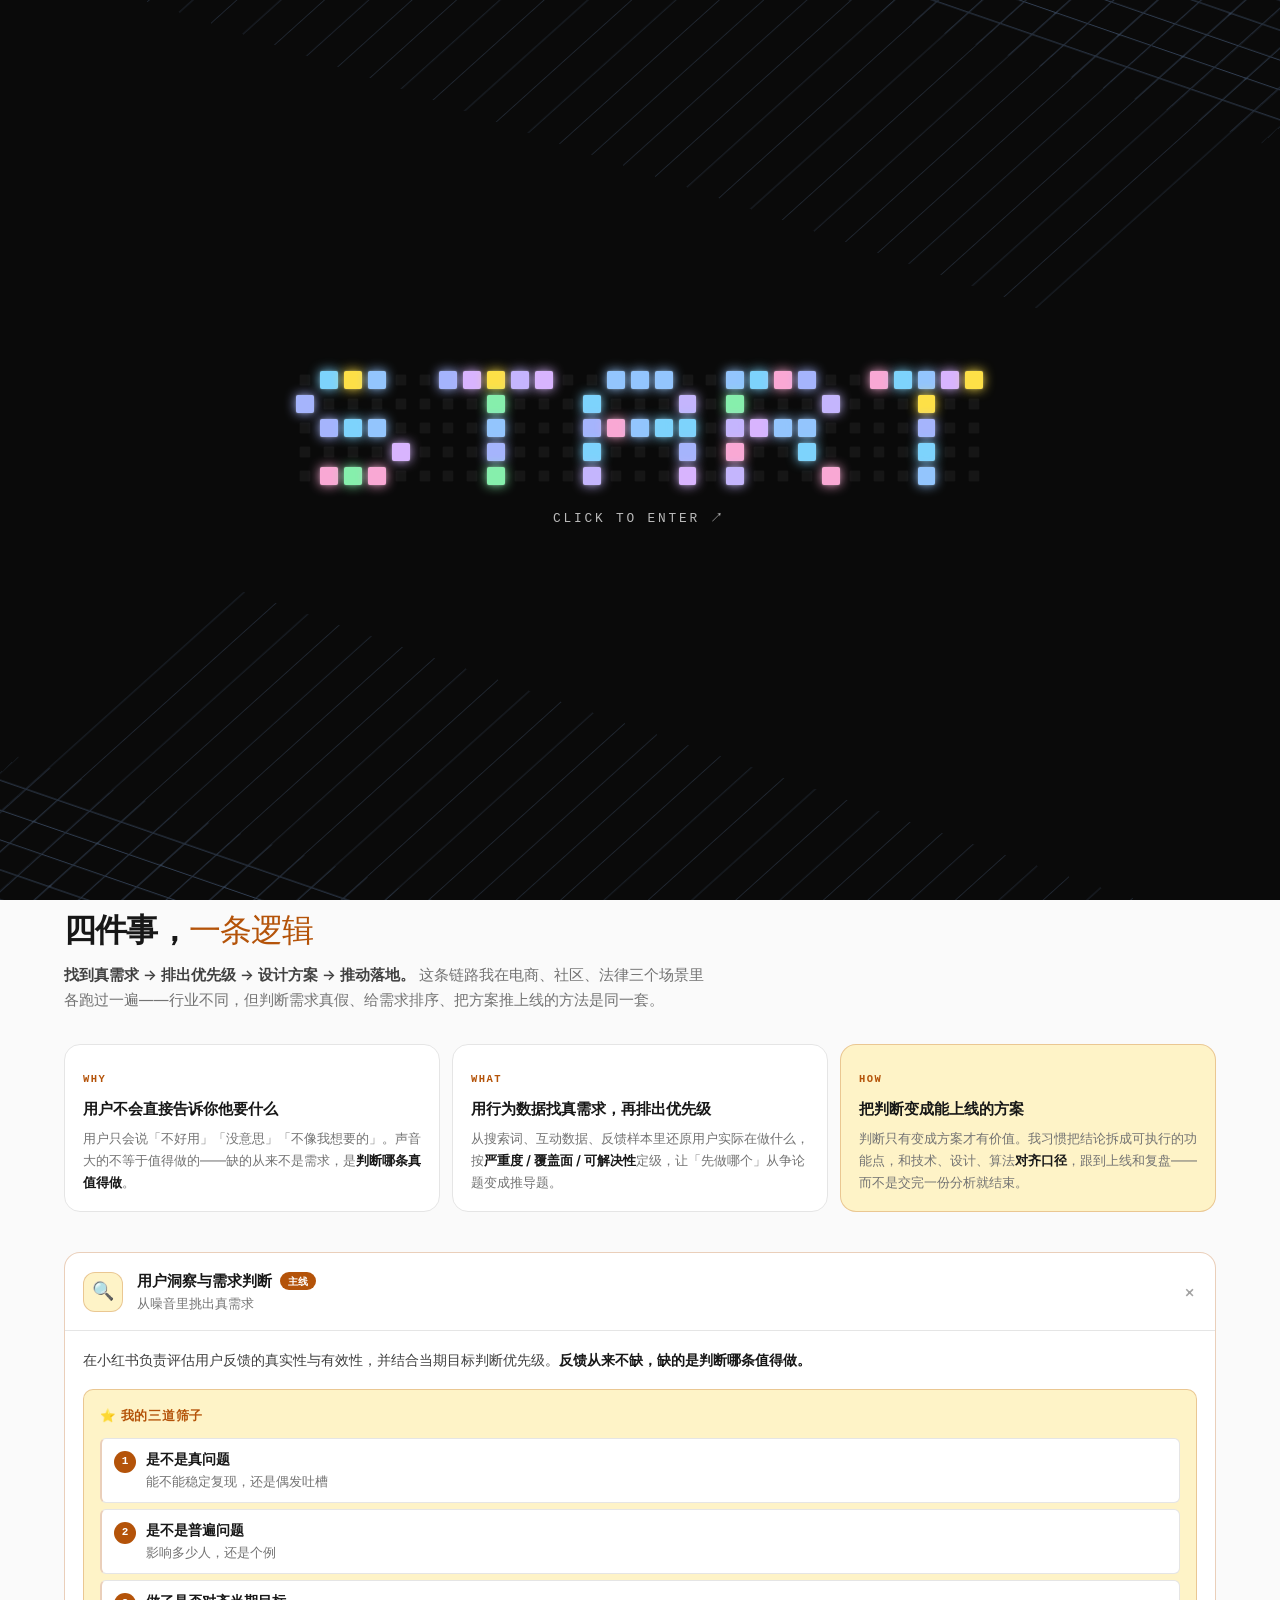
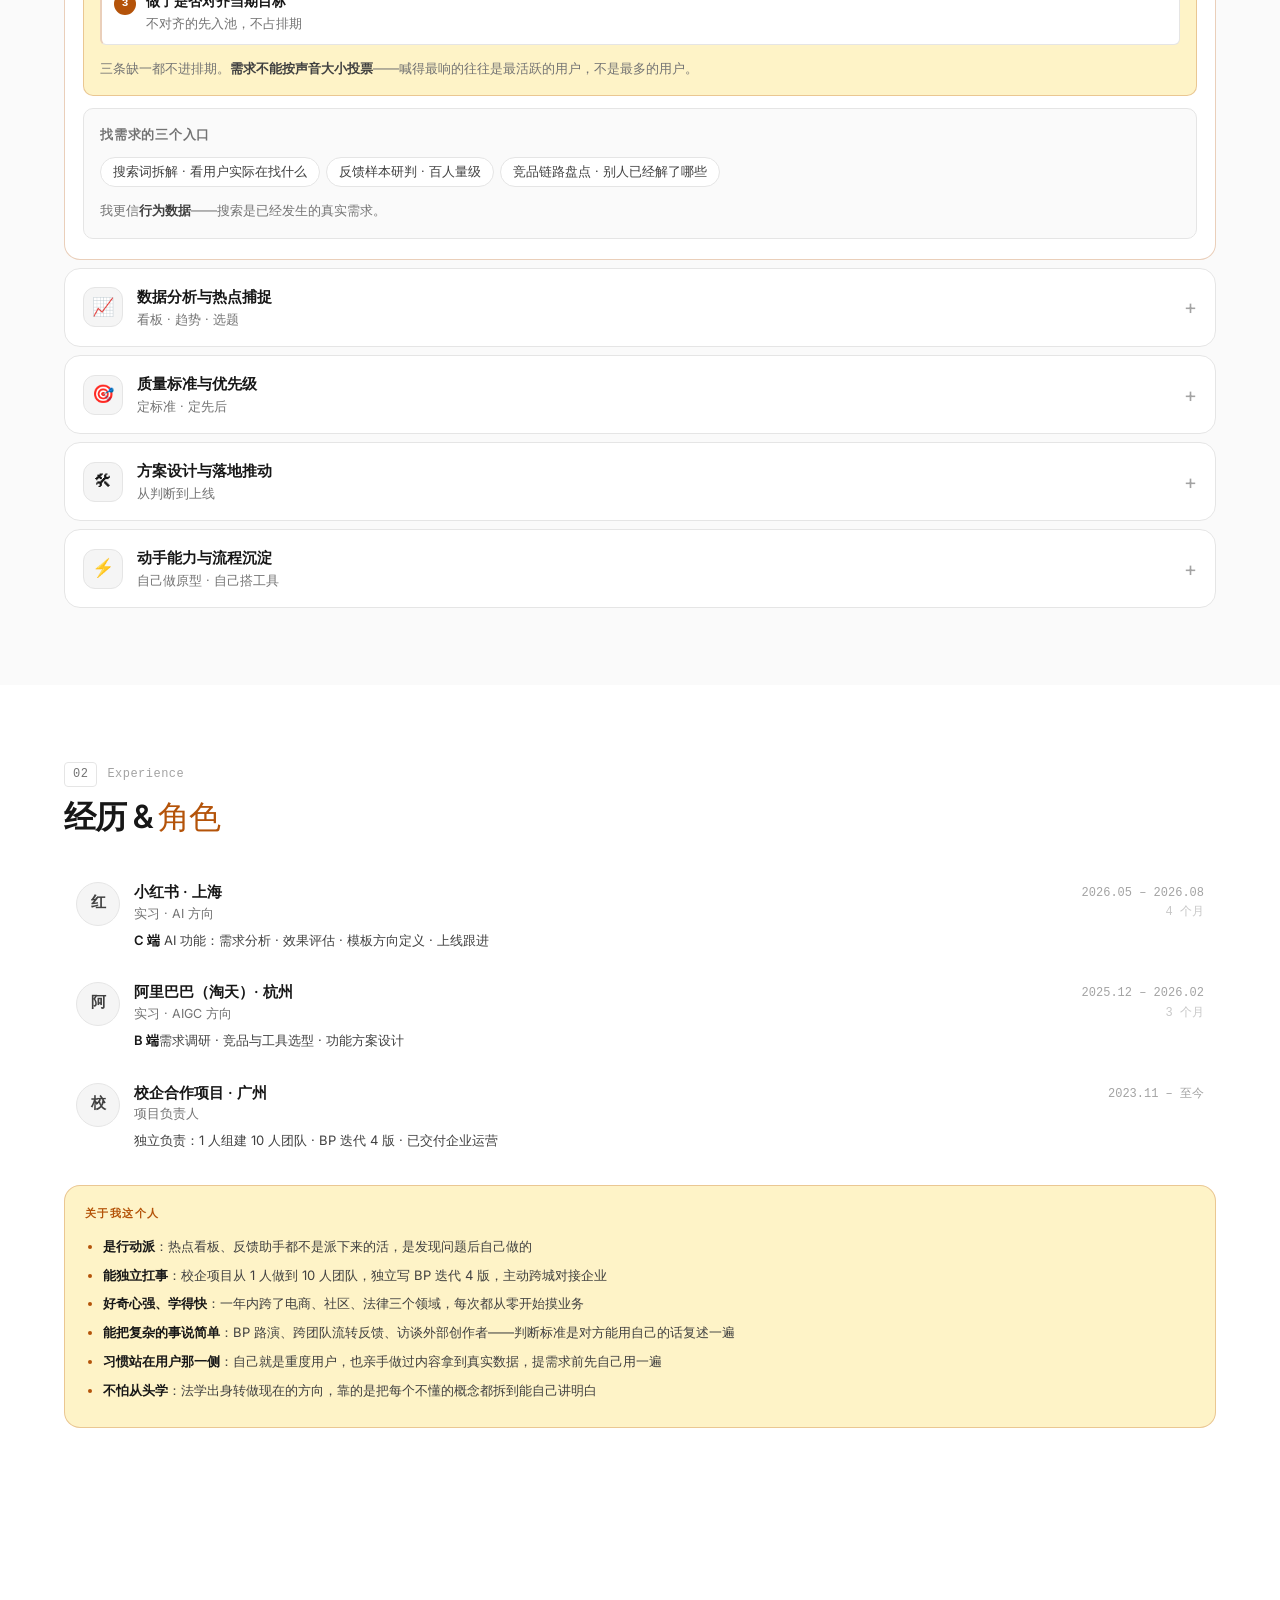
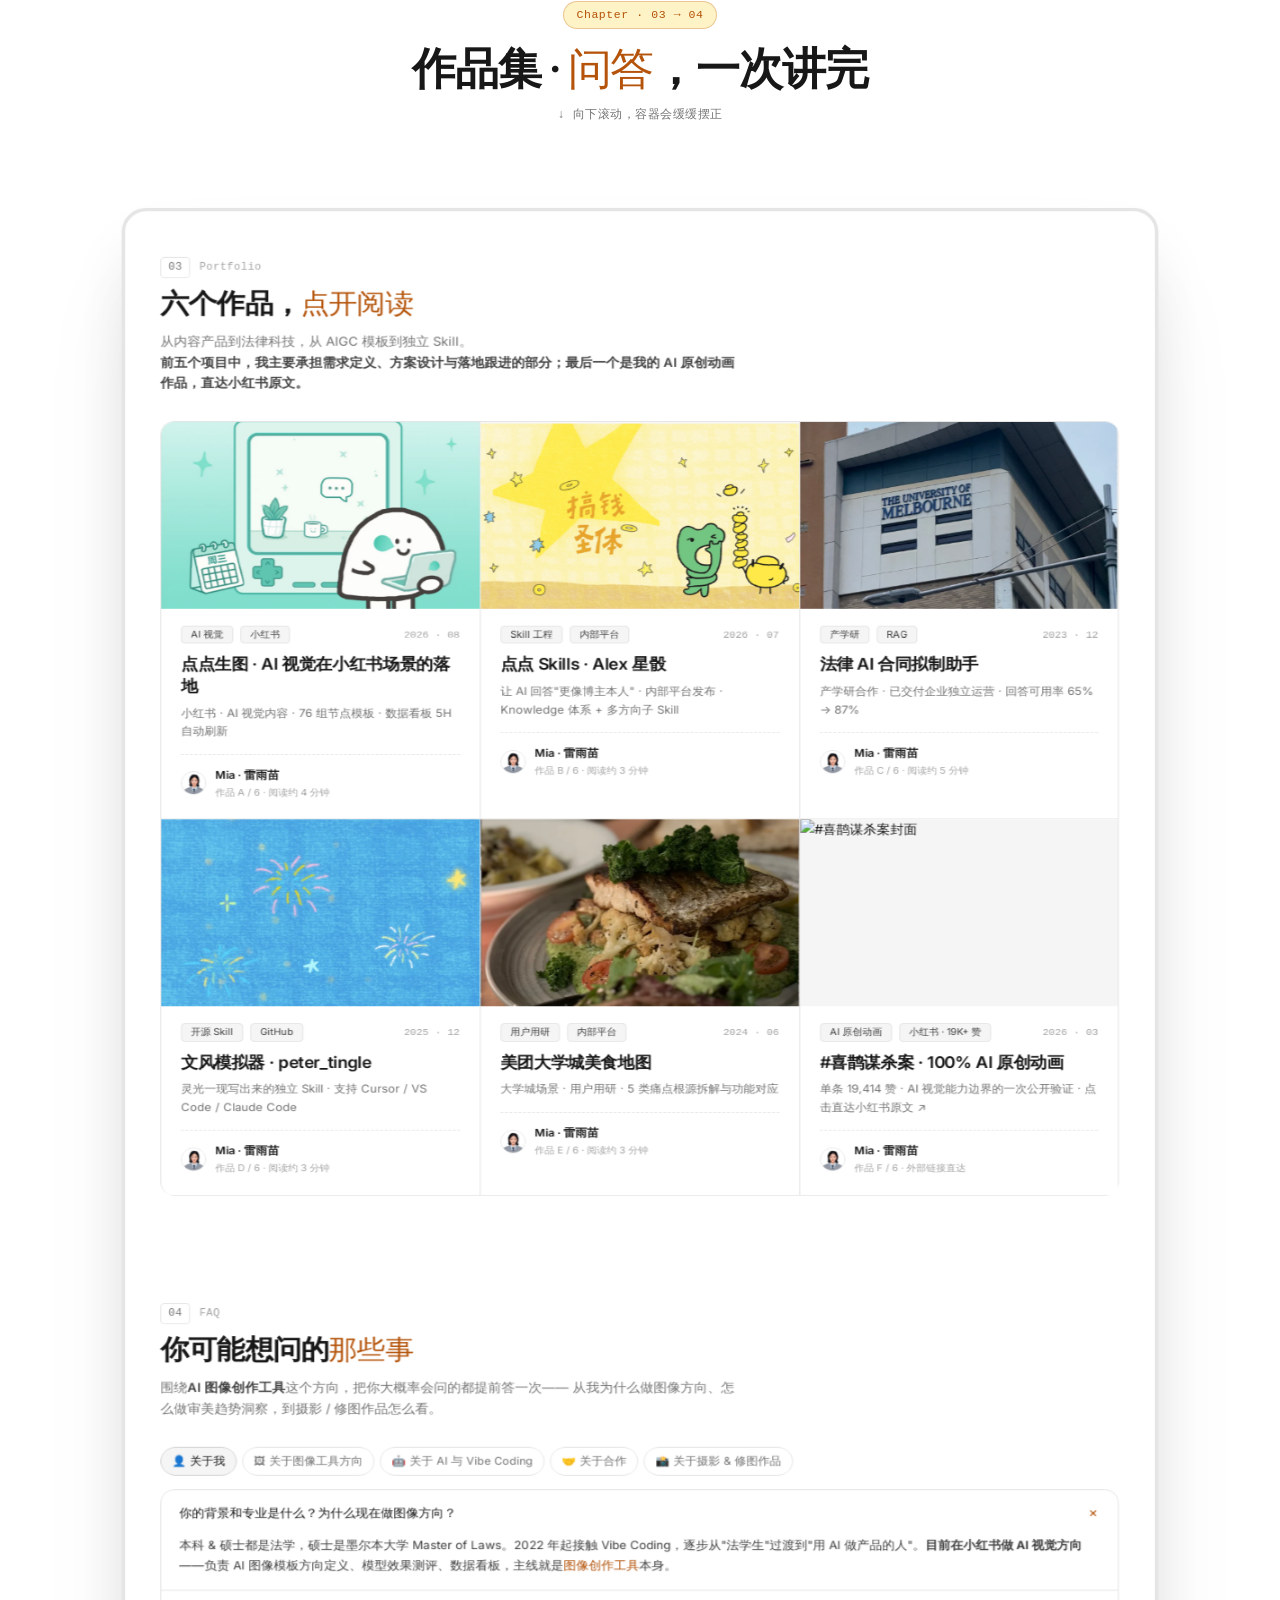
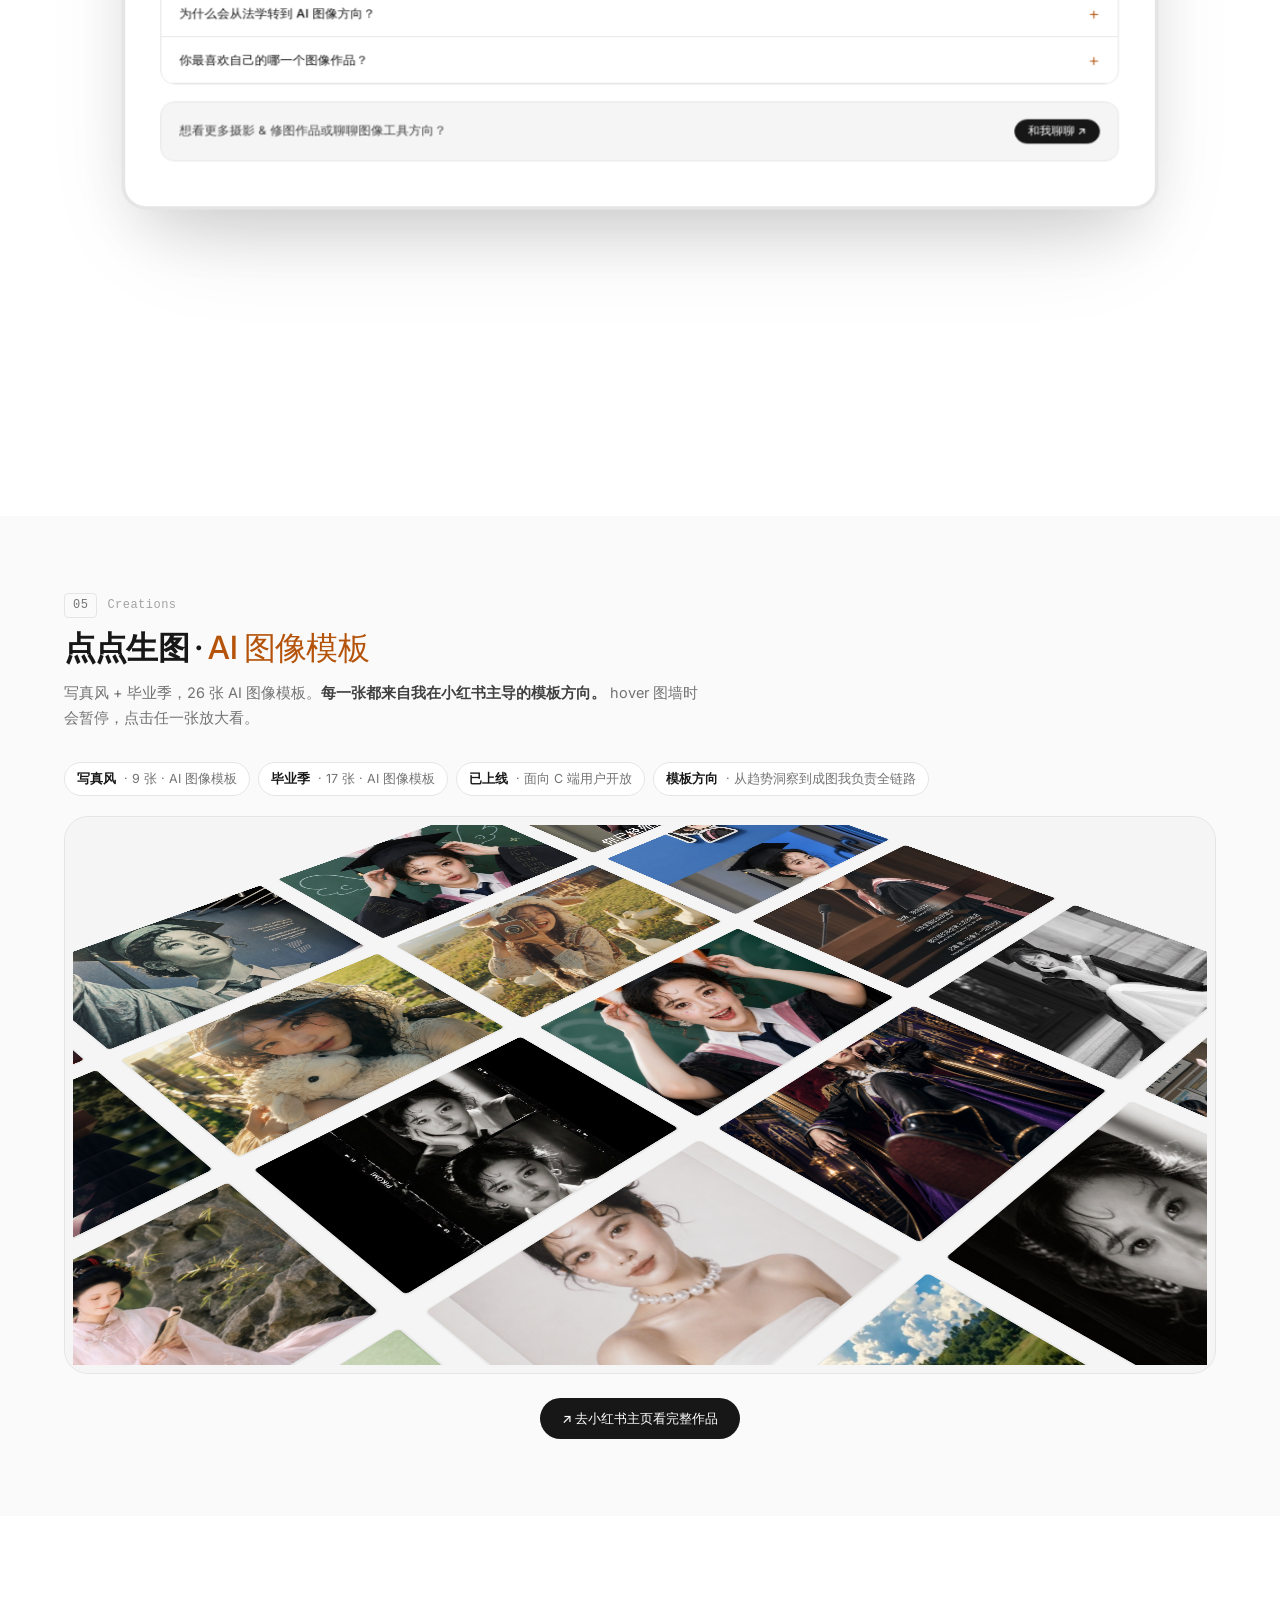
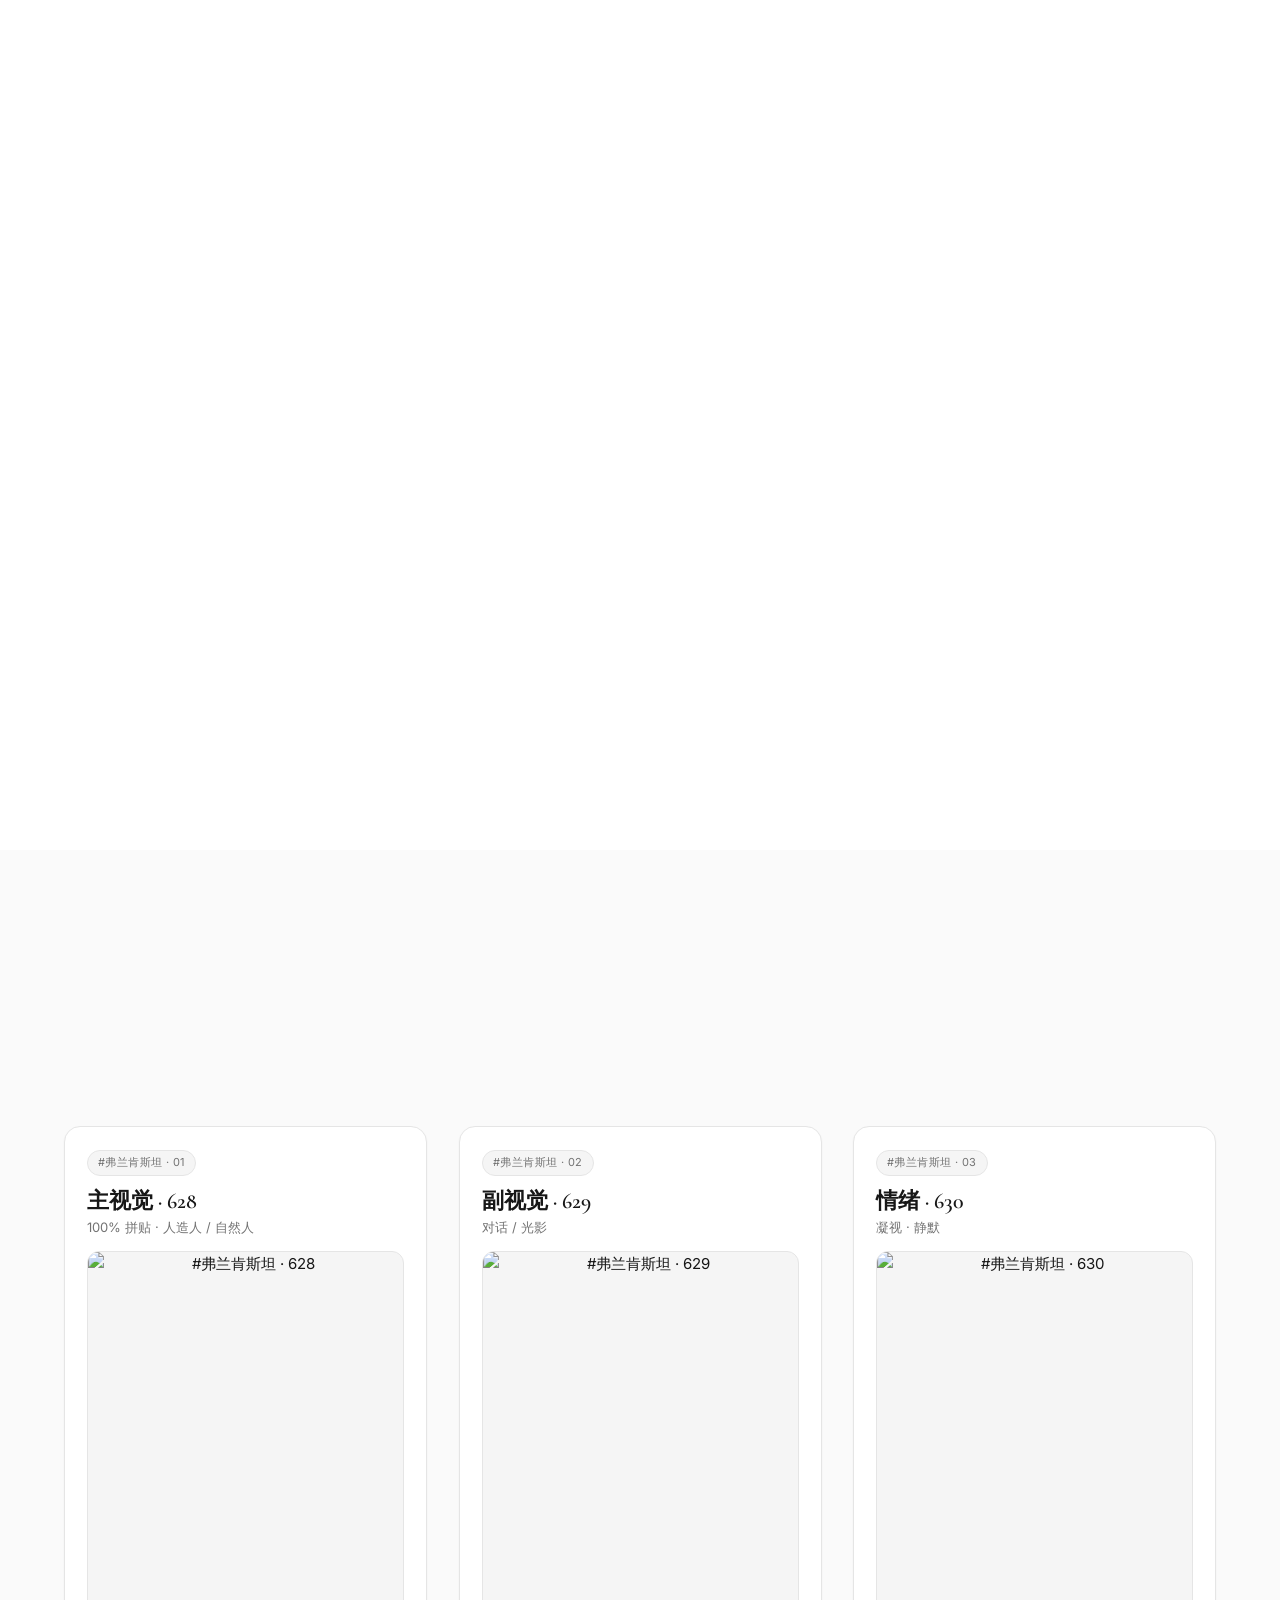
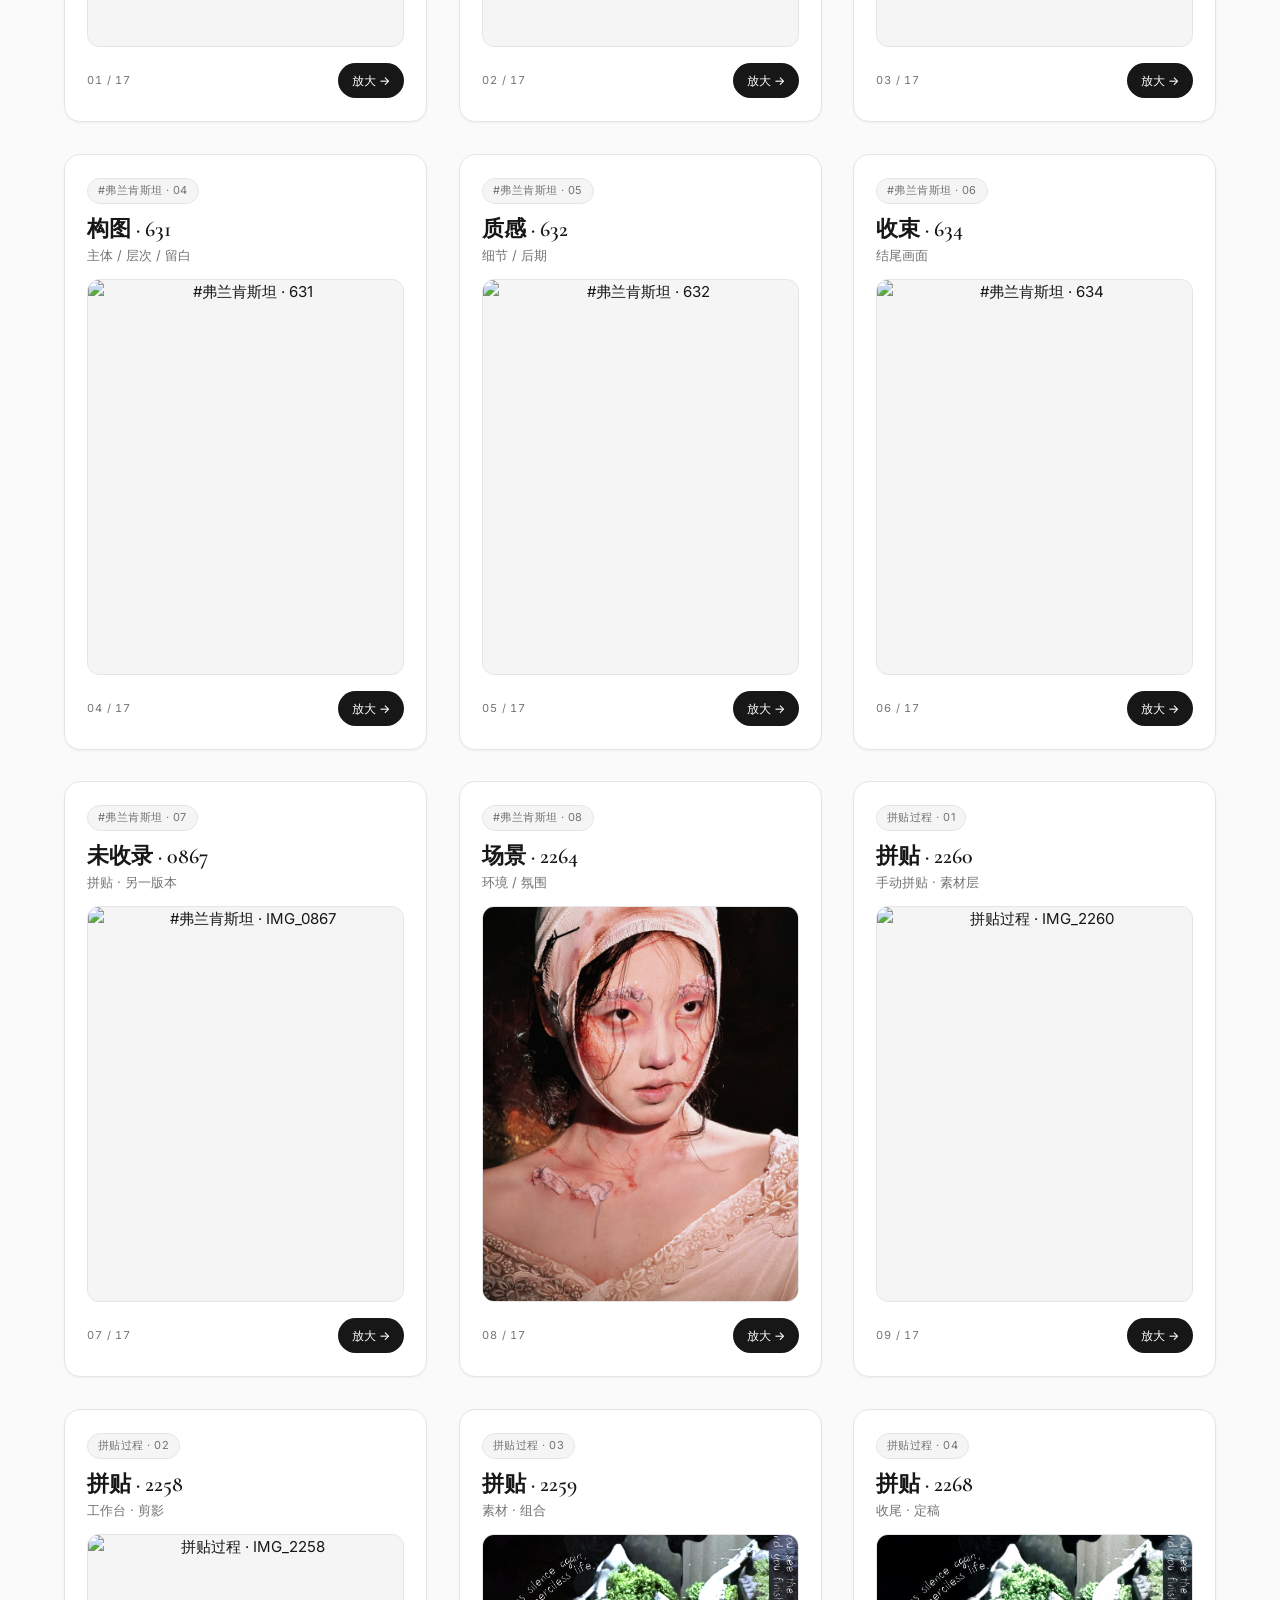
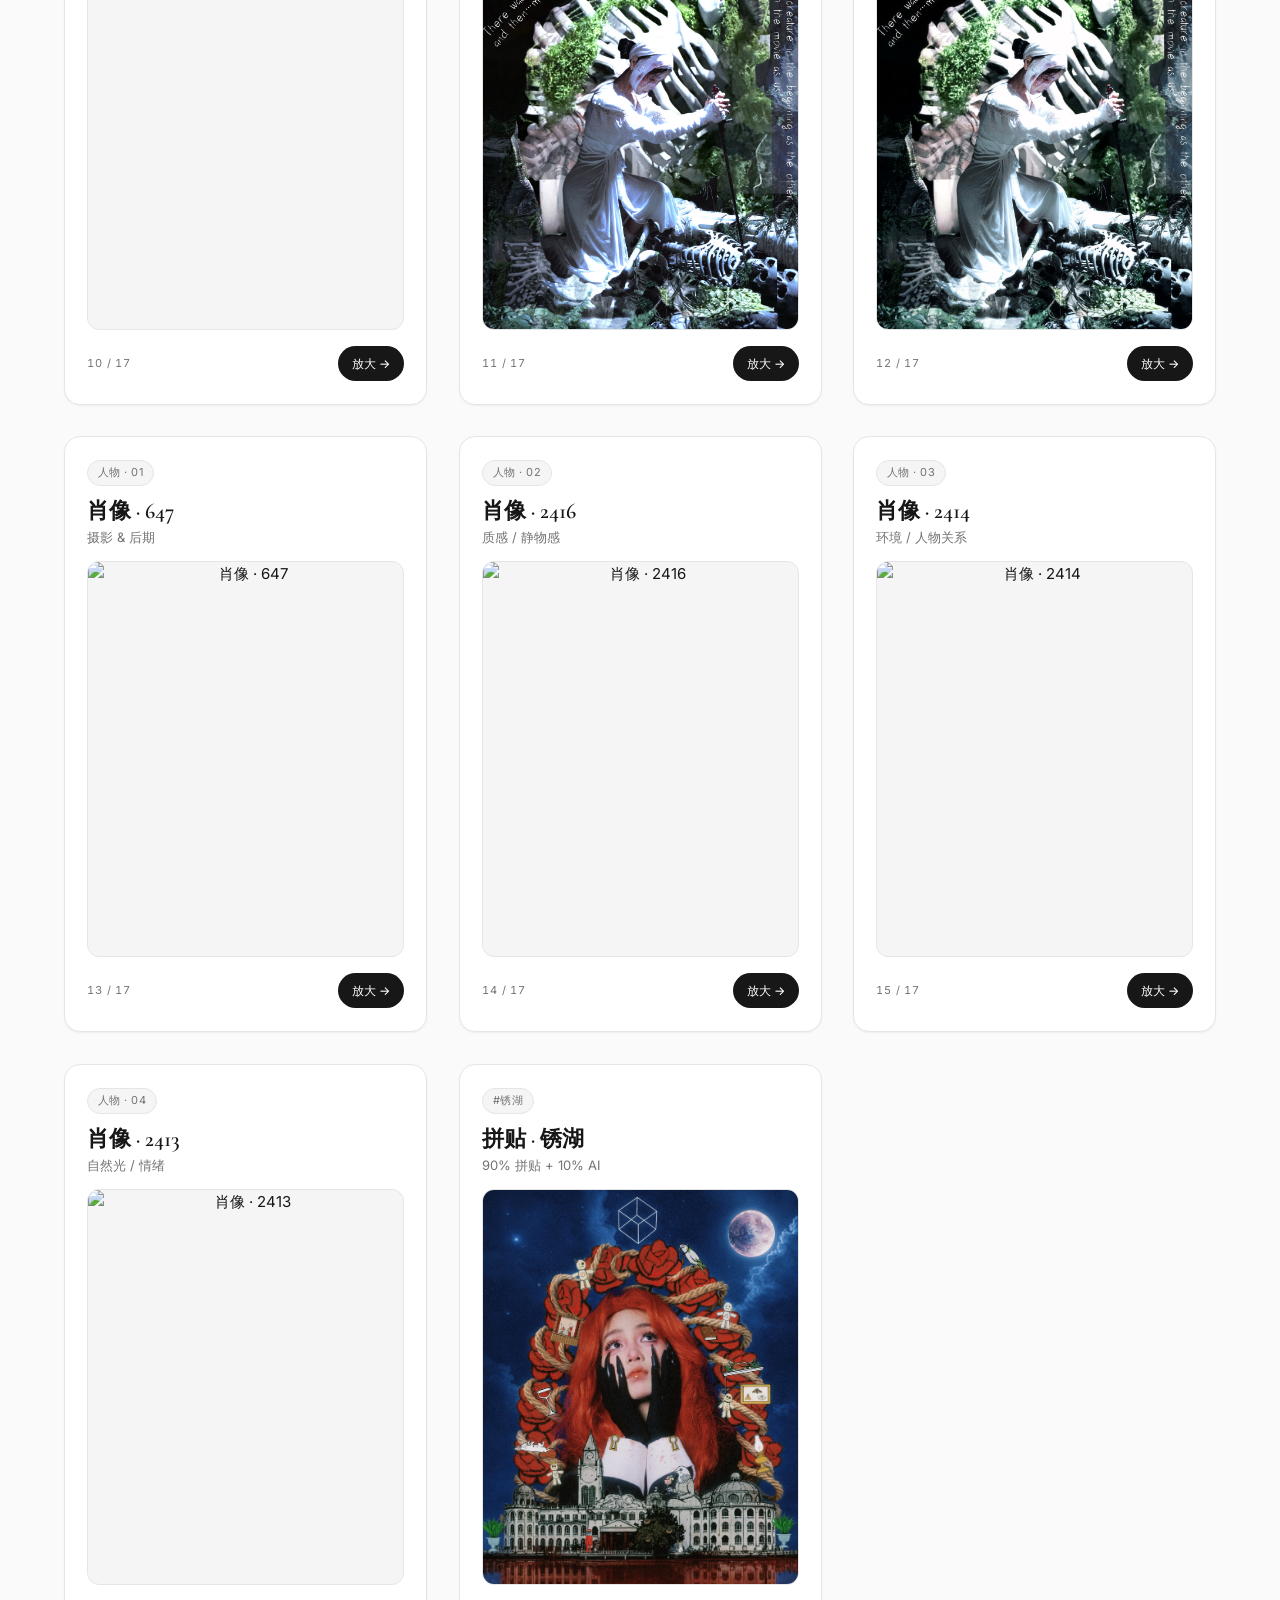
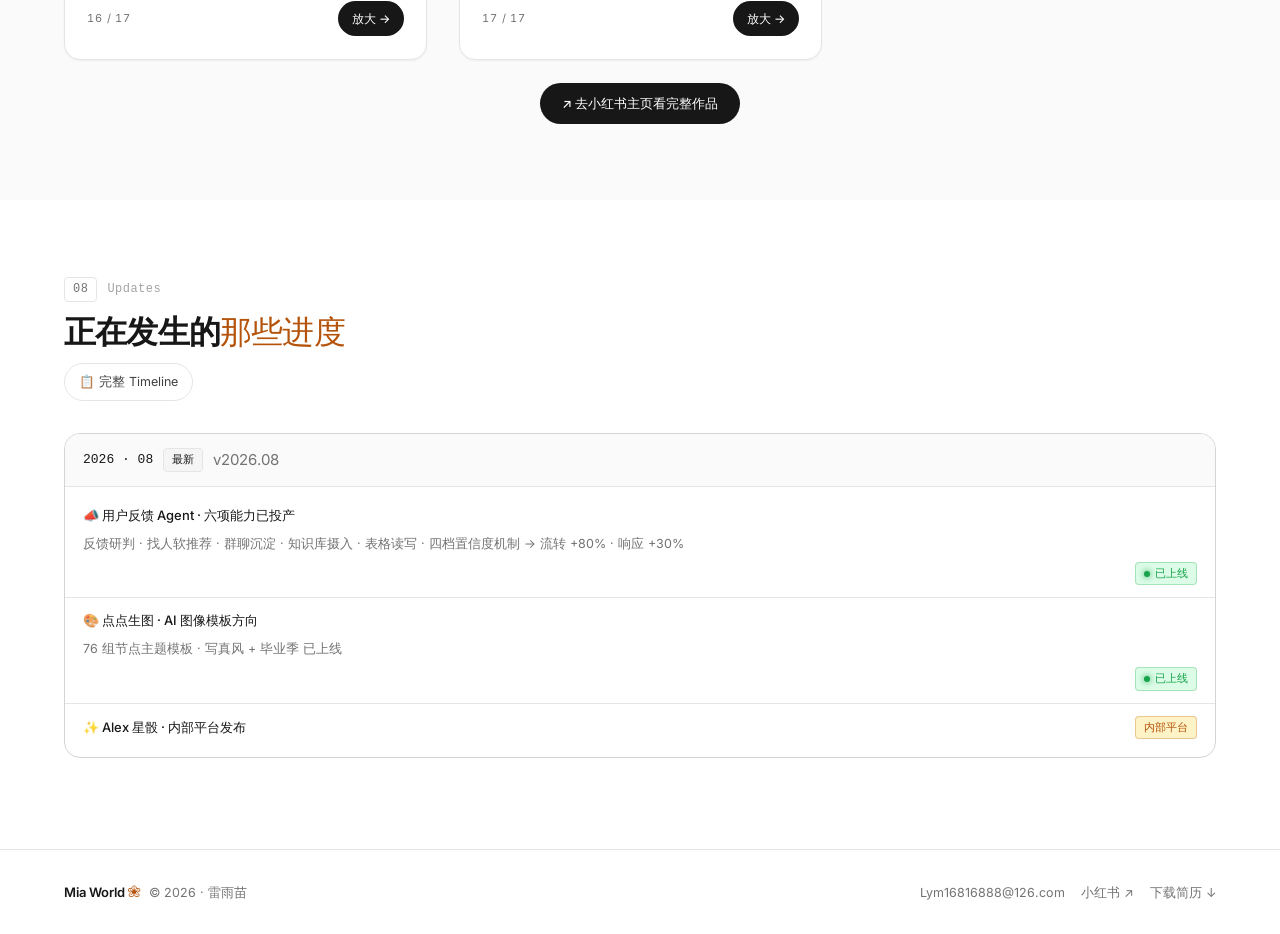
==== index.html @ 5a8dd278 "feat: 点点生图接入 7 张新 png 模板 · 21 → 26 张 - 7 张 png 从 '下载 (N).png' 类中文名重命名为英文（g-01/02 · p-01~05.png），避免部署" ====
<!DOCTYPE html>
<html lang="zh-CN">
<head>
  <meta charset="UTF-8" />
  <meta name="viewport" content="width=device-width, initial-scale=1.0" />

  <title>雷雨苗 Mia｜AI 图像创作工具产品 · 审美洞察 · 全球化体验</title>
  <meta name="description" content="2027 届。AI 图像创作工具产品方向：审美趋势洞察、图像创作流程设计、用户体验与留存、跨部门推动上线。小红书 AI 视觉（点点生图 · 76 组模板）· 阿里巴巴淘天 AIGC 方向实习。墨尔本大学法学硕士，个人摄影 &amp; 修图作品可查看。" />
  <meta name="keywords" content="雷雨苗,Mia,2027届,AI产品经理,图像工具,图片创作,AI视觉,AIGC,修图,摄影,审美洞察,用户体验,留存,全球化,剪映,CapCut,小红书,阿里巴巴" />
  <meta name="author" content="雷雨苗 Mia" />
  <link rel="canonical" href="https://personalhomepage-eight.vercel.app/" />

  <meta property="og:type" content="profile" />
  <meta property="og:locale" content="zh_CN" />
  <meta property="og:site_name" content="Mia World" />
  <meta property="og:title" content="雷雨苗 Mia｜AI 图像创作工具产品 · 审美洞察 · 全球化体验" />
  <meta property="og:description" content="把说不清的审美，变成能上线的图像功能。" />
  <meta property="og:url" content="https://personalhomepage-eight.vercel.app/" />
  <meta property="og:image" content="https://personalhomepage-eight.vercel.app/avatar.png" />
  <meta name="twitter:card" content="summary_large_image" />
  <meta name="twitter:title" content="雷雨苗 Mia｜AI 图像创作工具产品 · 审美洞察 · 全球化体验" />
  <meta name="twitter:description" content="把说不清的审美，变成能上线的图像功能。" />
  <meta name="twitter:image" content="https://personalhomepage-eight.vercel.app/avatar.png" />

  <meta name="theme-color" content="#ffffff" />
  <link rel="icon" href="avatar.png" type="image/png" />
  <link rel="apple-touch-icon" href="avatar.png" />

  <link rel="preconnect" href="https://fonts.googleapis.com">
  <link rel="preconnect" href="https://fonts.gstatic.com" crossorigin>
  <link href="https://fonts.googleapis.com/css2?family=Cormorant+Garamond:wght@500;600;700&family=Inter:wght@400;500;600;700&display=swap" rel="stylesheet">

  <link rel="stylesheet" href="styles.css" />

  <script type="application/ld+json">
  {
    "@context": "https://schema.org",
    "@type": "Person",
    "name": "雷雨苗",
    "alternateName": "Mia",
    "email": "Lym16816888@126.com",
    "url": "https://personalhomepage-eight.vercel.app/",
    "image": "https://personalhomepage-eight.vercel.app/avatar.png",
    "alumniOf": [
      {
        "@type": "CollegeOrUniversity",
        "name": "The University of Melbourne"
      }
    ],
    "sameAs": [
      "https://github.com/Umia888"
    ]
  }
  </script>
</head>
<body>

  <!-- ══════════════════════════════════════════
       Loader · Aceternity Boxes 网格 + START 拼字
  ══════════════════════════════════════════ -->
  <div class="loader" id="page-loader" role="dialog" aria-modal="true" aria-label="Loading">
    <div class="loader__boxes loader__boxes--tr" aria-hidden="true"></div>
    <div class="loader__boxes loader__boxes--bl" aria-hidden="true"></div>
    <div class="loader__stage">
      <p class="loader__hint" id="loader-hint">
        Preparing for Future<span class="loader__dots" aria-hidden="true"><i>.</i><i>.</i><i>.</i></span>
      </p>
      <button class="loader__start" id="loader-start" type="button" aria-label="Start · 进入个人主页" hidden>
        <div class="loader__pixels" id="loader-pixels" aria-hidden="true"></div>
        <span class="loader__cta">Click to enter <span aria-hidden="true">↗</span></span>
      </button>
    </div>
  </div>

  <!-- ══════════════════════════════════════════
       Floating Dock 顶栏（文字版）· 磁吸放大
  ══════════════════════════════════════════ -->
  <nav class="fdock-wrap" aria-label="全站导航">
    <div class="fdock" id="fdock">
      <a href="#hero"       class="fdock__item" data-nav="hero">首页</a>
      <a href="#about"      class="fdock__item" data-nav="about">关于我</a>
      <a href="#experience" class="fdock__item" data-nav="experience">经历</a>
      <a href="#portfolio"  class="fdock__item" data-nav="portfolio">作品集</a>
      <a href="#faq"        class="fdock__item" data-nav="faq">FAQ</a>
      <a href="#wall"       class="fdock__item" data-nav="wall">内容墙</a>
      <a href="#life"       class="fdock__item" data-nav="life">生活碎片</a>
      <a href="#photos"     class="fdock__item" data-nav="photos">摄影作品</a>
      <a href="#updates"    class="fdock__item" data-nav="updates">动态</a>
      <span class="fdock__sep" aria-hidden="true"></span>
      <a href="mailto:Lym16816888@126.com" class="fdock__item">Email</a>
      <a href="resume-mia.pdf" download="雷雨苗简历.pdf" class="fdock__item" title="下载简历 PDF">简历 ↓</a>
      <span class="fdock__sep" aria-hidden="true"></span>
      <button type="button" class="fdock__item fdock__theme" id="btn-theme">Theme</button>
    </div>
  </nav>

  <!-- ══════════════════════════════════════════
       Hero · 左文字 + 右 ASCII / 头像
  ══════════════════════════════════════════ -->
  <section id="hero" class="hero">
    <div class="hero__bg" aria-hidden="true"></div>
    <div class="hero__grid" aria-hidden="true"></div>

    <div class="container hero__inner">

      <div class="hero__col hero__col--main">
        <div class="blur-fade" style="--fade-delay: 0.04s;">
          <span class="hero__badge">
            <span class="dot"></span>
            2027 届 · Personal Portfolio
          </span>

          <h1 class="hero__title">
            把说不清的审美，<br />
            变成<em>能上线的图像功能</em>。
          </h1>
        </div>

        <p class="hero__subtitle blur-fade" style="--fade-delay: 0.12s;">
          AI 图像创作工具产品 · 审美趋势洞察 · 全球化用户体验与留存。<br />
          我在小红书做的就是 AI 视觉方向——把用户"想要那种感觉"的画面，拆成模板方向、拆成模型评估口径、拆成排期能落地的功能——而不是停在「这张图看起来不错」。
          <span class="hero__meta">小红书 AI 视觉（上海）4 个月 · 阿里巴巴淘天 AIGC（杭州）3 个月｜C 端图像工具 · 76 组 AI 模板上线｜墨尔本大学 法学硕士｜2027 届</span>
        </p>

        <div class="cta-group blur-fade" style="--fade-delay: 0.20s;">
          <a href="#portfolio" class="btn btn-primary">立即查看作品 <span class="arrow">→</span></a>
          <a href="mailto:Lym16816888@126.com" class="btn btn-secondary">联系我 ↗</a>
        </div>

        <div class="stats blur-fade" role="list" style="--fade-delay: 0.28s;">
          <div class="stat" role="listitem">
            <b>19K+</b>
            <span>单条内容最高点赞</span>
            <i class="stat-note">小红书 · 个人账号</i>
          </div>
          <div class="stat" role="listitem">
            <b>76</b>
            <span>上线内容模板</span>
            <i class="stat-note">从需求定义到上线全流程</i>
          </div>
          <div class="stat" role="listitem">
            <b>100+</b>
            <span>用户反馈研判</span>
            <i class="stat-note">真实性 / 影响面 / 优先级定级</i>
          </div>
          <div class="stat" role="listitem">
            <b>5H</b>
            <span>热点看板刷新频率</span>
            <i class="stat-note">自动抓取 + 热度分级</i>
          </div>
        </div>
      </div>

      <div class="hero__col hero__col--art blur-fade" style="--fade-delay: 0.10s;">
        <!-- Aceternity · Draggable Cards（可拖拽的生活碎片图卡） -->
        <div class="draggable-cards" id="draggable-cards" aria-label="生活碎片 · 可拖拽">
          <div class="draggable-cards__hint" aria-hidden="true">
            <span class="draggable-cards__hint-state" data-state="initial">
              拖我 <em>Drag me</em>
            </span>
            <a class="draggable-cards__hint-state" data-state="more" href="#life">
              更多 <em>More · 生活碎片 ↓</em>
            </a>
          </div>

          <div class="draggable-card" data-init-x="-38%" data-init-y="-32%" data-rot="-6" style="transform: translate(-50%, -50%) translate(-38%, -32%) rotate(-6deg);">
            <img src="gallery/life/melbourne/59775d22728796b15b3288d9ccd701.JPG" alt="Melbourne" loading="lazy" draggable="false" />
            <span class="draggable-card__title">Melbourne</span>
          </div>

          <div class="draggable-card" data-init-x="10%" data-init-y="-35%" data-rot="5" style="transform: translate(-50%, -50%) translate(10%, -35%) rotate(5deg);">
            <img src="gallery/life/hong-kong/1040g3g8323p01ef07006jul2ot9hcfi55114f6o.jpeg" alt="Hong Kong" loading="lazy" draggable="false" />
            <span class="draggable-card__title">Hong Kong</span>
          </div>

          <div class="draggable-card" data-init-x="-25%" data-init-y="0%" data-rot="-4" style="transform: translate(-50%, -50%) translate(-25%, 0%) rotate(-4deg);">
            <img src="gallery/life/new-zealand/1040g3g8323p01ef0703mjul2ot9hcfi5gjgviq8.jpeg" alt="New Zealand" loading="lazy" draggable="false" />
            <span class="draggable-card__title">New Zealand</span>
          </div>

          <div class="draggable-card" data-init-x="25%" data-init-y="-5%" data-rot="7" style="transform: translate(-50%, -50%) translate(25%, -5%) rotate(7deg);">
            <img src="gallery/life/melbourne/1040g3g8323p01ef0gm1mjul2ot9hcfi5rhsp26o.jpeg" alt="Melbourne" loading="lazy" draggable="false" />
            <span class="draggable-card__title">Melbourne</span>
          </div>

          <div class="draggable-card" data-init-x="-8%" data-init-y="28%" data-rot="-3" style="transform: translate(-50%, -50%) translate(-8%, 28%) rotate(-3deg);">
            <img src="gallery/life/new-zealand/1040g3g8323p01ef07046jul2ot9hcfi5pkgqceo.jpeg" alt="New Zealand" loading="lazy" draggable="false" />
            <span class="draggable-card__title">New Zealand</span>
          </div>

          <div class="draggable-card" data-init-x="30%" data-init-y="30%" data-rot="4" style="transform: translate(-50%, -50%) translate(30%, 30%) rotate(4deg);">
            <img src="gallery/life/new-zealand/1040g3g8323p01ef07056jul2ot9hcfi5caf6328.jpeg" alt="New Zealand" loading="lazy" draggable="false" />
            <span class="draggable-card__title">New Zealand</span>
          </div>
        </div>
      </div>
    </div>
  </section>

  <!-- ══════════════════════════════════════════
       01 · About Me
  ══════════════════════════════════════════ -->
  <section id="about" class="section section--soft">
    <div class="container">
      <header class="section-head blur-fade">
        <div class="section-head__meta"><span class="no">01</span><span>About Me</span></div>
        <h2 class="section-title">四件事，<em>一条逻辑</em></h2>
        <p class="section-lead">
          <b>找到真需求 → 排出优先级 → 设计方案 → 推动落地。</b>
          这条链路我在电商、社区、法律三个场景里各跑过一遍——行业不同，但判断需求真假、给需求排序、把方案推上线的方法是同一套。
        </p>
      </header>

      <div class="wwh blur-fade">
        <article class="wwh__item">
          <span class="wwh__k">Why</span>
          <h3>用户不会直接告诉你他要什么</h3>
          <p>用户只会说「不好用」「没意思」「不像我想要的」。声音大的不等于值得做的——缺的从来不是需求，是<b>判断哪条真值得做</b>。</p>
        </article>
        <article class="wwh__item">
          <span class="wwh__k">What</span>
          <h3>用行为数据找真需求，再排出优先级</h3>
          <p>从搜索词、互动数据、反馈样本里还原用户实际在做什么，按<b>严重度 / 覆盖面 / 可解决性</b>定级，让「先做哪个」从争论题变成推导题。</p>
        </article>
        <article class="wwh__item wwh__item--accent">
          <span class="wwh__k">How</span>
          <h3>把判断变成能上线的方案</h3>
          <p>判断只有变成方案才有价值。我习惯把结论拆成可执行的功能点，和技术、设计、算法<b>对齐口径</b>，跟到上线和复盘——而不是交完一份分析就结束。</p>
        </article>
      </div>

      <div class="capa-list blur-fade">
        <details class="capa-item is-primary" data-feature="ux" open>
          <summary>
            <div class="capa-item__icon">🔍</div>
            <div class="capa-item__body">
              <span class="capa-item__title">用户洞察与需求判断 <i class="chip-main">主线</i></span>
              <span class="capa-item__hint">从噪音里挑出真需求</span>
            </div>
            <span class="capa-item__caret" aria-hidden="true">+</span>
          </summary>
          <div class="capa-body">
            <p class="desc">在小红书负责评估用户反馈的真实性与有效性，并结合当期目标判断优先级。<b>反馈从来不缺，缺的是判断哪条值得做。</b></p>
            <div class="detail-card detail-card--accent">
              <h4>⭐ 我的三道筛子</h4>
              <ol class="ladder">
                <li><b>是不是真问题</b><span>能不能稳定复现，还是偶发吐槽</span></li>
                <li><b>是不是普遍问题</b><span>影响多少人，还是个例</span></li>
                <li><b>做了是否对齐当期目标</b><span>不对齐的先入池，不占排期</span></li>
              </ol>
              <p class="desc--tight">三条缺一都不进排期。<b>需求不能按声音大小投票</b>——喊得最响的往往是最活跃的用户，不是最多的用户。</p>
            </div>
            <div class="detail-card">
              <h4>找需求的三个入口</h4>
              <ul class="pill-list">
                <li>搜索词拆解 · 看用户实际在找什么</li>
                <li>反馈样本研判 · 百人量级</li>
                <li>竞品链路盘点 · 别人已经解了哪些</li>
              </ul>
              <p class="desc--tight">我更信<b>行为数据</b>——搜索是已经发生的真实需求。</p>
            </div>
          </div>
        </details>

        <details class="capa-item" data-feature="content">
          <summary>
            <div class="capa-item__icon">📈</div>
            <div class="capa-item__body">
              <span class="capa-item__title">数据分析与热点捕捉</span>
              <span class="capa-item__hint">看板 · 趋势 · 选题</span>
            </div>
            <span class="capa-item__caret" aria-hidden="true">+</span>
          </summary>
          <div class="capa-body">
            <p class="desc">内容侧的判断力来自两头：<b>亲手做过内容并拿到过真实数据</b>；<b>把选题从灵感变成流程</b>。</p>
            <div class="detail-card detail-card--accent">
              <h4>⭐ 我自己发起的一件事：热点看板</h4>
              <p class="desc--tight">当时选题方向靠人肉刷热点，效率低且不可复现。我做了个自动看板：<b>粘贴链接 → 每 5 小时自动抓取 → 生成登记卡片</b>，含摘要、热度评级、关键词、话题与风险点，按热度分五档排序。<b>它把「灵感」变成了可复用的数据输入</b>——这不是别人派的活，是我发现问题之后自己做的。</p>
            </div>
            <div class="detail-card">
              <h4>内容实践</h4>
              <ul class="pill-list">
                <li>76 组节点主题模板 · 上线全流程</li>
                <li>功能推广 Brief 与传播方向定义</li>
                <li>H5 玩法与节点设计</li>
                <li>个人账号创作 · 单条最高 19K+ 赞</li>
              </ul>
              <p class="desc--tight">做过爆款和分析爆款是两回事。<b>亲手拿到过数据，才知道哪些指标是虚的。</b></p>
            </div>
          </div>
        </details>

        <details class="capa-item" data-feature="eval">
          <summary>
            <div class="capa-item__icon">🎯</div>
            <div class="capa-item__body">
              <span class="capa-item__title">质量标准与优先级</span>
              <span class="capa-item__hint">定标准 · 定先后</span>
            </div>
            <span class="capa-item__caret" aria-hidden="true">+</span>
          </summary>
          <div class="capa-body">
            <p class="desc">一堆问题摆在面前，凭什么说先做这个？<b>业务侧要的是排序依据，不是问题清单。</b></p>
            <div class="detail-card detail-card--accent">
              <h4>先建立用户心理的递进模型</h4>
              <ol class="ladder">
                <li><b>基础可用</b><span>不能出硬伤，出了就是废品</span></li>
                <li><b>体验达标</b><span>要明显好过用户自己能得到的</span></li>
                <li><b>愿意分享</b><span>过得了自己这关，才会传播</span></li>
              </ol>
              <p class="desc--tight">三层<b>递进且不可跳跃</b>，底层不成立时上层做得再好也没意义。<b>优先级由此自然推导。</b></p>
            </div>
            <div class="detail-card">
              <h4>再用三轴定级</h4>
              <ul class="pill-list">
                <li>严重度 · 击穿哪一层</li>
                <li>频次 · 抽样中的出现比例</li>
                <li>可解决性 · 是能力问题还是执行侧可解</li>
              </ul>
              <p class="desc--tight">三轴交叉后问题清单会自动收敛成<b>一份可以直接排期的优先级表</b>。好的排序框架，标准是<b>不同角色看完能得出同一个结论</b>。</p>
            </div>
          </div>
        </details>

        <details class="capa-item" data-feature="prompt">
          <summary>
            <div class="capa-item__icon">🛠</div>
            <div class="capa-item__body">
              <span class="capa-item__title">方案设计与落地推动</span>
              <span class="capa-item__hint">从判断到上线</span>
            </div>
            <span class="capa-item__caret" aria-hidden="true">+</span>
          </summary>
          <div class="capa-body">
            <p class="desc">需求判断完不算完。<b>得变成方案、推给对的人、跟到上线。</b></p>
            <div class="detail-card detail-card--accent">
              <h4>B 端和 C 端我都做过</h4>
              <ol class="ladder">
                <li><b>C 端</b><span>AI 功能的模板方向定义、H5 玩法设计、用户体验问题定级</span></li>
                <li><b>B 端</b><span>内部反馈流转工具、找人地图、数据看板；用户是同事，需求同样要调研、同样要排优先级</span></li>
              </ol>
              <p class="desc--tight">两端的差别不在方法，<b>在验收标准</b>。C 端看用户愿不愿意用，B 端看流程是否真的提效。</p>
            </div>
            <div class="detail-card">
              <h4>跨职能协作</h4>
              <ul class="pill-list">
                <li>和算法对齐评估口径与问题定级</li>
                <li>和设计对齐视觉方向与模板风格</li>
                <li>和工程对齐可行性与排期成本</li>
                <li>对外访谈创作者、对接合作企业</li>
              </ul>
              <p class="desc--tight">推动落地最难的不是说服，<b>是让对方能用自己的语言复述我的需求</b>。所以我给出的东西尽量可判定——不说「效果不好」，而说「哪一项、多少比例、卡在哪一层」。</p>
            </div>
            <div class="detail-card">
              <h4>完整跑过的链路</h4>
              <ul class="pill-list">
                <li>需求调研 → 方案设计 → PRD / Brief → 跟进开发 → 上线 → 数据复盘 → 迭代</li>
              </ul>
            </div>
          </div>
        </details>

        <details class="capa-item" data-feature="vibe">
          <summary>
            <div class="capa-item__icon">⚡</div>
            <div class="capa-item__body">
              <span class="capa-item__title">动手能力与流程沉淀</span>
              <span class="capa-item__hint">自己做原型 · 自己搭工具</span>
            </div>
            <span class="capa-item__caret" aria-hidden="true">+</span>
          </summary>
          <div class="capa-body">
            <p class="desc">从 2022 年起用 Vibe Coding 搭可运行的原型：网页工具、内部效率助手、数据看板，以及这个站本身。</p>
            <div class="detail-card detail-card--accent">
              <h4>⭐ 它的真实价值</h4>
              <p class="desc--tight">不是「我会写代码」，而是<b>不用等排期就能验证想法</b>。一个判断对不对，做出来跑一遍最快；<b>能自己做原型的人，提需求时更清楚什么可行、代价有多大。</b></p>
            </div>
            <div class="detail-card">
              <h4>跑通的东西我会做成工具</h4>
              <ul class="pill-list">
                <li>热点选题看板 · 自动抓取与分级</li>
                <li>反馈流转助手 · 自动定位对接人</li>
                <li>质量评估 SOP · 提问-评估-修改闭环</li>
              </ul>
              <p class="desc--tight">反馈助手解决的是一个<b>没人负责但所有人都在受苦</b>的问题——群里收到反馈不知道该找谁，这个映射关系原本只存在于少数老员工脑子里，<b>我把它显性化了。</b></p>
              <a class="link-out" href="#portfolio">前往作品集 <span class="arrow">→</span></a>
            </div>
          </div>
        </details>
      </div>
    </div>
  </section>

  <!-- ══════════════════════════════════════════
       02 · Experience
  ══════════════════════════════════════════ -->
  <section id="experience" class="section">
    <div class="container">
      <header class="section-head blur-fade">
        <div class="section-head__meta"><span class="no">02</span><span>Experience</span></div>
        <h2 class="section-title">经历 &amp; <em>角色</em></h2>
      </header>

      <div class="expr-list blur-fade">
        <div class="expr-item">
          <div class="expr-item__logo">红</div>
          <div class="expr-item__body">
            <p class="expr-item__title">小红书 · 上海</p>
            <p class="expr-item__role">实习 · AI 方向</p>
            <p class="expr-item__desc"><b>C 端</b> AI 功能：需求分析 · 效果评估 · 模板方向定义 · 上线跟进</p>
          </div>
          <div class="expr-item__time">2026.05 – 2026.08<br /><span style="opacity:.6">4 个月</span></div>
        </div>
        <div class="expr-item">
          <div class="expr-item__logo">阿</div>
          <div class="expr-item__body">
            <p class="expr-item__title">阿里巴巴（淘天）· 杭州</p>
            <p class="expr-item__role">实习 · AIGC 方向</p>
            <p class="expr-item__desc"><b>B 端</b>需求调研 · 竞品与工具选型 · 功能方案设计</p>
          </div>
          <div class="expr-item__time">2025.12 – 2026.02<br /><span style="opacity:.6">3 个月</span></div>
        </div>
        <div class="expr-item">
          <div class="expr-item__logo">校</div>
          <div class="expr-item__body">
            <p class="expr-item__title">校企合作项目 · 广州</p>
            <p class="expr-item__role">项目负责人</p>
            <p class="expr-item__desc">独立负责：1 人组建 10 人团队 · BP 迭代 4 版 · 已交付企业运营</p>
          </div>
          <div class="expr-item__time">2023.11 – 至今</div>
        </div>
      </div>

      <div class="traits blur-fade">
        <span class="traits__k">关于我这个人</span>
        <ul>
          <li><b>是行动派</b>：热点看板、反馈助手都不是派下来的活，是发现问题后自己做的</li>
          <li><b>能独立扛事</b>：校企项目从 1 人做到 10 人团队，独立写 BP 迭代 4 版，主动跨城对接企业</li>
          <li><b>好奇心强、学得快</b>：一年内跨了电商、社区、法律三个领域，每次都从零开始摸业务</li>
          <li><b>能把复杂的事说简单</b>：BP 路演、跨团队流转反馈、访谈外部创作者——判断标准是对方能用自己的话复述一遍</li>
          <li><b>习惯站在用户那一侧</b>：自己就是重度用户，也亲手做过内容拿到真实数据，提需求前先自己用一遍</li>
          <li><b>不怕从头学</b>：法学出身转做现在的方向，靠的是把每个不懂的概念都拆到能自己讲明白</li>
        </ul>
      </div>
    </div>
  </section>

  <!-- ══════════════════════════════════════════
       Chapter · Container Scroll 包裹 03 → 04 → 06
  ══════════════════════════════════════════ -->
  <section class="scroll-chapter">
    <div class="container-scroll-wrap" id="cs-wrap">
      <div class="container-scroll-header blur-fade">
        <span class="scroll-chapter__kicker">Chapter · 03 → 04</span>
        <h2 class="scroll-chapter__title">作品集 · <em>问答</em>，一次讲完</h2>
        <span class="scroll-chapter__subtitle">↓ 向下滚动，容器会缓缓摆正</span>
      </div>
      <div class="container-scroll-outer">
        <div class="container-scroll-content" id="cs-content">

  <!-- ══════════════════════════════════════════
       03 · Portfolio · Expandable Cards（点击展开）
  ══════════════════════════════════════════ -->
  <section id="portfolio" class="section section--soft">
    <div class="container">
      <header class="section-head blur-fade">
        <div class="section-head__meta"><span class="no">03</span><span>Portfolio</span></div>
        <h2 class="section-title">六个作品，<em>点开阅读</em></h2>
        <p class="section-lead">
          从内容产品到法律科技，从 AIGC 模板到独立 Skill。<br />
          <b>前五个项目中，我主要承担需求定义、方案设计与落地跟进的部分；最后一个是我的 AI 原创动画作品，直达小红书原文。</b>
        </p>
      </header>

      <div class="blog-list blur-fade">

        <article class="blog-card">
          <button type="button" class="blog-card__link" data-key="ditu">
            <div class="blog-card__cover">
              <img src="ditu-cover.png" alt="点点生图封面" loading="lazy" />
            </div>
            <div class="blog-card__body">
              <div class="blog-card__meta">
                <span class="blog-card__tag">AI 视觉</span>
                <span class="blog-card__tag">小红书</span>
                <time class="blog-card__date">2026 · 08</time>
              </div>
              <h3 class="blog-card__title">点点生图 · AI 视觉在小红书场景的落地</h3>
              <p class="blog-card__desc">小红书 · AI 视觉内容 · 76 组节点模板 · 数据看板 5H 自动刷新</p>
              <div class="blog-card__author">
                <img src="avatar.png" alt="Mia" />
                <div>
                  <b>Mia · 雷雨苗</b>
                  <span>作品 A / 6 · 阅读约 4 分钟</span>
                </div>
              </div>
            </div>
          </button>
        </article>

        <article class="blog-card">
          <button type="button" class="blog-card__link" data-key="alex">
            <div class="blog-card__cover">
              <img src="alex-cover.png" alt="Alex 星骰封面" loading="lazy" />
            </div>
            <div class="blog-card__body">
              <div class="blog-card__meta">
                <span class="blog-card__tag">Skill 工程</span>
                <span class="blog-card__tag">内部平台</span>
                <time class="blog-card__date">2026 · 07</time>
              </div>
              <h3 class="blog-card__title">点点 Skills · Alex 星骰</h3>
              <p class="blog-card__desc">让 AI 回答"更像博主本人" · 内部平台发布 · Knowledge 体系 + 多方向子 Skill</p>
              <div class="blog-card__author">
                <img src="avatar.png" alt="Mia" />
                <div>
                  <b>Mia · 雷雨苗</b>
                  <span>作品 B / 6 · 阅读约 3 分钟</span>
                </div>
              </div>
            </div>
          </button>
        </article>

        <article class="blog-card">
          <button type="button" class="blog-card__link" data-key="law">
            <div class="blog-card__cover">
              <img src="law-cover.png" alt="法律 AI 合同拟制助手封面" loading="lazy" />
            </div>
            <div class="blog-card__body">
              <div class="blog-card__meta">
                <span class="blog-card__tag">产学研</span>
                <span class="blog-card__tag">RAG</span>
                <time class="blog-card__date">2023 · 12</time>
              </div>
              <h3 class="blog-card__title">法律 AI 合同拟制助手</h3>
              <p class="blog-card__desc">产学研合作 · 已交付企业独立运营 · 回答可用率 65% → 87%</p>
              <div class="blog-card__author">
                <img src="avatar.png" alt="Mia" />
                <div>
                  <b>Mia · 雷雨苗</b>
                  <span>作品 C / 6 · 阅读约 5 分钟</span>
                </div>
              </div>
            </div>
          </button>
        </article>

        <article class="blog-card">
          <button type="button" class="blog-card__link" data-key="wenfeng">
            <div class="blog-card__cover">
              <img src="wenfeng-cover.png" alt="文风模拟器封面" loading="lazy" />
            </div>
            <div class="blog-card__body">
              <div class="blog-card__meta">
                <span class="blog-card__tag">开源 Skill</span>
                <span class="blog-card__tag">GitHub</span>
                <time class="blog-card__date">2025 · 12</time>
              </div>
              <h3 class="blog-card__title">文风模拟器 · peter_tingle</h3>
              <p class="blog-card__desc">灵光一现写出来的独立 Skill · 支持 Cursor / VS Code / Claude Code</p>
              <div class="blog-card__author">
                <img src="avatar.png" alt="Mia" />
                <div>
                  <b>Mia · 雷雨苗</b>
                  <span>作品 D / 6 · 阅读约 3 分钟</span>
                </div>
              </div>
            </div>
          </button>
        </article>

        <article class="blog-card">
          <button type="button" class="blog-card__link" data-key="meituan">
            <div class="blog-card__cover">
              <img src="meituan-cover.png" alt="美团大学城美食地图封面" loading="lazy" />
            </div>
            <div class="blog-card__body">
              <div class="blog-card__meta">
                <span class="blog-card__tag">用户用研</span>
                <span class="blog-card__tag">内部平台</span>
                <time class="blog-card__date">2024 · 06</time>
              </div>
              <h3 class="blog-card__title">美团大学城美食地图</h3>
              <p class="blog-card__desc">大学城场景 · 用户用研 · 5 类痛点根源拆解与功能对应</p>
              <div class="blog-card__author">
                <img src="avatar.png" alt="Mia" />
                <div>
                  <b>Mia · 雷雨苗</b>
                  <span>作品 E / 6 · 阅读约 3 分钟</span>
                </div>
              </div>
            </div>
          </button>
        </article>

        <article class="blog-card">
          <a class="blog-card__link" href="https://www.xiaohongshu.com/discovery/item/69a2f83f000000001a037267?source=webshare&amp;xhsshare=pc_web&amp;xsec_token=AB9wS9NYHd4krF4tJqBWWw9DvKudSDkhnjQUfHe5Td6oE=&amp;xsec_source=pc_share" target="_blank" rel="noopener" aria-label="#喜鹊谋杀案 · 去小红书查看原文">
            <div class="blog-card__cover">
              <img src="magpie-murders.png" alt="#喜鹊谋杀案封面" loading="lazy" />
            </div>
            <div class="blog-card__body">
              <div class="blog-card__meta">
                <span class="blog-card__tag">AI 原创动画</span>
                <span class="blog-card__tag">小红书 · 19K+ 赞</span>
                <time class="blog-card__date">2026 · 03</time>
              </div>
              <h3 class="blog-card__title">#喜鹊谋杀案 · 100% AI 原创动画</h3>
              <p class="blog-card__desc">单条 19,414 赞 · AI 视觉能力边界的一次公开验证 · 点击直达小红书原文 ↗</p>
              <div class="blog-card__author">
                <img src="avatar.png" alt="Mia" />
                <div>
                  <b>Mia · 雷雨苗</b>
                  <span>作品 F / 6 · 外部链接直达</span>
                </div>
              </div>
            </div>
          </a>
        </article>

      </div>

      <!-- 展开详情模板（点击 blog-card → 注入 modal 内，采用 blog article 版式） -->
      <template id="exp-tpl-ditu">
        <article class="blog-article">
          <header class="blog-article__head">
            <button type="button" class="blog-article__back" data-exp-close="1">← 返回作品集</button>
            <div class="blog-article__tags">
              <span class="tag">AI 视觉</span>
              <span class="tag">小红书</span>
              <time>2026 · 08</time>
            </div>
            <h1 class="blog-article__title">点点生图 · AI 视觉在小红书场景的落地</h1>
            <p class="blog-article__desc">博主同款 / 任意门 / 大师镜头</p>
          </header>
          <div class="blog-article__cover">
            <img src="ditu-cover.png" alt="点点生图封面" />
          </div>
          <div class="blog-article__grid">
            <main class="blog-article__main">
              <h2 id="ditu-steps">三步流程</h2>
              <ol class="steps">
                <li><b>模型测评</b>：跑批测评 → 问题归因 → 输出上线建议</li>
                <li><b>模板设计</b>：用户兴趣 + 传播潜力 + 竞品参考 → 出模板</li>
                <li><b>运营闭环</b>：设计自动化数据看板，指导下一批模板方向</li>
              </ol>
              <h2 id="ditu-demo">效果演示</h2>
              <div class="chat-demo">
                <div class="bubble bot">
                  <span class="bubble__label">Prompt / Brief</span>
                  大师镜头 · 毕业季主题，需求：真实感、可传播、支持多身材
                </div>
                <div class="bubble user">
                  <span class="bubble__label">Output</span>
                  ✅ 已完成 12 张代表模板 · 已经过一致性 &amp; 稳定性测评 · 已进入排期
                </div>
              </div>
              <h2 id="ditu-templates">代表模板</h2>
              <h4 class="mc-head">100% AI · 毕业季 + 写真风 · 26 张展示</h4>
              <div class="moving-cards-wrap" data-direction="right" data-speed="slow">
                <div class="moving-cards-track">
                  <button class="moving-card media-item" type="button" data-media-type="image" data-media-src="templates/portrait/gen-1779249480283-1784148074657.jpg"><img src="templates/portrait/gen-1779249480283-1784148074657.jpg" alt="写真风模板" loading="lazy" /></button>
                  <button class="moving-card media-item" type="button" data-media-type="image" data-media-src="templates/graduation/gen-1784147458826.jpg"><img src="templates/graduation/gen-1784147458826.jpg" alt="毕业季模板" loading="lazy" /></button>
                  <button class="moving-card media-item" type="button" data-media-type="image" data-media-src="templates/graduation/gen-1784147499970.jpg"><img src="templates/graduation/gen-1784147499970.jpg" alt="毕业季模板" loading="lazy" /></button>
                  <button class="moving-card media-item" type="button" data-media-type="image" data-media-src="templates/portrait/p-01.png"><img src="templates/portrait/p-01.png" alt="写真风模板" loading="lazy" /></button>
                  <button class="moving-card media-item" type="button" data-media-type="image" data-media-src="templates/graduation/gen-1784147629990.jpg"><img src="templates/graduation/gen-1784147629990.jpg" alt="毕业季模板" loading="lazy" /></button>
                  <button class="moving-card media-item" type="button" data-media-type="image" data-media-src="templates/portrait/gen-1784147576076.jpg"><img src="templates/portrait/gen-1784147576076.jpg" alt="写真风模板" loading="lazy" /></button>
                  <button class="moving-card media-item" type="button" data-media-type="image" data-media-src="templates/graduation/gen-1784147639314.jpg"><img src="templates/graduation/gen-1784147639314.jpg" alt="毕业季模板" loading="lazy" /></button>
                  <button class="moving-card media-item" type="button" data-media-type="image" data-media-src="templates/portrait/p-02.png"><img src="templates/portrait/p-02.png" alt="写真风模板" loading="lazy" /></button>
                  <button class="moving-card media-item" type="button" data-media-type="image" data-media-src="templates/graduation/gen-1784147718706.jpg"><img src="templates/graduation/gen-1784147718706.jpg" alt="毕业季模板" loading="lazy" /></button>
                  <button class="moving-card media-item" type="button" data-media-type="image" data-media-src="templates/graduation/gen-1784147723124.jpg"><img src="templates/graduation/gen-1784147723124.jpg" alt="毕业季模板" loading="lazy" /></button>
                  <button class="moving-card media-item" type="button" data-media-type="image" data-media-src="templates/portrait/gen-1784148044905.jpg"><img src="templates/portrait/gen-1784148044905.jpg" alt="写真风模板" loading="lazy" /></button>
                  <button class="moving-card media-item" type="button" data-media-type="image" data-media-src="templates/graduation/gen-1784147724153.jpg"><img src="templates/graduation/gen-1784147724153.jpg" alt="毕业季模板" loading="lazy" /></button>
                  <button class="moving-card media-item" type="button" data-media-type="image" data-media-src="templates/portrait/p-03.png"><img src="templates/portrait/p-03.png" alt="写真风模板" loading="lazy" /></button>
                  <button class="moving-card media-item" type="button" data-media-type="image" data-media-src="templates/graduation/gen-1784147741203.jpg"><img src="templates/graduation/gen-1784147741203.jpg" alt="毕业季模板" loading="lazy" /></button>
                  <button class="moving-card media-item" type="button" data-media-type="image" data-media-src="templates/graduation/gen-1784147761489.jpg"><img src="templates/graduation/gen-1784147761489.jpg" alt="毕业季模板" loading="lazy" /></button>
                  <button class="moving-card media-item" type="button" data-media-type="image" data-media-src="templates/portrait/img-1784148103392.jpg"><img src="templates/portrait/img-1784148103392.jpg" alt="写真风模板" loading="lazy" /></button>
                  <button class="moving-card media-item" type="button" data-media-type="image" data-media-src="templates/graduation/gen-1784147784549.jpg"><img src="templates/graduation/gen-1784147784549.jpg" alt="毕业季模板" loading="lazy" /></button>
                  <button class="moving-card media-item" type="button" data-media-type="image" data-media-src="templates/portrait/p-04.png"><img src="templates/portrait/p-04.png" alt="写真风模板" loading="lazy" /></button>
                  <button class="moving-card media-item" type="button" data-media-type="image" data-media-src="templates/graduation/gen-1784147824964.jpg"><img src="templates/graduation/gen-1784147824964.jpg" alt="毕业季模板" loading="lazy" /></button>
                  <button class="moving-card media-item" type="button" data-media-type="image" data-media-src="templates/graduation/gen-1784147992182.jpg"><img src="templates/graduation/gen-1784147992182.jpg" alt="毕业季模板" loading="lazy" /></button>
                  <button class="moving-card media-item" type="button" data-media-type="image" data-media-src="templates/portrait/p-05.png"><img src="templates/portrait/p-05.png" alt="写真风模板" loading="lazy" /></button>
                  <button class="moving-card media-item" type="button" data-media-type="image" data-media-src="templates/graduation/gen-1784148002490.jpg"><img src="templates/graduation/gen-1784148002490.jpg" alt="毕业季模板" loading="lazy" /></button>
                  <button class="moving-card media-item" type="button" data-media-type="image" data-media-src="templates/graduation/img-1784147462578.jpg"><img src="templates/graduation/img-1784147462578.jpg" alt="毕业季模板" loading="lazy" /></button>
                  <button class="moving-card media-item" type="button" data-media-type="image" data-media-src="templates/graduation/img-1784147482897.jpg"><img src="templates/graduation/img-1784147482897.jpg" alt="毕业季模板" loading="lazy" /></button>
                  <button class="moving-card media-item" type="button" data-media-type="image" data-media-src="templates/graduation/g-01.png"><img src="templates/graduation/g-01.png" alt="毕业季模板" loading="lazy" /></button>
                  <button class="moving-card media-item" type="button" data-media-type="image" data-media-src="templates/graduation/g-02.png"><img src="templates/graduation/g-02.png" alt="毕业季模板" loading="lazy" /></button>
                </div>
              </div>
            </main>
            <aside class="blog-article__aside">
              <div class="author-card">
                <img src="avatar.png" alt="Mia" />
                <div>
                  <b>Mia · 雷雨苗</b>
                  <span>2027 届 · AI 方向实习</span>
                </div>
              </div>
              <div class="blog-toc">
                <h4>On this page</h4>
                <ul>
                  <li><a data-scroll-to="ditu-steps">三步流程</a></li>
                  <li><a data-scroll-to="ditu-demo">效果演示</a></li>
                  <li><a data-scroll-to="ditu-templates">代表模板</a></li>
                </ul>
              </div>
            </aside>
          </div>
        </article>
      </template>

      <template id="exp-tpl-alex">
        <article class="blog-article">
          <header class="blog-article__head">
            <button type="button" class="blog-article__back" data-exp-close="1">← 返回作品集</button>
            <div class="blog-article__tags">
              <span class="tag">Skill 工程</span>
              <span class="tag">内部平台</span>
              <time>2026 · 07</time>
            </div>
            <h1 class="blog-article__title">点点 Skills · Alex 星骰</h1>
            <p class="blog-article__desc">让 AI 回答"更像博主本人" · 链接在小红书内部平台 · 无法分享</p>
          </header>
          <div class="blog-article__cover">
            <img src="alex-cover.png" alt="Alex 星骰封面" />
          </div>
          <div class="blog-article__grid">
            <main class="blog-article__main">
              <h2 id="alex-steps">三步流程</h2>
              <ol class="steps">
                <li><b>知识分层</b>：博主语料 vs 占星理论分块，各 chunk 打标签</li>
                <li><b>Skill 编写</b>：主 Skill + 多方向子 Skill</li>
                <li><b>回答优化</b>：约束条件 + QA 范例 → 让回答"具体、准确、像本人"</li>
              </ol>
              <h2 id="alex-demo">对话演示</h2>
              <div class="chat-demo">
                <div class="bubble bot">
                  <span class="bubble__label">User</span>
                  Alex 大叔，最近水逆我要不要跳槽？
                </div>
                <div class="bubble user">
                  <span class="bubble__label">Alex 星骰</span>
                  宝，水逆的时候动大盘，回头一定会拍大腿。这周把简历改好、把人脉打点好，等出逆再发出去，正合适。
                </div>
              </div>
              <h2 id="alex-output">主要产出</h2>
              <div class="detail-card">
                <ul class="pill-list">
                  <li>Alex 项目 Knowledge 体系</li>
                  <li>语料 &amp; 占星理论分块 + 打标签</li>
                  <li>主 Skill + 多方向子 Skill</li>
                  <li>发布内部平台并主动收集反馈</li>
                </ul>
              </div>
            </main>
            <aside class="blog-article__aside">
              <div class="author-card">
                <img src="avatar.png" alt="Mia" />
                <div>
                  <b>Mia · 雷雨苗</b>
                  <span>2027 届 · AI 方向实习</span>
                </div>
              </div>
              <div class="blog-toc">
                <h4>On this page</h4>
                <ul>
                  <li><a data-scroll-to="alex-steps">三步流程</a></li>
                  <li><a data-scroll-to="alex-demo">对话演示</a></li>
                  <li><a data-scroll-to="alex-output">主要产出</a></li>
                </ul>
              </div>
            </aside>
          </div>
        </article>
      </template>

      <template id="exp-tpl-law">
        <article class="blog-article">
          <header class="blog-article__head">
            <button type="button" class="blog-article__back" data-exp-close="1">← 返回作品集</button>
            <div class="blog-article__tags">
              <span class="tag">产学研</span>
              <span class="tag">RAG</span>
              <time>2023 · 12</time>
            </div>
            <h1 class="blog-article__title">法律 AI 合同拟制助手</h1>
            <p class="blog-article__desc">产学研合作 · 已交付企业独立运营</p>
          </header>
          <div class="blog-article__cover">
            <img src="law-cover.png" alt="法律 AI 合同拟制助手封面" />
          </div>
          <div class="blog-article__grid">
            <main class="blog-article__main">
              <h2 id="law-steps">三步流程</h2>
              <ol class="steps">
                <li><b>商务对接</b>：深圳实地调研 · 签署技术授权书</li>
                <li><b>技术搭建</b>：Vibe Coding 从零搭网页端 · 角色注入 + CoT + 分块</li>
                <li><b>知识闭环</b>：300+ 份法律文件 · 200+ 咨询场景 · 1200+ 用户反馈</li>
              </ol>
              <h2 id="law-results">项目成果</h2>
              <div class="detail-card">
                <ul class="pill-list">
                  <li>回答可用率 65% → 87%（内部测试集）</li>
                  <li>"挑战杯" 广东省铜奖（获奖率 &lt; 15%）</li>
                  <li>校赛三等奖 · 双创展览会优秀奖</li>
                  <li>项目已交付合作企业运营</li>
                </ul>
              </div>
            </main>
            <aside class="blog-article__aside">
              <div class="author-card">
                <img src="avatar.png" alt="Mia" />
                <div>
                  <b>Mia · 雷雨苗</b>
                  <span>校企合作 · 项目负责人</span>
                </div>
              </div>
              <div class="blog-toc">
                <h4>On this page</h4>
                <ul>
                  <li><a data-scroll-to="law-steps">三步流程</a></li>
                  <li><a data-scroll-to="law-results">项目成果</a></li>
                </ul>
              </div>
            </aside>
          </div>
        </article>
      </template>

      <template id="exp-tpl-wenfeng">
        <article class="blog-article">
          <header class="blog-article__head">
            <button type="button" class="blog-article__back" data-exp-close="1">← 返回作品集</button>
            <div class="blog-article__tags">
              <span class="tag">开源 Skill</span>
              <span class="tag">GitHub</span>
              <time>2025 · 12</time>
            </div>
            <h1 class="blog-article__title">文风模拟器 · peter_tingle（彼得一激灵）</h1>
            <p class="blog-article__desc">灵光一现写出来的独立 Skill · <a class="entry-panel__link" href="https://github.com/Umia888/peter_tingle/blob/main/README.md" target="_blank" rel="noopener">GitHub README ↗</a></p>
          </header>
          <div class="blog-article__cover">
            <img src="wenfeng-cover.png" alt="文风模拟器封面" />
          </div>
          <div class="blog-article__grid">
            <main class="blog-article__main">
              <h2 id="wenfeng-steps">三步流程</h2>
              <ol class="steps">
                <li><b>喂样本</b>：任意文章 → 学习其结构与语言风格</li>
                <li><b>调用</b>：支持 Cursor / VS Code / Claude Code 直接 #skill 调用</li>
                <li><b>输出</b>：可导出带格式文章（内置论文格式，也可自定义）</li>
              </ol>
              <h2 id="wenfeng-scene">典型使用场景</h2>
              <div class="detail-card">
                <ul class="pill-list">
                  <li>雅思 / 托福写作学习</li>
                  <li>论文写作风格与结构模仿</li>
                  <li>大量文献表达共同点 &amp; 差异点</li>
                  <li>文献观点整理 + 原文定位清单</li>
                </ul>
              </div>
              <h2 id="wenfeng-tip">使用提醒</h2>
              <div class="fallback-tip">⚠️ 温馨提醒：AI 率仍约 20%–30%，请当作学习工具，不要当代写工具用。</div>
            </main>
            <aside class="blog-article__aside">
              <div class="author-card">
                <img src="avatar.png" alt="Mia" />
                <div>
                  <b>Mia · 雷雨苗</b>
                  <span>独立开源 · GitHub</span>
                </div>
              </div>
              <div class="blog-toc">
                <h4>On this page</h4>
                <ul>
                  <li><a data-scroll-to="wenfeng-steps">三步流程</a></li>
                  <li><a data-scroll-to="wenfeng-scene">典型使用场景</a></li>
                  <li><a data-scroll-to="wenfeng-tip">使用提醒</a></li>
                </ul>
              </div>
            </aside>
          </div>
        </article>
      </template>

      <template id="exp-tpl-meituan">
        <article class="blog-article">
          <header class="blog-article__head">
            <button type="button" class="blog-article__back" data-exp-close="1">← 返回作品集</button>
            <div class="blog-article__tags">
              <span class="tag">用户用研</span>
              <span class="tag">内部平台</span>
              <time>2024 · 06</time>
            </div>
            <h1 class="blog-article__title">美团大学城美食地图</h1>
            <p class="blog-article__desc">链接在美团内部平台 · 无法分享</p>
          </header>
          <div class="blog-article__cover">
            <img src="meituan-cover.png" alt="美团大学城美食地图封面" />
          </div>
          <div class="blog-article__grid">
            <main class="blog-article__main">
              <h2 id="meituan-pain">痛点根源</h2>
              <p class="desc">目标用户：大学生。核心痛点是"吃什么"的决策困境。经用户观察，痛点根源包括：平台认知负荷过高、商家供需不匹配、评价真实性存疑、行程时间成本、跨平台交互负担与预算约束。</p>
              <h2 id="meituan-design">功能设计</h2>
              <ol class="steps">
                <li><b>个性化推荐</b>：不粗暴减推送，而是按用户偏好优先级降序</li>
                <li><b>即时评价 + 当地人评价</b>：按 IP 划分本地/外地 → 提升可信度</li>
                <li><b>好友 / 圈层美食地图共创</b>：促进圈层信息流转与 GMV 转化</li>
                <li><b>单项推荐 + 推荐理由</b>：明星同款、减脂卡路里、时间预估</li>
              </ol>
            </main>
            <aside class="blog-article__aside">
              <div class="author-card">
                <img src="avatar.png" alt="Mia" />
                <div>
                  <b>Mia · 雷雨苗</b>
                  <span>墨大硕士 · 独立设计</span>
                </div>
              </div>
              <div class="blog-toc">
                <h4>On this page</h4>
                <ul>
                  <li><a data-scroll-to="meituan-pain">痛点根源</a></li>
                  <li><a data-scroll-to="meituan-design">功能设计</a></li>
                </ul>
              </div>
            </aside>
          </div>
        </article>
      </template>

    </div>
  </section>

  <!-- ══════════════════════════════════════════
       04 · FAQ
  ══════════════════════════════════════════ -->
  <section id="faq" class="section">
    <div class="container">
      <header class="section-head blur-fade">
        <div class="section-head__meta"><span class="no">04</span><span>FAQ</span></div>
        <h2 class="section-title">你可能想问的<em>那些事</em></h2>
        <p class="section-lead">
          围绕<b>AI 图像创作工具</b>这个方向，把你大概率会问的都提前答一次——
          从我为什么做图像方向、怎么做审美趋势洞察，到摄影 / 修图作品怎么看。
        </p>
      </header>

      <div class="faq-filters blur-fade" role="tablist" aria-label="FAQ 分类">
        <button class="active" data-faq="me">👤 关于我</button>
        <button data-faq="work">🖼 关于图像工具方向</button>
        <button data-faq="ai">🤖 关于 AI 与 Vibe Coding</button>
        <button data-faq="collab">🤝 关于合作</button>
        <button data-faq="create">📸 关于摄影 &amp; 修图作品</button>
      </div>

      <div class="faq-accordion blur-fade">
        <details class="faq-item" data-faq="me" open>
          <summary>你的背景和专业是什么？为什么现在做图像方向？</summary>
          <div class="faq-body">
            <p>本科 &amp; 硕士都是法学，硕士是墨尔本大学 Master of Laws。2022 年起接触 Vibe Coding，逐步从"法学生"过渡到"用 AI 做产品的人"。<b>目前在小红书做 AI 视觉方向</b>——负责 AI 图像模板方向定义、模型效果测评、数据看板，主线就是<em>图像创作工具</em>本身。</p>
          </div>
        </details>
        <details class="faq-item" data-faq="me">
          <summary>为什么会从法学转到 AI 图像方向？</summary>
          <div class="faq-body">
            <p>做法律 AI 项目的时候发现：真正让我兴奋的从来不是法条，是<b>"把用户说不清的感觉变成能用的东西"</b>这件事。图像方向把这件事放大了——用户想要"那种感觉"，我要负责把它拆成模板方向、拆成参数、拆成排期能落地的功能。这跟我一直在做的判断链是同一件事，只是画布从文字换成了画面。</p>
          </div>
        </details>
        <details class="faq-item" data-faq="me">
          <summary>你最喜欢自己的哪一个图像作品？</summary>
          <div class="faq-body">
            <p><b>#弗兰肯斯坦</b> 是我第一次做完整的拼贴叙事，讲人造人 / 自然人边界；<b>#喜鹊谋杀案</b> 单条 19K+ 赞，是我把审美偏好推到"能被大众接住"这条线的一次验证。它们不是最"专业"的，但都是<em>先有画面感受，再倒推怎么做出来</em>——这套思路也是我做模板方向的默认方式。</p>
          </div>
        </details>

        <details class="faq-item" data-faq="work" hidden>
          <summary>你在小红书具体做的是不是图像工具？</summary>
          <div class="faq-body">
            <p>是的，主线就是<b>C 端 AI 图像工具</b>——项目名叫「点点生图」。我负责的部分包括：<em>模型效果测评</em>（判断能不能上线）、<em>AI 模板方向定义</em>（决定下一批做什么风格）、<em>数据看板</em>（5H 自动刷新，指导下一轮方向）。到目前累计上线 <b>76 组</b>节点主题模板，覆盖毕业季、写真风等垂直审美方向。</p>
          </div>
        </details>
        <details class="faq-item" data-faq="work" hidden>
          <summary>你怎么做「审美趋势洞察」？</summary>
          <div class="faq-body">
            <p>三个入口交叉：<b>搜索词</b>（用户实际在找什么风格）、<b>爆款样本</b>（哪些图正在被大量收藏/转发，回归共性特征）、<b>竞品链路盘点</b>（Pinterest / 海外修图 App 上正在发生什么）。<em>我更信行为数据不信问卷</em>——搜索是已经发生的审美需求，比"你喜欢什么风格"这种问题诚实得多。趋势洞察最后一定要能落成一句话：<b>下一批模板往哪个方向做</b>，否则就是无效洞察。</p>
          </div>
        </details>
        <details class="faq-item" data-faq="work" hidden>
          <summary>怎么衡量图像工具的用户体验和留存？</summary>
          <div class="faq-body">
            <p>我平时用的是一个<b>三层递进模型</b>：<em>基础可用</em>（人脸一致性 / 身体比例 / 画质无硬伤）→ <em>体验达标</em>（明显好过用户自己 P 图或用其他工具）→ <em>愿意分享</em>（过得了用户自己那关才会传播）。三层缺一不可，底层不成立时上层做得再好都没意义。<b>留存的钩子不在功能数量，而在这三层的最上层</b>——用户愿意把图晒出去，才会二次回来做下一张。</p>
          </div>
        </details>
        <details class="faq-item" data-faq="work" hidden>
          <summary>模型测评你具体怎么做？</summary>
          <div class="faq-body">
            <p>拆成 5 个维度：<b>人脸一致性、模板契合度、身体比例、画质、稳定性</b>；跑批打分之后归因——是 prompt 问题、模型能力问题、还是模板结构问题？结论会分成三档给到算法与产品同学：<em>能上线 / 需要再练一版 / 结构层要重做</em>。<b>好的测评结论标准是不同角色看完能得出同一个上线决策</b>，而不是"效果一般"这种没法执行的话。</p>
          </div>
        </details>
        <details class="faq-item" data-faq="work" hidden>
          <summary>跨部门推动上线怎么做？</summary>
          <div class="faq-body">
            <p>图像工具的排期永远同时卡在算法、设计、工程三边。我的做法是<b>提前把口径对齐到可判定</b>：跟算法对齐效果评估维度、跟设计对齐视觉方向与模板结构、跟工程对齐可行性和排期成本。<em>推动落地最难的不是说服，是让对方能用自己的语言复述我的需求</em>。所以我给出的东西尽量具体——不说"效果不好"，而说"哪一维、多少比例、卡在哪一层"。</p>
          </div>
        </details>
        <details class="faq-item" data-faq="work" hidden>
          <summary>怎么看图像工具做全球化？</summary>
          <div class="faq-body">
            <p>审美是<b>本地化最重的一件事</b>——同一张"毕业季"，国内、东南亚、欧美用户想要的画面感差异极大。做法上我会：<em>按市场分层跑测评样本</em>（不是一套模板打天下），<em>让搜索词和爆款样本按区域拉</em>（趋势输入本地化），<em>底层能力对齐一致，但模板方向按市场配</em>。全球化不是翻译，是<b>为每个市场重建一次审美判断</b>。</p>
          </div>
        </details>

        <details class="faq-item" data-faq="ai" hidden>
          <summary>什么是 Vibe Coding？你怎么理解？</summary>
          <div class="faq-body">
            <p>Vibe Coding 就是——不排期、不等资源，把想法用 AI 直接推到可运行的原型。对做图像工具的产品来说它特别值：<b>一个模板方向到底行不行，做出来跑一遍最快</b>；一个功能对不对，先自己搭原型走一次流程比开会讨论有效得多。它是"验证想法的最短路径"，不是取代工程的手段。</p>
          </div>
        </details>
        <details class="faq-item" data-faq="ai" hidden>
          <summary>做图像方向的 Prompt / 模板有什么心得？</summary>
          <div class="faq-body">
            <p>三条我反复验证过的：<em>结构比修辞重要</em>——决定成图的从来不是形容词堆多少，而是构图 / 光线 / 焦段这些结构位；<em>QA 范例比规则好用</em>——给三张"这样是对的、这样是错的"比写十条约束更快对齐；<em>约束条件是保底不是主菜</em>——它防事故，但不带来惊喜，惊喜来自方向选对了没。</p>
          </div>
        </details>

        <details class="faq-item" data-faq="collab" hidden>
          <summary>可以找你合作什么？</summary>
          <div class="faq-body">
            <p>AI 图像方向的方案咨询、模型 / 模板测评方法、审美趋势洞察、Prompt &amp; Skill 工程，以及"把一个图像想法快速做成能用的原型"这件事。有摄影 / 修图 / AI 视觉方向的项目都欢迎聊。</p>
          </div>
        </details>
        <details class="faq-item" data-faq="collab" hidden>
          <summary>怎么联系你？可以看你的摄影和修图作品吗？</summary>
          <div class="faq-body">
            <p>邮箱 <a href="mailto:Lym16816888@126.com">Lym16816888@126.com</a>，小红书搜 <b>88888888Richy</b>。个人摄影 &amp; 修图作品可以直接看：作品集里的<b>点点生图</b>展示了 30 张 AI 图像模板成图（毕业季 + 写真风），也可以到我小红书主页翻更多原创视觉内容。需要更完整的图集我可以单独发。</p>
          </div>
        </details>

        <details class="faq-item" data-faq="create" hidden>
          <summary>你的作品都是 100% AI 生成吗？还是也有真机摄影和后期？</summary>
          <div class="faq-body">
            <p>都有，而且我会明确标注每一条内容的创作方式：<b>#喜鹊谋杀案、#欢愉的艺术</b> 是 100% AI；<b>#弗兰肯斯坦</b> 是 100% 拼贴（真实素材 + 后期）；<b>#锈湖</b> 是 90% 拼贴 + 10% AI。我不排斥任何一种路径——<em>能达到那个画面感受的方式就是对的方式</em>。这也是我判断图像工具好不好用的标准：它有没有让"我想要的那种感觉"更容易被做出来。</p>
          </div>
        </details>
        <details class="faq-item" data-faq="create" hidden>
          <summary>创作 &amp; 审美灵感一般来自哪？</summary>
          <div class="faq-body">
            <p>三个源头：<b>艺术史</b>（洛可可、启蒙、超现实）、<b>影视文学</b>（弗兰肯斯坦、锈湖、电影分镜）、<b>社会议题</b>（人造人 / 自然人的边界、身份、女性视角）。我更喜欢用视觉表达一种"感受"，而不是复刻一个"故事"——这也是我在做模板方向时的默认锚点：<em>先定"要让用户感觉到什么"，再决定构图和风格</em>。</p>
          </div>
        </details>
        <details class="faq-item" data-faq="create" hidden>
          <summary>你怎么判断一张图 / 一个模板"好"？</summary>
          <div class="faq-body">
            <p>四条硬标准：<em>结构是否清晰</em>（主体、层次、留白）、<em>光线是否成立</em>（不假不脏）、<em>细节是否可靠</em>（脸、手、字最容易穿帮）、<em>是否让人有"想拍成自己"的冲动</em>。前三条是<b>底线</b>，第四条是<b>模板能不能上得了台面的分水岭</b>——工具型产品最终要的不是漂亮，是<em>用户愿意套自己进去</em>。</p>
          </div>
        </details>
      </div>

      <div class="faq-fallback blur-fade">
        <span>想看更多摄影 &amp; 修图作品或聊聊图像工具方向？</span>
        <a href="mailto:Lym16816888@126.com" class="btn btn-primary btn-sm">和我聊聊 ↗</a>
      </div>
    </div>
  </section>

        </div><!-- /.container-scroll-content -->
      </div><!-- /.container-scroll-outer -->
    </div><!-- /.container-scroll-wrap -->
  </section><!-- /.scroll-chapter -->

  <!-- ══════════════════════════════════════════
       05 · Creations · Aceternity 3D Marquee（章节压轴，wrapper 外）
  ══════════════════════════════════════════ -->
  <section id="wall" class="section section--soft">
    <div class="container">
      <header class="section-head blur-fade">
        <div class="section-head__meta"><span class="no">05</span><span>Creations</span></div>
        <h2 class="section-title">点点生图 · <em>AI 图像模板</em></h2>
        <p class="section-lead">
          写真风 + 毕业季，26 张 AI 图像模板。<b>每一张都来自我在小红书主导的模板方向。</b>
          hover 图墙时会暂停，点击任一张放大看。
        </p>
      </header>

      <ul class="creations-note blur-fade">
        <li><b>写真风</b> · 9 张 · AI 图像模板</li>
        <li><b>毕业季</b> · 17 张 · AI 图像模板</li>
        <li><b>已上线</b> · 面向 C 端用户开放</li>
        <li><b>模板方向</b> · 从趋势洞察到成图我负责全链路</li>
      </ul>

      <div class="marquee-wrap blur-fade">
        <div class="marquee-stage">
          <div class="marquee-grid">

            <div class="marquee-col marquee-col--down">
              <button class="media-item marquee-cell" type="button" data-media-type="image" data-media-src="templates/portrait/gen-1779249480283-1784148074657.jpg"><img src="templates/portrait/gen-1779249480283-1784148074657.jpg" alt="写真风模板" loading="lazy" /></button>
              <button class="media-item marquee-cell" type="button" data-media-type="image" data-media-src="templates/graduation/gen-1784147458826.jpg"><img src="templates/graduation/gen-1784147458826.jpg" alt="毕业季模板" loading="lazy" /></button>
              <button class="media-item marquee-cell" type="button" data-media-type="image" data-media-src="templates/portrait/gen-1784147576076.jpg"><img src="templates/portrait/gen-1784147576076.jpg" alt="写真风模板" loading="lazy" /></button>
              <button class="media-item marquee-cell" type="button" data-media-type="image" data-media-src="templates/graduation/gen-1784147499970.jpg"><img src="templates/graduation/gen-1784147499970.jpg" alt="毕业季模板" loading="lazy" /></button>
              <button class="media-item marquee-cell" type="button" data-media-type="image" data-media-src="templates/portrait/gen-1784148044905.jpg"><img src="templates/portrait/gen-1784148044905.jpg" alt="写真风模板" loading="lazy" /></button>
              <button class="media-item marquee-cell" type="button" data-media-type="image" data-media-src="templates/graduation/gen-1784147629990.jpg"><img src="templates/graduation/gen-1784147629990.jpg" alt="毕业季模板" loading="lazy" /></button>
              <button class="media-item marquee-cell" type="button" data-media-type="image" data-media-src="templates/portrait/img-1784148103392.jpg"><img src="templates/portrait/img-1784148103392.jpg" alt="写真风模板" loading="lazy" /></button>
            </div>

            <div class="marquee-col marquee-col--up">
              <button class="media-item marquee-cell" type="button" data-media-type="image" data-media-src="templates/graduation/gen-1784147639314.jpg"><img src="templates/graduation/gen-1784147639314.jpg" alt="毕业季模板" loading="lazy" /></button>
              <button class="media-item marquee-cell" type="button" data-media-type="image" data-media-src="templates/portrait/p-01.png"><img src="templates/portrait/p-01.png" alt="写真风模板" loading="lazy" /></button>
              <button class="media-item marquee-cell" type="button" data-media-type="image" data-media-src="templates/graduation/gen-1784147718706.jpg"><img src="templates/graduation/gen-1784147718706.jpg" alt="毕业季模板" loading="lazy" /></button>
              <button class="media-item marquee-cell" type="button" data-media-type="image" data-media-src="templates/portrait/p-02.png"><img src="templates/portrait/p-02.png" alt="写真风模板" loading="lazy" /></button>
              <button class="media-item marquee-cell" type="button" data-media-type="image" data-media-src="templates/graduation/gen-1784147723124.jpg"><img src="templates/graduation/gen-1784147723124.jpg" alt="毕业季模板" loading="lazy" /></button>
              <button class="media-item marquee-cell" type="button" data-media-type="image" data-media-src="templates/portrait/p-03.png"><img src="templates/portrait/p-03.png" alt="写真风模板" loading="lazy" /></button>
              <button class="media-item marquee-cell" type="button" data-media-type="image" data-media-src="templates/graduation/gen-1784147724153.jpg"><img src="templates/graduation/gen-1784147724153.jpg" alt="毕业季模板" loading="lazy" /></button>
            </div>

            <div class="marquee-col marquee-col--down">
              <button class="media-item marquee-cell" type="button" data-media-type="image" data-media-src="templates/graduation/gen-1784147741203.jpg"><img src="templates/graduation/gen-1784147741203.jpg" alt="毕业季模板" loading="lazy" /></button>
              <button class="media-item marquee-cell" type="button" data-media-type="image" data-media-src="templates/portrait/p-04.png"><img src="templates/portrait/p-04.png" alt="写真风模板" loading="lazy" /></button>
              <button class="media-item marquee-cell" type="button" data-media-type="image" data-media-src="templates/graduation/gen-1784147761489.jpg"><img src="templates/graduation/gen-1784147761489.jpg" alt="毕业季模板" loading="lazy" /></button>
              <button class="media-item marquee-cell" type="button" data-media-type="image" data-media-src="templates/portrait/p-05.png"><img src="templates/portrait/p-05.png" alt="写真风模板" loading="lazy" /></button>
              <button class="media-item marquee-cell" type="button" data-media-type="image" data-media-src="templates/graduation/gen-1784147784549.jpg"><img src="templates/graduation/gen-1784147784549.jpg" alt="毕业季模板" loading="lazy" /></button>
              <button class="media-item marquee-cell" type="button" data-media-type="image" data-media-src="templates/graduation/gen-1784147824964.jpg"><img src="templates/graduation/gen-1784147824964.jpg" alt="毕业季模板" loading="lazy" /></button>
            </div>

            <div class="marquee-col marquee-col--up">
              <button class="media-item marquee-cell" type="button" data-media-type="image" data-media-src="templates/graduation/gen-1784147992182.jpg"><img src="templates/graduation/gen-1784147992182.jpg" alt="毕业季模板" loading="lazy" /></button>
              <button class="media-item marquee-cell" type="button" data-media-type="image" data-media-src="templates/graduation/gen-1784148002490.jpg"><img src="templates/graduation/gen-1784148002490.jpg" alt="毕业季模板" loading="lazy" /></button>
              <button class="media-item marquee-cell" type="button" data-media-type="image" data-media-src="templates/graduation/img-1784147462578.jpg"><img src="templates/graduation/img-1784147462578.jpg" alt="毕业季模板" loading="lazy" /></button>
              <button class="media-item marquee-cell" type="button" data-media-type="image" data-media-src="templates/graduation/img-1784147482897.jpg"><img src="templates/graduation/img-1784147482897.jpg" alt="毕业季模板" loading="lazy" /></button>
              <button class="media-item marquee-cell" type="button" data-media-type="image" data-media-src="templates/graduation/g-01.png"><img src="templates/graduation/g-01.png" alt="毕业季模板" loading="lazy" /></button>
              <button class="media-item marquee-cell" type="button" data-media-type="image" data-media-src="templates/graduation/g-02.png"><img src="templates/graduation/g-02.png" alt="毕业季模板" loading="lazy" /></button>
            </div>

          </div>
        </div>
      </div>

      <div class="wall-cta blur-fade">
        <a class="btn-write" href="https://xhslink.com/m/101Dl9hMgH" target="_blank" rel="noopener">↗ 去小红书主页看完整作品</a>
      </div>
    </div>
  </section>

  <!-- ══════════════════════════════════════════
       07 · Life Fragments · 生活碎片
       —— 同 wall 的 3D Marquee 组件
  ══════════════════════════════════════════ -->
  <section id="life" class="section">
    <div class="container">
      <header class="section-head blur-fade">
        <div class="section-head__meta"><span class="no">06</span><span>Life Fragments</span></div>
        <h2 class="section-title">生活碎片 · <em>三地散记</em></h2>
        <p class="section-lead">
          手机 &amp; 相机随手拍的日常图集：<b>墨尔本 / 香港 / 新西兰</b>。
          做图像工具产品的人，日常先自己成为一个爱拍的人。
        </p>
      </header>

      <ul class="creations-note blur-fade">
        <li><b>Melbourne</b> · 15 张 · 街景 &amp; 光影</li>
        <li><b>Hong Kong</b> · 3 张 · 城市速写</li>
        <li><b>New Zealand</b> · 7 张 · 自然与旅途</li>
        <li><b>视角</b> · 真实感优先 · 不追大片</li>
      </ul>

      <div class="marquee-wrap blur-fade">
        <div class="marquee-stage">
          <div class="marquee-grid">

            <div class="marquee-col marquee-col--down">
              <button class="media-item marquee-cell" type="button" data-media-type="image" data-media-src="gallery/life/melbourne/06f492e38ef1b49a0c13ce00c699ad.JPG"><img src="gallery/life/melbourne/06f492e38ef1b49a0c13ce00c699ad.JPG" alt="Melbourne" loading="lazy" /></button>
              <button class="media-item marquee-cell" type="button" data-media-type="image" data-media-src="gallery/life/hong-kong/1040g3g8323p01ef07006jul2ot9hcfi55114f6o.jpeg"><img src="gallery/life/hong-kong/1040g3g8323p01ef07006jul2ot9hcfi55114f6o.jpeg" alt="Hong Kong" loading="lazy" /></button>
              <button class="media-item marquee-cell" type="button" data-media-type="image" data-media-src="gallery/life/new-zealand/1040g3g8323p01ef07026jul2ot9hcfi5h5je9kg.jpeg"><img src="gallery/life/new-zealand/1040g3g8323p01ef07026jul2ot9hcfi5h5je9kg.jpeg" alt="New Zealand" loading="lazy" /></button>
              <button class="media-item marquee-cell" type="button" data-media-type="image" data-media-src="gallery/life/melbourne/1040g3g8323p01ef0701mjul2ot9hcfi5v2424b8.jpeg"><img src="gallery/life/melbourne/1040g3g8323p01ef0701mjul2ot9hcfi5v2424b8.jpeg" alt="Melbourne" loading="lazy" /></button>
              <button class="media-item marquee-cell" type="button" data-media-type="image" data-media-src="gallery/life/new-zealand/1040g3g8323p01ef0702mjul2ot9hcfi5ff4pv90.jpeg"><img src="gallery/life/new-zealand/1040g3g8323p01ef0702mjul2ot9hcfi5ff4pv90.jpeg" alt="New Zealand" loading="lazy" /></button>
              <button class="media-item marquee-cell" type="button" data-media-type="image" data-media-src="gallery/life/melbourne/1040g3g8323p01ef0705mjul2ot9hcfi51najek0.jpeg"><img src="gallery/life/melbourne/1040g3g8323p01ef0705mjul2ot9hcfi51najek0.jpeg" alt="Melbourne" loading="lazy" /></button>
              <button class="media-item marquee-cell" type="button" data-media-type="image" data-media-src="gallery/life/melbourne/1040g3g8323p01ef07066jul2ot9hcfi5r2n3ago.jpeg"><img src="gallery/life/melbourne/1040g3g8323p01ef07066jul2ot9hcfi5r2n3ago.jpeg" alt="Melbourne" loading="lazy" /></button>
            </div>

            <div class="marquee-col marquee-col--up">
              <button class="media-item marquee-cell" type="button" data-media-type="image" data-media-src="gallery/life/melbourne/1040g3g8323p01ef0706mjul2ot9hcfi5agbffgg.jpeg"><img src="gallery/life/melbourne/1040g3g8323p01ef0706mjul2ot9hcfi5agbffgg.jpeg" alt="Melbourne" loading="lazy" /></button>
              <button class="media-item marquee-cell" type="button" data-media-type="image" data-media-src="gallery/life/new-zealand/1040g3g8323p01ef07036jul2ot9hcfi5cebv3l8.jpeg"><img src="gallery/life/new-zealand/1040g3g8323p01ef07036jul2ot9hcfi5cebv3l8.jpeg" alt="New Zealand" loading="lazy" /></button>
              <button class="media-item marquee-cell" type="button" data-media-type="image" data-media-src="gallery/life/melbourne/1040g3g8323p01ef0gm06jul2ot9hcfi51c739s8.jpeg"><img src="gallery/life/melbourne/1040g3g8323p01ef0gm06jul2ot9hcfi51c739s8.jpeg" alt="Melbourne" loading="lazy" /></button>
              <button class="media-item marquee-cell" type="button" data-media-type="image" data-media-src="gallery/life/hong-kong/1040g3g8323p01ef0700mjul2ot9hcfi5k68eemg.jpeg"><img src="gallery/life/hong-kong/1040g3g8323p01ef0700mjul2ot9hcfi5k68eemg.jpeg" alt="Hong Kong" loading="lazy" /></button>
              <button class="media-item marquee-cell" type="button" data-media-type="image" data-media-src="gallery/life/melbourne/1040g3g8323p01ef0gm0mjul2ot9hcfi5ci70ao0.jpeg"><img src="gallery/life/melbourne/1040g3g8323p01ef0gm0mjul2ot9hcfi5ci70ao0.jpeg" alt="Melbourne" loading="lazy" /></button>
              <button class="media-item marquee-cell" type="button" data-media-type="image" data-media-src="gallery/life/new-zealand/1040g3g8323p01ef0703mjul2ot9hcfi5gjgviq8.jpeg"><img src="gallery/life/new-zealand/1040g3g8323p01ef0703mjul2ot9hcfi5gjgviq8.jpeg" alt="New Zealand" loading="lazy" /></button>
              <button class="media-item marquee-cell" type="button" data-media-type="image" data-media-src="gallery/life/melbourne/1040g3g8323p01ef0gm16jul2ot9hcfi5oi0fao8.jpeg"><img src="gallery/life/melbourne/1040g3g8323p01ef0gm16jul2ot9hcfi5oi0fao8.jpeg" alt="Melbourne" loading="lazy" /></button>
            </div>

            <div class="marquee-col marquee-col--down">
              <button class="media-item marquee-cell" type="button" data-media-type="image" data-media-src="gallery/life/melbourne/1040g3g8323p01ef0gm1mjul2ot9hcfi5rhsp26o.jpeg"><img src="gallery/life/melbourne/1040g3g8323p01ef0gm1mjul2ot9hcfi5rhsp26o.jpeg" alt="Melbourne" loading="lazy" /></button>
              <button class="media-item marquee-cell" type="button" data-media-type="image" data-media-src="gallery/life/new-zealand/1040g3g8323p01ef07046jul2ot9hcfi5pkgqceo.jpeg"><img src="gallery/life/new-zealand/1040g3g8323p01ef07046jul2ot9hcfi5pkgqceo.jpeg" alt="New Zealand" loading="lazy" /></button>
              <button class="media-item marquee-cell" type="button" data-media-type="image" data-media-src="gallery/life/melbourne/1040g3g8323p01ef0gm26jul2ot9hcfi57cql8p0.jpeg"><img src="gallery/life/melbourne/1040g3g8323p01ef0gm26jul2ot9hcfi57cql8p0.jpeg" alt="Melbourne" loading="lazy" /></button>
              <button class="media-item marquee-cell" type="button" data-media-type="image" data-media-src="gallery/life/hong-kong/1040g3g8323p01ef07016jul2ot9hcfi5slafbj8.jpeg"><img src="gallery/life/hong-kong/1040g3g8323p01ef07016jul2ot9hcfi5slafbj8.jpeg" alt="Hong Kong" loading="lazy" /></button>
              <button class="media-item marquee-cell" type="button" data-media-type="image" data-media-src="gallery/life/melbourne/59775d22728796b15b3288d9ccd701.JPG"><img src="gallery/life/melbourne/59775d22728796b15b3288d9ccd701.JPG" alt="Melbourne" loading="lazy" /></button>
              <button class="media-item marquee-cell" type="button" data-media-type="image" data-media-src="gallery/life/new-zealand/1040g3g8323p01ef0704mjul2ot9hcfi5ngt28g0.jpeg"><img src="gallery/life/new-zealand/1040g3g8323p01ef0704mjul2ot9hcfi5ngt28g0.jpeg" alt="New Zealand" loading="lazy" /></button>
              <button class="media-item marquee-cell" type="button" data-media-type="image" data-media-src="gallery/life/melbourne/68e957ddeeb6d2f7af1250c6eae73c.JPG"><img src="gallery/life/melbourne/68e957ddeeb6d2f7af1250c6eae73c.JPG" alt="Melbourne" loading="lazy" /></button>
            </div>

            <div class="marquee-col marquee-col--up">
              <button class="media-item marquee-cell" type="button" data-media-type="image" data-media-src="gallery/life/melbourne/8909d353a62f30d85e3a123660b74e.JPG"><img src="gallery/life/melbourne/8909d353a62f30d85e3a123660b74e.JPG" alt="Melbourne" loading="lazy" /></button>
              <button class="media-item marquee-cell" type="button" data-media-type="image" data-media-src="gallery/life/new-zealand/1040g3g8323p01ef07056jul2ot9hcfi5caf6328.jpeg"><img src="gallery/life/new-zealand/1040g3g8323p01ef07056jul2ot9hcfi5caf6328.jpeg" alt="New Zealand" loading="lazy" /></button>
              <button class="media-item marquee-cell" type="button" data-media-type="image" data-media-src="gallery/life/melbourne/a71d8d44ac7a63db7c86a42671c61c.JPG"><img src="gallery/life/melbourne/a71d8d44ac7a63db7c86a42671c61c.JPG" alt="Melbourne" loading="lazy" /></button>
              <button class="media-item marquee-cell" type="button" data-media-type="image" data-media-src="gallery/life/melbourne/df67a0814eb12ce1a937bf6e9e55ee.JPG"><img src="gallery/life/melbourne/df67a0814eb12ce1a937bf6e9e55ee.JPG" alt="Melbourne" loading="lazy" /></button>
              <button class="media-item marquee-cell" type="button" data-media-type="image" data-media-src="gallery/life/new-zealand/1040g3g8323p01ef07026jul2ot9hcfi5h5je9kg.jpeg"><img src="gallery/life/new-zealand/1040g3g8323p01ef07026jul2ot9hcfi5h5je9kg.jpeg" alt="New Zealand" loading="lazy" /></button>
              <button class="media-item marquee-cell" type="button" data-media-type="image" data-media-src="gallery/life/melbourne/1040g3g8323p01ef07066jul2ot9hcfi5r2n3ago.jpeg"><img src="gallery/life/melbourne/1040g3g8323p01ef07066jul2ot9hcfi5r2n3ago.jpeg" alt="Melbourne" loading="lazy" /></button>
            </div>

          </div>
        </div>
      </div>
    </div>
  </section>

  <!-- ══════════════════════════════════════════
       08 · Photography · 摄影作品 · Aceternity 3D Card
  ══════════════════════════════════════════ -->
  <section id="photos" class="section section--soft">
    <div class="container">
      <header class="section-head blur-fade">
        <div class="section-head__meta"><span class="no">07</span><span>Photography</span></div>
        <h2 class="section-title">摄影作品 · <em>拼贴与人像</em></h2>
        <p class="section-lead">
          #弗兰肯斯坦 拼贴系列 + 其他人像作品。<b>hover 卡片，图像会浮起。</b> 点击任一张放大查看。
        </p>
      </header>

      <ul class="creations-note blur-fade">
        <li><b>#弗兰肯斯坦</b> · 8 张 · 主视觉</li>
        <li><b>拼贴过程</b> · 4 张 · 幕后</li>
        <li><b>其他人像</b> · 5 张 · 摄影 + 后期</li>
        <li><b>主题</b> · 人造人 / 自然人的边界</li>
      </ul>

      <div class="cards3d-grid blur-fade">

        <!-- 弗兰肯斯坦系列 8 张 -->
        <div class="card3d-container">
          <div class="card3d-body">
            <div class="card3d-item" data-tz="20"><span class="card3d-tag">#弗兰肯斯坦 · 01</span></div>
            <h3 class="card3d-item card3d-title" data-tz="50">主视觉 · 628</h3>
            <p class="card3d-item card3d-desc" data-tz="60">100% 拼贴 · 人造人 / 自然人</p>
            <div class="card3d-item card3d-image" data-tz="100">
              <button class="media-item card3d-imgbtn" type="button" data-media-type="image" data-media-src="gallery/photography/frankenstein/628.JPG"><img src="gallery/photography/frankenstein/628.JPG" alt="#弗兰肯斯坦 · 628" loading="lazy" /></button>
            </div>
            <div class="card3d-foot">
              <span class="card3d-item card3d-index" data-tz="20">01 / 17</span>
              <button type="button" class="card3d-item card3d-btn media-item" data-tz="20" data-media-type="image" data-media-src="gallery/photography/frankenstein/628.JPG">放大 →</button>
            </div>
          </div>
        </div>

        <div class="card3d-container">
          <div class="card3d-body">
            <div class="card3d-item" data-tz="20"><span class="card3d-tag">#弗兰肯斯坦 · 02</span></div>
            <h3 class="card3d-item card3d-title" data-tz="50">副视觉 · 629</h3>
            <p class="card3d-item card3d-desc" data-tz="60">对话 / 光影</p>
            <div class="card3d-item card3d-image" data-tz="100">
              <button class="media-item card3d-imgbtn" type="button" data-media-type="image" data-media-src="gallery/photography/frankenstein/629.JPG"><img src="gallery/photography/frankenstein/629.JPG" alt="#弗兰肯斯坦 · 629" loading="lazy" /></button>
            </div>
            <div class="card3d-foot">
              <span class="card3d-item card3d-index" data-tz="20">02 / 17</span>
              <button type="button" class="card3d-item card3d-btn media-item" data-tz="20" data-media-type="image" data-media-src="gallery/photography/frankenstein/629.JPG">放大 →</button>
            </div>
          </div>
        </div>

        <div class="card3d-container">
          <div class="card3d-body">
            <div class="card3d-item" data-tz="20"><span class="card3d-tag">#弗兰肯斯坦 · 03</span></div>
            <h3 class="card3d-item card3d-title" data-tz="50">情绪 · 630</h3>
            <p class="card3d-item card3d-desc" data-tz="60">凝视 · 静默</p>
            <div class="card3d-item card3d-image" data-tz="100">
              <button class="media-item card3d-imgbtn" type="button" data-media-type="image" data-media-src="gallery/photography/frankenstein/630.JPG"><img src="gallery/photography/frankenstein/630.JPG" alt="#弗兰肯斯坦 · 630" loading="lazy" /></button>
            </div>
            <div class="card3d-foot">
              <span class="card3d-item card3d-index" data-tz="20">03 / 17</span>
              <button type="button" class="card3d-item card3d-btn media-item" data-tz="20" data-media-type="image" data-media-src="gallery/photography/frankenstein/630.JPG">放大 →</button>
            </div>
          </div>
        </div>

        <div class="card3d-container">
          <div class="card3d-body">
            <div class="card3d-item" data-tz="20"><span class="card3d-tag">#弗兰肯斯坦 · 04</span></div>
            <h3 class="card3d-item card3d-title" data-tz="50">构图 · 631</h3>
            <p class="card3d-item card3d-desc" data-tz="60">主体 / 层次 / 留白</p>
            <div class="card3d-item card3d-image" data-tz="100">
              <button class="media-item card3d-imgbtn" type="button" data-media-type="image" data-media-src="gallery/photography/frankenstein/631.JPG"><img src="gallery/photography/frankenstein/631.JPG" alt="#弗兰肯斯坦 · 631" loading="lazy" /></button>
            </div>
            <div class="card3d-foot">
              <span class="card3d-item card3d-index" data-tz="20">04 / 17</span>
              <button type="button" class="card3d-item card3d-btn media-item" data-tz="20" data-media-type="image" data-media-src="gallery/photography/frankenstein/631.JPG">放大 →</button>
            </div>
          </div>
        </div>

        <div class="card3d-container">
          <div class="card3d-body">
            <div class="card3d-item" data-tz="20"><span class="card3d-tag">#弗兰肯斯坦 · 05</span></div>
            <h3 class="card3d-item card3d-title" data-tz="50">质感 · 632</h3>
            <p class="card3d-item card3d-desc" data-tz="60">细节 / 后期</p>
            <div class="card3d-item card3d-image" data-tz="100">
              <button class="media-item card3d-imgbtn" type="button" data-media-type="image" data-media-src="gallery/photography/frankenstein/632.JPG"><img src="gallery/photography/frankenstein/632.JPG" alt="#弗兰肯斯坦 · 632" loading="lazy" /></button>
            </div>
            <div class="card3d-foot">
              <span class="card3d-item card3d-index" data-tz="20">05 / 17</span>
              <button type="button" class="card3d-item card3d-btn media-item" data-tz="20" data-media-type="image" data-media-src="gallery/photography/frankenstein/632.JPG">放大 →</button>
            </div>
          </div>
        </div>

        <div class="card3d-container">
          <div class="card3d-body">
            <div class="card3d-item" data-tz="20"><span class="card3d-tag">#弗兰肯斯坦 · 06</span></div>
            <h3 class="card3d-item card3d-title" data-tz="50">收束 · 634</h3>
            <p class="card3d-item card3d-desc" data-tz="60">结尾画面</p>
            <div class="card3d-item card3d-image" data-tz="100">
              <button class="media-item card3d-imgbtn" type="button" data-media-type="image" data-media-src="gallery/photography/frankenstein/634.JPG"><img src="gallery/photography/frankenstein/634.JPG" alt="#弗兰肯斯坦 · 634" loading="lazy" /></button>
            </div>
            <div class="card3d-foot">
              <span class="card3d-item card3d-index" data-tz="20">06 / 17</span>
              <button type="button" class="card3d-item card3d-btn media-item" data-tz="20" data-media-type="image" data-media-src="gallery/photography/frankenstein/634.JPG">放大 →</button>
            </div>
          </div>
        </div>

        <div class="card3d-container">
          <div class="card3d-body">
            <div class="card3d-item" data-tz="20"><span class="card3d-tag">#弗兰肯斯坦 · 07</span></div>
            <h3 class="card3d-item card3d-title" data-tz="50">未收录 · 0867</h3>
            <p class="card3d-item card3d-desc" data-tz="60">拼贴 · 另一版本</p>
            <div class="card3d-item card3d-image" data-tz="100">
              <button class="media-item card3d-imgbtn" type="button" data-media-type="image" data-media-src="gallery/photography/frankenstein/IMG_0867.jpg"><img src="gallery/photography/frankenstein/IMG_0867.jpg" alt="#弗兰肯斯坦 · IMG_0867" loading="lazy" /></button>
            </div>
            <div class="card3d-foot">
              <span class="card3d-item card3d-index" data-tz="20">07 / 17</span>
              <button type="button" class="card3d-item card3d-btn media-item" data-tz="20" data-media-type="image" data-media-src="gallery/photography/frankenstein/IMG_0867.jpg">放大 →</button>
            </div>
          </div>
        </div>

        <div class="card3d-container">
          <div class="card3d-body">
            <div class="card3d-item" data-tz="20"><span class="card3d-tag">#弗兰肯斯坦 · 08</span></div>
            <h3 class="card3d-item card3d-title" data-tz="50">场景 · 2264</h3>
            <p class="card3d-item card3d-desc" data-tz="60">环境 / 氛围</p>
            <div class="card3d-item card3d-image" data-tz="100">
              <button class="media-item card3d-imgbtn" type="button" data-media-type="image" data-media-src="gallery/photography/frankenstein/IMG_2264.jpg"><img src="gallery/photography/frankenstein/IMG_2264.jpg" alt="#弗兰肯斯坦 · IMG_2264" loading="lazy" /></button>
            </div>
            <div class="card3d-foot">
              <span class="card3d-item card3d-index" data-tz="20">08 / 17</span>
              <button type="button" class="card3d-item card3d-btn media-item" data-tz="20" data-media-type="image" data-media-src="gallery/photography/frankenstein/IMG_2264.jpg">放大 →</button>
            </div>
          </div>
        </div>

        <!-- 拼贴过程 4 张 -->
        <div class="card3d-container">
          <div class="card3d-body">
            <div class="card3d-item" data-tz="20"><span class="card3d-tag">拼贴过程 · 01</span></div>
            <h3 class="card3d-item card3d-title" data-tz="50">拼贴 · 2260</h3>
            <p class="card3d-item card3d-desc" data-tz="60">手动拼贴 · 素材层</p>
            <div class="card3d-item card3d-image" data-tz="100">
              <button class="media-item card3d-imgbtn" type="button" data-media-type="image" data-media-src="gallery/photography/frankenstein/collage/IMG_2260.JPG"><img src="gallery/photography/frankenstein/collage/IMG_2260.JPG" alt="拼贴过程 · IMG_2260" loading="lazy" /></button>
            </div>
            <div class="card3d-foot">
              <span class="card3d-item card3d-index" data-tz="20">09 / 17</span>
              <button type="button" class="card3d-item card3d-btn media-item" data-tz="20" data-media-type="image" data-media-src="gallery/photography/frankenstein/collage/IMG_2260.JPG">放大 →</button>
            </div>
          </div>
        </div>

        <div class="card3d-container">
          <div class="card3d-body">
            <div class="card3d-item" data-tz="20"><span class="card3d-tag">拼贴过程 · 02</span></div>
            <h3 class="card3d-item card3d-title" data-tz="50">拼贴 · 2258</h3>
            <p class="card3d-item card3d-desc" data-tz="60">工作台 · 剪影</p>
            <div class="card3d-item card3d-image" data-tz="100">
              <button class="media-item card3d-imgbtn" type="button" data-media-type="image" data-media-src="gallery/photography/frankenstein/collage/IMG_2258.jpg"><img src="gallery/photography/frankenstein/collage/IMG_2258.jpg" alt="拼贴过程 · IMG_2258" loading="lazy" /></button>
            </div>
            <div class="card3d-foot">
              <span class="card3d-item card3d-index" data-tz="20">10 / 17</span>
              <button type="button" class="card3d-item card3d-btn media-item" data-tz="20" data-media-type="image" data-media-src="gallery/photography/frankenstein/collage/IMG_2258.jpg">放大 →</button>
            </div>
          </div>
        </div>

        <div class="card3d-container">
          <div class="card3d-body">
            <div class="card3d-item" data-tz="20"><span class="card3d-tag">拼贴过程 · 03</span></div>
            <h3 class="card3d-item card3d-title" data-tz="50">拼贴 · 2259</h3>
            <p class="card3d-item card3d-desc" data-tz="60">素材 · 组合</p>
            <div class="card3d-item card3d-image" data-tz="100">
              <button class="media-item card3d-imgbtn" type="button" data-media-type="image" data-media-src="gallery/photography/frankenstein/collage/IMG_2259.jpg"><img src="gallery/photography/frankenstein/collage/IMG_2259.jpg" alt="拼贴过程 · IMG_2259" loading="lazy" /></button>
            </div>
            <div class="card3d-foot">
              <span class="card3d-item card3d-index" data-tz="20">11 / 17</span>
              <button type="button" class="card3d-item card3d-btn media-item" data-tz="20" data-media-type="image" data-media-src="gallery/photography/frankenstein/collage/IMG_2259.jpg">放大 →</button>
            </div>
          </div>
        </div>

        <div class="card3d-container">
          <div class="card3d-body">
            <div class="card3d-item" data-tz="20"><span class="card3d-tag">拼贴过程 · 04</span></div>
            <h3 class="card3d-item card3d-title" data-tz="50">拼贴 · 2268</h3>
            <p class="card3d-item card3d-desc" data-tz="60">收尾 · 定稿</p>
            <div class="card3d-item card3d-image" data-tz="100">
              <button class="media-item card3d-imgbtn" type="button" data-media-type="image" data-media-src="gallery/photography/frankenstein/collage/IMG_2268.jpg"><img src="gallery/photography/frankenstein/collage/IMG_2268.jpg" alt="拼贴过程 · IMG_2268" loading="lazy" /></button>
            </div>
            <div class="card3d-foot">
              <span class="card3d-item card3d-index" data-tz="20">12 / 17</span>
              <button type="button" class="card3d-item card3d-btn media-item" data-tz="20" data-media-type="image" data-media-src="gallery/photography/frankenstein/collage/IMG_2268.jpg">放大 →</button>
            </div>
          </div>
        </div>

        <!-- 其他人像 5 张 -->
        <div class="card3d-container">
          <div class="card3d-body">
            <div class="card3d-item" data-tz="20"><span class="card3d-tag">人物 · 01</span></div>
            <h3 class="card3d-item card3d-title" data-tz="50">肖像 · 647</h3>
            <p class="card3d-item card3d-desc" data-tz="60">摄影 &amp; 后期</p>
            <div class="card3d-item card3d-image" data-tz="100">
              <button class="media-item card3d-imgbtn" type="button" data-media-type="image" data-media-src="gallery/photography/portraits/647.JPG"><img src="gallery/photography/portraits/647.JPG" alt="肖像 · 647" loading="lazy" /></button>
            </div>
            <div class="card3d-foot">
              <span class="card3d-item card3d-index" data-tz="20">13 / 17</span>
              <button type="button" class="card3d-item card3d-btn media-item" data-tz="20" data-media-type="image" data-media-src="gallery/photography/portraits/647.JPG">放大 →</button>
            </div>
          </div>
        </div>

        <div class="card3d-container">
          <div class="card3d-body">
            <div class="card3d-item" data-tz="20"><span class="card3d-tag">人物 · 02</span></div>
            <h3 class="card3d-item card3d-title" data-tz="50">肖像 · 2416</h3>
            <p class="card3d-item card3d-desc" data-tz="60">质感 / 静物感</p>
            <div class="card3d-item card3d-image" data-tz="100">
              <button class="media-item card3d-imgbtn" type="button" data-media-type="image" data-media-src="gallery/photography/portraits/IMG_2416.JPG"><img src="gallery/photography/portraits/IMG_2416.JPG" alt="肖像 · 2416" loading="lazy" /></button>
            </div>
            <div class="card3d-foot">
              <span class="card3d-item card3d-index" data-tz="20">14 / 17</span>
              <button type="button" class="card3d-item card3d-btn media-item" data-tz="20" data-media-type="image" data-media-src="gallery/photography/portraits/IMG_2416.JPG">放大 →</button>
            </div>
          </div>
        </div>

        <div class="card3d-container">
          <div class="card3d-body">
            <div class="card3d-item" data-tz="20"><span class="card3d-tag">人物 · 03</span></div>
            <h3 class="card3d-item card3d-title" data-tz="50">肖像 · 2414</h3>
            <p class="card3d-item card3d-desc" data-tz="60">环境 / 人物关系</p>
            <div class="card3d-item card3d-image" data-tz="100">
              <button class="media-item card3d-imgbtn" type="button" data-media-type="image" data-media-src="gallery/photography/portraits/IMG_2414.JPG"><img src="gallery/photography/portraits/IMG_2414.JPG" alt="肖像 · 2414" loading="lazy" /></button>
            </div>
            <div class="card3d-foot">
              <span class="card3d-item card3d-index" data-tz="20">15 / 17</span>
              <button type="button" class="card3d-item card3d-btn media-item" data-tz="20" data-media-type="image" data-media-src="gallery/photography/portraits/IMG_2414.JPG">放大 →</button>
            </div>
          </div>
        </div>

        <div class="card3d-container">
          <div class="card3d-body">
            <div class="card3d-item" data-tz="20"><span class="card3d-tag">人物 · 04</span></div>
            <h3 class="card3d-item card3d-title" data-tz="50">肖像 · 2413</h3>
            <p class="card3d-item card3d-desc" data-tz="60">自然光 / 情绪</p>
            <div class="card3d-item card3d-image" data-tz="100">
              <button class="media-item card3d-imgbtn" type="button" data-media-type="image" data-media-src="gallery/photography/portraits/IMG_2413.JPG"><img src="gallery/photography/portraits/IMG_2413.JPG" alt="肖像 · 2413" loading="lazy" /></button>
            </div>
            <div class="card3d-foot">
              <span class="card3d-item card3d-index" data-tz="20">16 / 17</span>
              <button type="button" class="card3d-item card3d-btn media-item" data-tz="20" data-media-type="image" data-media-src="gallery/photography/portraits/IMG_2413.JPG">放大 →</button>
            </div>
          </div>
        </div>

        <div class="card3d-container">
          <div class="card3d-body">
            <div class="card3d-item" data-tz="20"><span class="card3d-tag">#锈湖</span></div>
            <h3 class="card3d-item card3d-title" data-tz="50">拼贴 · 锈湖</h3>
            <p class="card3d-item card3d-desc" data-tz="60">90% 拼贴 + 10% AI</p>
            <div class="card3d-item card3d-image" data-tz="100">
              <button class="media-item card3d-imgbtn" type="button" data-media-type="image" data-media-src="gallery/photography/portraits/rusty-lake-1.jpg"><img src="gallery/photography/portraits/rusty-lake-1.jpg" alt="#锈湖" loading="lazy" /></button>
            </div>
            <div class="card3d-foot">
              <span class="card3d-item card3d-index" data-tz="20">17 / 17</span>
              <button type="button" class="card3d-item card3d-btn media-item" data-tz="20" data-media-type="image" data-media-src="gallery/photography/portraits/rusty-lake-1.jpg">放大 →</button>
            </div>
          </div>
        </div>

      </div>

      <div class="wall-cta blur-fade">
        <a class="btn-write" href="https://xhslink.com/m/101Dl9hMgH" target="_blank" rel="noopener">↗ 去小红书主页看完整作品</a>
      </div>
    </div>
  </section>

  <!-- ══════════════════════════════════════════
       08 · Updates · 正在发生的那些进度
  ══════════════════════════════════════════ -->
  <section id="updates" class="section">
    <div class="container">
      <header class="section-head blur-fade">
        <div class="section-head__meta"><span class="no">08</span><span>Updates</span></div>
        <h2 class="section-title">正在发生的<em>那些进度</em></h2>
        <button class="btn-drawer" id="btn-open-drawer" type="button">📋 完整 Timeline</button>
      </header>

      <article class="release-card latest blur-fade">
        <div class="release-card__head">
          <time>2026 · 08</time>
          <span class="badge-new">最新</span>
          <span class="text-dim">v2026.08</span>
        </div>
        <div class="release-card__body">
          <div class="release-item">
            <b>📣 用户反馈 Agent · 六项能力已投产</b>
            <p class="text-dim">反馈研判 · 找人软推荐 · 群聊沉淀 · 知识库摄入 · 表格读写 · 四档置信度机制 → 流转 +80% · 响应 +30%</p>
            <span class="badge-live">已上线</span>
          </div>
          <div class="release-item">
            <b>🎨 点点生图 · AI 图像模板方向</b>
            <p class="text-dim">76 组节点主题模板 · 写真风 + 毕业季 已上线</p>
            <span class="badge-live">已上线</span>
          </div>
          <div class="release-item">
            <b>✨ Alex 星骰 · 内部平台发布</b>
            <span class="badge-soon">内部平台</span>
          </div>
        </div>
      </article>
    </div>
  </section>

  <!-- Expandable Card · Modal 层（放到最外部，避免 3D transform 里 fixed 失效） -->
  <div class="exp-modal" id="exp-modal" aria-hidden="true">
    <div class="exp-modal__backdrop" data-exp-close="1"></div>
    <article class="exp-modal__card" role="dialog" aria-modal="true">
      <button type="button" class="exp-modal__close" data-exp-close="1" aria-label="关闭">×</button>
      <div class="exp-modal__body" id="exp-modal-body"></div>
    </article>
  </div>

  <!-- 页脚 -->
  <footer class="site-footer">
    <div class="container site-footer__inner">
      <div class="site-footer__brand">
        <b>Mia World <em>❀</em></b>
        <span class="text-dim">© 2026 · 雷雨苗</span>
      </div>
      <div class="site-footer__links">
        <a href="mailto:Lym16816888@126.com">Lym16816888@126.com</a>
        <a href="https://xhslink.com/m/101Dl9hMgH" target="_blank" rel="noopener">小红书 ↗</a>
        <a href="resume-mia.pdf" download="雷雨苗简历.pdf" title="下载简历 PDF">下载简历 ↓</a>
      </div>
    </div>
  </footer>

  <!-- 侧边抽屉：Timeline -->
  <aside class="drawer" id="drawer" aria-hidden="true" aria-label="完整 Timeline">
    <div class="drawer__backdrop" data-drawer-close="1"></div>
    <div class="drawer__panel" role="dialog" aria-modal="true">
      <header class="drawer__head">
        <div>
          <b>Timeline · 版本动态</b>
          <span class="text-dim">按时间倒序 · 个人历程</span>
        </div>
        <button class="drawer__close" type="button" data-drawer-close="1" aria-label="关闭">×</button>
      </header>
      <div class="drawer__body">
        <article class="timeline-item">
          <time>2026 · 08</time>
          <span class="author">Mia · 社区（点点 / 问一问）</span>
          <h3>📣 用户反馈 Agent</h3>
          <div class="content">
            <p>独立设计投产的搜索研判 Agent，具备<b>反馈研判、找人软推荐、群聊沉淀、知识库摄入、表格读写</b>六项能力，通过<b>四档置信度机制</b>将不确定性转化为可执行指令，提升 <b>80% 流转效率</b>与 <b>30% 响应速度</b>；同步完成用户社群运营、反馈真实性评估及站内 Query 垂类拆解与三方对接测试，驱动功能持续优化。</p>
            <a class="link-out" href="#hero">回到首页 →</a>
          </div>
        </article>
        <article class="timeline-item">
          <time>2026 · 07</time>
          <span class="author">Mia · 内部平台</span>
          <h3>✨ Alex 星骰 · 内部平台发布</h3>
          <div class="content">
            <p>点点 Skills 的 "博主内容 AI 化" 探索项目。搭建 Knowledge 体系，将博主语料与占星理论分块，主 Skill + 多子 Skill 全部完成。<b>发布于内部平台，无法对外分享。</b></p>
          </div>
        </article>
        <article class="timeline-item">
          <time>2026 · 05–06</time>
          <span class="author">Mia · 小红书</span>
          <h3>🎨 加入小红书点点生图</h3>
          <div class="content">
            <p>负责生图模型测评 + AI 模板方向设计。参与并主导所有模板方向，竞品采用部分同风格模板；主动设计自动化热点数据分析看板。</p>
          </div>
        </article>
        <article class="timeline-item">
          <time>2026 · 03</time>
          <span class="author">Mia · 内容</span>
          <h3>💥 #喜鹊谋杀案 单条 19,414 赞</h3>
          <div class="content">
            <p>原创动画 100% AI 创作。既是内容表达，也是 AIGC 能力边界的一次公开验证。</p>
          </div>
        </article>
        <article class="timeline-item">
          <time>2025 · 12</time>
          <span class="author">Mia · GitHub</span>
          <h3>🛠 文风模拟器 peter_tingle 开源</h3>
          <div class="content">
            <p>可作为 #skill 挂在 Cursor / VS Code / Claude Code 上直接调用。支持导出带格式文章，帮助学习论文写作风格与结构。</p>
            <a class="link-out" href="https://github.com/Umia888/peter_tingle/blob/main/README.md" target="_blank" rel="noopener">README ↗</a>
          </div>
        </article>
        <article class="timeline-item">
          <time>2025</time>
          <span class="author">Mia · 墨大</span>
          <h3>🎓 墨尔本大学 Master of Laws 入学</h3>
          <div class="content">
            <p>预计 <b>2027 年 2 月毕业</b>。硕士阶段独立搭建了两个主要作品：美团大学城美食地图、文风模拟器 Skills。</p>
          </div>
        </article>
        <article class="timeline-item">
          <time>2023</time>
          <span class="author">Mia · 挑战杯</span>
          <h3>🏆 法律 AI 项目获广东省铜奖</h3>
          <div class="content">
            <p>产学研合作项目。回答可用率 65% → 87%；1200+ 用户反馈。<b>合作已完成，项目现由企业独立运营。</b></p>
          </div>
        </article>
        <article class="timeline-item">
          <time>2022</time>
          <span class="author">Mia · 起点</span>
          <h3>🌱 首次接触 Vibe Coding</h3>
          <div class="content">
            <p>与深圳法律科技企业合作，从零搭建法律 AI 工具的第一个网页原型。从这里开始，"法学生"逐渐变成了"用 AI 做产品的人"。</p>
          </div>
        </article>
      </div>
    </div>
  </aside>

  <!-- 媒体灯箱 -->
  <div class="lightbox" id="lightbox" aria-hidden="true">
    <div class="lightbox__backdrop" data-lightbox-close="1"></div>
    <div class="lightbox__toolbar">
      <a class="lightbox__btn" id="lightbox-download" download aria-label="下载">⤓ 下载</a>
      <button class="lightbox__btn lightbox__close" type="button" data-lightbox-close="1" aria-label="关闭">× 关闭</button>
    </div>
    <button class="lightbox__nav lightbox__nav--prev" id="lightbox-prev" type="button" aria-label="上一个">‹</button>
    <div class="lightbox__stage" id="lightbox-stage"></div>
    <button class="lightbox__nav lightbox__nav--next" id="lightbox-next" type="button" aria-label="下一个">›</button>
    <div class="lightbox__counter" id="lightbox-counter"></div>
  </div>

  <script src="script.js"></script>
</body>
</html>
---- styles.css ----
/* ═══════════════════════════════════════════════════════════
   Mia World · 个人主页
   骨架：magicui portfolio 极简白
   组件：Aceternity UI · Floating Dock 文字版 · ASCII Art
        · 3D Card Effect · Expandable Card · Draggable Card
   保留：Artspace Book Slider（作品集大卡内的画廊）
═══════════════════════════════════════════════════════════ */

/* ------------- 设计变量 · 浅色主题（默认） ------------- */
:root {
  --bg:          #ffffff;
  --bg-soft:     #fafafa;
  --card:        #ffffff;
  --muted:       #f5f5f5;
  --muted-2:     #efefef;
  --fg:          #171717;
  --fg-2:        #404040;
  --fg-3:        #737373;
  --fg-4:        #a3a3a3;
  --border:      #e5e5e5;
  --border-2:    #d4d4d4;

  --accent:      #b45309;
  --accent-2:    #d97706;
  --accent-soft: #fef3c7;
  --accent-line: rgba(180, 83, 9, 0.28);

  --live:        #16a34a;
  --live-soft:   #dcfce7;

  --paper:       #faf6ef;
  --paper-2:     #f2ece1;
  --paper-shadow-1: 0 1px 2px rgba(120, 80, 40, 0.06),
                    0 8px 24px -6px rgba(120, 80, 40, 0.12),
                    0 24px 48px -18px rgba(120, 80, 40, 0.18);

  --radius-sm: 6px;
  --radius:    10px;
  --radius-lg: 16px;
  --radius-xl: 24px;

  --ease:      cubic-bezier(0.22, 1, 0.36, 1);
  --ease-out:  cubic-bezier(0.16, 1, 0.3, 1);

  --font-sans:  "Inter", -apple-system, BlinkMacSystemFont, "Segoe UI",
                "PingFang SC", "Helvetica Neue", "Microsoft YaHei", sans-serif;
  --font-serif: "Cormorant Garamond", "Playfair Display",
                "Songti SC", "SimSun", Georgia, serif;
  --font-mono:  ui-monospace, "SF Mono", "JetBrains Mono", Menlo, Consolas, monospace;

  --topbar-h:   64px;
  /* 版心：1440x900 桌面画布 / 390x844 移动端画布，居中最大宽度 1200px */
  --container:  1200px;
  --container-hero: 1200px;
}

/* ------------- 深色主题 ------------- */
html.dark {
  --bg:          #0a0a0a;
  --bg-soft:     #111111;
  --card:        #141414;
  --muted:       #1a1a1a;
  --muted-2:     #212121;
  --fg:          #ededed;
  --fg-2:        #d4d4d4;
  --fg-3:        #a3a3a3;
  --fg-4:        #737373;
  --border:      #262626;
  --border-2:    #404040;

  --accent:      #f5a524;
  --accent-2:    #fbbf24;
  --accent-soft: rgba(245, 165, 36, 0.14);
  --accent-line: rgba(245, 165, 36, 0.35);

  --live:        #4ade80;
  --live-soft:   rgba(74, 222, 128, 0.14);

  --paper:       #1c1815;
  --paper-2:     #24201c;
  --paper-shadow-1: 0 1px 2px rgba(0,0,0,0.4),
                    0 8px 24px -6px rgba(0,0,0,0.5),
                    0 24px 48px -18px rgba(0,0,0,0.6);
}

/* ------------- Reset ------------- */
*, *::before, *::after { box-sizing: border-box; }
html, body { margin: 0; padding: 0; }
html { scroll-behavior: smooth; }
body {
  font-family: var(--font-sans);
  background: var(--bg);
  color: var(--fg);
  font-size: 15px;
  line-height: 1.6;
  -webkit-font-smoothing: antialiased;
  text-rendering: optimizeLegibility;
  overflow-x: hidden;
  /* 顶部预留 fdock 高度 */
  padding-top: 72px;
}
a { color: inherit; text-decoration: none; }
button { font: inherit; color: inherit; background: none; border: none; padding: 0; margin: 0; cursor: pointer; }
img, video { display: block; max-width: 100%; }
ul, ol { margin: 0; padding: 0; list-style: none; }

.container {
  max-width: var(--container);
  margin: 0 auto;
  padding: 0 24px;
  width: 100%;
}
.hero .container { max-width: var(--container-hero); }
.text-dim { color: var(--fg-3); font-weight: 400; }
em { font-style: normal; color: var(--accent); font-weight: 500; }

/* ═══════════════════════════════════════════════════════════
   BlurFade
═══════════════════════════════════════════════════════════ */
.blur-fade {
  opacity: 0;
  filter: blur(6px);
  transform: translateY(-6px);
  transition: opacity 0.5s var(--ease), filter 0.5s var(--ease), transform 0.5s var(--ease);
  transition-delay: var(--fade-delay, 0s);
  will-change: opacity, filter, transform;
}
.blur-fade.in-view {
  opacity: 1;
  filter: blur(0);
  transform: translateY(0);
}

/* ═══════════════════════════════════════════════════════════
   Aceternity · Floating Dock 顶栏（文字版 · 磁吸放大）
═══════════════════════════════════════════════════════════ */
.fdock-wrap {
  position: fixed;
  top: 12px; left: 0; right: 0;
  z-index: 90;
  display: flex; justify-content: center;
  padding: 0 12px;
  pointer-events: none;
}
.fdock {
  pointer-events: auto;
  display: inline-flex; align-items: center; gap: 2px;
  padding: 6px 8px;
  background: rgba(255,255,255,0.85);
  border: 1px solid var(--border);
  border-radius: 999px;
  box-shadow: 0 2px 8px rgba(0,0,0,0.04),
              0 12px 36px -8px rgba(0,0,0,0.12);
  backdrop-filter: saturate(180%) blur(20px);
  -webkit-backdrop-filter: saturate(180%) blur(20px);
  max-width: calc(100vw - 24px);
  overflow-x: auto;
  scrollbar-width: none;
}
.fdock::-webkit-scrollbar { display: none; }
html.dark .fdock {
  background: rgba(20,20,20,0.85);
}
.fdock__item {
  display: inline-flex; align-items: center;
  padding: 8px 14px;
  font-size: 13px;
  font-weight: 500;
  color: var(--fg-3);
  border-radius: 999px;
  white-space: nowrap;
  transition: color 0.18s var(--ease),
              background 0.18s var(--ease),
              transform 0.18s var(--ease);
  transform-origin: center center;
  will-change: transform;
  flex-shrink: 0;
}
.fdock__item:hover {
  color: var(--fg);
  background: var(--muted);
}
.fdock__item[data-active="true"] {
  color: var(--accent);
  background: var(--accent-soft);
}
.fdock__sep {
  width: 1px; height: 20px;
  background: var(--border);
  margin: 0 4px;
  flex-shrink: 0;
}
@media (max-width: 640px) {
  .fdock__item { padding: 6px 10px; font-size: 12px; }
  .fdock__sep { height: 16px; margin: 0 2px; }
  .fdock-wrap { top: 8px; }
  body { padding-top: 56px; }
}

/* ═══════════════════════════════════════════════════════════
   Hero
═══════════════════════════════════════════════════════════ */
.hero {
  position: relative;
  padding: clamp(48px, 8vw, 88px) 0 clamp(48px, 8vw, 80px);
  overflow: hidden;
  isolation: isolate;
}
.hero__bg {
  position: absolute; inset: 0; z-index: -3;
  background:
    radial-gradient(circle at 18% 22%, rgba(180, 83, 9, 0.08), transparent 45%),
    radial-gradient(circle at 82% 68%, rgba(180, 83, 9, 0.05), transparent 50%),
    radial-gradient(circle at 50% 120%, rgba(120,180,255,0.05), transparent 55%);
  filter: blur(30px);
  animation: heroDrift 22s ease-in-out infinite alternate;
}
html.dark .hero__bg {
  background:
    radial-gradient(circle at 18% 22%, rgba(245,165,36,0.14), transparent 45%),
    radial-gradient(circle at 82% 68%, rgba(245,165,36,0.10), transparent 50%),
    radial-gradient(circle at 50% 120%, rgba(120,180,255,0.08), transparent 55%);
}
@keyframes heroDrift {
  from { transform: translate3d(-2%, -1%, 0) scale(1.05); }
  to   { transform: translate3d( 2%,  1%, 0) scale(1.12); }
}
.hero__grid {
  position: absolute; inset: 0; z-index: -2;
  background-image:
    linear-gradient(rgba(0,0,0,0.035) 1px, transparent 1px),
    linear-gradient(90deg, rgba(0,0,0,0.035) 1px, transparent 1px);
  background-size: 32px 32px;
  mask-image: radial-gradient(ellipse at center, black 30%, transparent 80%);
  -webkit-mask-image: radial-gradient(ellipse at center, black 30%, transparent 80%);
}
html.dark .hero__grid {
  background-image:
    linear-gradient(rgba(255,255,255,0.035) 1px, transparent 1px),
    linear-gradient(90deg, rgba(255,255,255,0.035) 1px, transparent 1px);
}

/* Hero 两栏布局 */
.hero__inner {
  display: grid;
  grid-template-columns: 1fr;
  gap: 48px;
  align-items: center;
}
@media (min-width: 900px) {
  .hero__inner {
    grid-template-columns: minmax(0, 1.15fr) minmax(0, 0.85fr);
    gap: 56px;
  }
}
.hero__col { min-width: 0; }
.hero__col--main { display: flex; flex-direction: column; }

.hero__badge {
  display: inline-flex; align-items: center; gap: 8px;
  padding: 4px 12px;
  font-size: 12px;
  color: var(--fg-3);
  background: var(--muted);
  border: 1px solid var(--border);
  border-radius: 999px;
  margin-bottom: 14px;
  font-family: var(--font-mono);
  letter-spacing: 0.02em;
  width: fit-content;
}
.hero__badge .dot {
  width: 6px; height: 6px; border-radius: 50%;
  background: var(--live);
  box-shadow: 0 0 6px var(--live);
  animation: pulse 2s ease-in-out infinite;
}
@keyframes pulse { 0%,100% { opacity: 1; } 50% { opacity: 0.4; } }

.hero__title {
  font-size: clamp(30px, 4.5vw, 46px);
  font-weight: 600;
  letter-spacing: -0.035em;
  line-height: 1.1;
  margin: 0 0 20px;
}
.hero__title em {
  color: var(--accent);
  font-weight: 600;
}
.hero__subtitle {
  font-size: clamp(14.5px, 1.2vw, 16.5px);
  color: var(--fg-3);
  line-height: 1.75;
  max-width: 560px;
  margin: 0 0 24px;
}
.hero__meta {
  display: block;
  margin-top: 14px;
  padding-top: 14px;
  border-top: 1px dashed var(--border);
  font-size: 12.5px;
  color: var(--fg-4);
  line-height: 1.7;
}

.cta-group {
  display: inline-flex; flex-wrap: wrap; gap: 10px;
  margin-bottom: 32px;
  width: fit-content;
}
.btn {
  display: inline-flex; align-items: center; gap: 6px;
  padding: 9px 18px;
  font-size: 13.5px; font-weight: 500;
  border-radius: 999px;
  border: 1px solid transparent;
  transition: all 0.15s var(--ease);
  white-space: nowrap;
  line-height: 1;
}
.btn .arrow { transition: transform 0.2s var(--ease); }
.btn:hover .arrow { transform: translateX(3px); }
.btn-primary {
  background: var(--fg);
  color: var(--bg);
  border-color: var(--fg);
}
.btn-primary:hover { background: var(--fg-2); border-color: var(--fg-2); }
.btn-secondary {
  color: var(--fg-2);
  background: var(--bg);
  border-color: var(--border-2);
}
.btn-secondary:hover { background: var(--muted); color: var(--fg); }
.btn-sm { padding: 7px 14px; font-size: 12.5px; }

/* Stats */
.stats {
  display: grid;
  grid-template-columns: repeat(2, 1fr);
  width: 100%;
  border: 1px solid var(--border);
  border-radius: var(--radius-lg);
  background: var(--card);
  overflow: hidden;
}
@media (min-width: 600px) { .stats { grid-template-columns: repeat(4, 1fr); } }
.stat {
  padding: 18px 16px;
  border-right: 1px solid var(--border);
  border-bottom: 1px solid var(--border);
}
.stat:nth-child(2) { border-right: 1px solid var(--border); }
@media (min-width: 600px) {
  .stat { border-bottom: none; }
  .stat:last-child { border-right: none; }
}
@media (max-width: 599px) {
  .stat:nth-child(even) { border-right: none; }
  .stat:nth-child(n+3) { border-bottom: none; }
}
.stat b {
  display: block;
  font-family: var(--font-mono);
  font-size: 26px;
  font-weight: 500;
  color: var(--fg);
  letter-spacing: -0.02em;
  line-height: 1.1;
  margin-bottom: 5px;
}
.stat span {
  display: block;
  font-size: 12.5px;
  color: var(--fg-2);
  font-weight: 500;
  line-height: 1.4;
}
.stat-note {
  display: block;
  margin-top: 4px;
  font-size: 10.5px;
  font-style: normal;
  color: var(--fg-4);
  line-height: 1.4;
}

/* Hero 右栏：Draggable Cards（生活碎片） */
.hero__col--art {
  position: relative;
  min-height: 440px;
  display: block;
  isolation: isolate;
}
@media (min-width: 900px) {
  .hero__col--art { min-height: 520px; }
}

/* Aceternity · Draggable Cards ─── 一堆可以随手拖动的生活图卡 */
.draggable-cards {
  position: relative;
  width: 100%;
  height: clamp(420px, 62vh, 560px);
  overflow: visible;
  touch-action: none;
}
.draggable-cards__hint {
  position: absolute;
  inset: 0;
  display: grid;
  place-items: center;
  margin: 0;
  padding: 0 24px;
  text-align: center;
  font-family: 'Cormorant Garamond', 'Inter', serif;
  font-size: clamp(22px, 3vw, 40px);
  font-weight: 700;
  letter-spacing: 0.02em;
  color: rgba(0, 0, 0, 0.09);
  pointer-events: none;
  user-select: none;
  z-index: 0;
  line-height: 1.1;
  transition: color 0.35s ease;
}
.draggable-cards__hint em {
  display: block;
  margin-top: 6px;
  font-style: normal;
  font-family: var(--font-mono);
  font-size: clamp(12px, 1.1vw, 14px);
  letter-spacing: 0.16em;
  color: rgba(0, 0, 0, 0.10);
  transition: color 0.35s ease;
}
html.dark .draggable-cards__hint { color: rgba(255, 255, 255, 0.06); }
html.dark .draggable-cards__hint em { color: rgba(255, 255, 255, 0.08); }

/* 双状态：默认显示"拖我"；all-cleared 时切换到"更多"链接 */
.draggable-cards__hint-state { display: none; }
.draggable-cards__hint-state[data-state="initial"] { display: inline-block; }
.draggable-cards.all-cleared .draggable-cards__hint-state[data-state="initial"] { display: none; }
.draggable-cards.all-cleared .draggable-cards__hint-state[data-state="more"] {
  display: inline-block;
  pointer-events: auto;
  position: relative;
  z-index: 20;
  color: rgba(0, 0, 0, 0.55);
  text-decoration: none;
  cursor: pointer;
  animation: hintReveal 0.5s cubic-bezier(0.34, 1.56, 0.64, 1) both;
  transition: color 0.2s ease, transform 0.2s ease;
}
.draggable-cards__hint-state[data-state="more"] em { color: rgba(0, 0, 0, 0.35); }
.draggable-cards.all-cleared .draggable-cards__hint-state[data-state="more"]:hover { color: var(--accent); transform: scale(1.04); }
.draggable-cards.all-cleared .draggable-cards__hint-state[data-state="more"]:hover em { color: var(--accent); }
html.dark .draggable-cards.all-cleared .draggable-cards__hint-state[data-state="more"] { color: rgba(255, 255, 255, 0.7); }
html.dark .draggable-cards__hint-state[data-state="more"] em { color: rgba(255, 255, 255, 0.45); }

@keyframes hintReveal {
  from { opacity: 0; transform: translateY(6px) scale(0.96); }
  to   { opacity: 1; transform: none; }
}

.draggable-card {
  position: absolute;
  top: 50%;
  left: 50%;
  width: 140px;
  height: auto;
  padding: 8px 8px 10px;
  background: var(--card);
  border: 1px solid var(--border);
  border-radius: 8px;
  box-shadow: 0 12px 30px -12px rgba(0, 0, 0, 0.28),
              0 2px 6px rgba(0, 0, 0, 0.08);
  cursor: grab;
  user-select: none;
  touch-action: none;
  will-change: transform;
  transform-origin: center;
  transition: box-shadow 0.25s var(--ease-out);
  z-index: 1;
}
@media (min-width: 900px) {
  .draggable-card { width: 168px; padding: 10px 10px 12px; }
}
.draggable-card:hover { z-index: 5; box-shadow: 0 20px 40px -12px rgba(0,0,0,0.32), 0 4px 10px rgba(0,0,0,0.1); }
.draggable-card.is-dragging {
  cursor: grabbing;
  transition: none !important;
  z-index: 999;
  box-shadow: 0 28px 60px -12px rgba(0, 0, 0, 0.42),
              0 10px 24px rgba(0, 0, 0, 0.18);
}
.draggable-card img {
  display: block;
  width: 100%;
  aspect-ratio: 1 / 1;
  object-fit: cover;
  border-radius: 4px;
  pointer-events: none;
  -webkit-user-drag: none;
}
.draggable-card__title {
  display: block;
  margin-top: 6px;
  text-align: center;
  font-family: var(--font-mono);
  font-size: 10px;
  letter-spacing: 0.10em;
  color: var(--fg-3);
  text-transform: uppercase;
  pointer-events: none;
}

/* 深色模式下卡片阴影更亮，避免消失在深底上 */
html.dark .draggable-card {
  box-shadow: 0 12px 30px -12px rgba(0, 0, 0, 0.7),
              inset 0 0 0 1px rgba(255, 255, 255, 0.06);
}
html.dark .draggable-card.is-dragging {
  box-shadow: 0 28px 60px -12px rgba(0, 0, 0, 0.9),
              inset 0 0 0 1px rgba(255, 255, 255, 0.12);
}

/* 触屏/reduce-motion 时保留静态展示，但仍可拖 */
@media (prefers-reduced-motion: reduce) {
  .draggable-card { transition: none !important; }
}

/* ═══════════════════════════════════════════════════════════
   通用 · Section
═══════════════════════════════════════════════════════════ */
.section {
  padding: clamp(48px, 6vw, 80px) 0;
  position: relative;
}
.section--soft { background: var(--bg-soft); }
.section-head {
  margin-bottom: 32px;
  display: flex;
  flex-direction: column;
  gap: 6px;
}
.section-head__meta {
  display: inline-flex; align-items: center; gap: 10px;
  font-family: var(--font-mono);
  font-size: 12px;
  color: var(--fg-4);
  letter-spacing: 0.04em;
}
.section-head__meta .no {
  padding: 2px 8px;
  border: 1px solid var(--border);
  border-radius: 4px;
  color: var(--fg-3);
}
.section-title {
  margin: 6px 0 0;
  font-size: clamp(24px, 3vw, 32px);
  font-weight: 600;
  letter-spacing: -0.025em;
  line-height: 1.15;
}
.section-lead {
  margin: 8px 0 0;
  color: var(--fg-3);
  font-size: 14.5px;
  line-height: 1.7;
  max-width: 640px;
}
.section-lead b { color: var(--fg-2); font-weight: 600; }

/* ═══════════════════════════════════════════════════════════
   Why / What / How 三卡
═══════════════════════════════════════════════════════════ */
.wwh {
  display: grid;
  gap: 12px;
  margin: 0 0 40px;
  grid-template-columns: repeat(3, 1fr);
}
@media (max-width: 760px) { .wwh { grid-template-columns: 1fr; } }
.wwh__item {
  padding: 20px 18px 18px;
  background: var(--card);
  border: 1px solid var(--border);
  border-radius: var(--radius-lg);
  transition: border-color 0.15s;
}
.wwh__item:hover { border-color: var(--border-2); }
.wwh__item--accent {
  background: var(--accent-soft);
  border-color: var(--accent-line);
}
.wwh__k {
  display: inline-block;
  margin-bottom: 10px;
  font-family: var(--font-mono);
  font-size: 10.5px;
  font-weight: 600;
  letter-spacing: 0.14em;
  text-transform: uppercase;
  color: var(--accent);
}
.wwh__item h3 { margin: 0 0 8px; font-size: 15px; font-weight: 600; line-height: 1.4; }
.wwh__item p { margin: 0; font-size: 13px; line-height: 1.7; color: var(--fg-3); }
.wwh__item p b { color: var(--fg); font-weight: 600; }

/* ═══════════════════════════════════════════════════════════
   能力面板 · Accordion
═══════════════════════════════════════════════════════════ */
.capa-list { display: flex; flex-direction: column; gap: 8px; }
.capa-item {
  border: 1px solid var(--border);
  background: var(--card);
  border-radius: var(--radius-lg);
  overflow: hidden;
  transition: border-color 0.15s;
}
.capa-item[open] { border-color: var(--border-2); }
.capa-item.is-primary { border-color: var(--accent-line); }
.capa-item summary {
  list-style: none;
  cursor: pointer;
  padding: 16px 18px;
  display: grid;
  grid-template-columns: 40px 1fr auto;
  align-items: center;
  gap: 14px;
  transition: background 0.15s;
}
.capa-item summary::-webkit-details-marker { display: none; }
.capa-item summary:hover { background: var(--muted); }
.capa-item__icon {
  width: 40px; height: 40px;
  display: grid; place-items: center;
  border-radius: 12px;
  background: var(--muted);
  border: 1px solid var(--border);
  font-size: 18px;
}
.capa-item.is-primary .capa-item__icon {
  background: var(--accent-soft);
  border-color: var(--accent-line);
}
.capa-item__body { min-width: 0; display: flex; flex-direction: column; gap: 2px; }
.capa-item__title {
  font-size: 14.5px; font-weight: 600;
  display: inline-flex; align-items: center; gap: 8px; flex-wrap: wrap;
}
.capa-item__hint { font-size: 12.5px; color: var(--fg-3); }
.chip-main {
  display: inline-block; padding: 1px 8px;
  font-size: 10px; font-weight: 600;
  color: var(--bg); background: var(--accent);
  border-radius: 999px;
  vertical-align: middle;
  font-style: normal;
  letter-spacing: 0.02em;
}
.capa-item__caret { color: var(--fg-4); font-size: 20px; line-height: 1; transition: transform 0.2s var(--ease); }
.capa-item[open] .capa-item__caret { transform: rotate(45deg); }
.capa-body { padding: 18px 18px 20px; border-top: 1px solid var(--border); }
.capa-body .desc { margin: 0 0 16px; color: var(--fg-2); font-size: 13.5px; line-height: 1.75; }
.capa-body .desc b { color: var(--fg); font-weight: 600; }

/* Detail card + pill list + ladder + desc--tight */
.detail-card {
  padding: 16px;
  background: var(--bg-soft);
  border: 1px solid var(--border);
  border-radius: var(--radius);
  margin-bottom: 12px;
}
.detail-card:last-child { margin-bottom: 0; }
.detail-card--accent { background: var(--accent-soft); border-color: var(--accent-line); }
.detail-card h4 {
  margin: 0 0 12px;
  font-size: 12.5px; color: var(--fg-3);
  text-transform: uppercase; letter-spacing: 0.06em; font-weight: 600;
}
.detail-card--accent h4 { color: var(--accent); }
.pill-list { display: flex; flex-wrap: wrap; gap: 6px; margin: 0; }
.pill-list li {
  padding: 5px 12px;
  background: var(--bg);
  border: 1px solid var(--border);
  border-radius: 999px;
  font-size: 12.5px;
  color: var(--fg-2);
  line-height: 1.4;
}
.pill-list li:hover { border-color: var(--border-2); }
.desc--tight { margin: 12px 0 0; font-size: 13px; line-height: 1.75; color: var(--fg-3); }
.desc--tight b { color: var(--fg-2); font-weight: 600; }
.ladder { counter-reset: lad; display: flex; flex-direction: column; gap: 6px; margin: 0; }
.ladder li {
  counter-increment: lad;
  position: relative;
  padding: 10px 12px 10px 44px;
  background: var(--bg);
  border: 1px solid var(--border);
  border-left: 2px solid var(--accent-line);
  border-radius: var(--radius-sm);
}
.ladder li::before {
  content: counter(lad);
  position: absolute; left: 12px; top: 12px;
  width: 22px; height: 22px; border-radius: 50%;
  display: grid; place-items: center;
  font-family: var(--font-mono);
  font-size: 11px; font-weight: 700;
  color: var(--bg); background: var(--accent);
}
.ladder li b { display: block; font-size: 13.5px; color: var(--fg); font-weight: 600; }
.ladder li span { display: block; font-size: 12.5px; color: var(--fg-3); margin-top: 2px; line-height: 1.55; }
.link-out {
  display: inline-flex; align-items: center; gap: 4px;
  color: var(--accent); font-size: 13px; font-weight: 500;
  margin-top: 12px;
}
.link-out .arrow { transition: transform 0.2s; }
.link-out:hover .arrow { transform: translateX(3px); }

/* ═══════════════════════════════════════════════════════════
   经历 & Traits
═══════════════════════════════════════════════════════════ */
.expr-list { display: flex; flex-direction: column; gap: 4px; }
.expr-item {
  display: grid;
  grid-template-columns: 44px 1fr auto;
  gap: 14px;
  padding: 14px 12px;
  border-radius: var(--radius);
  transition: background 0.15s;
}
.expr-item:hover { background: var(--muted); }
.expr-item__logo {
  width: 44px; height: 44px;
  display: grid; place-items: center;
  background: var(--muted);
  border: 1px solid var(--border);
  border-radius: 50%;
  font-family: var(--font-mono);
  font-size: 15px; font-weight: 700; color: var(--fg-2);
}
.expr-item__body { min-width: 0; }
.expr-item__title { font-size: 14.5px; font-weight: 600; color: var(--fg); margin: 0; line-height: 1.35; }
.expr-item__role { font-size: 12.5px; color: var(--fg-3); margin: 2px 0 0; }
.expr-item__desc { font-size: 13px; color: var(--fg-2); margin: 6px 0 0; line-height: 1.6; }
.expr-item__desc b { color: var(--fg); font-weight: 600; }
.expr-item__time {
  font-family: var(--font-mono);
  font-size: 12px; color: var(--fg-4);
  font-variant-numeric: tabular-nums;
  white-space: nowrap;
  align-self: flex-start; padding-top: 2px; text-align: right;
}
@media (max-width: 640px) {
  .expr-item { grid-template-columns: 36px 1fr; }
  .expr-item__logo { width: 36px; height: 36px; font-size: 13px; }
  .expr-item__time { grid-column: 2; text-align: left; font-size: 11.5px; padding-top: 0; margin-top: 4px; }
}
.expr-notes {
  margin-top: 16px; padding: 14px 16px;
  background: var(--bg-soft);
  border: 1px solid var(--border);
  border-radius: var(--radius);
}
.expr-notes p { margin: 0; font-size: 12.5px; color: var(--fg-3); line-height: 1.75; }
.expr-notes p + p { margin-top: 8px; }
.traits {
  margin-top: 20px; padding: 20px;
  background: var(--accent-soft);
  border: 1px solid var(--accent-line);
  border-radius: var(--radius-lg);
}
.traits__k {
  display: block; margin-bottom: 12px;
  font-family: var(--font-mono);
  font-size: 10.5px; font-weight: 700;
  letter-spacing: 0.14em; text-transform: uppercase;
  color: var(--accent);
}
.traits ul { margin: 0; padding-left: 18px; list-style: disc; }
.traits li { margin-bottom: 6px; font-size: 13px; color: var(--fg-2); line-height: 1.75; }
.traits li::marker { color: var(--accent); }
.traits li b { color: var(--fg); font-weight: 600; }

/* ═══════════════════════════════════════════════════════════
   Aceternity · Expandable Card 列表
═══════════════════════════════════════════════════════════ */
.exp-cards {
  display: grid;
  grid-template-columns: repeat(auto-fill, minmax(280px, 1fr));
  gap: 16px;
}
.exp-card {
  --lift: 0;
  display: flex;
  flex-direction: column;
  text-align: left;
  background: var(--card);
  border: 1px solid var(--border);
  border-radius: var(--radius-lg);
  overflow: hidden;
  transition: border-color 0.2s var(--ease),
              box-shadow 0.25s var(--ease),
              transform 0.25s var(--ease);
  position: relative;
  will-change: transform;
}
.exp-card:hover {
  border-color: var(--border-2);
  box-shadow: 0 12px 40px -12px rgba(0,0,0,0.15);
}
.exp-card__cover {
  aspect-ratio: 16 / 10;
  overflow: hidden;
  background: var(--muted);
  position: relative;
}
.exp-card__cover img {
  width: 100%; height: 100%;
  object-fit: cover;
  transition: transform 0.5s var(--ease);
}
.exp-card:hover .exp-card__cover img { transform: scale(1.05); }
.exp-card__cover--gradient {
  background: linear-gradient(135deg, var(--g1, #a1a1aa), var(--g2, #71717a));
  display: grid; place-items: center;
}
.exp-card__cover-mark {
  font-size: 56px;
  filter: drop-shadow(0 4px 12px rgba(0,0,0,0.25));
}
.exp-card__body {
  padding: 14px 16px 8px;
  flex: 1;
  display: flex; flex-direction: column; gap: 4px;
}
.exp-card__no {
  font-family: var(--font-mono);
  font-size: 10.5px;
  color: var(--accent);
  padding: 1px 6px;
  border: 1px solid var(--accent-line);
  background: var(--accent-soft);
  border-radius: 4px;
  width: fit-content;
  letter-spacing: 0.02em;
}
.exp-card__body h3 { margin: 4px 0 0; font-size: 15.5px; font-weight: 600; color: var(--fg); line-height: 1.35; }
.exp-card__body p { margin: 2px 0 0; font-size: 12.5px; color: var(--fg-3); line-height: 1.6; }
.exp-card__cta {
  display: inline-flex; align-items: center; gap: 4px;
  padding: 12px 16px 14px;
  font-size: 12.5px; font-weight: 500;
  color: var(--accent);
  border-top: 1px dashed var(--border);
  margin-top: auto;
}
.exp-card__cta .arrow { transition: transform 0.2s; }
.exp-card:hover .exp-card__cta .arrow { transform: translateX(3px); }

/* ─ 3D Tilt Effect（Aceternity · 3D Card Effect） ─ */
.tilt {
  transform-style: preserve-3d;
  transition: transform 0.15s var(--ease-out);
}
.tilt.is-tilting {
  transition: transform 0s;
}
.tilt.is-tilting .exp-card__cover-mark {
  transform: translateZ(30px);
}
.tilt.is-tilting .exp-card__body h3,
.tilt.is-tilting .exp-card__body p {
  transform: translateZ(14px);
}
.exp-card__body h3,
.exp-card__body p,
.exp-card__cover-mark {
  transition: transform 0.15s var(--ease-out);
  transform-style: preserve-3d;
}
@media (hover: none) {
  .tilt { transform: none !important; }
  .tilt.is-tilting * { transform: none !important; }
}

/* ─ Expandable Card · Modal 大卡 ─ */
.exp-modal {
  position: fixed; inset: 0; z-index: 250;
  display: none;
  align-items: flex-start;
  justify-content: center;
  padding: clamp(20px, 4vw, 40px);
  overflow-y: auto;
}
.exp-modal.open { display: flex; }
.exp-modal__backdrop {
  position: fixed; inset: 0;
  background: rgba(10,10,10,0.55);
  backdrop-filter: blur(10px);
  opacity: 0;
  transition: opacity 0.3s var(--ease);
}
.exp-modal.open .exp-modal__backdrop { opacity: 1; }
html.dark .exp-modal__backdrop { background: rgba(0,0,0,0.7); }

.exp-modal__card {
  position: relative;
  width: 100%;
  max-width: 1080px;
  margin-top: 32px;
  background: var(--bg);
  border: 1px solid var(--border);
  border-radius: var(--radius-lg);
  box-shadow: 0 30px 80px -20px rgba(0,0,0,0.35);
  padding: 0;                     /* 内容有 blog-article 自身 padding */
  overflow: hidden;               /* cover 图圆角裁剪 */
  transform: scale(0.92) translateY(20px);
  opacity: 0;
  transition: transform 0.35s var(--ease-out), opacity 0.3s var(--ease);
}
.exp-modal__body { padding: 0; }
.exp-modal.open .exp-modal__card {
  transform: scale(1) translateY(0);
  opacity: 1;
}
.exp-modal__close {
  position: absolute; top: 12px; right: 12px;
  width: 34px; height: 34px;
  display: grid; place-items: center;
  color: var(--fg-3);
  background: var(--bg);
  border: 1px solid var(--border);
  border-radius: 50%;
  font-size: 20px; line-height: 1;
  transition: all 0.15s;
  z-index: 3;
}
.exp-modal__close:hover { color: var(--fg); border-color: var(--border-2); background: var(--muted); }

.exp-detail__head {
  padding-bottom: 16px;
  margin-bottom: 20px;
  border-bottom: 1px solid var(--border);
  display: flex; flex-direction: column; gap: 6px;
}
.exp-detail__head h3 {
  margin: 6px 0 0;
  font-size: clamp(20px, 2.5vw, 26px);
  font-weight: 600;
  letter-spacing: -0.02em;
  color: var(--fg);
}
.exp-detail__head .exp-card__no { margin-top: 0; }
.entry-panel__sub {
  display: block;
  color: var(--fg-3);
  font-size: 13px;
  line-height: 1.6;
}
.entry-panel__link {
  color: var(--accent);
  font-size: 13px;
  font-weight: 500;
  margin-left: 6px;
}

/* Steps */
.steps {
  counter-reset: step;
  display: flex; flex-direction: column;
  gap: 8px;
  margin: 0 0 20px;
}
.steps li {
  counter-increment: step;
  padding: 12px 14px 12px 48px;
  background: var(--bg-soft);
  border: 1px solid var(--border);
  border-radius: var(--radius);
  position: relative;
  font-size: 13px; color: var(--fg-2); line-height: 1.6;
}
.steps li b { color: var(--fg); font-weight: 600; margin-right: 4px; }
.steps li::before {
  content: counter(step, decimal-leading-zero);
  position: absolute;
  left: 14px; top: 12px;
  font-family: var(--font-mono);
  font-size: 11px;
  color: var(--accent);
  padding: 2px 6px;
  border: 1px solid var(--accent-line);
  border-radius: 4px;
  background: var(--accent-soft);
  line-height: 1;
}

/* Chat demo */
.chat-demo {
  display: flex; flex-direction: column;
  gap: 8px;
  padding: 14px;
  background: var(--bg-soft);
  border: 1px solid var(--border);
  border-radius: var(--radius);
  margin-bottom: 20px;
}
.bubble {
  padding: 10px 14px;
  border-radius: 12px;
  font-size: 13px;
  line-height: 1.6;
  max-width: 85%;
}
.bubble__label {
  display: block;
  font-family: var(--font-mono);
  font-size: 10.5px;
  text-transform: uppercase;
  letter-spacing: 0.08em;
  margin-bottom: 4px;
  opacity: 0.6;
}
.bubble.bot { align-self: flex-start; background: var(--bg); color: var(--fg); border: 1px solid var(--border); }
.bubble.user { align-self: flex-end; background: var(--accent-soft); color: var(--fg); border: 1px solid var(--accent-line); }
.bubble.user .bubble__label { color: var(--accent); opacity: 1; }

/* Artspace Book Slider */
.book-gallery-title {
  display: flex; align-items: center; gap: 10px;
  margin: 24px 0 12px;
  font-family: var(--font-serif);
  font-size: 17px;
  font-weight: 600;
  color: var(--fg);
  letter-spacing: 0.01em;
}
.book-gallery-title .gm-tag-inline {
  padding: 2px 8px;
  font-size: 10.5px;
  font-family: var(--font-sans);
  font-weight: 500;
  color: var(--accent);
  background: var(--accent-soft);
  border: 1px solid var(--accent-line);
  border-radius: 999px;
}
.book-gallery {
  position: relative;
  margin: 0 -20px 20px;
  padding: 32px 20px 40px;
  background: var(--paper);
  overflow: hidden;
  border-radius: var(--radius);
}
.book-gallery::before,
.book-gallery::after {
  content: '';
  position: absolute; top: 0; bottom: 0;
  width: 32px;
  z-index: 3;
  pointer-events: none;
}
.book-gallery::before { left: 0;  background: linear-gradient(to right, var(--paper), transparent); }
.book-gallery::after  { right: 0; background: linear-gradient(to left,  var(--paper), transparent); }
.book-track {
  display: flex;
  gap: 20px;
  overflow-x: auto;
  overflow-y: visible;
  scroll-snap-type: x mandatory;
  padding: 12px 0 20px;
  perspective: 1400px;
  scrollbar-width: thin;
  scrollbar-color: var(--paper-2) transparent;
}
.book-track::-webkit-scrollbar { height: 6px; }
.book-track::-webkit-scrollbar-track { background: transparent; }
.book-track::-webkit-scrollbar-thumb { background: var(--paper-2); border-radius: 999px; }
.book-page {
  flex: 0 0 auto;
  width: min(68vw, 280px);
  aspect-ratio: 3 / 4;
  scroll-snap-align: center;
  border-radius: var(--radius);
  overflow: hidden;
  background: var(--bg);
  box-shadow: var(--paper-shadow-1);
  transform-origin: center center;
  transition: transform 0.25s var(--ease), box-shadow 0.25s var(--ease);
  cursor: zoom-in;
  position: relative;
  will-change: transform;
  border: none;
}
.book-page img { width: 100%; height: 100%; object-fit: cover; pointer-events: none; }
.book-page::after {
  content: '';
  position: absolute; inset: 0;
  border-radius: var(--radius);
  box-shadow: inset 0 0 0 1px rgba(0,0,0,0.08),
              inset 12px 0 24px -12px rgba(0,0,0,0.12);
  pointer-events: none;
}
.book-page:hover {
  box-shadow: 0 6px 12px rgba(120,80,40,0.12),
              0 24px 48px -12px rgba(120,80,40,0.25);
}
@media (prefers-reduced-motion: reduce) {
  .book-page { transform: none !important; transition: none; }
}

.fallback-tip {
  margin-top: 16px;
  padding: 12px 14px;
  background: var(--accent-soft);
  border: 1px solid var(--accent-line);
  border-radius: var(--radius);
  color: var(--accent);
  font-size: 12.5px;
  line-height: 1.6;
}

/* ═══════════════════════════════════════════════════════════
   FAQ
═══════════════════════════════════════════════════════════ */
.faq-filters { display: flex; flex-wrap: wrap; gap: 6px; margin-bottom: 16px; }
.faq-filters button {
  padding: 6px 12px;
  font-size: 12.5px;
  color: var(--fg-3);
  background: var(--bg);
  border: 1px solid var(--border);
  border-radius: 999px;
  transition: all 0.15s;
}
.faq-filters button:hover { color: var(--fg); border-color: var(--border-2); }
.faq-filters button.active { color: var(--fg); background: var(--muted); border-color: var(--border-2); }
.faq-accordion {
  border: 1px solid var(--border);
  border-radius: var(--radius-lg);
  background: var(--card);
  overflow: hidden;
}
.faq-item { border-bottom: 1px solid var(--border); }
.faq-item:last-child { border-bottom: none; }
.faq-item summary {
  padding: 16px 20px;
  cursor: pointer;
  list-style: none;
  font-size: 14px; font-weight: 500;
  color: var(--fg);
  display: flex; align-items: center; justify-content: space-between;
  transition: background 0.15s;
}
.faq-item summary::-webkit-details-marker { display: none; }
.faq-item summary::after {
  content: '+'; color: var(--accent); font-size: 20px; line-height: 1;
  transition: transform 0.2s var(--ease); font-weight: 300;
}
.faq-item[open] summary::after { transform: rotate(45deg); }
.faq-item summary:hover { background: var(--muted); }
.faq-body { padding: 0 20px 16px; color: var(--fg-2); font-size: 13.5px; line-height: 1.75; }
.faq-body p { margin: 0 0 8px; }
.faq-body p:last-child { margin: 0; }
.faq-body a { color: var(--accent); border-bottom: 1px solid var(--accent-line); }
.faq-body em { color: var(--accent); font-weight: 500; }
.faq-fallback {
  margin-top: 20px; padding: 20px;
  display: flex; align-items: center; justify-content: space-between;
  gap: 14px; flex-wrap: wrap;
  background: var(--muted);
  border: 1px solid var(--border);
  border-radius: var(--radius-lg);
  color: var(--fg-2);
  font-size: 13.5px;
}

/* ═══════════════════════════════════════════════════════════
   Aceternity · 3D Marquee 内容墙
═══════════════════════════════════════════════════════════ */
.creations-note {
  display: flex; flex-wrap: wrap; gap: 8px;
  margin: 0 0 20px;
}
.creations-note li {
  list-style: none;
  padding: 6px 12px;
  background: var(--card);
  border: 1px solid var(--border);
  border-radius: 999px;
  font-size: 12.5px;
  color: var(--fg-3);
  transition: all 0.15s;
}
.creations-note li:hover {
  border-color: var(--accent-line);
  background: var(--accent-soft);
  color: var(--fg-2);
}
.creations-note li a { color: inherit; display: inline-block; }
.creations-note li b { color: var(--fg); font-weight: 600; margin-right: 4px; }

.marquee-wrap {
  position: relative;
  height: clamp(360px, 62vh, 600px);
  border-radius: 24px;
  overflow: hidden;
  background: var(--muted);
  border: 1px solid var(--border);
  padding: 8px;
}
.marquee-stage {
  height: 100%;
  display: flex;
  align-items: center;
  justify-content: center;
  perspective: 1600px;
  overflow: hidden;
}
.marquee-grid {
  width: 1720px;
  height: 1720px;
  flex-shrink: 0;
  transform-style: preserve-3d;
  transform: scale(0.42) rotateX(55deg) rotateZ(-45deg);
  transform-origin: center center;
  display: grid;
  grid-template-columns: repeat(4, 1fr);
  gap: 32px;
}
@media (min-width: 640px)  { .marquee-grid { transform: scale(0.60) rotateX(55deg) rotateZ(-45deg); } }
@media (min-width: 1024px) { .marquee-grid { transform: scale(0.80) rotateX(55deg) rotateZ(-45deg); } }

.marquee-col {
  display: flex;
  flex-direction: column;
  gap: 32px;
  animation-timing-function: ease-in-out;
  animation-iteration-count: infinite;
  animation-direction: alternate;
  will-change: transform;
}
.marquee-col--up   { animation-name: marqueeColUp;   animation-duration: 15s; }
.marquee-col--down { animation-name: marqueeColDown; animation-duration: 18s; }
.marquee-col:nth-child(3) { animation-duration: 22s; }
.marquee-col:nth-child(4) { animation-duration: 12s; }
@keyframes marqueeColUp {
  from { transform: translateY(0px);   }
  to   { transform: translateY(-180px); }
}
@keyframes marqueeColDown {
  from { transform: translateY(-100px); }
  to   { transform: translateY(100px);  }
}
.marquee-wrap:hover .marquee-col { animation-play-state: paused; }

.marquee-cell {
  padding: 0;
  border: none;
  background: transparent;
  border-radius: 8px;
  overflow: hidden;
  aspect-ratio: 970 / 700;
  box-shadow: 0 1px 3px rgba(0,0,0,0.10),
              inset 0 0 0 1px rgba(0,0,0,0.08);
  transition: transform 0.3s var(--ease-out),
              box-shadow 0.3s var(--ease-out);
  cursor: zoom-in;
  display: block;
  position: relative;
}
.marquee-cell img {
  width: 100%; height: 100%;
  object-fit: cover;
  display: block;
  pointer-events: none;
  transition: transform 0.4s var(--ease-out);
}
.marquee-cell:hover {
  transform: translateY(-10px) scale(1.03);
  box-shadow: 0 12px 32px rgba(0,0,0,0.35),
              inset 0 0 0 1px rgba(255,255,255,0.20);
  z-index: 10;
}
.marquee-cell:hover img { transform: scale(1.05); }
html.dark .marquee-cell {
  box-shadow: 0 1px 3px rgba(0,0,0,0.4),
              inset 0 0 0 1px rgba(255,255,255,0.06);
}

/* Marquee link cell: <a> 元素，点击直接跳转到外部链接（不进 lightbox） */
.marquee-cell--link {
  position: relative;
  display: block;
  text-decoration: none;
  color: inherit;
}
.marquee-cell--link img {
  width: 100%; height: 100%;
  object-fit: cover;
  display: block;
  pointer-events: none;
}
.marquee-cell__badge {
  position: absolute;
  bottom: 6px; left: 6px;
  padding: 3px 8px;
  font-size: 10px;
  font-weight: 500;
  color: rgba(255,255,255,0.95);
  background: rgba(0,0,0,0.62);
  border-radius: 4px;
  letter-spacing: 0.04em;
  pointer-events: none;
  z-index: 2;
  backdrop-filter: blur(4px);
}
.marquee-cell--link:hover {
  transform: translateY(-10px) scale(1.03);
  box-shadow: 0 12px 32px rgba(0,0,0,0.35),
              inset 0 0 0 1px rgba(255,255,255,0.20);
  z-index: 10;
}
.marquee-cell--link:hover .marquee-cell__badge {
  background: var(--accent);
  color: var(--bg);
}

/* Marquee 四宫格：col1[0] 的拼贴合集，2x2 布局 */
.marquee-quad {
  flex: 0 0 auto;
  aspect-ratio: 970 / 700;
  border-radius: 8px;
  overflow: hidden;
  background: var(--bg);
  padding: 3px;
  display: grid;
  grid-template-columns: 1fr 1fr;
  grid-template-rows: 1fr 1fr;
  gap: 3px;
  box-shadow: 0 1px 3px rgba(0,0,0,0.10),
              inset 0 0 0 1px rgba(0,0,0,0.08);
  transition: transform 0.3s var(--ease-out),
              box-shadow 0.3s var(--ease-out);
  will-change: transform;
  position: relative;
}
.marquee-quad::after {
  content: '拼贴 · 四宫格';
  position: absolute;
  bottom: 6px; left: 6px;
  padding: 2px 6px;
  font-size: 9px;
  font-weight: 500;
  color: rgba(255,255,255,0.9);
  background: rgba(0,0,0,0.55);
  border-radius: 3px;
  letter-spacing: 0.04em;
  pointer-events: none;
  z-index: 2;
}
.quad-slot {
  padding: 0;
  border: none;
  background: var(--muted);
  overflow: hidden;
  border-radius: 4px;
  cursor: zoom-in;
  transition: transform 0.25s var(--ease-out);
  position: relative;
}
.quad-slot img {
  width: 100%; height: 100%;
  object-fit: cover;
  display: block;
  pointer-events: none;
  transition: transform 0.35s var(--ease-out);
}
.quad-slot:hover {
  z-index: 3;
}
.quad-slot:hover img { transform: scale(1.06); }
.marquee-quad:hover {
  box-shadow: 0 12px 32px rgba(0,0,0,0.35),
              inset 0 0 0 1px rgba(255,255,255,0.20);
  z-index: 10;
}
html.dark .marquee-quad {
  box-shadow: 0 1px 3px rgba(0,0,0,0.4),
              inset 0 0 0 1px rgba(255,255,255,0.06);
}

/* Marquee 底部去小红书 CTA */
.wall-cta {
  margin-top: 24px;
  display: flex;
  justify-content: center;
}
.btn-write {
  padding: 10px 22px;
  font-size: 13px; font-weight: 500;
  color: var(--bg);
  background: var(--fg);
  border-radius: 999px;
  transition: all 0.15s;
}
.btn-write:hover { background: var(--fg-2); }

@media (max-width: 640px) {
  .marquee-wrap { height: 340px; border-radius: 16px; padding: 4px; }
  .marquee-grid { gap: 24px; }
}

@media (prefers-reduced-motion: reduce) {
  .marquee-col { animation: none !important; }
}

/* 通用媒体项（含 book-page 灯箱触发） */
.media-item {
  position: relative;
  border-radius: var(--radius-sm);
  overflow: hidden;
  border: 1px solid var(--border);
  background: var(--bg);
  cursor: zoom-in;
  transition: all 0.15s var(--ease);
}
.media-item:hover { border-color: var(--border-2); }
.media-item img, .media-item video {
  width: 100%; height: 100%; object-fit: cover;
}
.media-item__play {
  position: absolute; top: 50%; left: 50%;
  transform: translate(-50%, -50%);
  width: 40px; height: 40px;
  display: grid; place-items: center;
  background: rgba(255,255,255,0.9);
  color: var(--fg);
  border-radius: 50%;
  font-size: 12px;
  backdrop-filter: blur(4px);
  transition: all 0.15s;
}
.media-item:hover .media-item__play { background: var(--fg); color: var(--bg); }

/* ═══════════════════════════════════════════════════════════
   最新动态
═══════════════════════════════════════════════════════════ */
.release-card {
  background: var(--card);
  border: 1px solid var(--border);
  border-radius: var(--radius-lg);
  overflow: hidden;
  margin-bottom: 14px;
}
.release-card.latest { border-color: var(--border-2); }
.release-card__head {
  display: flex; align-items: center; gap: 10px; flex-wrap: wrap;
  padding: 14px 18px;
  border-bottom: 1px solid var(--border);
  background: var(--bg-soft);
}
.release-card__head time {
  font-family: var(--font-mono);
  font-size: 13px;
  color: var(--fg);
  font-weight: 500;
}
.release-card__body { padding: 6px 0; }
.release-item {
  display: flex; flex-wrap: wrap; align-items: center; gap: 8px;
  padding: 12px 18px;
  border-bottom: 1px solid var(--border);
  font-size: 13px;
}
.release-item:last-child { border-bottom: none; }
.release-item b { color: var(--fg); font-weight: 500; }
.release-item p { margin: 0; color: var(--fg-3); font-size: 12.5px; flex-basis: 100%; }
.release-item .badge-live, .release-item .badge-soon { margin-left: auto; }

.badge-live, .badge-soon, .badge-new {
  display: inline-flex; align-items: center; gap: 5px;
  padding: 2px 8px;
  border-radius: 4px;
  font-size: 11px; font-weight: 500;
}
.badge-live {
  color: var(--live);
  background: var(--live-soft);
  border: 1px solid rgba(22, 163, 74, 0.28);
}
.badge-live::before {
  content: ''; width: 6px; height: 6px; border-radius: 50%;
  background: var(--live); box-shadow: 0 0 6px var(--live);
}
.badge-soon {
  color: var(--accent);
  background: var(--accent-soft);
  border: 1px solid var(--accent-line);
}
.badge-new {
  color: var(--fg);
  background: var(--muted);
  border: 1px solid var(--border);
}
.btn-drawer {
  margin-top: 6px;
  padding: 8px 14px;
  font-size: 12.5px;
  background: var(--bg);
  border: 1px solid var(--border);
  border-radius: 999px;
  color: var(--fg-2);
  transition: all 0.15s;
  width: fit-content;
}
.btn-drawer:hover { color: var(--fg); border-color: var(--border-2); }

/* ═══════════════════════════════════════════════════════════
   页脚 / Drawer / Lightbox
═══════════════════════════════════════════════════════════ */
.site-footer {
  padding: 32px 0;
  border-top: 1px solid var(--border);
  color: var(--fg-3);
  font-size: 12.5px;
}
.site-footer__inner {
  display: flex; align-items: center; justify-content: space-between;
  gap: 16px; flex-wrap: wrap;
}
.site-footer__brand { display: inline-flex; align-items: center; gap: 8px; }
.site-footer__brand b { font-size: 13px; color: var(--fg); font-weight: 600; }
.site-footer__links { display: flex; flex-wrap: wrap; gap: 16px; font-size: 12.5px; }
.site-footer__links a { color: var(--fg-3); transition: color 0.15s; }
.site-footer__links a:hover { color: var(--accent); }

.drawer { position: fixed; inset: 0; z-index: 200; pointer-events: none; visibility: hidden; }
.drawer.open { pointer-events: auto; visibility: visible; }
.drawer__backdrop {
  position: absolute; inset: 0;
  background: rgba(0, 0, 0, 0.35);
  backdrop-filter: blur(6px);
  opacity: 0; transition: opacity 0.3s var(--ease);
}
.drawer.open .drawer__backdrop { opacity: 1; }
.drawer__panel {
  position: absolute; top: 0; right: 0; bottom: 0;
  width: min(440px, 100%);
  background: var(--bg);
  border-left: 1px solid var(--border);
  box-shadow: -12px 0 40px -12px rgba(0,0,0,0.2);
  transform: translateX(100%);
  transition: transform 0.35s var(--ease);
  display: flex; flex-direction: column;
}
.drawer.open .drawer__panel { transform: translateX(0); }
.drawer__head {
  padding: 20px 24px;
  display: flex; justify-content: space-between; align-items: flex-start;
  border-bottom: 1px solid var(--border);
}
.drawer__head b { display: block; font-size: 14px; font-weight: 600; margin-bottom: 2px; color: var(--fg); }
.drawer__head span { font-size: 12px; color: var(--fg-3); }
.drawer__close {
  width: 30px; height: 30px;
  display: grid; place-items: center;
  color: var(--fg-3);
  border: 1px solid var(--border);
  border-radius: 8px;
  font-size: 18px;
  transition: all 0.15s;
}
.drawer__close:hover { color: var(--fg); border-color: var(--border-2); }
.drawer__body { padding: 24px; overflow-y: auto; flex: 1; }
.timeline-item {
  position: relative;
  padding: 0 0 24px 20px;
  border-left: 1px solid var(--border);
  margin-left: 3px;
}
.timeline-item::before {
  content: '';
  position: absolute;
  left: -5px; top: 4px;
  width: 8px; height: 8px;
  border-radius: 50%;
  background: var(--accent);
  box-shadow: 0 0 0 3px var(--bg);
}
.timeline-item time {
  display: block;
  font-family: var(--font-mono);
  font-size: 11.5px;
  color: var(--accent);
  margin-bottom: 4px;
  font-variant-numeric: tabular-nums;
}
.timeline-item .author {
  display: inline-block;
  font-size: 11.5px;
  color: var(--fg-4);
  margin-bottom: 4px;
}
.timeline-item h3 { margin: 4px 0 6px; font-size: 14px; font-weight: 600; color: var(--fg); }
.timeline-item .content { color: var(--fg-2); font-size: 13px; line-height: 1.7; }
.timeline-item .content p { margin: 0 0 6px; }
.timeline-item .content b { color: var(--fg); font-weight: 600; }

.lightbox {
  position: fixed; inset: 0; z-index: 300;
  display: none;
  align-items: center; justify-content: center;
  padding: 60px 80px;
}
.lightbox.open { display: flex; }
.lightbox__backdrop {
  position: absolute; inset: 0;
  background: rgba(0, 0, 0, 0.85);
  backdrop-filter: blur(8px);
}
.lightbox__toolbar { position: absolute; top: 20px; right: 20px; display: flex; gap: 8px; z-index: 2; }
.lightbox__btn {
  padding: 7px 12px;
  font-size: 12.5px;
  color: #fff;
  background: rgba(255,255,255,0.1);
  border: 1px solid rgba(255,255,255,0.2);
  border-radius: 8px;
  transition: all 0.15s;
}
.lightbox__btn:hover { background: rgba(255,255,255,0.2); }
.lightbox__nav {
  position: relative; z-index: 2;
  width: 42px; height: 42px;
  display: grid; place-items: center;
  font-size: 22px; color: #fff;
  background: rgba(255,255,255,0.1);
  border: 1px solid rgba(255,255,255,0.2);
  border-radius: 50%;
  transition: all 0.15s;
  flex-shrink: 0;
}
.lightbox__nav:hover { background: rgba(255,255,255,0.2); }
.lightbox__nav--prev { margin-right: 12px; }
.lightbox__nav--next { margin-left: 12px; }
.lightbox__stage {
  position: relative; z-index: 1;
  max-width: 100%; max-height: 100%;
  display: flex; align-items: center; justify-content: center;
}
.lightbox__stage img, .lightbox__stage video {
  max-width: 90vw; max-height: 85vh;
  border-radius: var(--radius);
  box-shadow: 0 20px 60px rgba(0,0,0,0.6);
}
.lightbox__counter {
  position: absolute; bottom: 20px; left: 50%;
  transform: translateX(-50%);
  padding: 5px 12px;
  font-family: var(--font-mono);
  font-size: 12px; color: rgba(255,255,255,0.85);
  background: rgba(255,255,255,0.1);
  border: 1px solid rgba(255,255,255,0.2);
  border-radius: 999px;
  z-index: 2;
}

/* ═══════════════════════════════════════════════════════════
   响应式补充 & 动效偏好
═══════════════════════════════════════════════════════════ */
@media (max-width: 640px) {
  .container { padding: 0 20px; }
  .lightbox { padding: 20px; }
  .lightbox__nav--prev, .lightbox__nav--next { margin: 0; }
  .lightbox__nav { position: absolute; top: 50%; transform: translateY(-50%); }
  .lightbox__nav--prev { left: 12px; }
  .lightbox__nav--next { right: 12px; }
}
@media (prefers-reduced-motion: reduce) {
  *, *::before, *::after {
    animation-duration: 0.01ms !important;
    transition-duration: 0.01ms !important;
  }
  html { scroll-behavior: auto; }
  .blur-fade { opacity: 1; filter: none; transform: none; }
  .tilt { transform: none !important; }
}

/* ═══════════════════════════════════════════════════════════
   Portfolio · Blog Card 列表（模仿 magicui blog 模板）
═══════════════════════════════════════════════════════════ */
.blog-list {
  display: grid;
  grid-template-columns: 1fr;
  border-top: 1px solid var(--border);
  border-left: 1px solid var(--border);
  background: var(--card);
  border-radius: var(--radius-lg);
  overflow: hidden;
}
@media (min-width: 720px) {
  .blog-list { grid-template-columns: repeat(2, 1fr); }
}
@media (min-width: 1024px) {
  .blog-list { grid-template-columns: repeat(3, 1fr); }
}
.blog-card {
  border-right: 1px solid var(--border);
  border-bottom: 1px solid var(--border);
  transition: background 0.2s var(--ease);
}
.blog-card:hover { background: var(--muted); }
.blog-card__link {
  display: block;
  width: 100%;
  padding: 0;
  margin: 0;
  text-align: left;
  background: transparent;
  border: none;
  cursor: pointer;
}
.blog-card__cover {
  width: 100%;
  aspect-ratio: 16 / 10;
  overflow: hidden;
  background: var(--muted);
}
.blog-card__cover img {
  width: 100%; height: 100%;
  object-fit: cover;
  transition: transform 0.5s var(--ease);
}
.blog-card:hover .blog-card__cover img { transform: scale(1.05); }
.blog-card__cover--gradient {
  background: linear-gradient(135deg, var(--g1, #a1a1aa), var(--g2, #71717a));
  display: grid; place-items: center;
}
.blog-card__cover-mark {
  font-size: 64px;
  filter: drop-shadow(0 4px 12px rgba(0,0,0,0.25));
  transition: transform 0.35s var(--ease-out);
}
.blog-card:hover .blog-card__cover-mark { transform: scale(1.08); }
.blog-card__body {
  padding: 20px 22px 22px;
  display: flex;
  flex-direction: column;
  gap: 8px;
}
.blog-card__meta {
  display: flex; flex-wrap: wrap; align-items: center; gap: 8px;
  font-size: 12px;
  color: var(--fg-3);
  margin-bottom: 2px;
}
.blog-card__tag {
  padding: 2px 10px;
  background: var(--muted);
  border: 1px solid var(--border);
  border-radius: 4px;
  font-size: 11px;
  color: var(--fg-2);
  line-height: 1.4;
}
.blog-card__date {
  font-family: var(--font-mono);
  font-size: 11.5px;
  color: var(--fg-4);
  font-variant-numeric: tabular-nums;
  margin-left: auto;
}
.blog-card__title {
  margin: 2px 0 0;
  font-size: 19px;
  font-weight: 600;
  color: var(--fg);
  line-height: 1.35;
  letter-spacing: -0.02em;
}
.blog-card:hover .blog-card__title {
  text-decoration: underline;
  text-underline-offset: 4px;
  color: var(--accent);
}
.blog-card__desc {
  margin: 0;
  font-size: 13px;
  color: var(--fg-3);
  line-height: 1.65;
}
.blog-card__author {
  display: flex; align-items: center; gap: 10px;
  margin-top: 8px;
  padding-top: 14px;
  border-top: 1px dashed var(--border);
}
.blog-card__author img {
  width: 28px; height: 28px;
  border-radius: 50%;
  border: 1px solid var(--border);
  object-fit: cover;
}
.blog-card__author div { display: flex; flex-direction: column; }
.blog-card__author b { font-size: 12.5px; color: var(--fg); font-weight: 600; }
.blog-card__author span { font-size: 11px; color: var(--fg-4); margin-top: 2px; }

/* ═══════════════════════════════════════════════════════════
   Portfolio · Blog Article（modal 内 blog 详情页版式）
═══════════════════════════════════════════════════════════ */
.blog-article {
  display: block;
  position: relative;
}
.blog-article__head {
  padding: clamp(24px, 3vw, 40px) clamp(24px, 3vw, 40px) clamp(18px, 2.5vw, 28px);
  border-bottom: 1px solid var(--border);
}
.blog-article__back {
  display: inline-flex; align-items: center;
  padding: 4px 10px;
  font-size: 12px;
  color: var(--fg-3);
  background: var(--bg);
  border: 1px solid var(--border);
  border-radius: 6px;
  margin-bottom: 14px;
  transition: all 0.15s;
  cursor: pointer;
}
.blog-article__back:hover { color: var(--fg); border-color: var(--border-2); background: var(--muted); }
.blog-article__tags {
  display: flex; flex-wrap: wrap; align-items: center; gap: 8px;
  font-size: 12px;
  color: var(--fg-3);
  margin-bottom: 14px;
}
.blog-article__tags .tag {
  padding: 2px 10px;
  background: var(--muted);
  border: 1px solid var(--border);
  border-radius: 4px;
  font-size: 11.5px;
  color: var(--fg-2);
  line-height: 1.4;
}
.blog-article__tags time {
  font-family: var(--font-mono);
  font-size: 12px;
  color: var(--fg-4);
  font-variant-numeric: tabular-nums;
  margin-left: auto;
}
.blog-article__title {
  margin: 4px 0 10px;
  font-size: clamp(24px, 3.5vw, 40px);
  font-weight: 500;
  line-height: 1.15;
  letter-spacing: -0.03em;
  color: var(--fg);
  text-wrap: balance;
}
.blog-article__desc {
  margin: 0;
  font-size: clamp(14px, 1.2vw, 16px);
  color: var(--fg-3);
  line-height: 1.6;
  text-wrap: balance;
}
.blog-article__desc a { color: var(--accent); border-bottom: 1px solid var(--accent-line); }

.blog-article__cover {
  width: 100%;
  aspect-ratio: 21 / 9;
  max-height: 360px;
  overflow: hidden;
  background: var(--muted);
}
.blog-article__cover img { width: 100%; height: 100%; object-fit: cover; display: block; }
.blog-article__cover--gradient {
  background: linear-gradient(135deg, var(--g1), var(--g2));
  display: grid; place-items: center;
  max-height: 260px;
  aspect-ratio: 21 / 6;
}
.blog-article__cover-mark {
  font-size: clamp(80px, 12vw, 120px);
  filter: drop-shadow(0 8px 24px rgba(0,0,0,0.35));
}

.blog-article__grid {
  display: grid;
  grid-template-columns: 1fr;
  gap: 28px;
  padding: clamp(24px, 3vw, 40px);
}
@media (min-width: 900px) {
  .blog-article__grid {
    grid-template-columns: minmax(0, 1fr) 260px;
    gap: 40px;
  }
}
.blog-article__main { min-width: 0; }
.blog-article__main h2 {
  margin: 32px 0 12px;
  font-size: clamp(18px, 2vw, 22px);
  font-weight: 600;
  letter-spacing: -0.02em;
  color: var(--fg);
  scroll-margin-top: 20px;
}
.blog-article__main h2:first-child { margin-top: 0; }
.blog-article__main > .desc {
  margin: 0 0 16px;
  color: var(--fg-2);
  font-size: 14px;
  line-height: 1.75;
}
.blog-article__aside { align-self: start; }
@media (min-width: 900px) {
  .blog-article__aside {
    position: sticky;
    top: 20px;
    padding: 20px;
    background: var(--bg-soft);
    border: 1px solid var(--border);
    border-radius: var(--radius);
  }
}

/* Author card + TOC（aside 内） */
.author-card {
  display: flex; align-items: flex-start; gap: 10px;
  padding-bottom: 16px;
  border-bottom: 1px solid var(--border);
  margin-bottom: 16px;
}
.author-card img {
  width: 40px; height: 40px;
  border-radius: 50%;
  border: 1px solid var(--border);
  object-fit: cover;
}
.author-card b { display: block; font-size: 13.5px; font-weight: 600; color: var(--fg); }
.author-card span { display: block; font-size: 12px; color: var(--fg-3); margin-top: 2px; }
.blog-toc h4 {
  margin: 0 0 12px;
  font-size: 12px;
  color: var(--fg-3);
  text-transform: uppercase;
  letter-spacing: 0.06em;
  font-weight: 600;
}
.blog-toc ul { display: flex; flex-direction: column; gap: 6px; margin: 0; }
.blog-toc li a {
  display: block;
  font-size: 12.5px;
  color: var(--fg-3);
  padding: 4px 0 4px 10px;
  border-left: 2px solid transparent;
  transition: color 0.15s, border-color 0.15s;
  cursor: pointer;
}
.blog-toc li a:hover { color: var(--fg); }
.blog-toc li a[data-active="true"] {
  color: var(--accent);
  font-weight: 600;
  border-left-color: var(--accent);
}

/* ═══════════════════════════════════════════════════════════
   Aceternity · Container Scroll Animation
   （包裹 Section 03 → 04 → 06，滚动进入视口时 3D 展开）
═══════════════════════════════════════════════════════════ */
.scroll-chapter {
  padding: clamp(56px, 8vw, 96px) 0 clamp(24px, 4vw, 48px);
  overflow: hidden;
}
.container-scroll-wrap {
  perspective: 1200px;
}
.container-scroll-header {
  max-width: 720px;
  margin: 0 auto clamp(24px, 4vw, 48px);
  padding: 0 24px;
  text-align: center;
}
.scroll-chapter__kicker {
  display: inline-block;
  padding: 4px 12px;
  margin-bottom: 14px;
  font-family: var(--font-mono);
  font-size: 11.5px;
  color: var(--accent);
  background: var(--accent-soft);
  border: 1px solid var(--accent-line);
  border-radius: 999px;
  letter-spacing: 0.05em;
}
.scroll-chapter__title {
  margin: 0;
  font-size: clamp(26px, 4vw, 44px);
  font-weight: 600;
  line-height: 1.15;
  letter-spacing: -0.025em;
  color: var(--fg);
}
.scroll-chapter__title em { color: var(--accent); }
.scroll-chapter__subtitle {
  display: block;
  margin-top: 12px;
  font-family: var(--font-mono);
  font-size: 12px;
  color: var(--fg-3);
  letter-spacing: 0.04em;
}
.container-scroll-outer {
  padding: 0 clamp(12px, 3vw, 24px);
  max-width: 1200px;
  margin: 0 auto;
}
.container-scroll-content {
  transform-origin: center top;
  transform:
    rotateX(var(--cs-rot, 20deg))
    scale(var(--cs-scale, 0.90))
    translateY(var(--cs-y, 40px));
  transition: transform 0.5s var(--ease-out);
  border: 4px solid var(--border);
  border-radius: 28px;
  padding: clamp(6px, 1.2vw, 16px);
  background: var(--bg);
  box-shadow:
    0 40px 80px -20px rgba(0, 0, 0, 0.14),
    0 60px 120px -40px rgba(0, 0, 0, 0.12),
    0 0 0 1px rgba(255, 255, 255, 0.4) inset;
  will-change: transform;
  overflow: hidden;
}
html.dark .container-scroll-content {
  box-shadow:
    0 40px 80px -20px rgba(0, 0, 0, 0.5),
    0 60px 120px -40px rgba(0, 0, 0, 0.5),
    0 0 0 1px rgba(255, 255, 255, 0.06) inset;
}
/* wrapper 内的 section 收紧上下 padding，避免过厚 */
.container-scroll-content > .section {
  padding: clamp(32px, 5vw, 64px) 0;
}
.container-scroll-content > .section:first-child { padding-top: clamp(24px, 3vw, 40px); }
.container-scroll-content > .section:last-child  { padding-bottom: clamp(24px, 3vw, 40px); }
/* 在 wrapper 里，section--soft 的浅灰去掉一层（避免与 wrapper 边框冲突） */
.container-scroll-content > .section--soft { background: transparent; }

@media (max-width: 640px) {
  .container-scroll-content { border-width: 2px; border-radius: 20px; }
}
@media (prefers-reduced-motion: reduce) {
  .container-scroll-content {
    transform: none !important;
    transition: none;
  }
}

/* ═══════════════════════════════════════════════════════════
   Aceternity · Infinite Moving Cards（点点生图模板展示）
═══════════════════════════════════════════════════════════ */
.mc-head {
  margin: 24px 0 12px;
  font-family: var(--font-serif);
  font-size: 17px;
  font-weight: 600;
  color: var(--fg);
  display: flex; align-items: center; gap: 10px;
  flex-wrap: wrap;
}
.moving-cards-wrap {
  position: relative;
  overflow: hidden;
  padding: 20px 0;
  -webkit-mask-image: linear-gradient(to right, transparent, black 8%, black 92%, transparent);
          mask-image: linear-gradient(to right, transparent, black 8%, black 92%, transparent);
}
.moving-cards-track {
  display: flex;
  gap: 12px;
  width: max-content;
  flex-wrap: nowrap;
  animation-name: mcScroll;
  animation-duration: var(--mc-duration, 60s);
  animation-timing-function: linear;
  animation-iteration-count: infinite;
  animation-direction: var(--mc-direction, reverse);
  animation-play-state: running;
  will-change: transform;
}
.moving-cards-wrap:hover .moving-cards-track { animation-play-state: paused; }
@keyframes mcScroll {
  from { transform: translateX(0); }
  to   { transform: translateX(-50%); }
}
.moving-cards-wrap[data-speed="slow"]   .moving-cards-track { --mc-duration: 80s; }
.moving-cards-wrap[data-speed="normal"] .moving-cards-track { --mc-duration: 50s; }
.moving-cards-wrap[data-speed="fast"]   .moving-cards-track { --mc-duration: 25s; }
.moving-cards-wrap[data-direction="right"] .moving-cards-track { --mc-direction: reverse; }
.moving-cards-wrap[data-direction="left"]  .moving-cards-track { --mc-direction: normal; }
.moving-card {
  flex-shrink: 0;
  width: clamp(140px, 22vw, 200px);
  aspect-ratio: 3 / 4;
  border-radius: 12px;
  overflow: hidden;
  background: var(--muted);
  border: 1px solid var(--border);
  padding: 0;
  cursor: zoom-in;
  transition: transform 0.3s var(--ease-out),
              box-shadow 0.3s var(--ease-out);
}
.moving-card img {
  width: 100%; height: 100%;
  object-fit: cover;
  display: block;
  pointer-events: none;
  transition: transform 0.4s var(--ease-out);
}
.moving-card:hover {
  transform: translateY(-8px) scale(1.04);
  box-shadow: 0 12px 32px -6px rgba(0, 0, 0, 0.25);
  z-index: 10;
  position: relative;
  border-color: var(--accent-line);
}
.moving-card:hover img { transform: scale(1.05); }
@media (prefers-reduced-motion: reduce) {
  .moving-cards-track { animation: none !important; }
}

/* ═══════════════════════════════════════════════════
   Aceternity · 3D Card Effect
   - .card3d-container 提供 perspective + 鼠标追踪触发
   - .card3d-body 承载 3D rotateX/Y（由 JS 设置 CSS 变量）
   - .card3d-item 内部各元素在 hover 时按 data-tz 拉开 translateZ 层次
═══════════════════════════════════════════════════ */
.cards3d-grid {
  display: grid;
  grid-template-columns: repeat(3, minmax(0, 1fr));
  gap: 32px;
  margin-top: 4px;
}
@media (max-width: 1024px) { .cards3d-grid { grid-template-columns: repeat(2, minmax(0, 1fr)); gap: 24px; } }
@media (max-width: 640px)  { .cards3d-grid { grid-template-columns: 1fr; gap: 20px; } }

.card3d-container {
  perspective: 1000px;
  width: 100%;
  transform-style: preserve-3d;
}
.card3d-body {
  position: relative;
  background: var(--card);
  border: 1px solid var(--border);
  border-radius: 16px;
  padding: 22px;
  width: 100%;
  height: 100%;
  transform-style: preserve-3d;
  transition: transform 0.15s ease-out, box-shadow 0.25s ease-out, border-color 0.25s ease-out;
  will-change: transform;
  box-shadow: 0 1px 2px rgba(0,0,0,0.05);
  transform:
    rotateX(var(--r3d-x, 0deg))
    rotateY(var(--r3d-y, 0deg));
}
.card3d-container:hover .card3d-body {
  border-color: var(--accent-line);
  box-shadow:
    0 20px 40px -18px rgba(0,0,0,0.35),
    0 6px 14px -6px rgba(0,0,0,0.18);
}
html.dark .card3d-container:hover .card3d-body {
  box-shadow:
    0 20px 44px -14px rgba(16,185,129,0.14),
    0 8px 20px -6px rgba(0,0,0,0.55);
}

.card3d-item {
  transition: transform 0.15s ease-out;
  transform-style: preserve-3d;
  transform: translateZ(0px);
  will-change: transform;
}
.card3d-container:hover .card3d-item {
  transform: translateZ(var(--tz, 0px));
}

.card3d-tag {
  display: inline-block;
  padding: 3px 10px;
  font-size: 11px;
  letter-spacing: 0.04em;
  color: var(--fg-3);
  background: var(--muted);
  border: 1px solid var(--border);
  border-radius: 999px;
  text-transform: none;
}
.card3d-title {
  font-family: 'Cormorant Garamond', 'Inter', serif;
  font-size: 22px;
  font-weight: 600;
  line-height: 1.2;
  color: var(--fg);
  margin: 12px 0 4px;
}
.card3d-desc {
  font-size: 13px;
  color: var(--fg-3);
  margin: 0 0 14px;
  line-height: 1.5;
}
.card3d-image {
  width: 100%;
  border-radius: 12px;
  overflow: hidden;
  background: var(--muted);
  aspect-ratio: 4 / 5;
  border: 1px solid var(--border);
  transition: box-shadow 0.3s var(--ease-out);
}
.card3d-container:hover .card3d-image {
  box-shadow: 0 18px 40px -18px rgba(0,0,0,0.35);
}
.card3d-imgbtn {
  display: block;
  width: 100%;
  height: 100%;
  padding: 0;
  border: none;
  background: transparent;
  cursor: zoom-in;
}
.card3d-imgbtn img {
  width: 100%;
  height: 100%;
  object-fit: cover;
  display: block;
  transition: transform 0.4s var(--ease-out);
  pointer-events: none;
}
.card3d-container:hover .card3d-imgbtn img {
  transform: scale(1.03);
}
.card3d-foot {
  display: flex;
  align-items: center;
  justify-content: space-between;
  margin-top: 16px;
  gap: 8px;
}
.card3d-index {
  font-size: 11px;
  letter-spacing: 0.08em;
  color: var(--fg-3);
  font-variant-numeric: tabular-nums;
}
.card3d-btn {
  padding: 8px 14px;
  font-size: 12px;
  font-weight: 500;
  color: var(--bg);
  background: var(--fg);
  border: none;
  border-radius: 999px;
  cursor: pointer;
  transition: background 0.15s;
}
.card3d-btn:hover { background: var(--fg-2); }

@media (prefers-reduced-motion: reduce) {
  .card3d-body { transform: none !important; }
  .card3d-item { transform: none !important; }
}
@media (hover: none) {
  /* 触屏设备：不追踪鼠标，仅提供视觉层次感 */
  .card3d-body { transform: none !important; }
  .card3d-container .card3d-item { transform: translateZ(0) !important; }
}

/* ═══════════════════════════════════════════════════
   Loader · Aceternity Boxes 网格 + START 拼字
   - 覆盖全屏；用户点击 START 后淡出
═══════════════════════════════════════════════════ */
.loader {
  position: fixed;
  inset: 0;
  z-index: 99999;
  background: #0a0a0a;
  overflow: hidden;
  opacity: 1;
  transition: opacity 0.7s ease;
  isolation: isolate;
}
.loader.is-hiding {
  opacity: 0;
  pointer-events: none;
}

/* Boxes 网格：skewed 3D 铺满整屏，两块分别在右上和左下 */
.loader__boxes {
  position: absolute;
  width: 100%;
  height: 100%;
  transform-origin: center;
  display: flex;
  z-index: 0;
}
/* 右上角块：沿用 Aceternity 原参数 */
.loader__boxes--tr {
  left: 25%;
  top: -25%;
  transform: translate(-40%, -60%) skewX(-48deg) skewY(14deg) scale(0.675) translateZ(0);
}
/* 左下角块：镜像位置 + 反向 skew，视觉上像从左下"延展出去" */
.loader__boxes--bl {
  right: 25%;
  bottom: -25%;
  transform: translate(40%, 60%) skewX(-48deg) skewY(14deg) scale(0.675) rotate(180deg) translateZ(0);
}
.loader__col {
  display: flex;
  flex-direction: column;
  border-left: 1px solid rgb(51, 65, 85); /* slate-700 */
}
.loader__cell {
  width: 64px;
  height: 32px;
  border-right: 1px solid rgb(51, 65, 85);
  border-top: 1px solid rgb(51, 65, 85);
  position: relative;
  transition: background-color 0.15s ease;
  cursor: crosshair;
}
.loader__cell.has-plus::before {
  content: '+';
  position: absolute;
  top: -12px;
  left: -6px;
  font-size: 14px;
  font-weight: 300;
  color: rgb(51, 65, 85);
  pointer-events: none;
  user-select: none;
}
.loader__cell:hover {
  background-color: var(--rand, rgb(125, 211, 252));
}

/* 中央文字层 */
.loader__stage {
  position: relative;
  z-index: 5;
  width: 100%;
  height: 100%;
  display: grid;
  place-items: center;
  padding: 24px;
  text-align: center;
  pointer-events: none; /* 让 boxes 可 hover；stage 里的按钮再单独启用 */
}
.loader__stage > * { pointer-events: auto; }

.loader__hint {
  margin: 0;
  font-family: 'Cormorant Garamond', 'Inter', serif;
  font-size: clamp(28px, 5.5vw, 60px);
  font-weight: 600;
  letter-spacing: -0.02em;
  color: rgba(255, 255, 255, 0.92);
  text-shadow: 0 6px 30px rgba(0, 0, 0, 0.6),
               0 0 12px rgba(0, 0, 0, 0.4);
  line-height: 1.15;
}
.loader__hint .loader__dots i {
  display: inline-block;
  animation: loaderDot 1.4s infinite ease-in-out;
  margin: 0 1px;
}
.loader__hint .loader__dots i:nth-child(2) { animation-delay: 0.2s; }
.loader__hint .loader__dots i:nth-child(3) { animation-delay: 0.4s; }
@keyframes loaderDot {
  0%, 100% { opacity: 0.2; transform: translateY(0); }
  50%      { opacity: 1;   transform: translateY(-3px); }
}

/* START 按钮：像素点阵 + CTA */
.loader__start {
  display: flex;
  flex-direction: column;
  align-items: center;
  gap: 24px;
  padding: 8px;
  background: transparent;
  border: none;
  cursor: pointer;
  animation: loaderReveal 0.7s cubic-bezier(0.34, 1.56, 0.64, 1) both;
}
@keyframes loaderReveal {
  from { opacity: 0; transform: translateY(20px) scale(0.92); }
  to   { opacity: 1; transform: none; }
}

.loader__pixels {
  display: grid;
  grid-template-rows: repeat(5, auto);
  gap: clamp(3px, 0.5vw, 6px);
}
.loader__pixel-row {
  display: grid;
  grid-template-columns: repeat(29, auto);
  gap: clamp(3px, 0.5vw, 6px);
}
.loader__pixel {
  width: clamp(9px, 1.4vw, 18px);
  height: clamp(9px, 1.4vw, 18px);
  border-radius: 2px;
  background: rgba(255, 255, 255, 0.05);
  transition: background 0.4s ease, box-shadow 0.4s ease, transform 0.4s ease;
  transform: scale(0.6);
}
.loader__pixel.is-lit {
  background: var(--lit, rgb(125, 211, 252));
  box-shadow: 0 0 12px var(--lit, rgb(125, 211, 252)),
              0 0 2px rgba(255, 255, 255, 0.4);
  transform: scale(1);
}
.loader__start:hover .loader__pixel.is-lit {
  filter: brightness(1.2);
  transform: scale(1.05);
}

.loader__cta {
  font-family: var(--font-mono);
  font-size: clamp(11px, 1vw, 13px);
  letter-spacing: 0.22em;
  color: rgba(255, 255, 255, 0.72);
  text-transform: uppercase;
  transition: color 0.2s;
}
.loader__start:hover .loader__cta {
  color: #fff;
  letter-spacing: 0.26em;
}

@media (prefers-reduced-motion: reduce) {
  .loader { transition: opacity 0.2s ease; }
  .loader__hint .loader__dots i { animation: none; }
  .loader__start { animation: none; }
  .loader__pixel { transition: none; transform: scale(1); }
}

/* 打印 */
@media print {
  .fdock-wrap, .drawer, .btn-drawer, .faq-fallback,
  .hero__bg, .hero__grid, .draggable-cards, .loader,
  .container-scroll-content { transform: none !important; box-shadow: none !important; border: none !important; }
  .fdock-wrap, .drawer, .btn-drawer, .faq-fallback,
  .hero__bg, .hero__grid, .draggable-cards, .loader { display: none !important; }
  .moving-cards-track { animation: none !important; }
  body { background: #fff !important; color: #111 !important; padding: 0 !important; }
  .section { page-break-inside: avoid; }
  .book-gallery { background: #fafafa !important; }
  .book-page { box-shadow: none !important; border: 1px solid #ddd; }
  .marquee-col { animation: none !important; }
  .marquee-grid { transform: scale(0.6) !important; }
}
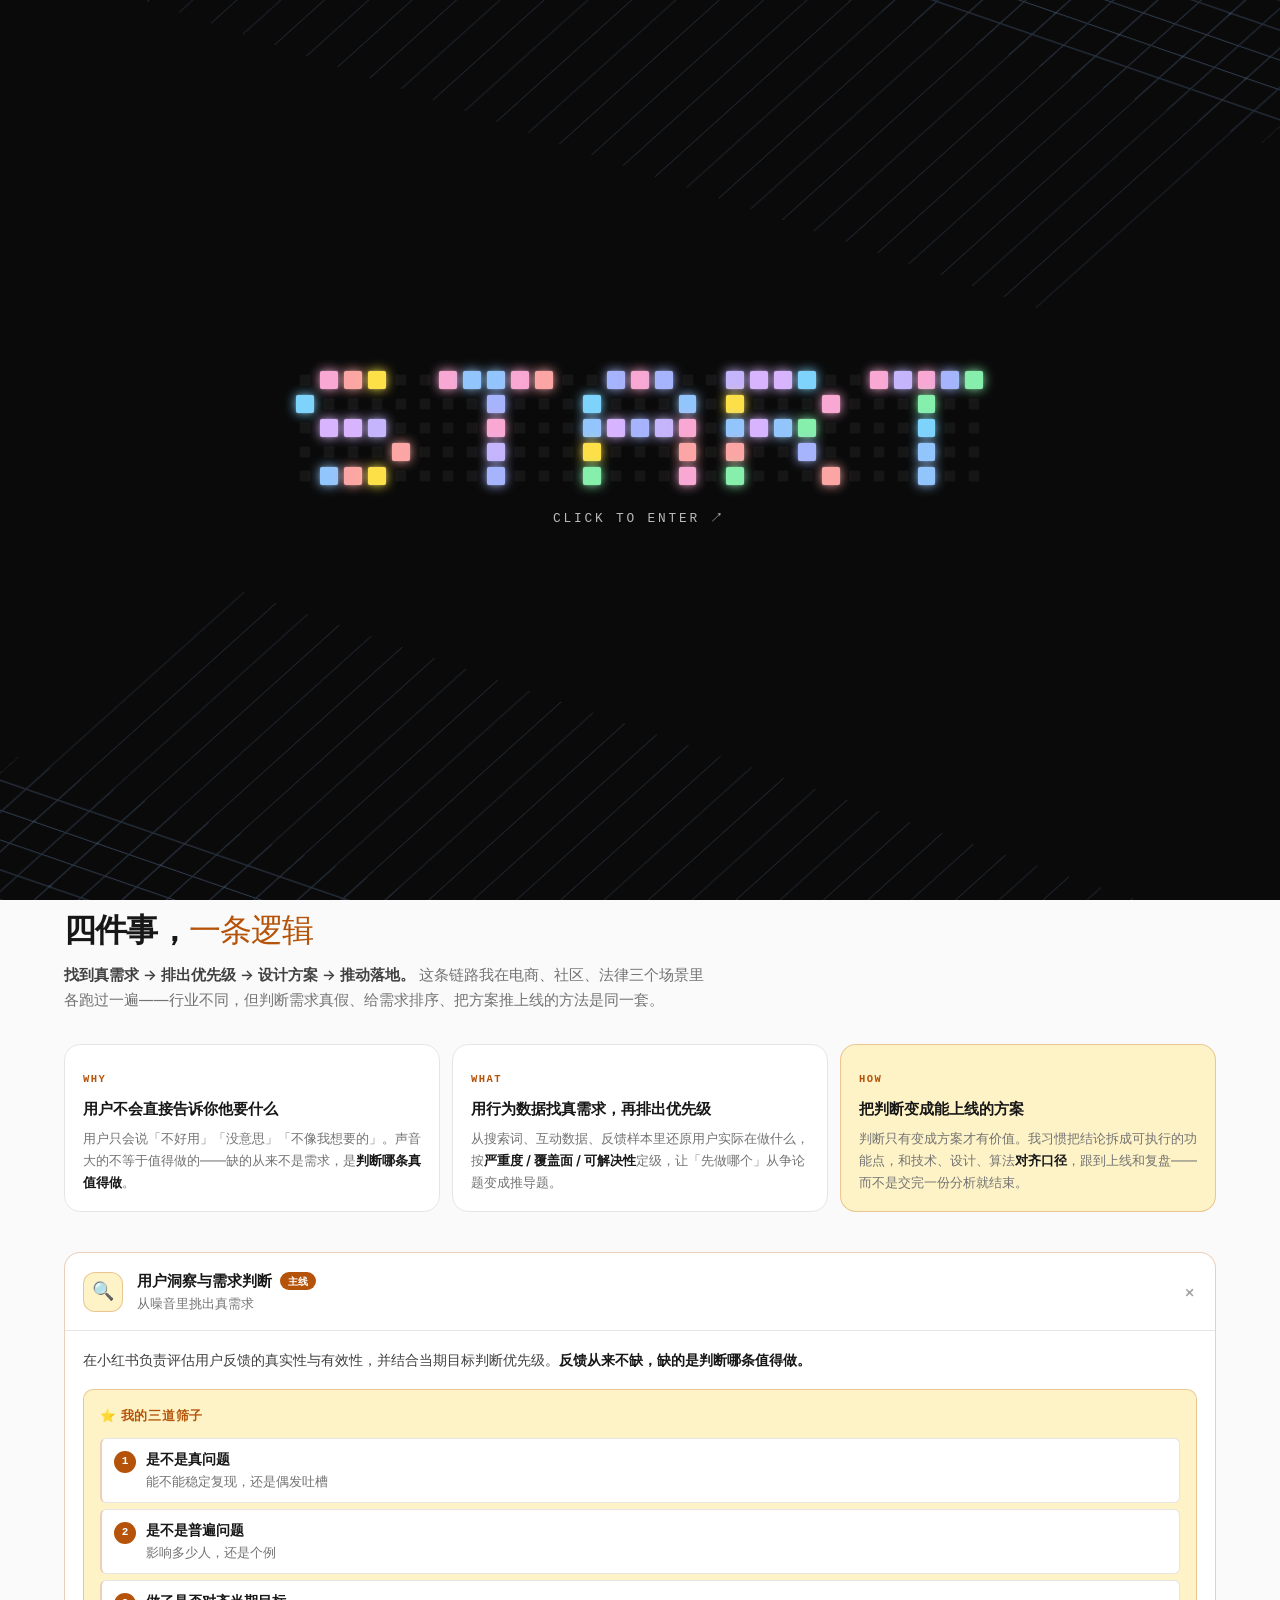
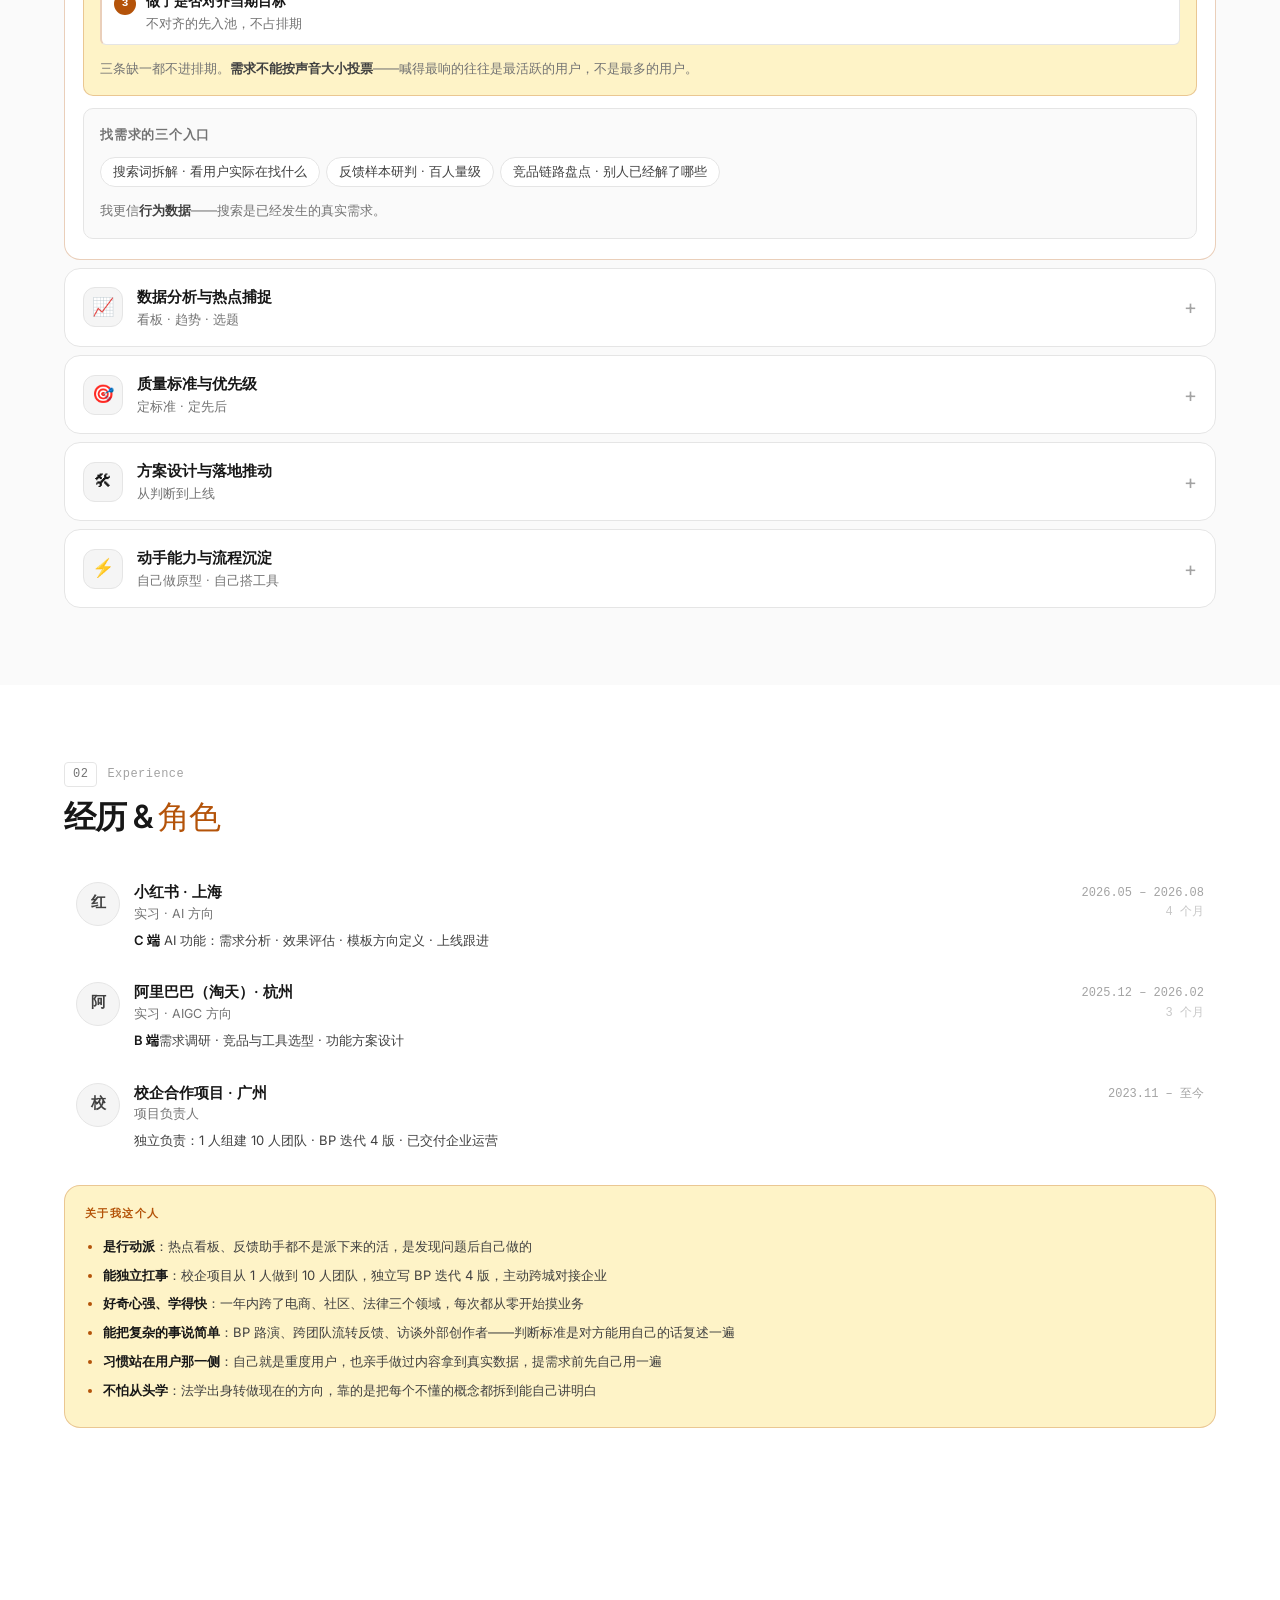
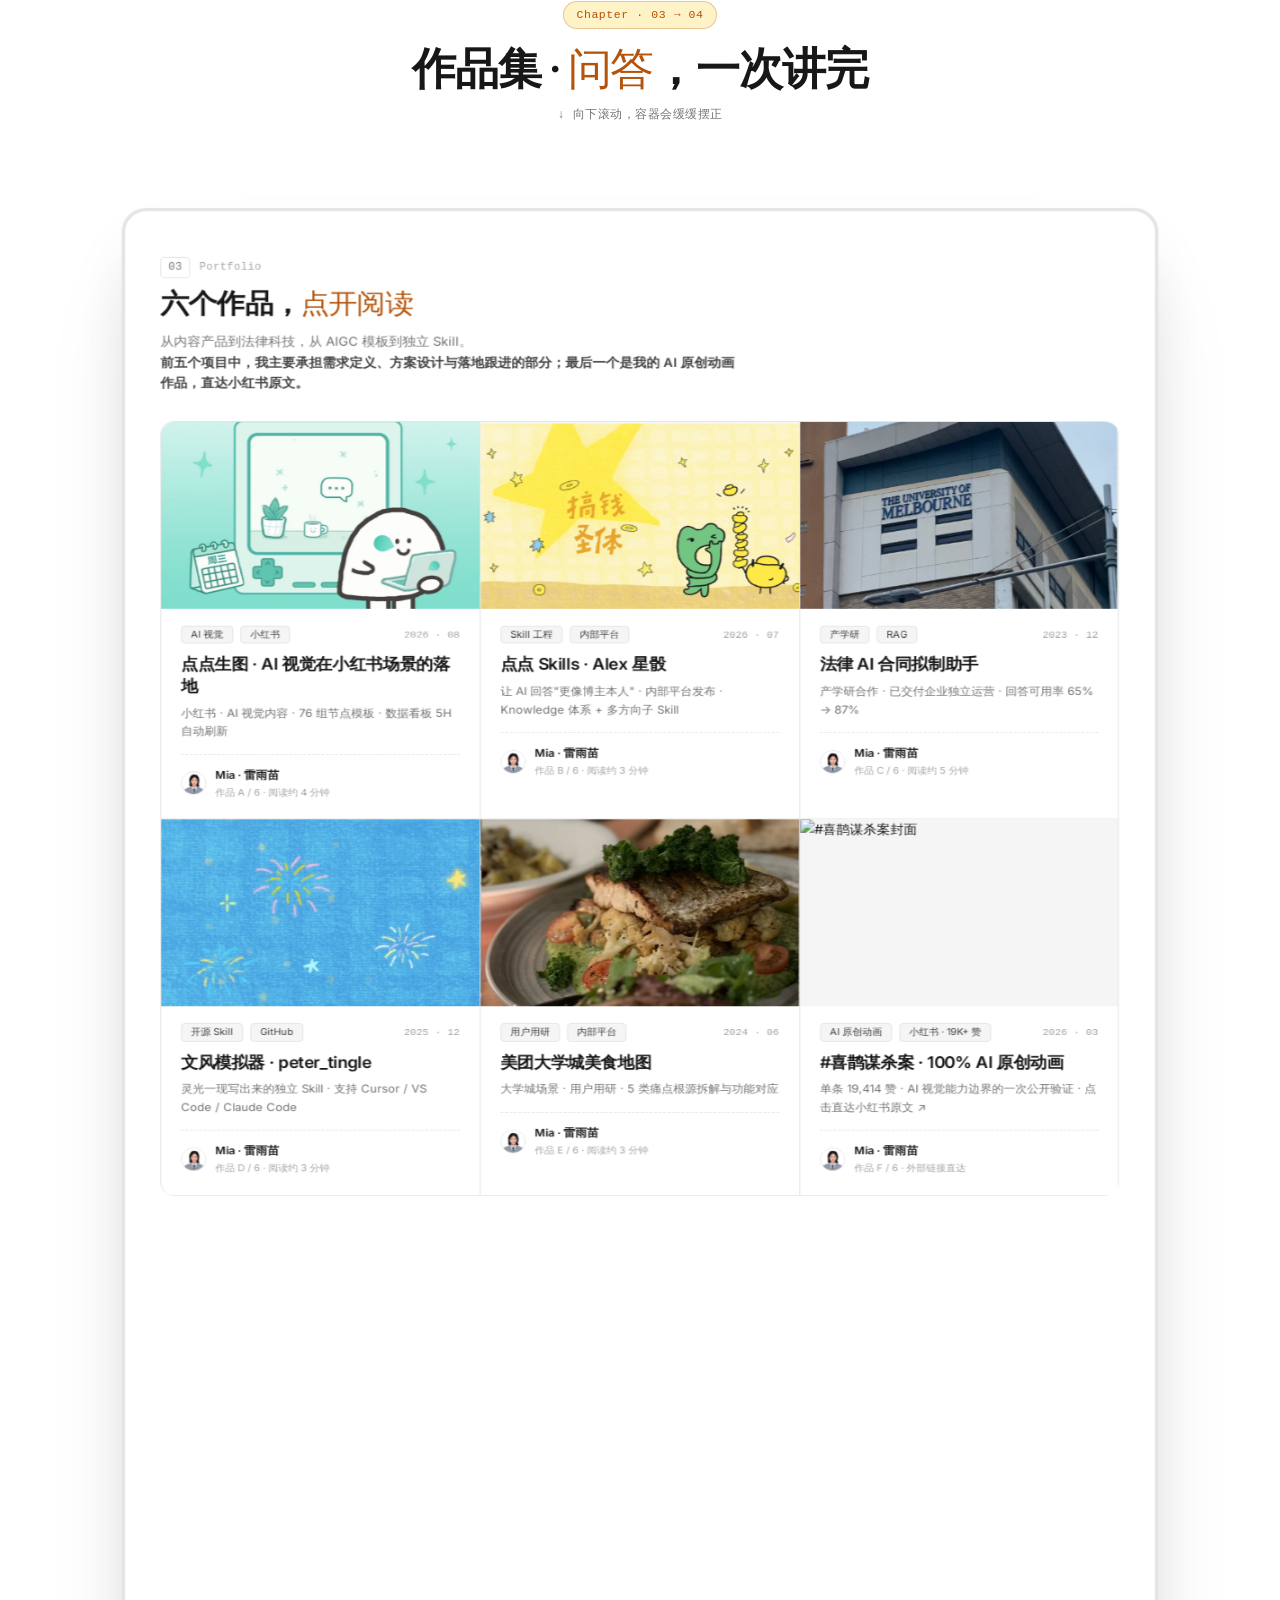
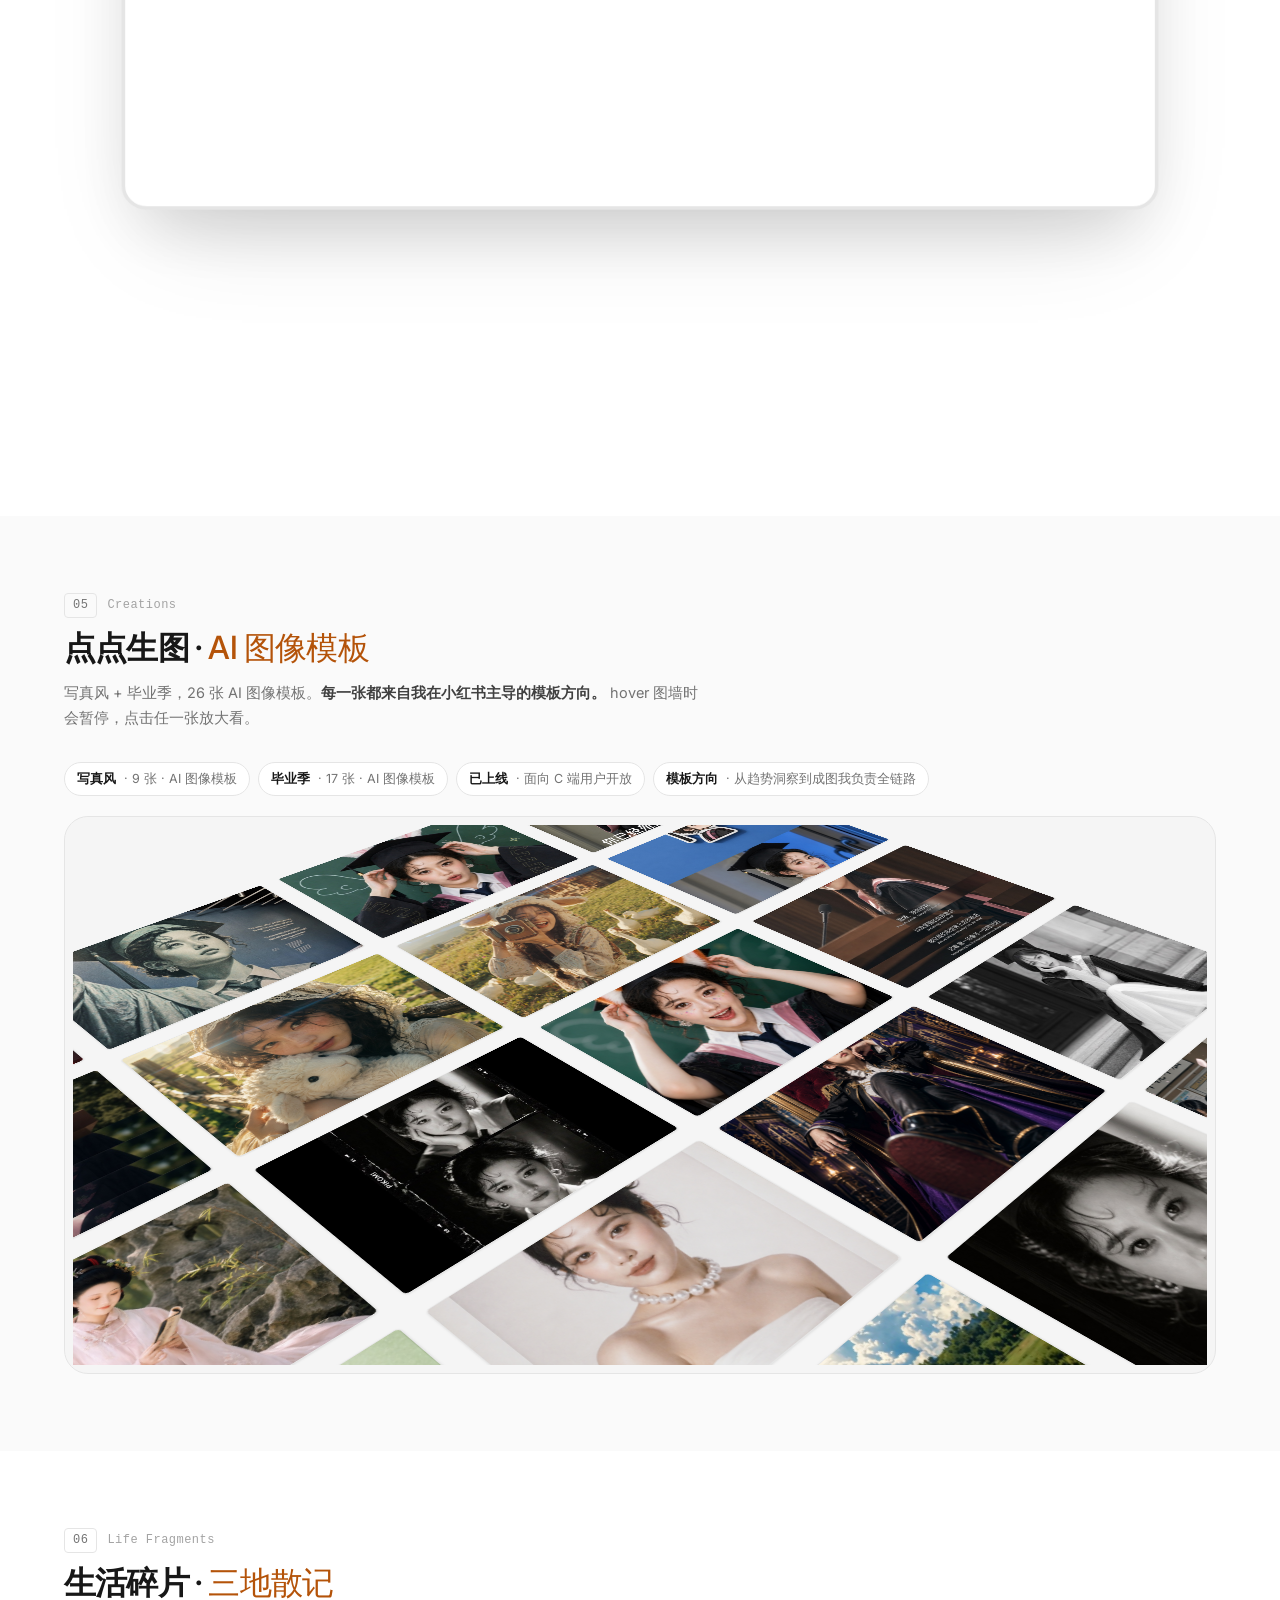
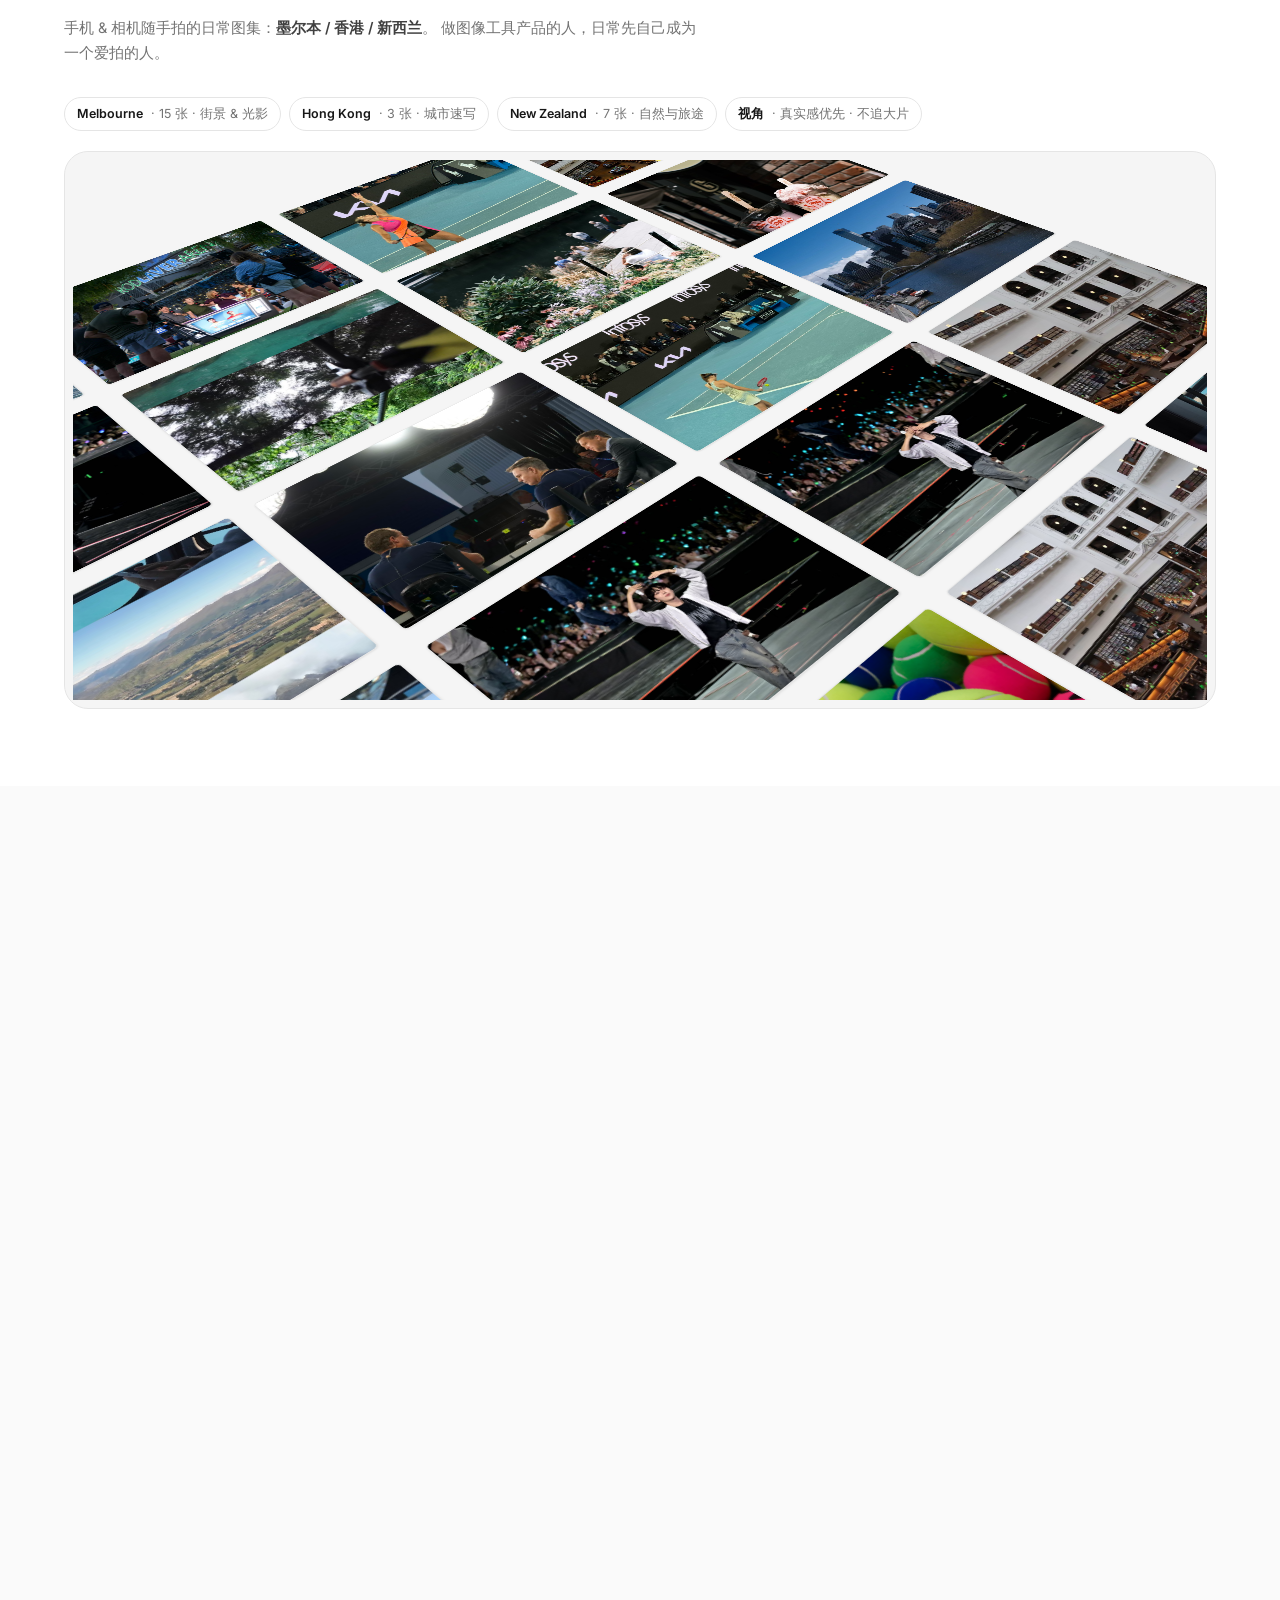
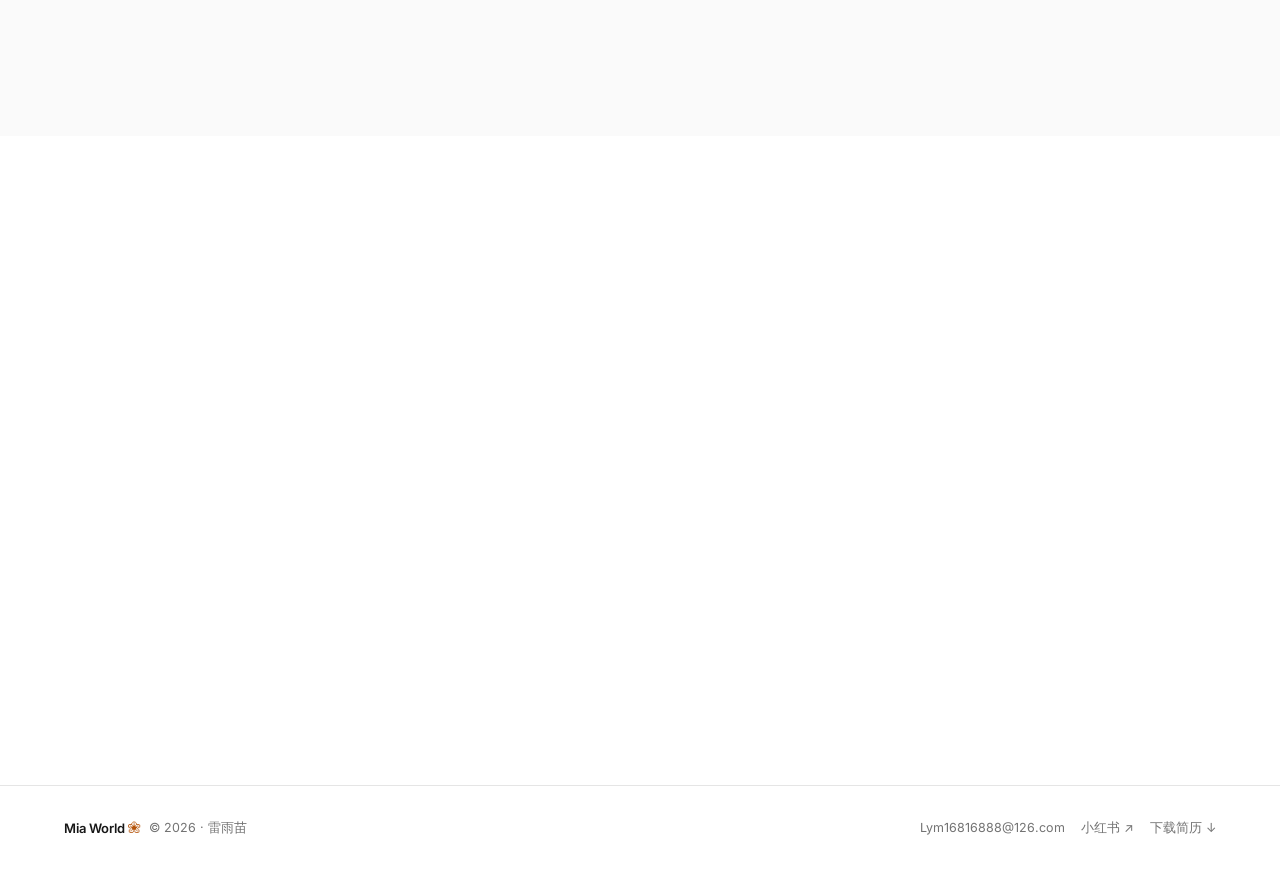
==== commit c85d91ad: "chore: 删除 Wall（点点生图）下方去小红书主页 CTA" ====
--- a/index.html
+++ b/index.html
@@ -1136,10 +1136,6 @@
           </div>
         </div>
       </div>
-
-      <div class="wall-cta blur-fade">
-        <a class="btn-write" href="https://xhslink.com/m/101Dl9hMgH" target="_blank" rel="noopener">↗ 去小红书主页看完整作品</a>
-      </div>
     </div>
   </section>
 
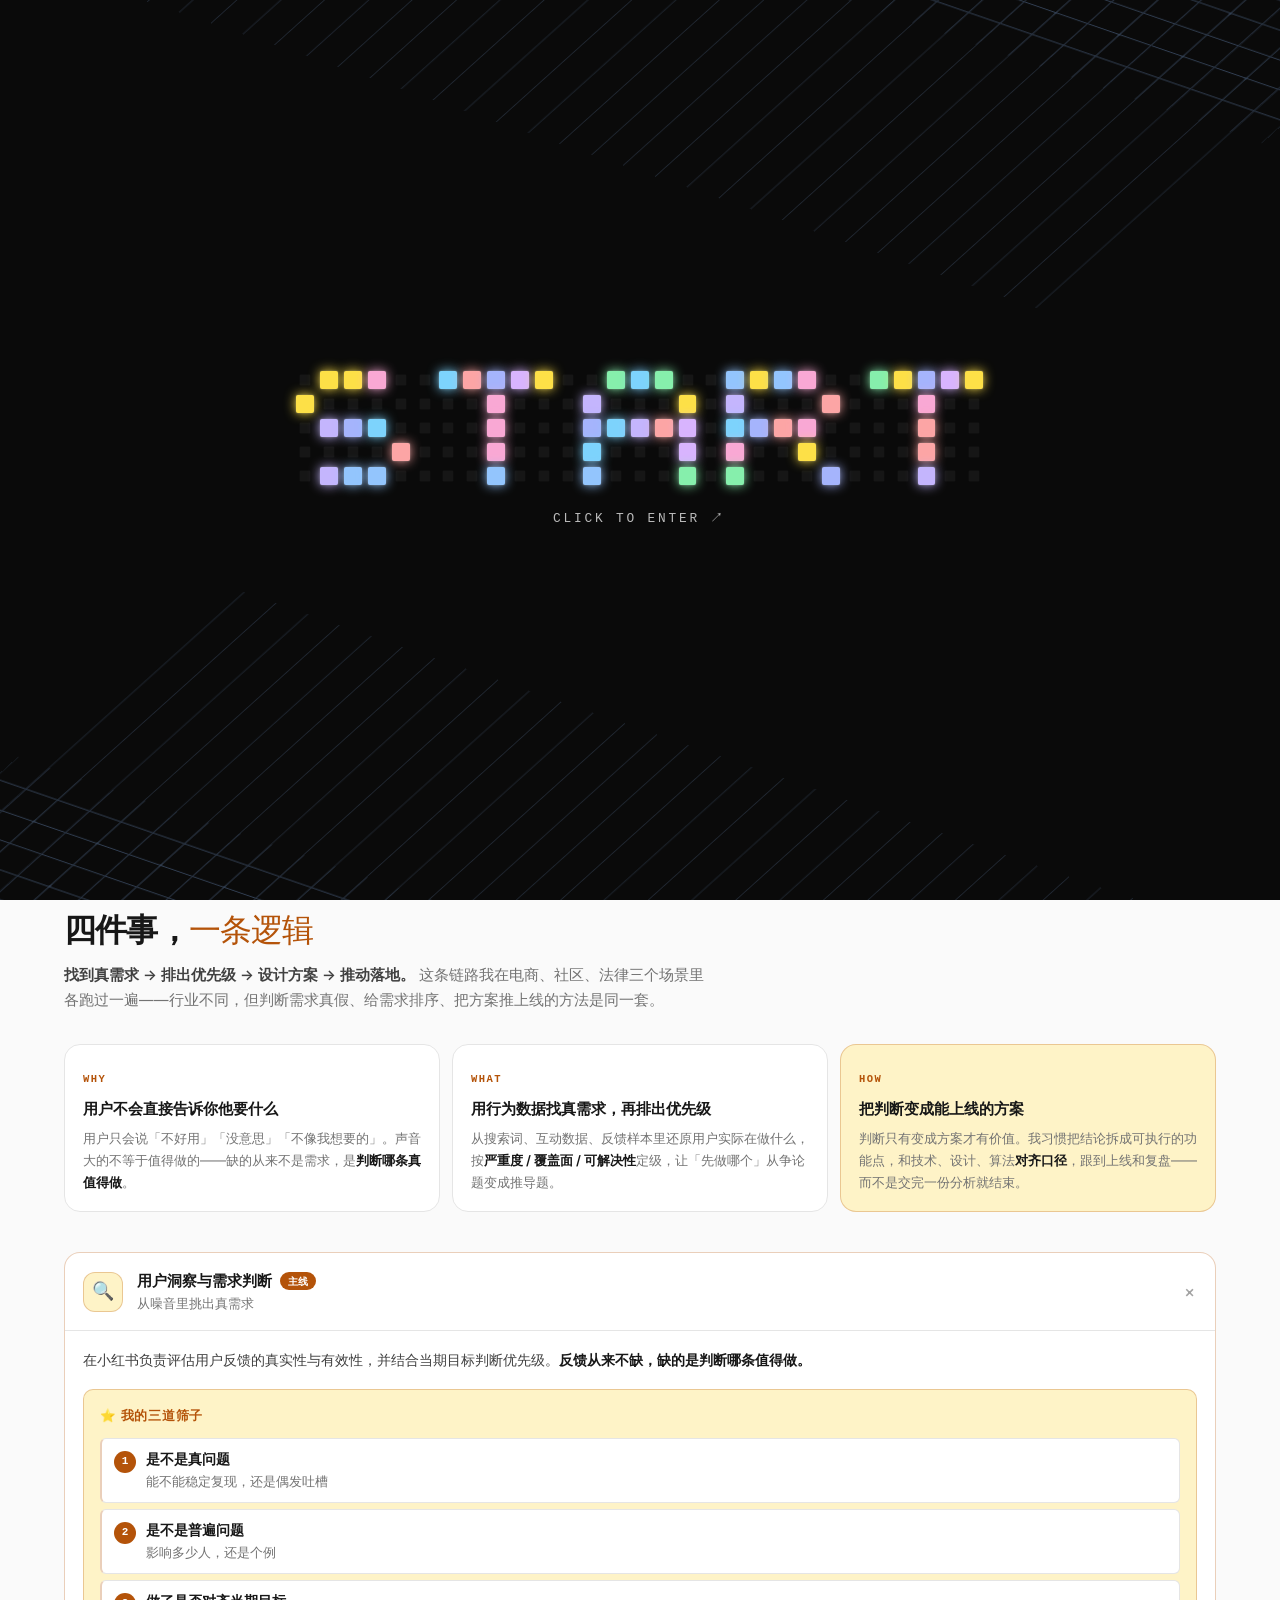
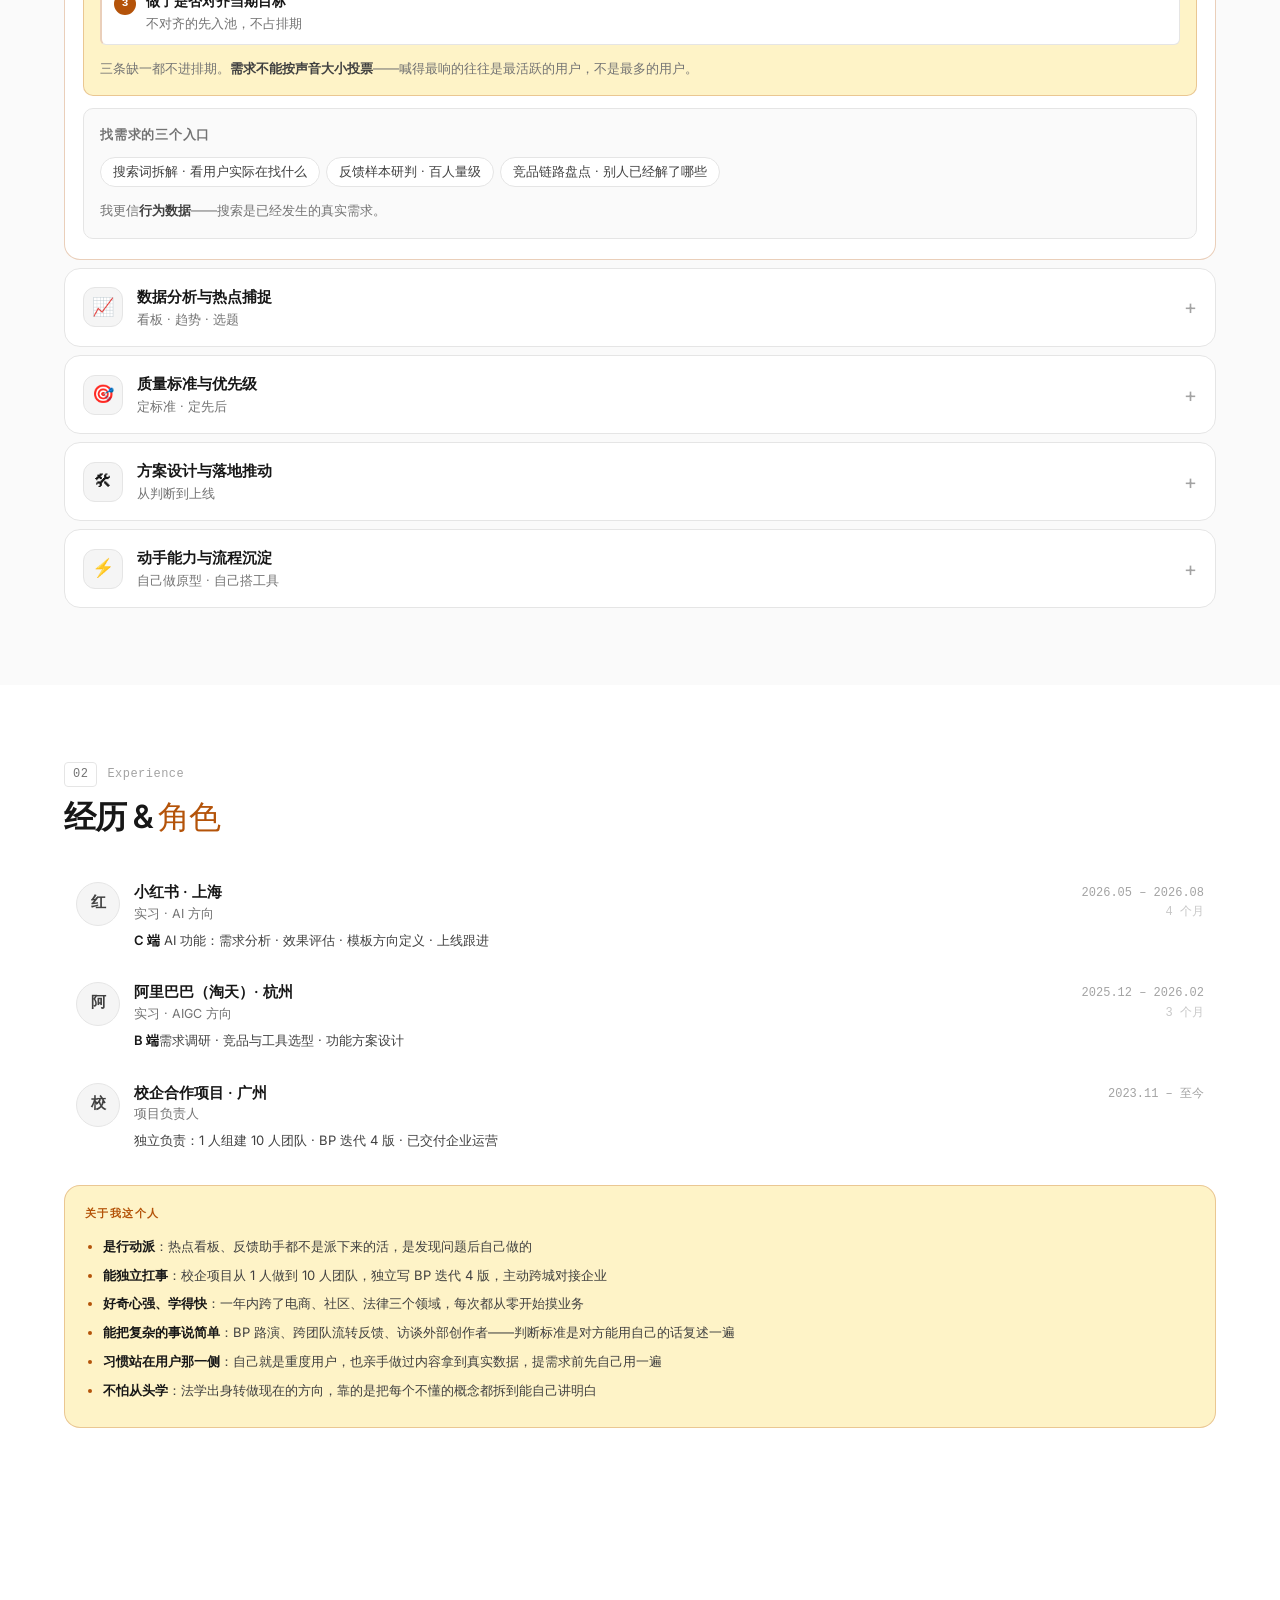
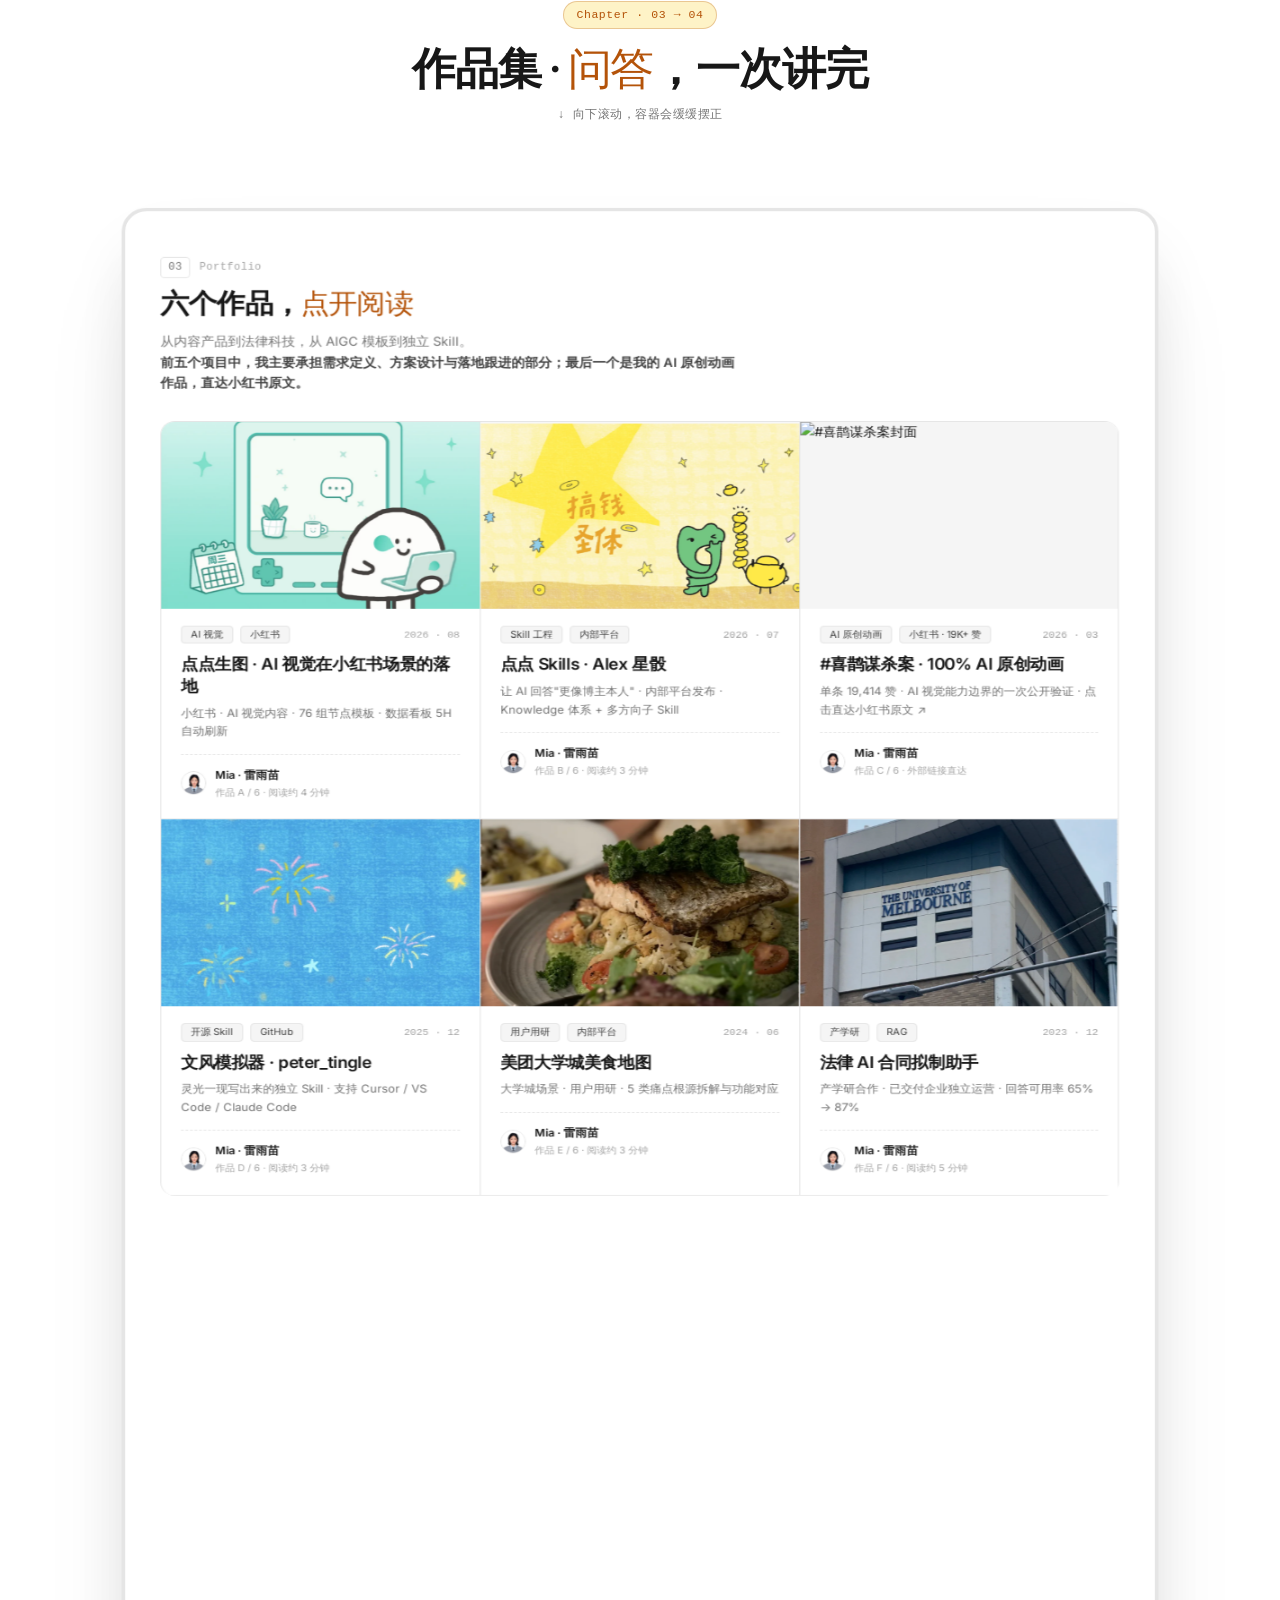
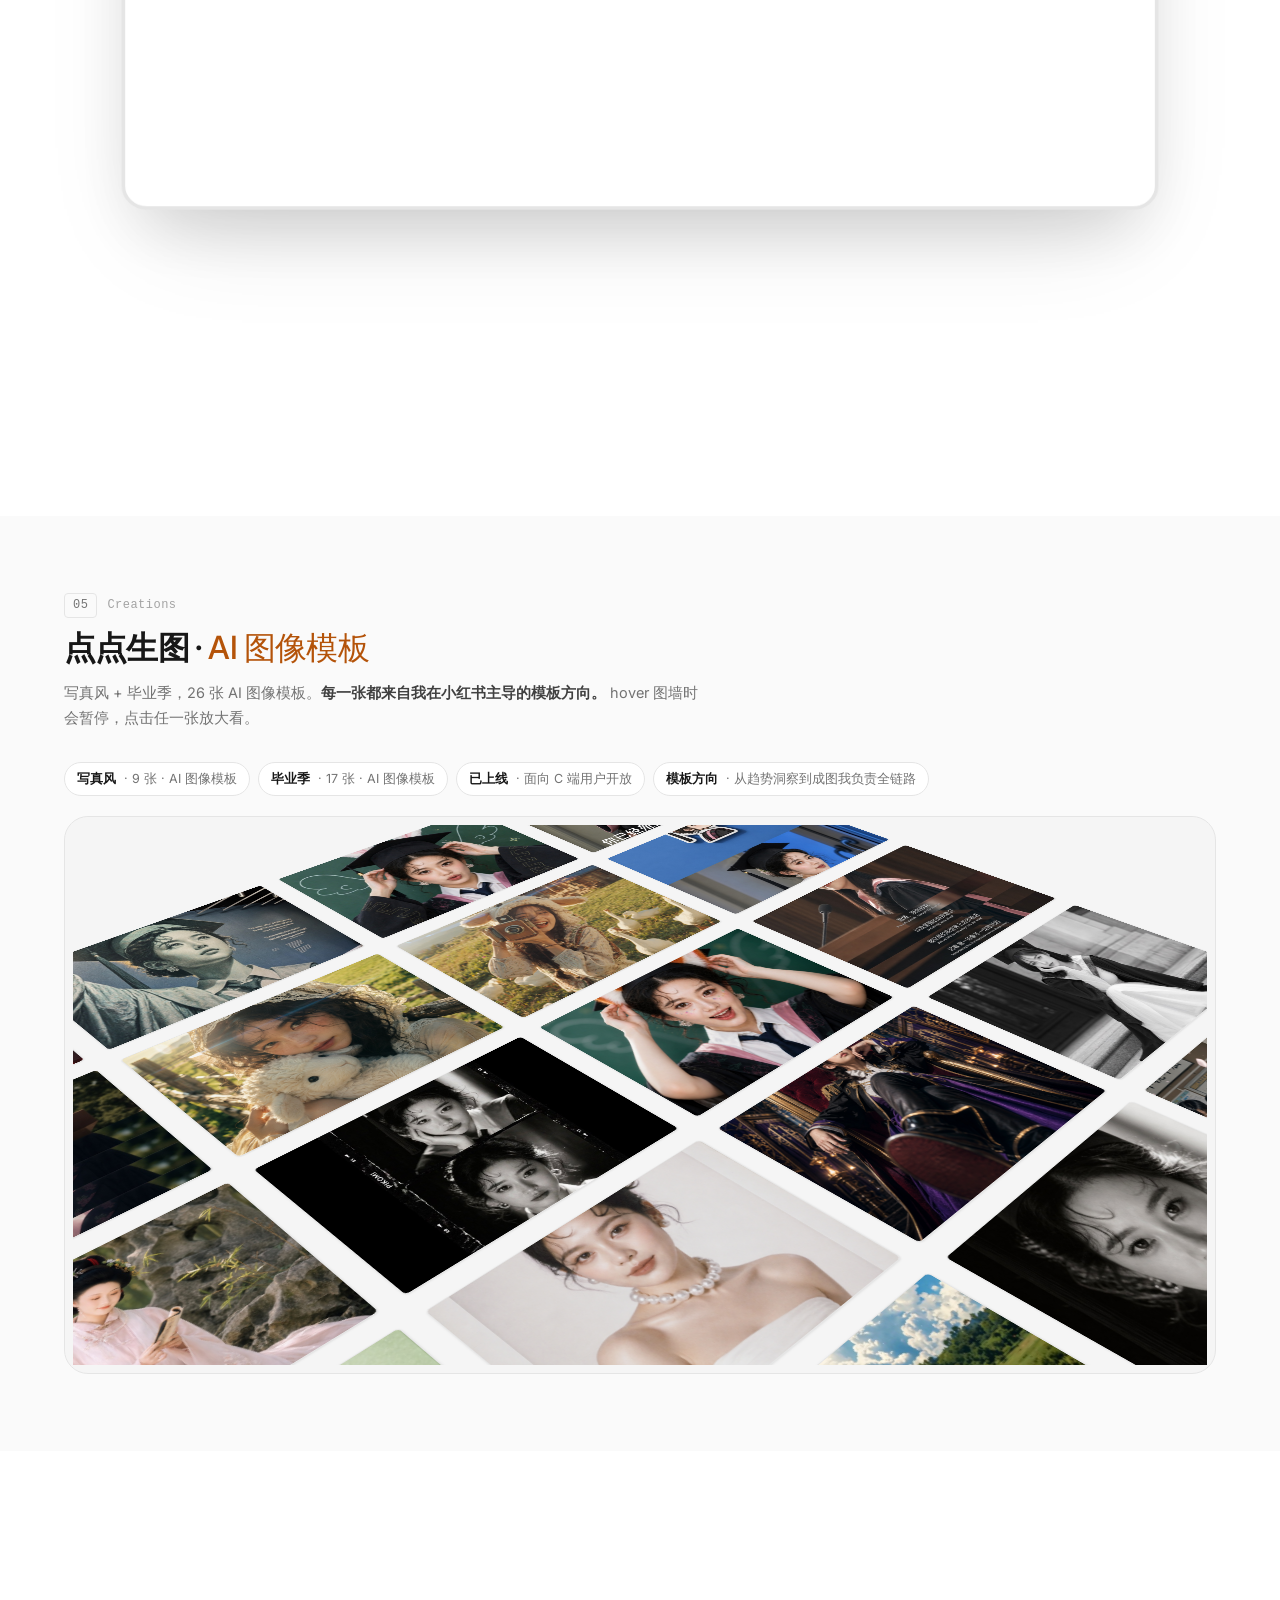
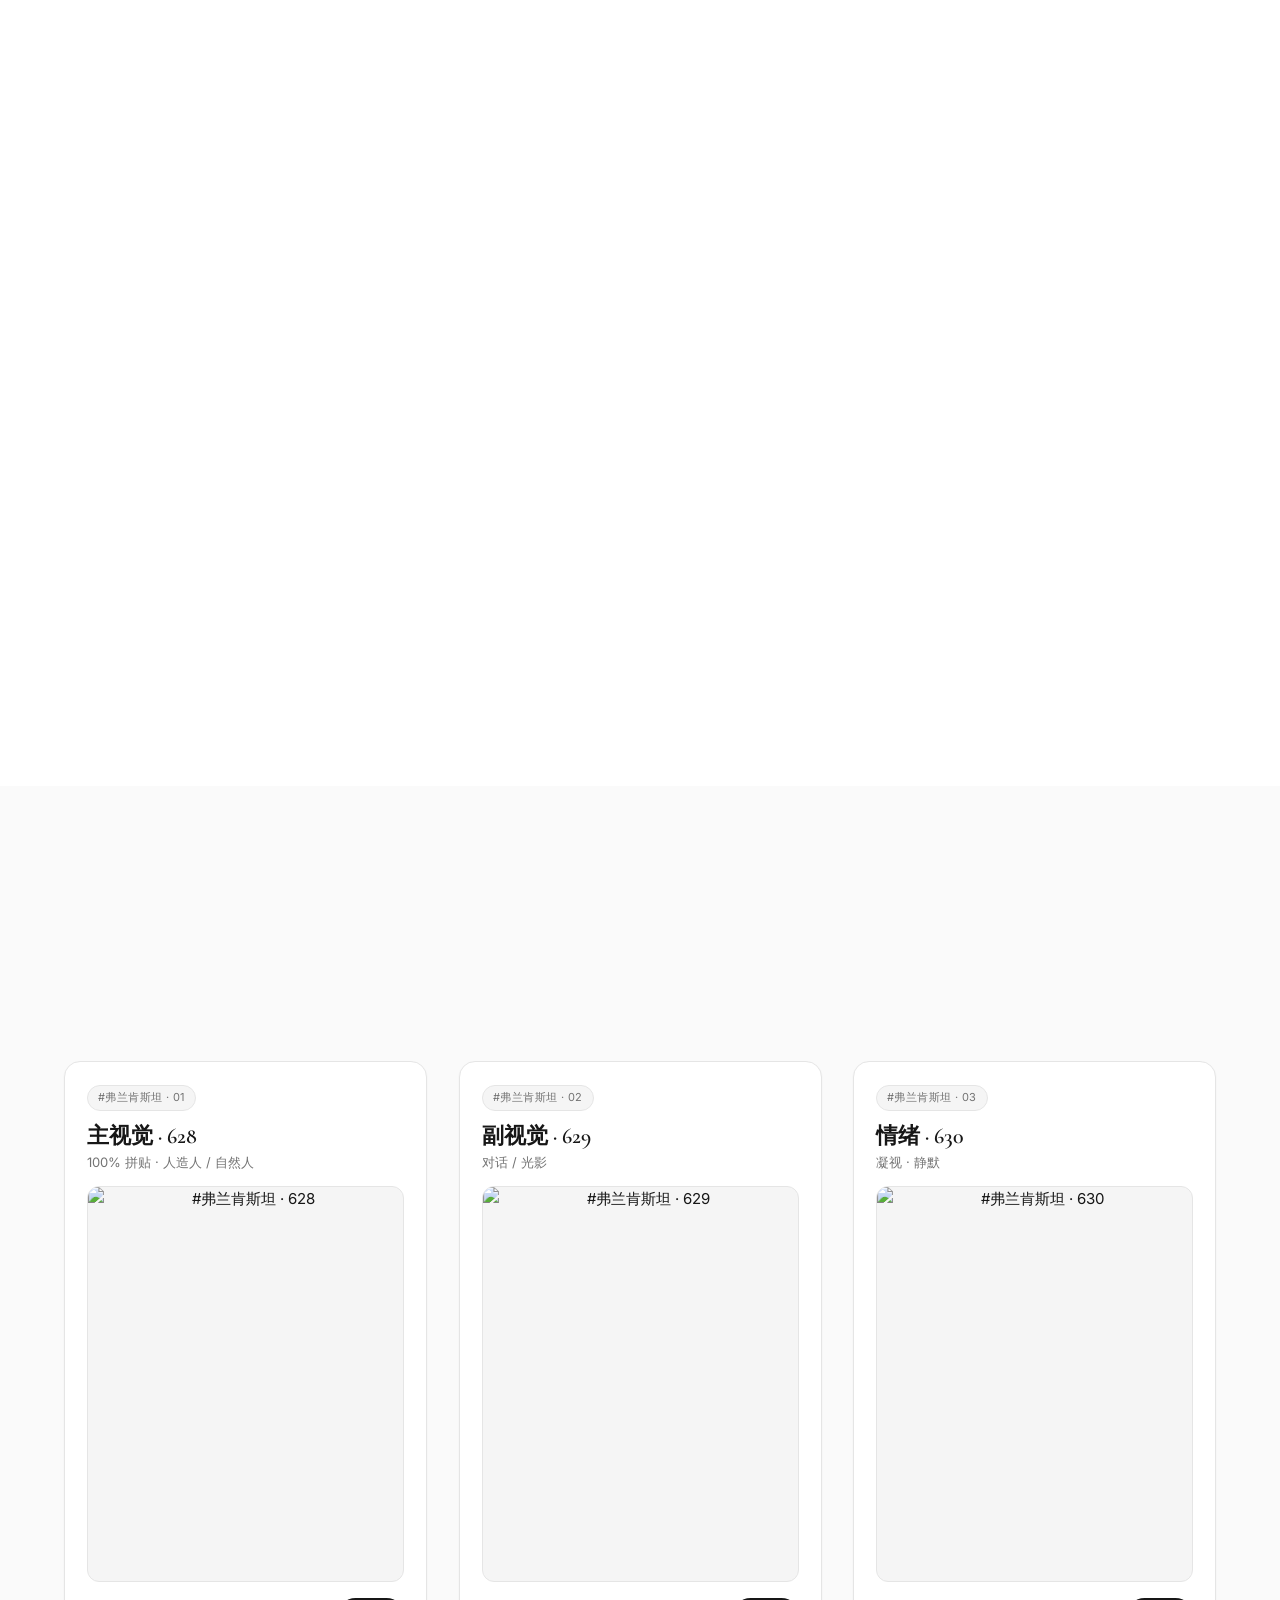
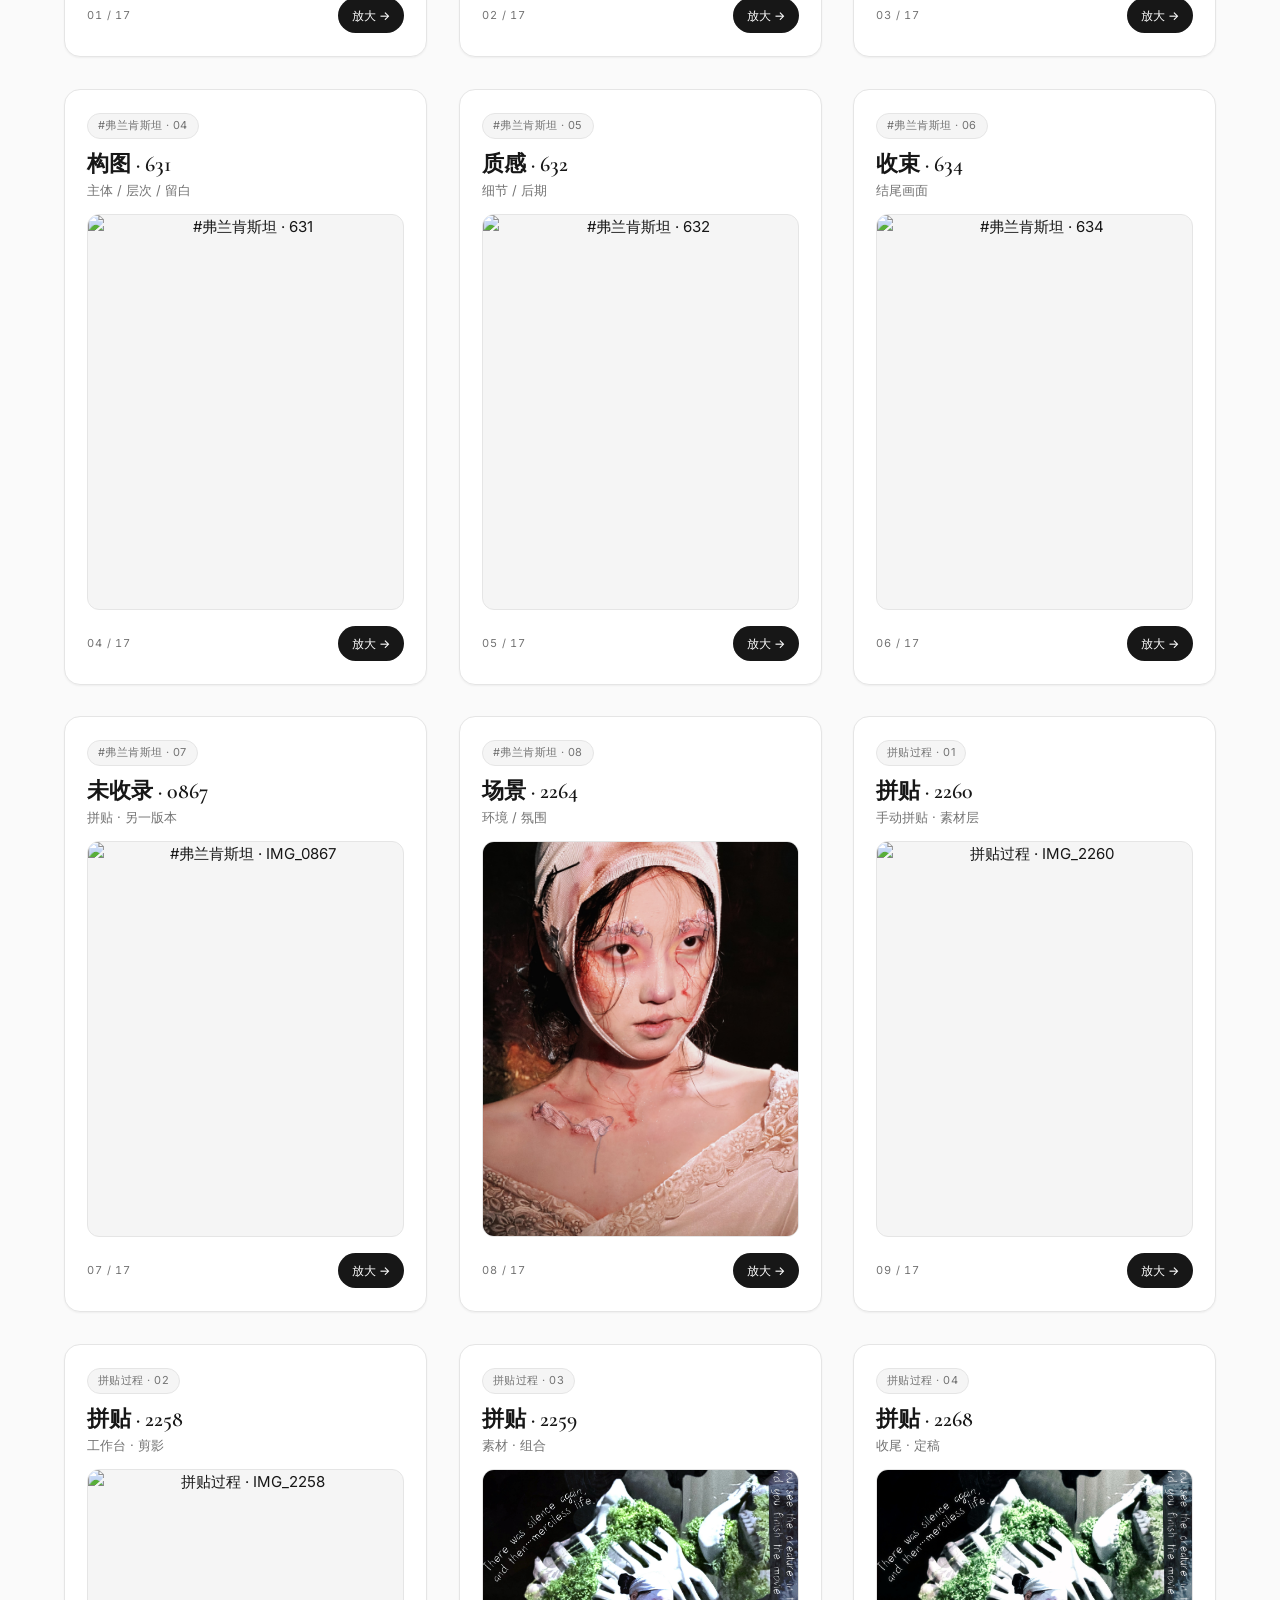
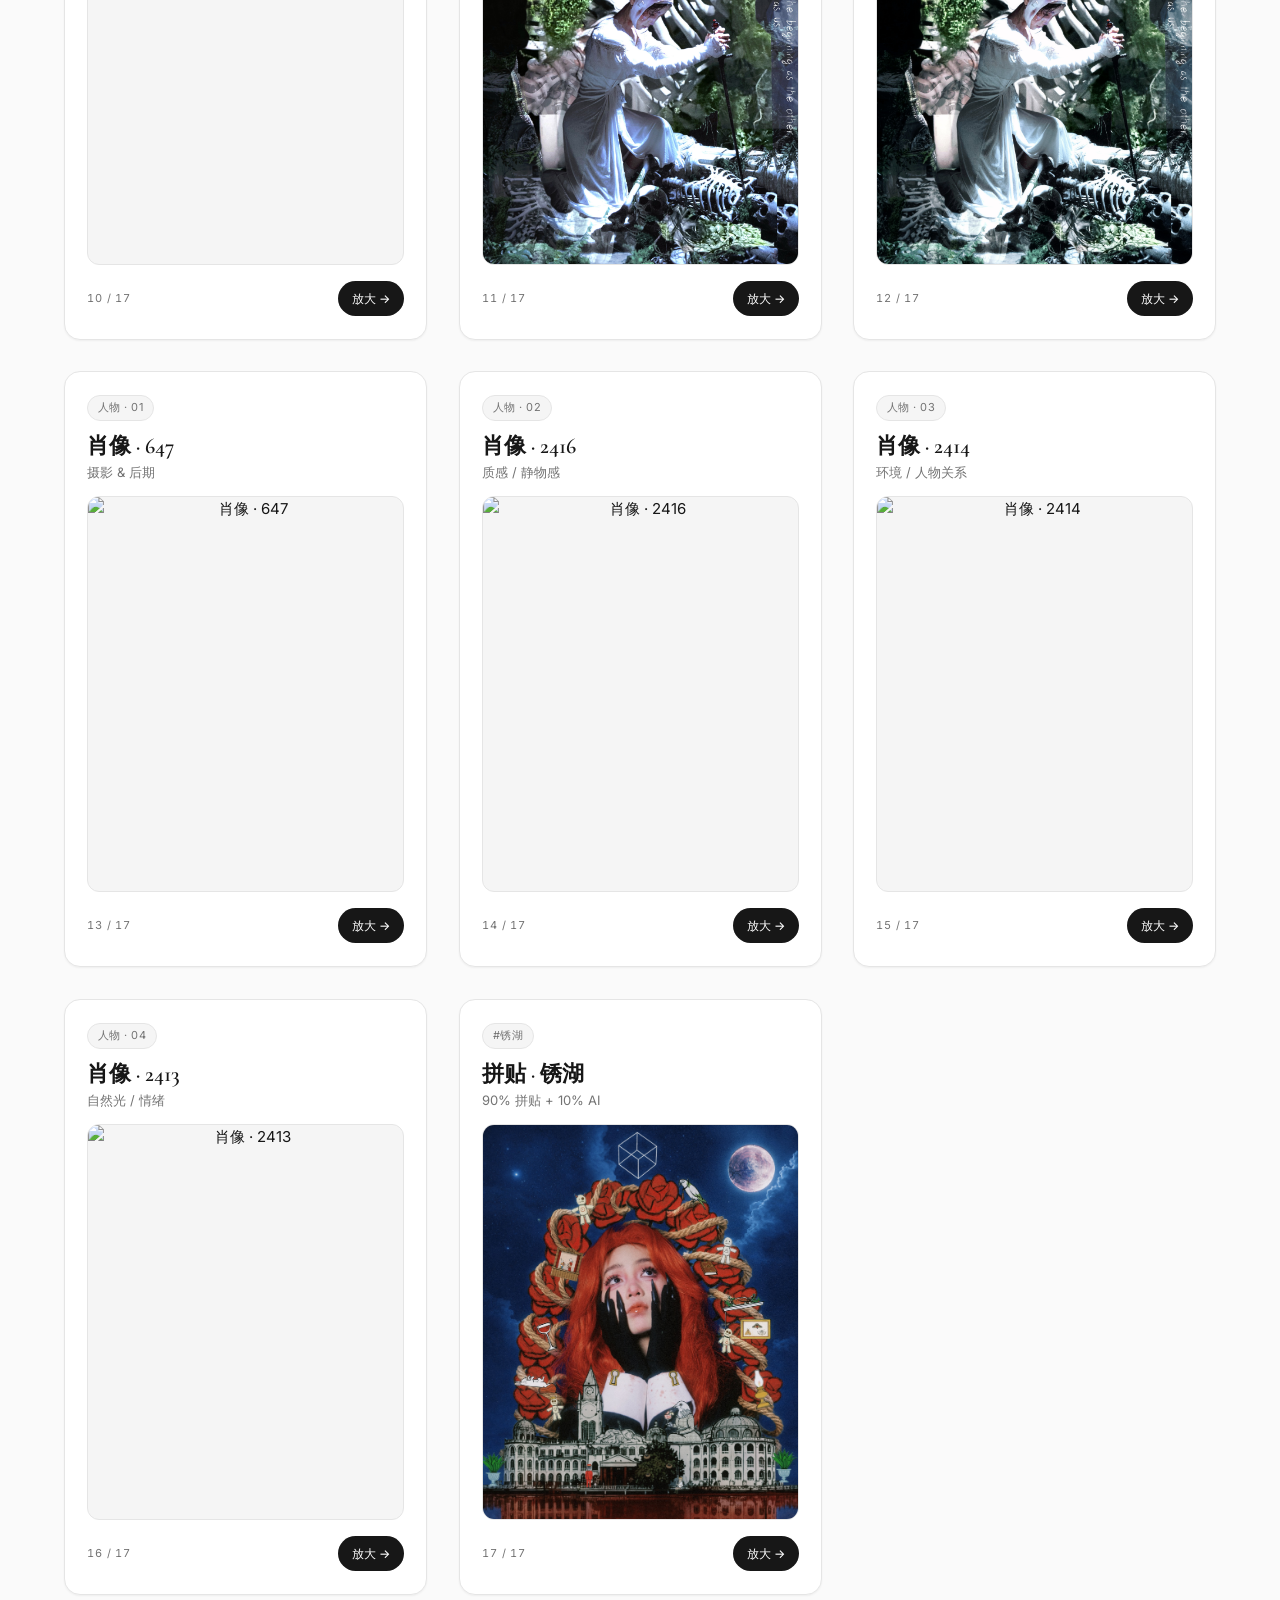
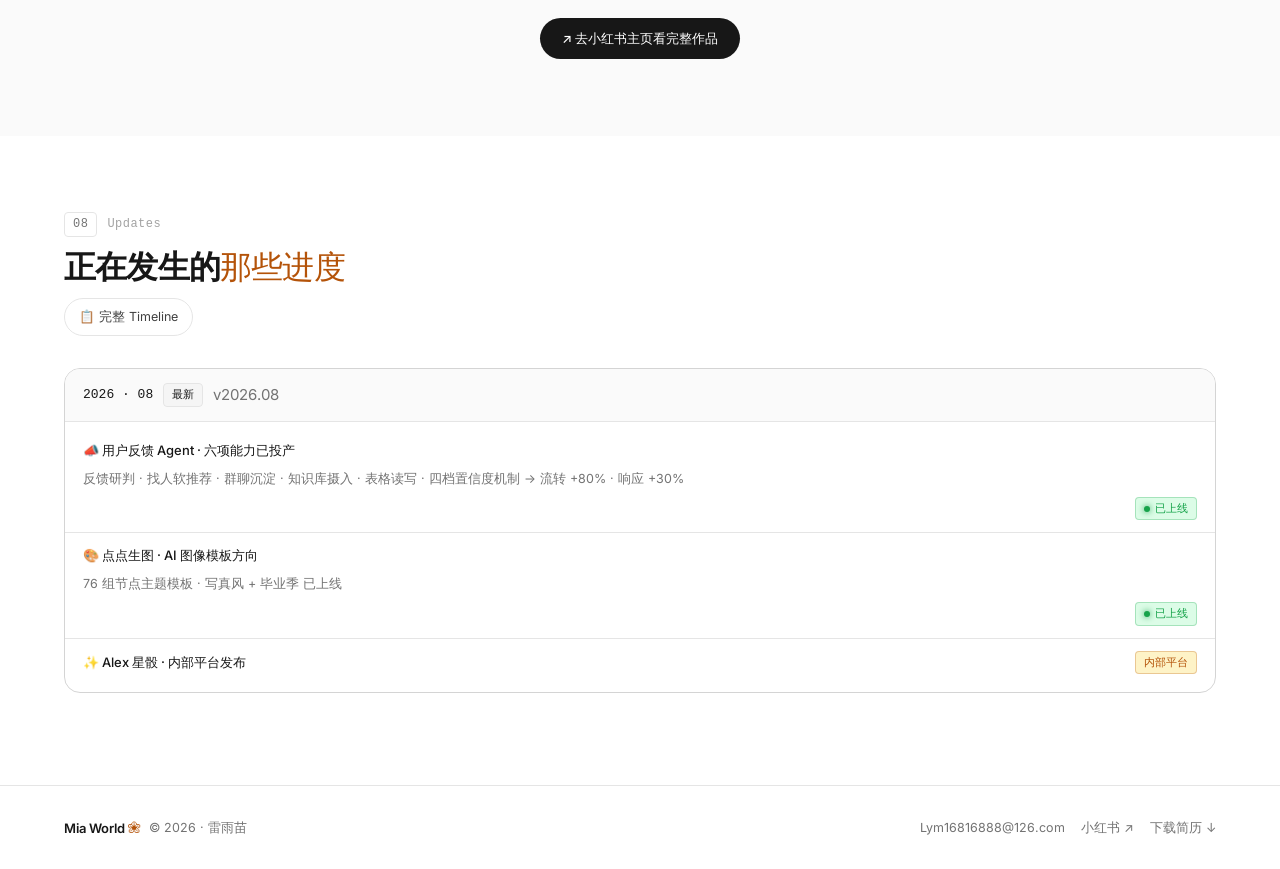
==== commit ecc75930: "tweak: Portfolio 六个作品 · 法律 AI ↔ 喜鹊谋杀案 位置交换（C/F 序号同步更新）" ====
--- a/index.html
+++ b/index.html
@@ -523,27 +523,27 @@
         </article>
 
         <article class="blog-card">
-          <button type="button" class="blog-card__link" data-key="law">
+          <a class="blog-card__link" href="https://www.xiaohongshu.com/discovery/item/69a2f83f000000001a037267?source=webshare&amp;xhsshare=pc_web&amp;xsec_token=AB9wS9NYHd4krF4tJqBWWw9DvKudSDkhnjQUfHe5Td6oE=&amp;xsec_source=pc_share" target="_blank" rel="noopener" aria-label="#喜鹊谋杀案 · 去小红书查看原文">
             <div class="blog-card__cover">
-              <img src="law-cover.png" alt="法律 AI 合同拟制助手封面" loading="lazy" />
+              <img src="magpie-murders.png" alt="#喜鹊谋杀案封面" loading="lazy" />
             </div>
             <div class="blog-card__body">
               <div class="blog-card__meta">
-                <span class="blog-card__tag">产学研</span>
-                <span class="blog-card__tag">RAG</span>
-                <time class="blog-card__date">2023 · 12</time>
-              </div>
-              <h3 class="blog-card__title">法律 AI 合同拟制助手</h3>
-              <p class="blog-card__desc">产学研合作 · 已交付企业独立运营 · 回答可用率 65% → 87%</p>
+                <span class="blog-card__tag">AI 原创动画</span>
+                <span class="blog-card__tag">小红书 · 19K+ 赞</span>
+                <time class="blog-card__date">2026 · 03</time>
+              </div>
+              <h3 class="blog-card__title">#喜鹊谋杀案 · 100% AI 原创动画</h3>
+              <p class="blog-card__desc">单条 19,414 赞 · AI 视觉能力边界的一次公开验证 · 点击直达小红书原文 ↗</p>
               <div class="blog-card__author">
                 <img src="avatar.png" alt="Mia" />
                 <div>
                   <b>Mia · 雷雨苗</b>
-                  <span>作品 C / 6 · 阅读约 5 分钟</span>
+                  <span>作品 C / 6 · 外部链接直达</span>
                 </div>
               </div>
             </div>
-          </button>
+          </a>
         </article>
 
         <article class="blog-card">
@@ -595,27 +595,27 @@
         </article>
 
         <article class="blog-card">
-          <a class="blog-card__link" href="https://www.xiaohongshu.com/discovery/item/69a2f83f000000001a037267?source=webshare&amp;xhsshare=pc_web&amp;xsec_token=AB9wS9NYHd4krF4tJqBWWw9DvKudSDkhnjQUfHe5Td6oE=&amp;xsec_source=pc_share" target="_blank" rel="noopener" aria-label="#喜鹊谋杀案 · 去小红书查看原文">
+          <button type="button" class="blog-card__link" data-key="law">
             <div class="blog-card__cover">
-              <img src="magpie-murders.png" alt="#喜鹊谋杀案封面" loading="lazy" />
+              <img src="law-cover.png" alt="法律 AI 合同拟制助手封面" loading="lazy" />
             </div>
             <div class="blog-card__body">
               <div class="blog-card__meta">
-                <span class="blog-card__tag">AI 原创动画</span>
-                <span class="blog-card__tag">小红书 · 19K+ 赞</span>
-                <time class="blog-card__date">2026 · 03</time>
-              </div>
-              <h3 class="blog-card__title">#喜鹊谋杀案 · 100% AI 原创动画</h3>
-              <p class="blog-card__desc">单条 19,414 赞 · AI 视觉能力边界的一次公开验证 · 点击直达小红书原文 ↗</p>
+                <span class="blog-card__tag">产学研</span>
+                <span class="blog-card__tag">RAG</span>
+                <time class="blog-card__date">2023 · 12</time>
+              </div>
+              <h3 class="blog-card__title">法律 AI 合同拟制助手</h3>
+              <p class="blog-card__desc">产学研合作 · 已交付企业独立运营 · 回答可用率 65% → 87%</p>
               <div class="blog-card__author">
                 <img src="avatar.png" alt="Mia" />
                 <div>
                   <b>Mia · 雷雨苗</b>
-                  <span>作品 F / 6 · 外部链接直达</span>
+                  <span>作品 F / 6 · 阅读约 5 分钟</span>
                 </div>
               </div>
             </div>
-          </a>
+          </button>
         </article>
 
       </div>
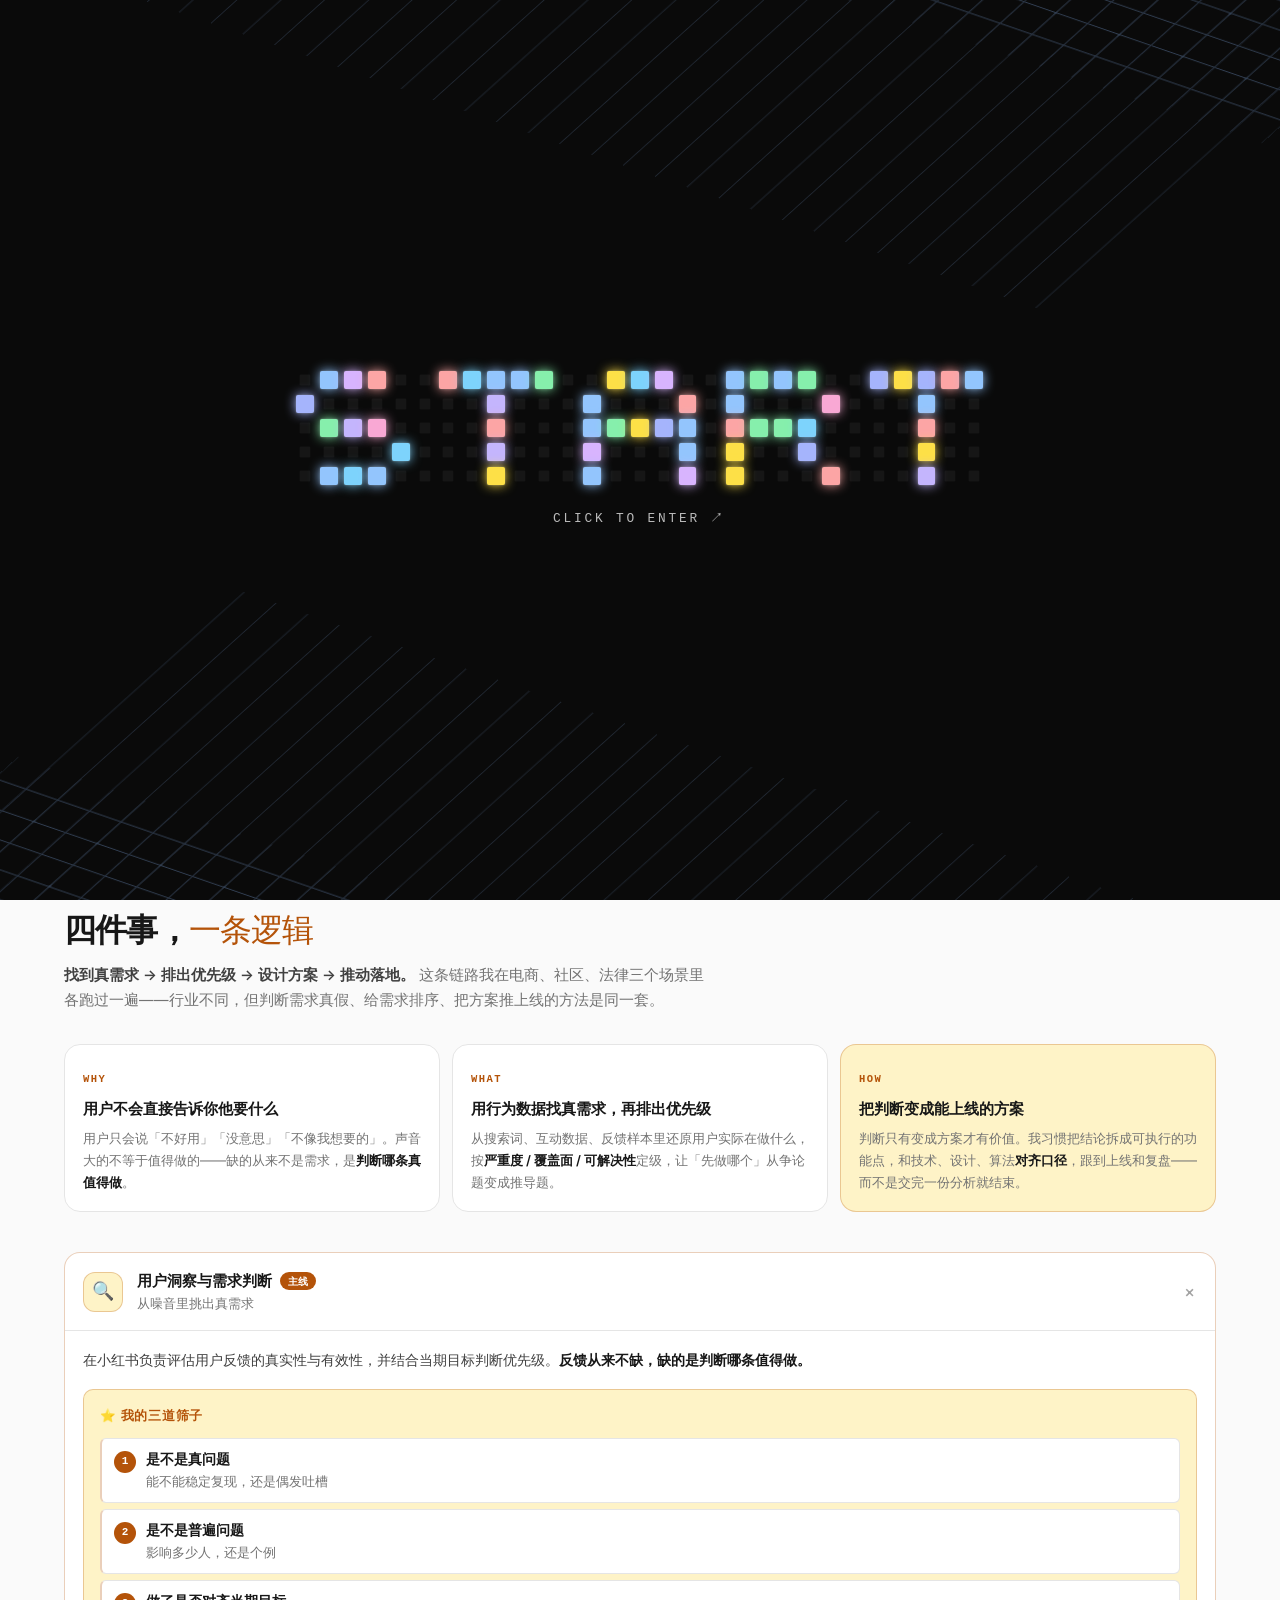
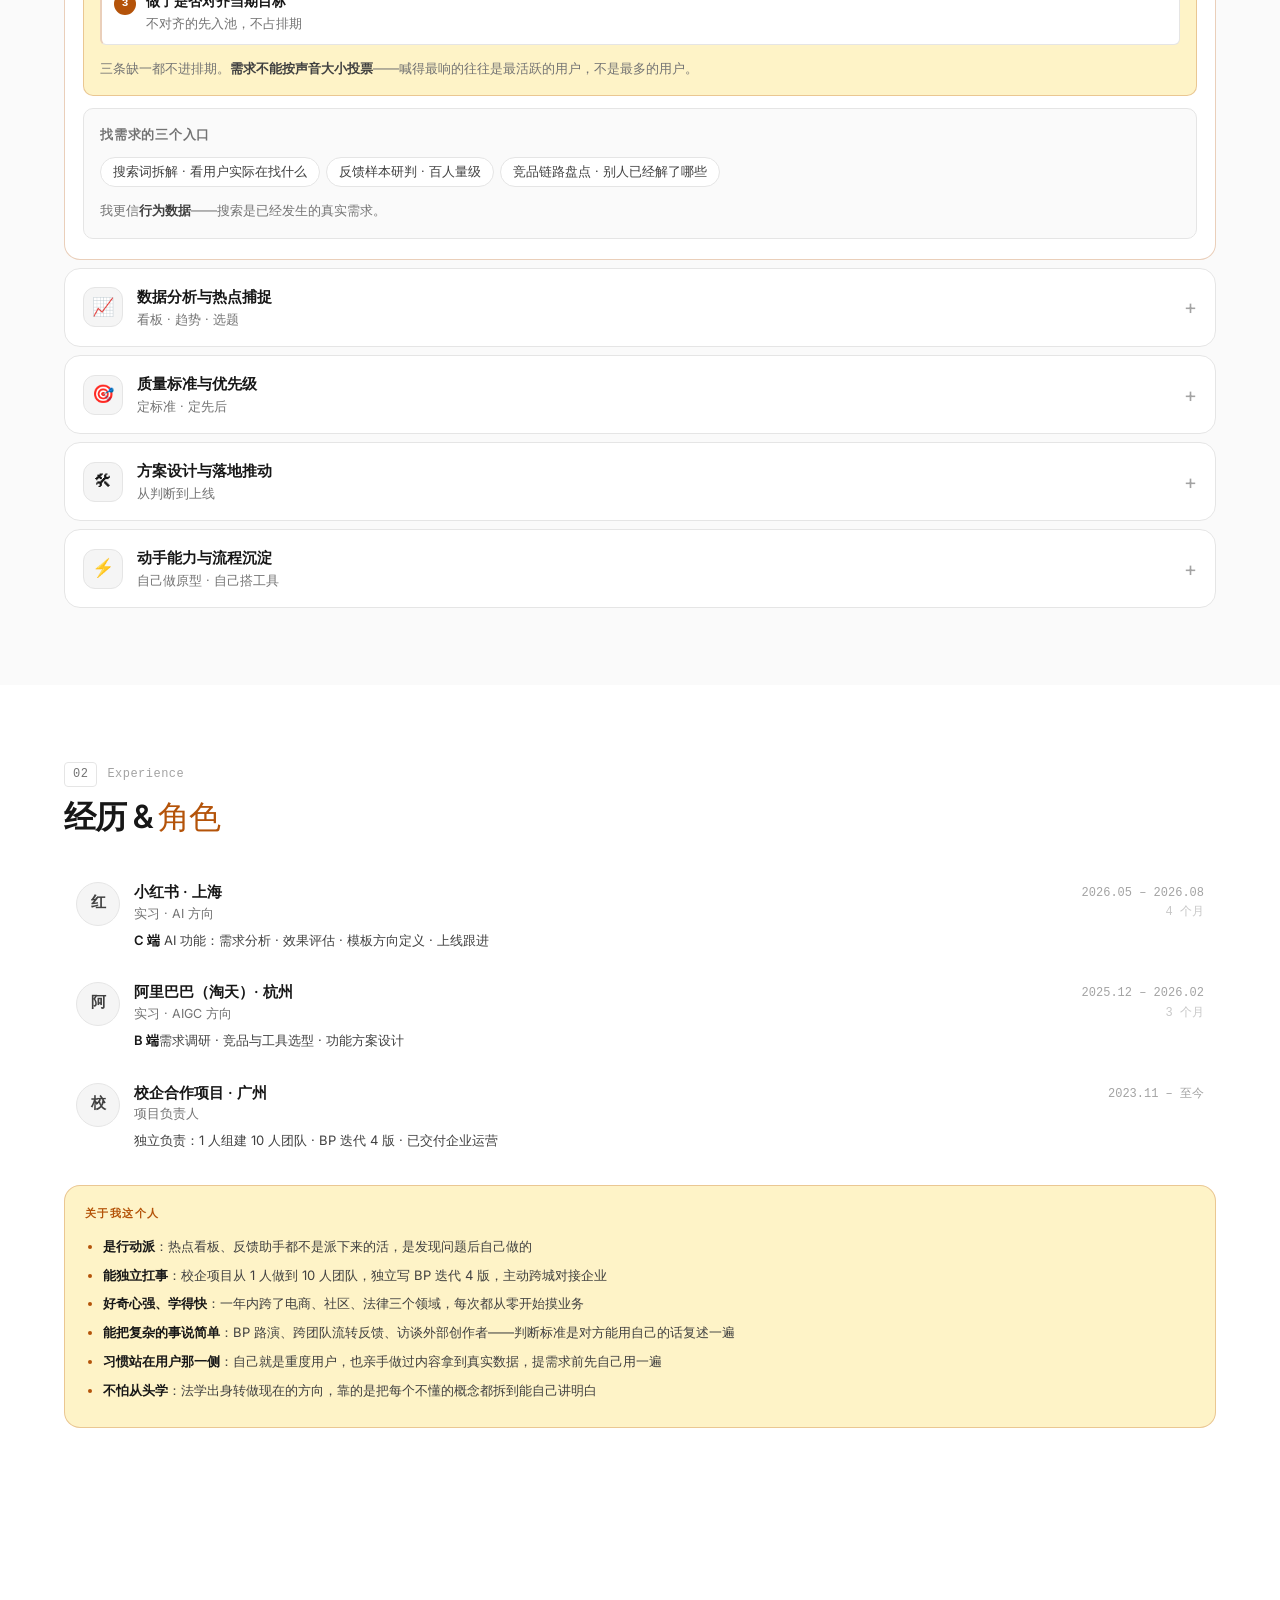
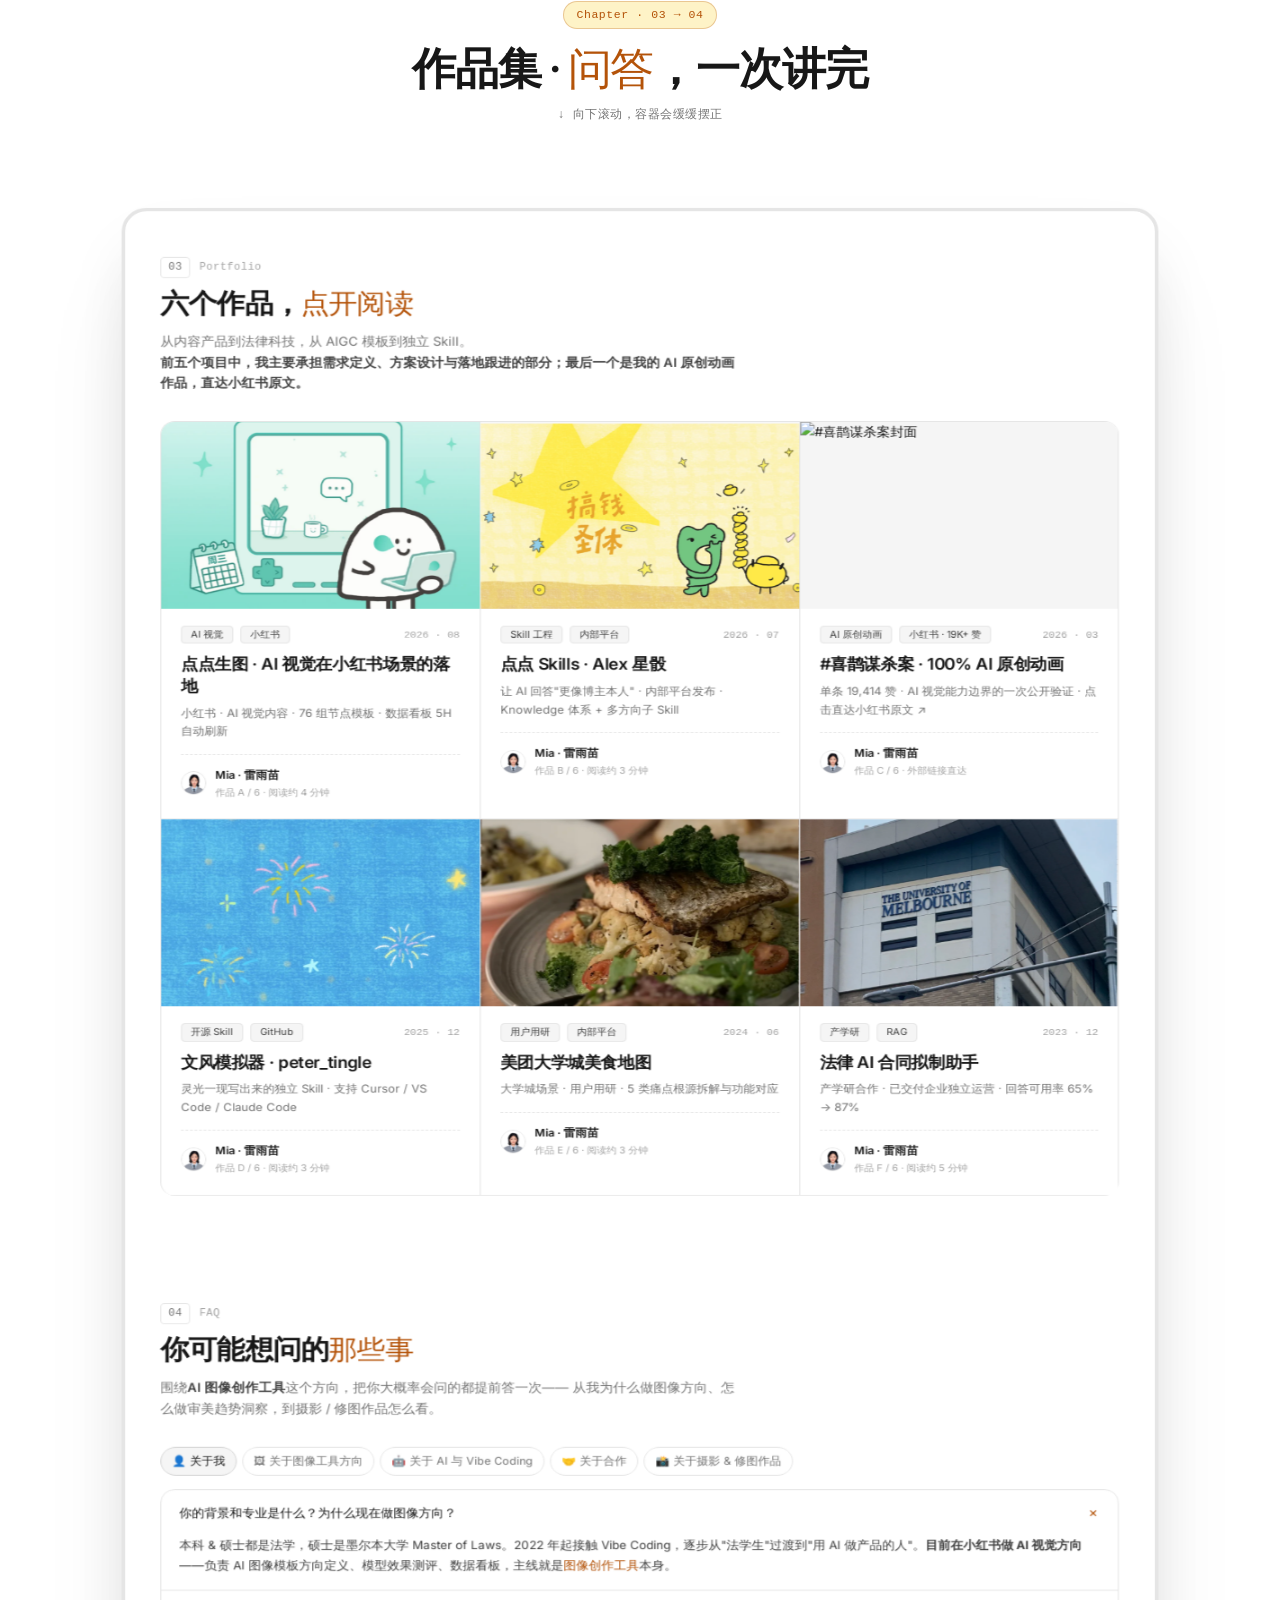
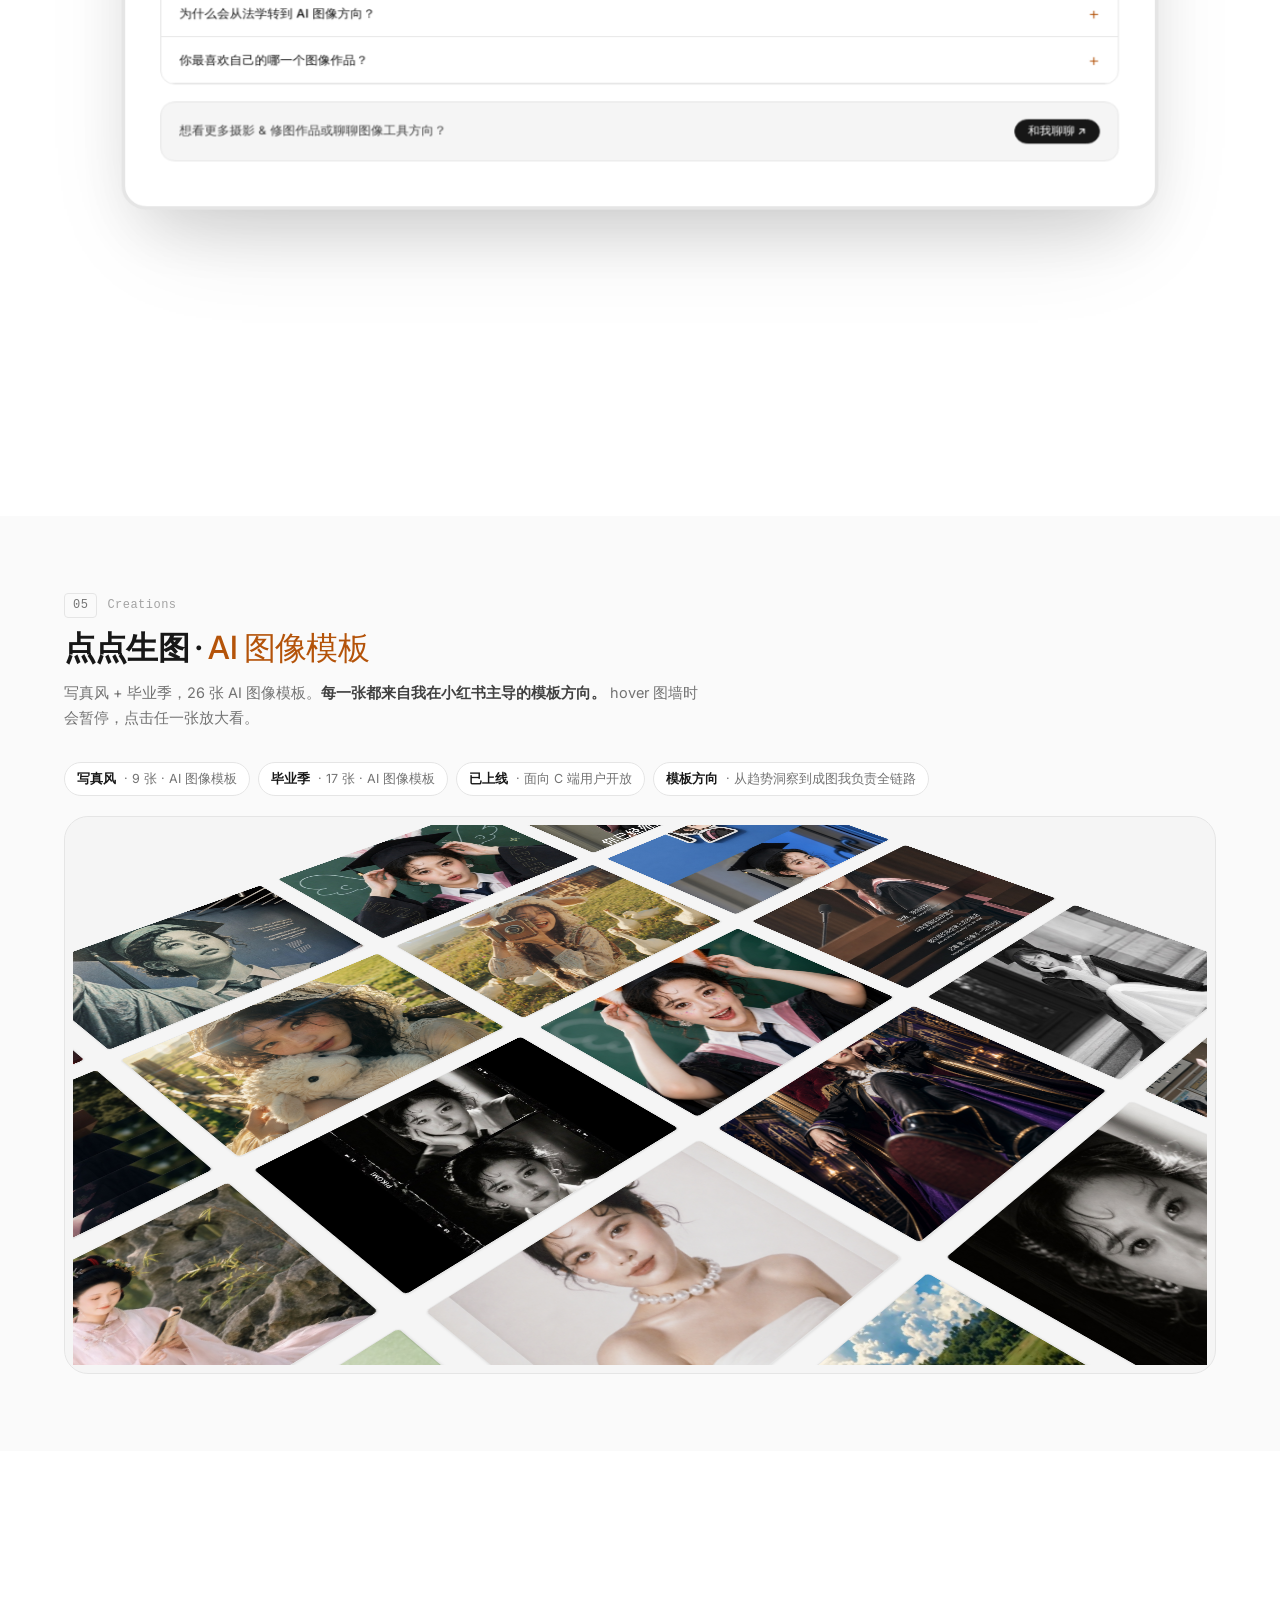
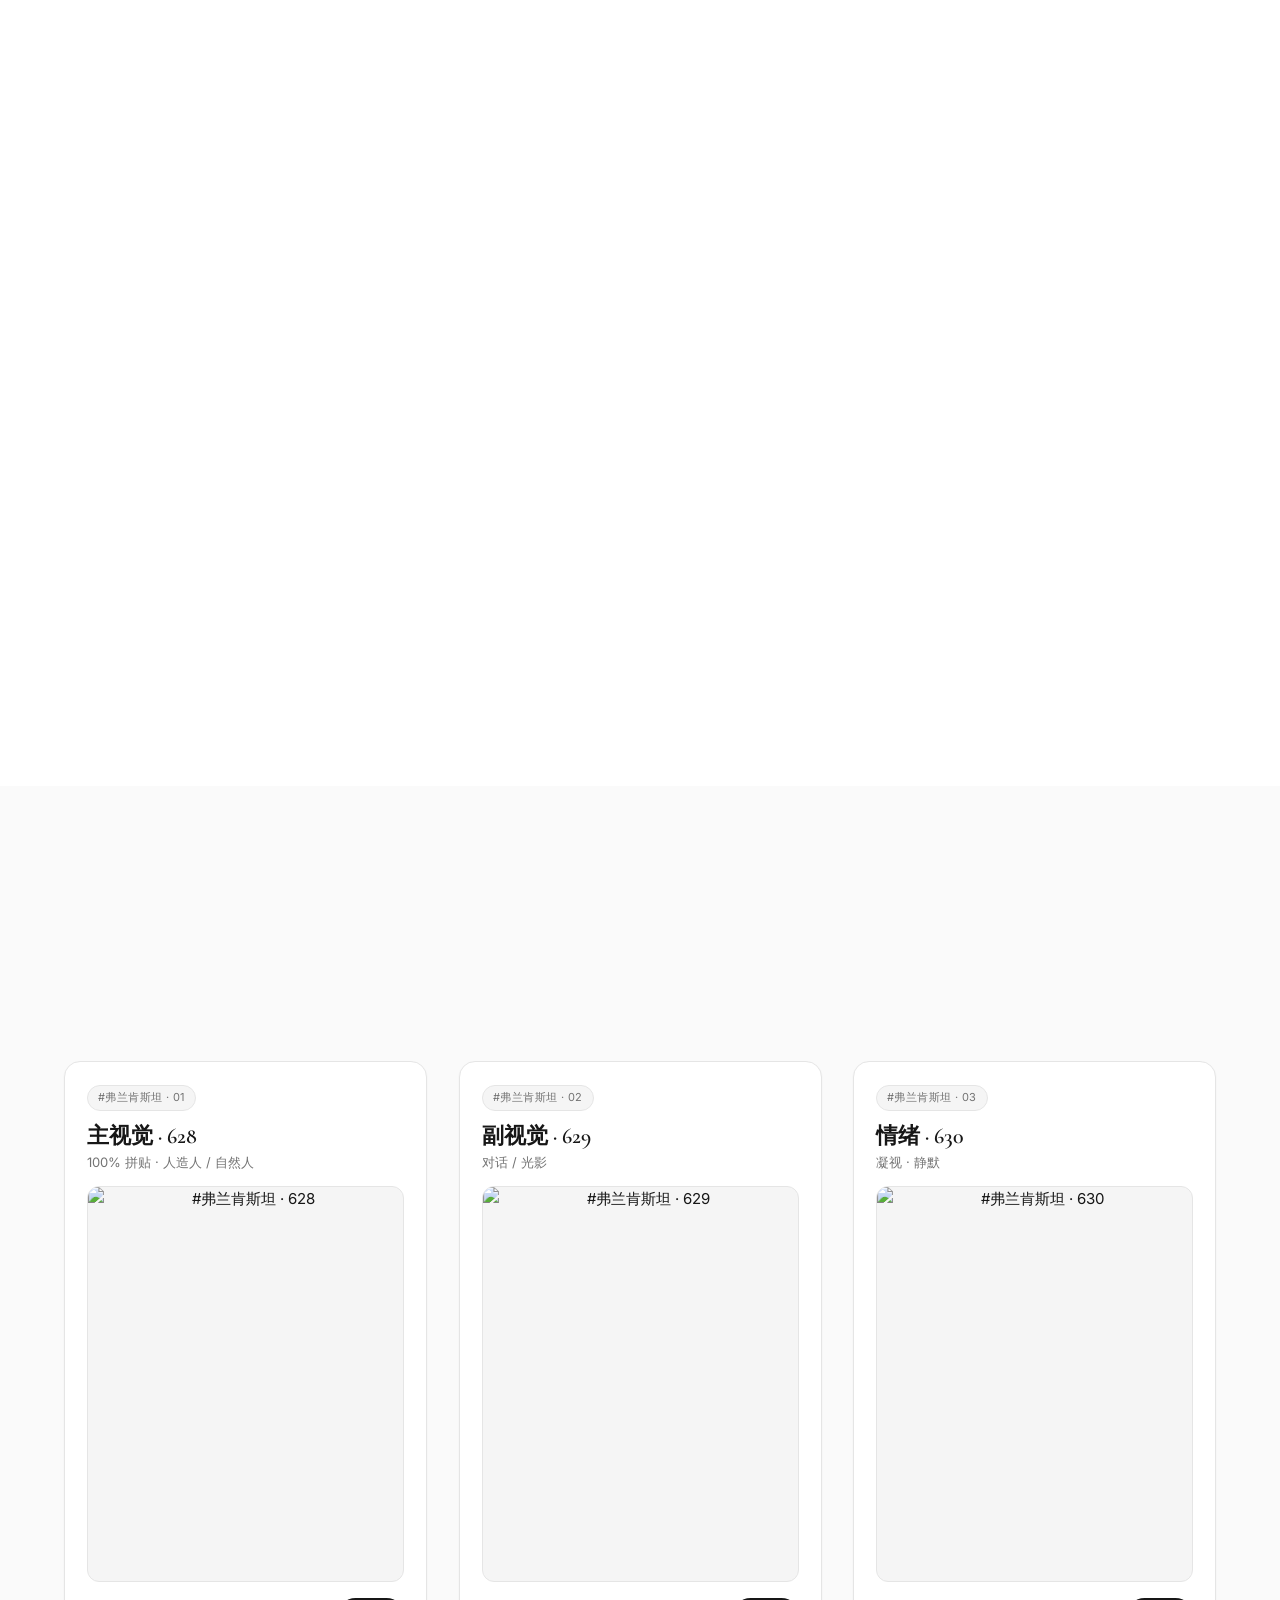
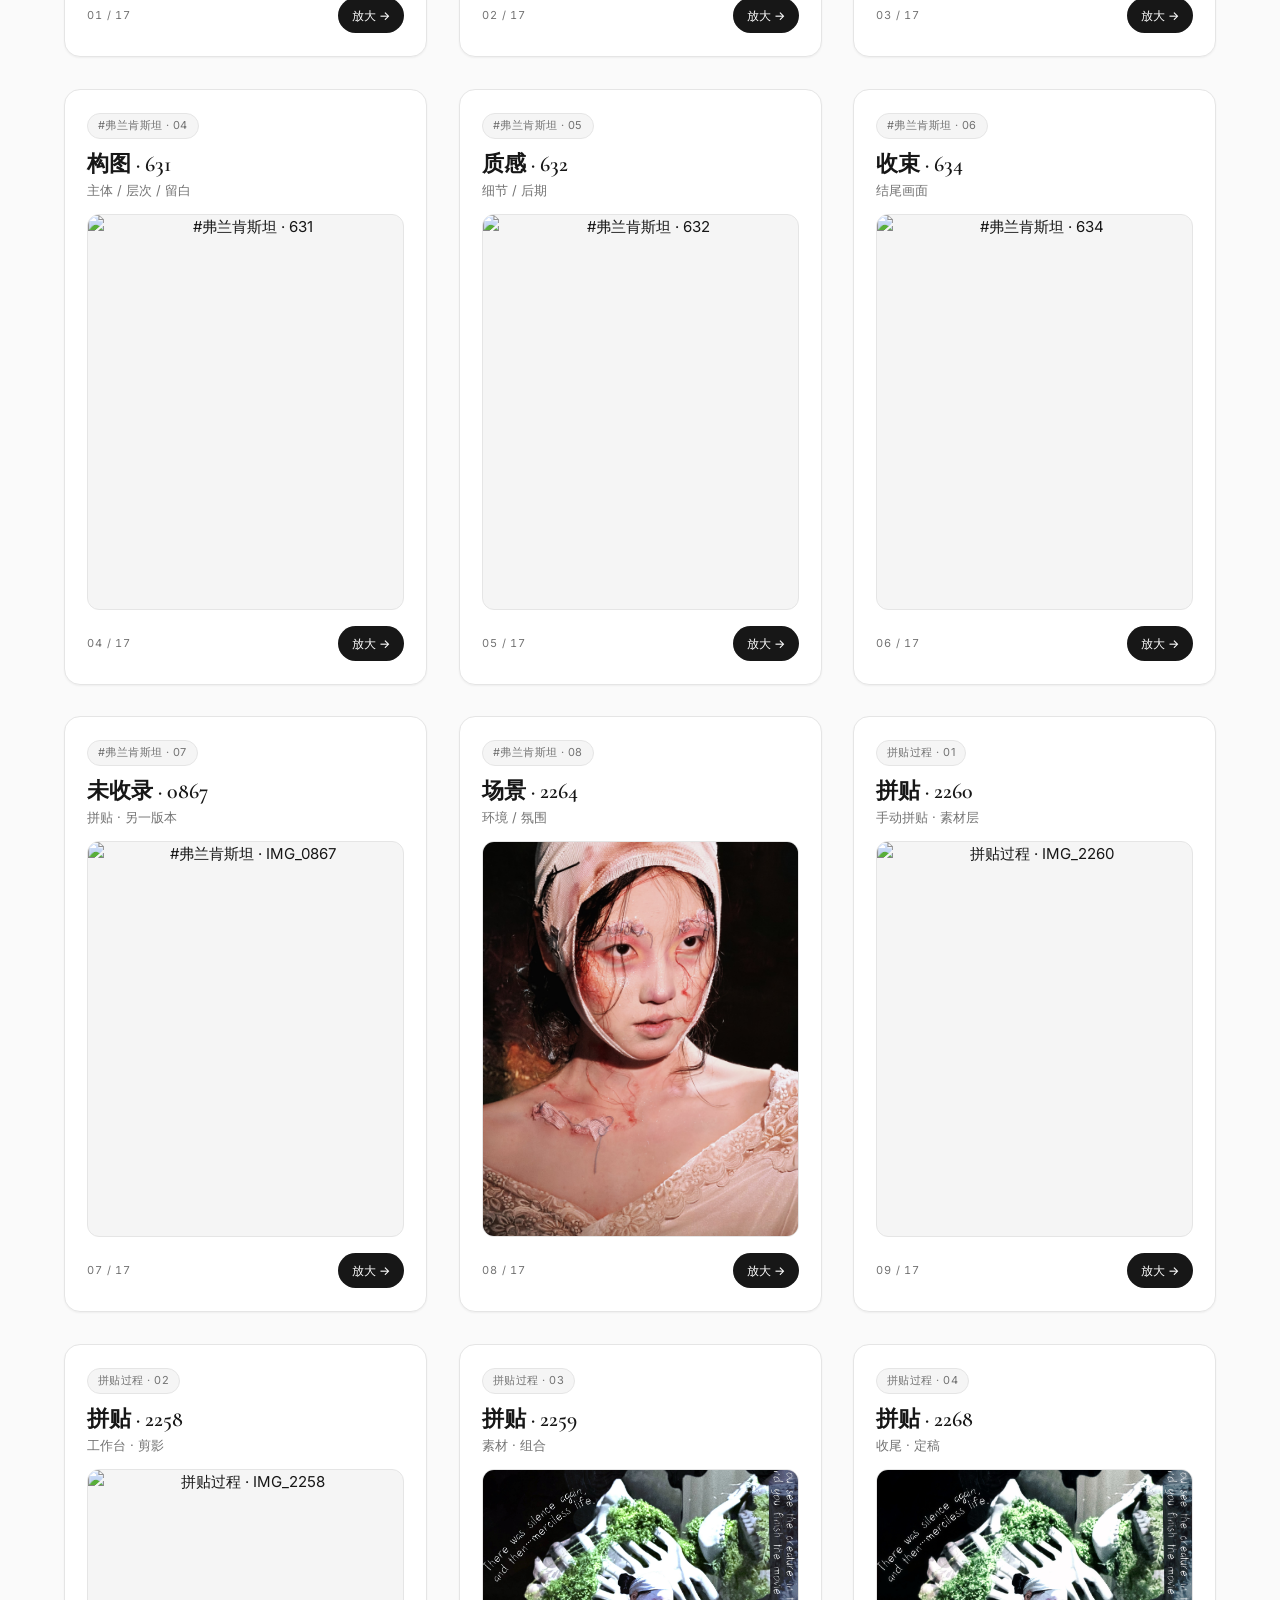
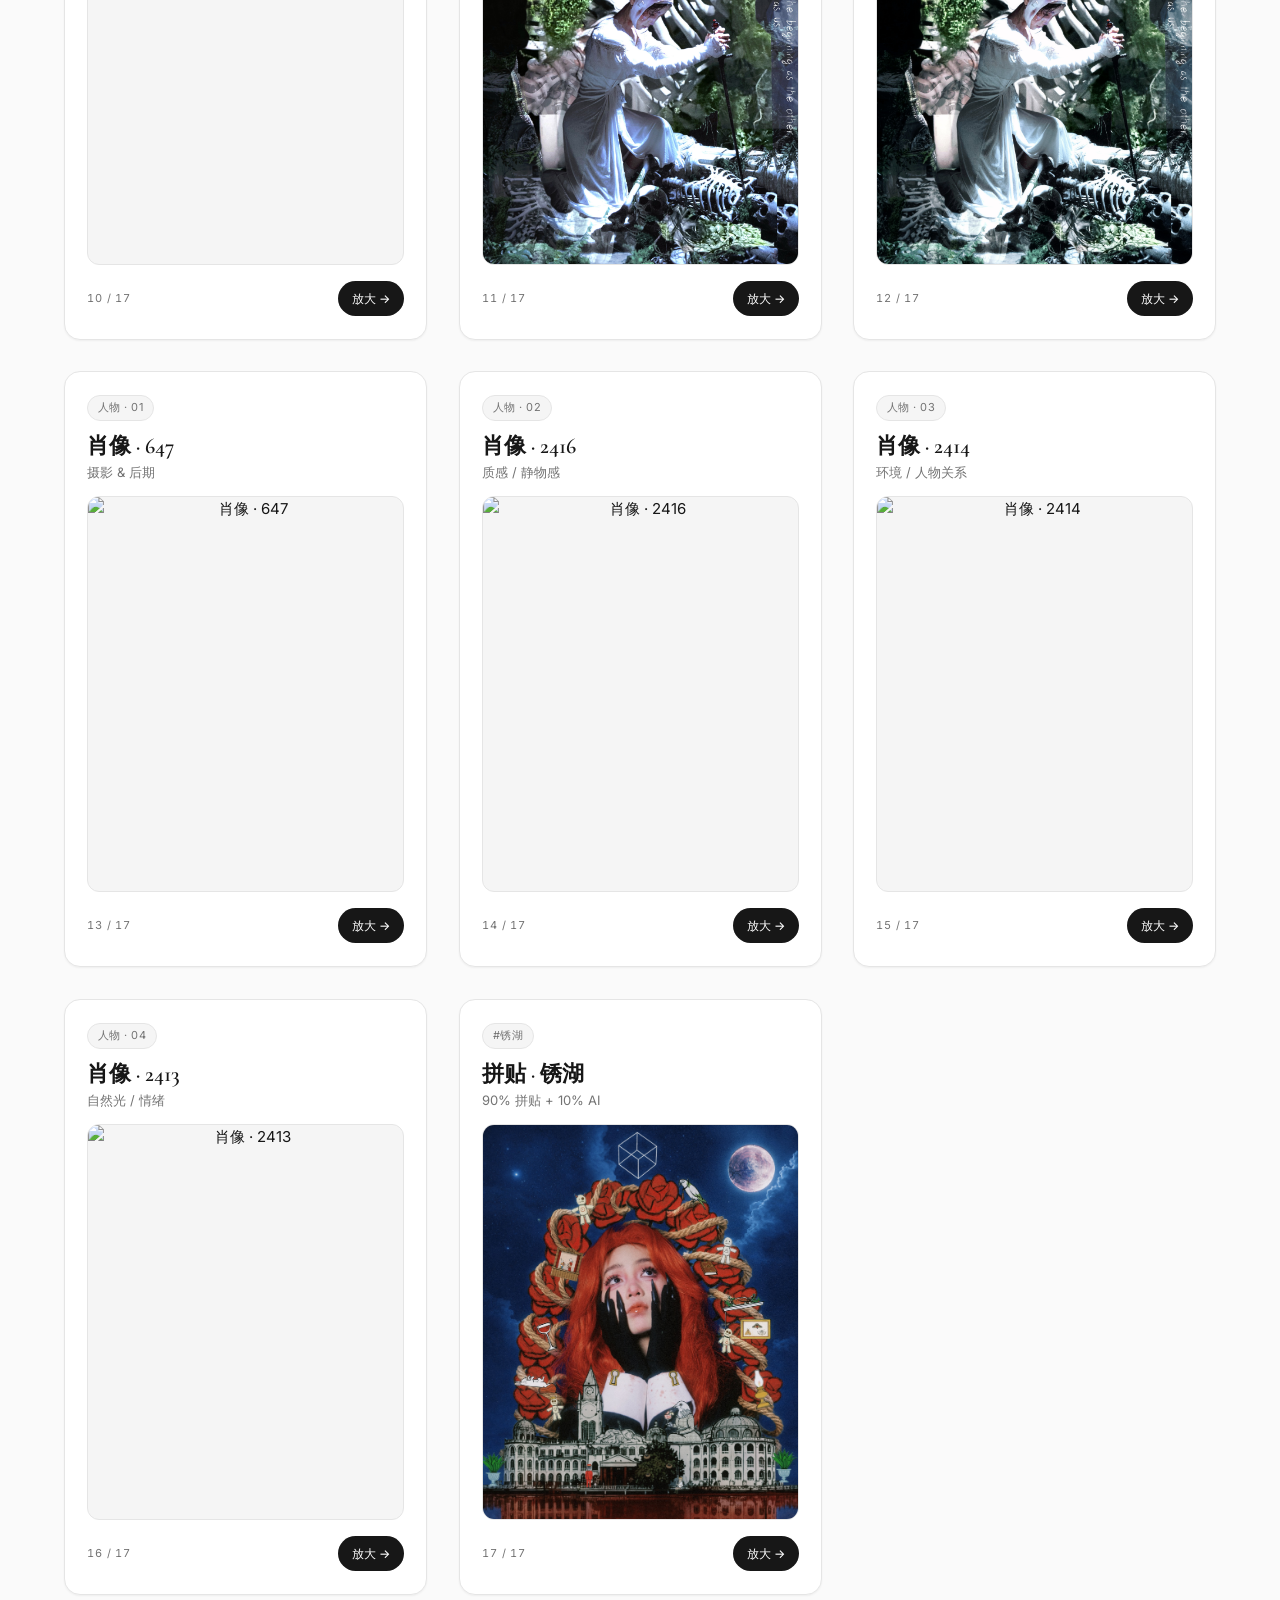
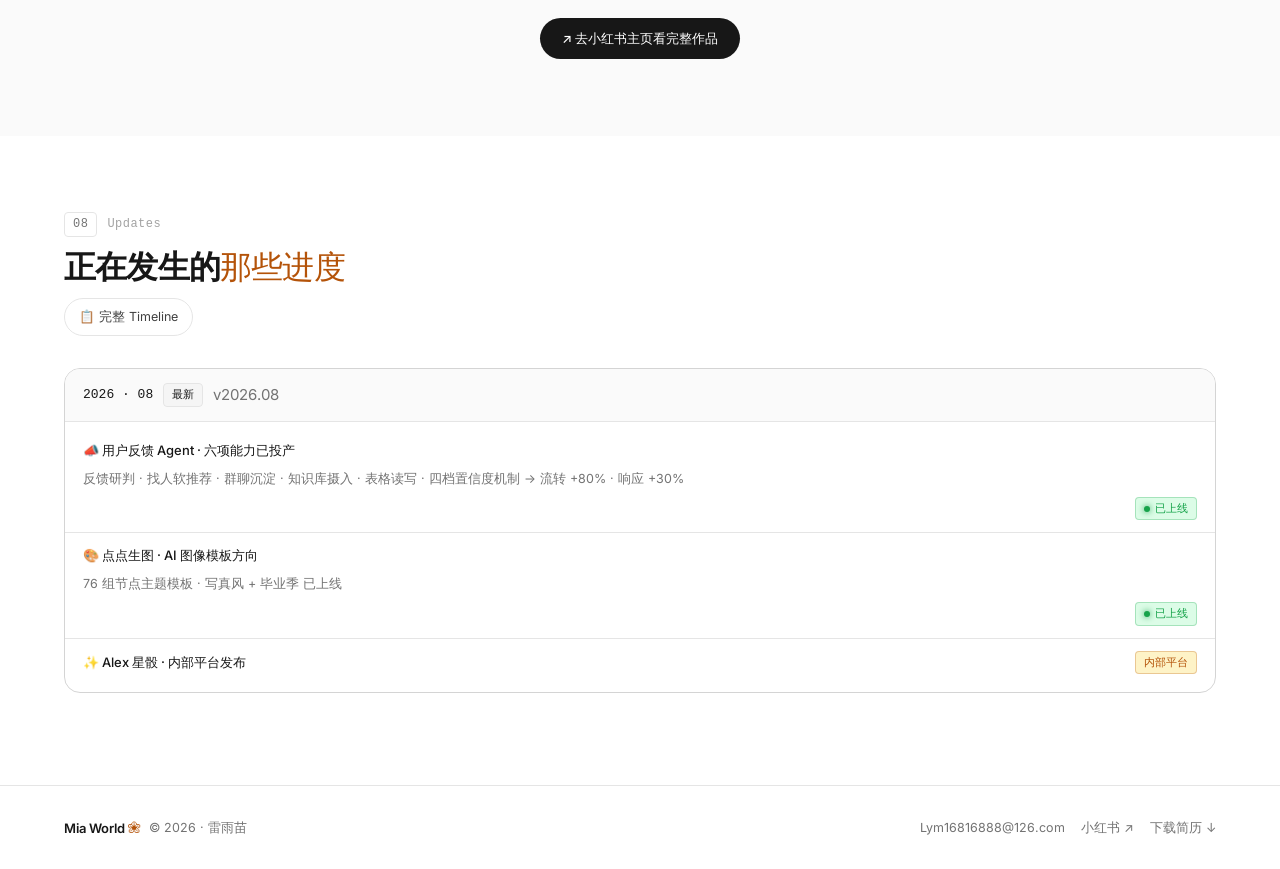
==== commit 9dbeb4d9: "tweak: FAQ 竞品链路盘点 'Pinterest / 海外修图 App' → '豆包 / 专业修图 App'" ====
--- a/index.html
+++ b/index.html
@@ -984,7 +984,7 @@
         <details class="faq-item" data-faq="work" hidden>
           <summary>你怎么做「审美趋势洞察」？</summary>
           <div class="faq-body">
-            <p>三个入口交叉：<b>搜索词</b>（用户实际在找什么风格）、<b>爆款样本</b>（哪些图正在被大量收藏/转发，回归共性特征）、<b>竞品链路盘点</b>（Pinterest / 海外修图 App 上正在发生什么）。<em>我更信行为数据不信问卷</em>——搜索是已经发生的审美需求，比"你喜欢什么风格"这种问题诚实得多。趋势洞察最后一定要能落成一句话：<b>下一批模板往哪个方向做</b>，否则就是无效洞察。</p>
+            <p>三个入口交叉：<b>搜索词</b>（用户实际在找什么风格）、<b>爆款样本</b>（哪些图正在被大量收藏/转发，回归共性特征）、<b>竞品链路盘点</b>（豆包 / 专业修图 App 上正在发生什么）。<em>我更信行为数据不信问卷</em>——搜索是已经发生的审美需求，比"你喜欢什么风格"这种问题诚实得多。趋势洞察最后一定要能落成一句话：<b>下一批模板往哪个方向做</b>，否则就是无效洞察。</p>
           </div>
         </details>
         <details class="faq-item" data-faq="work" hidden>
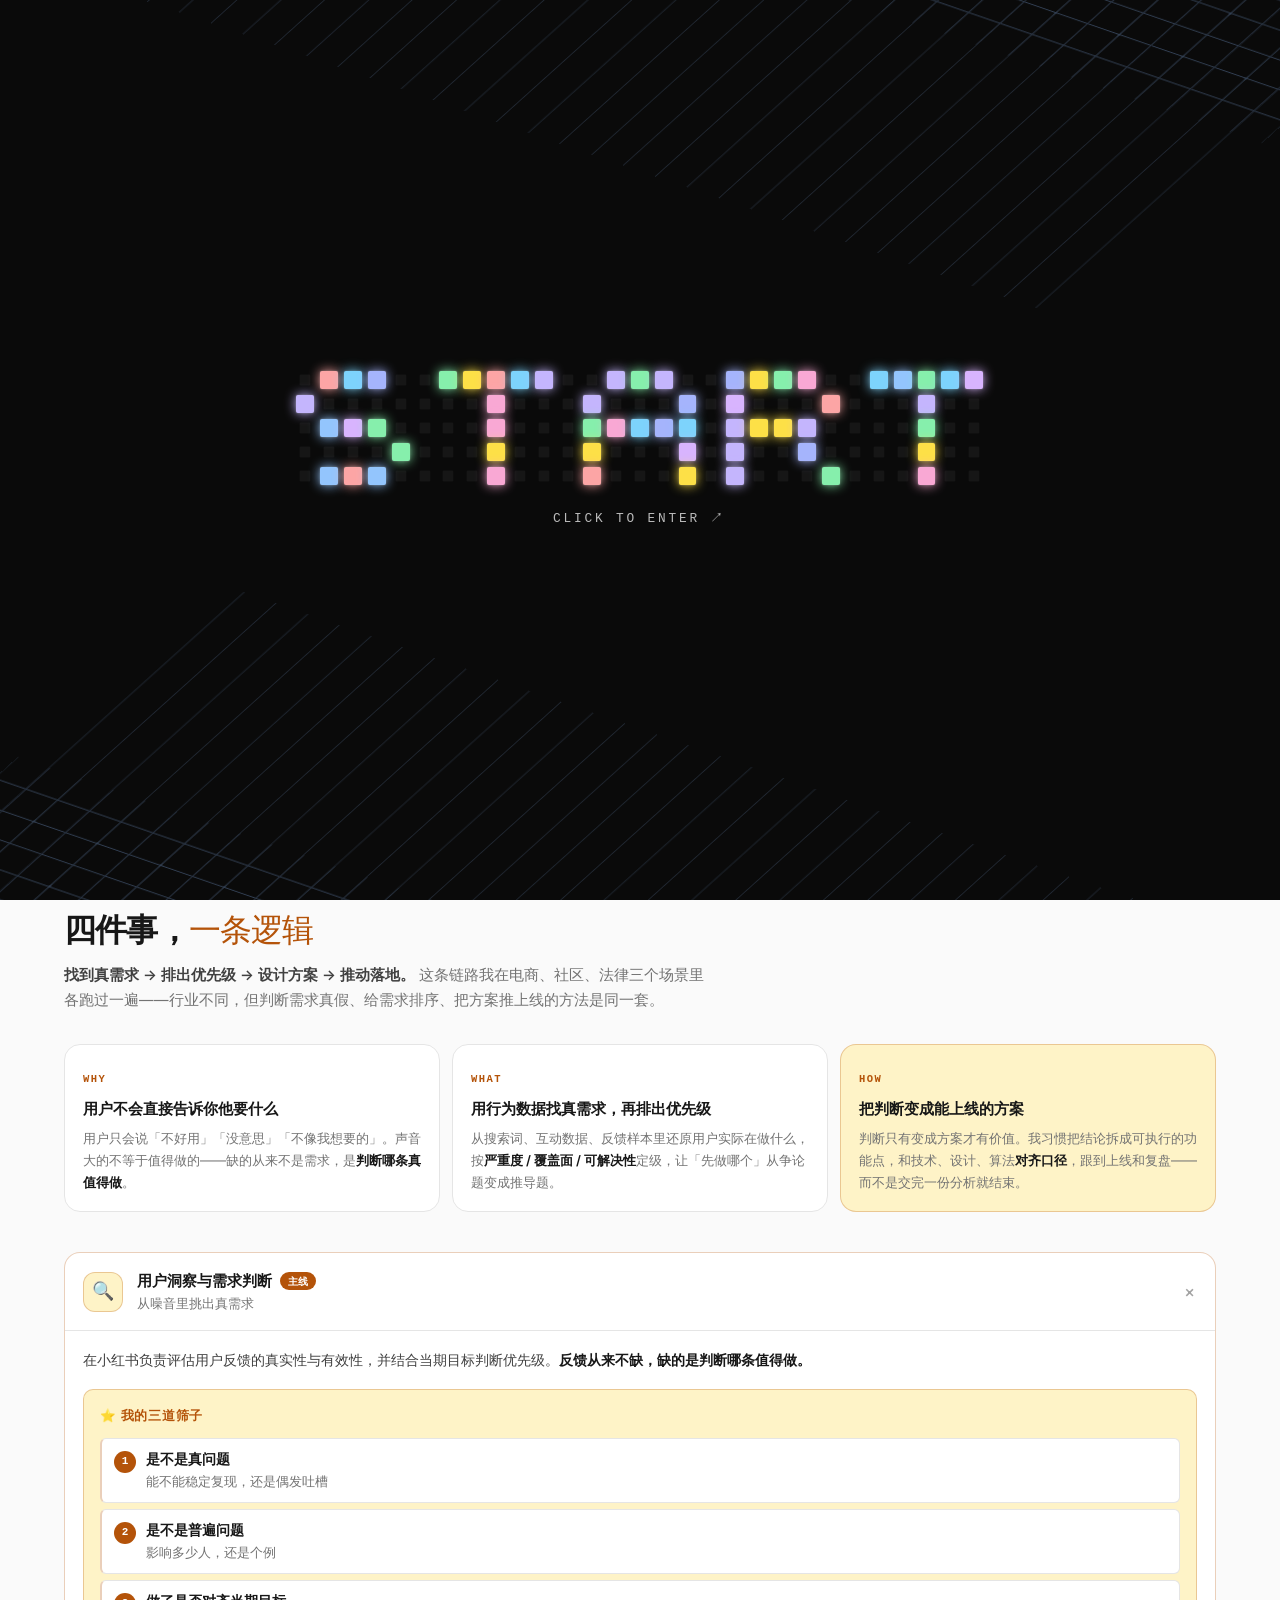
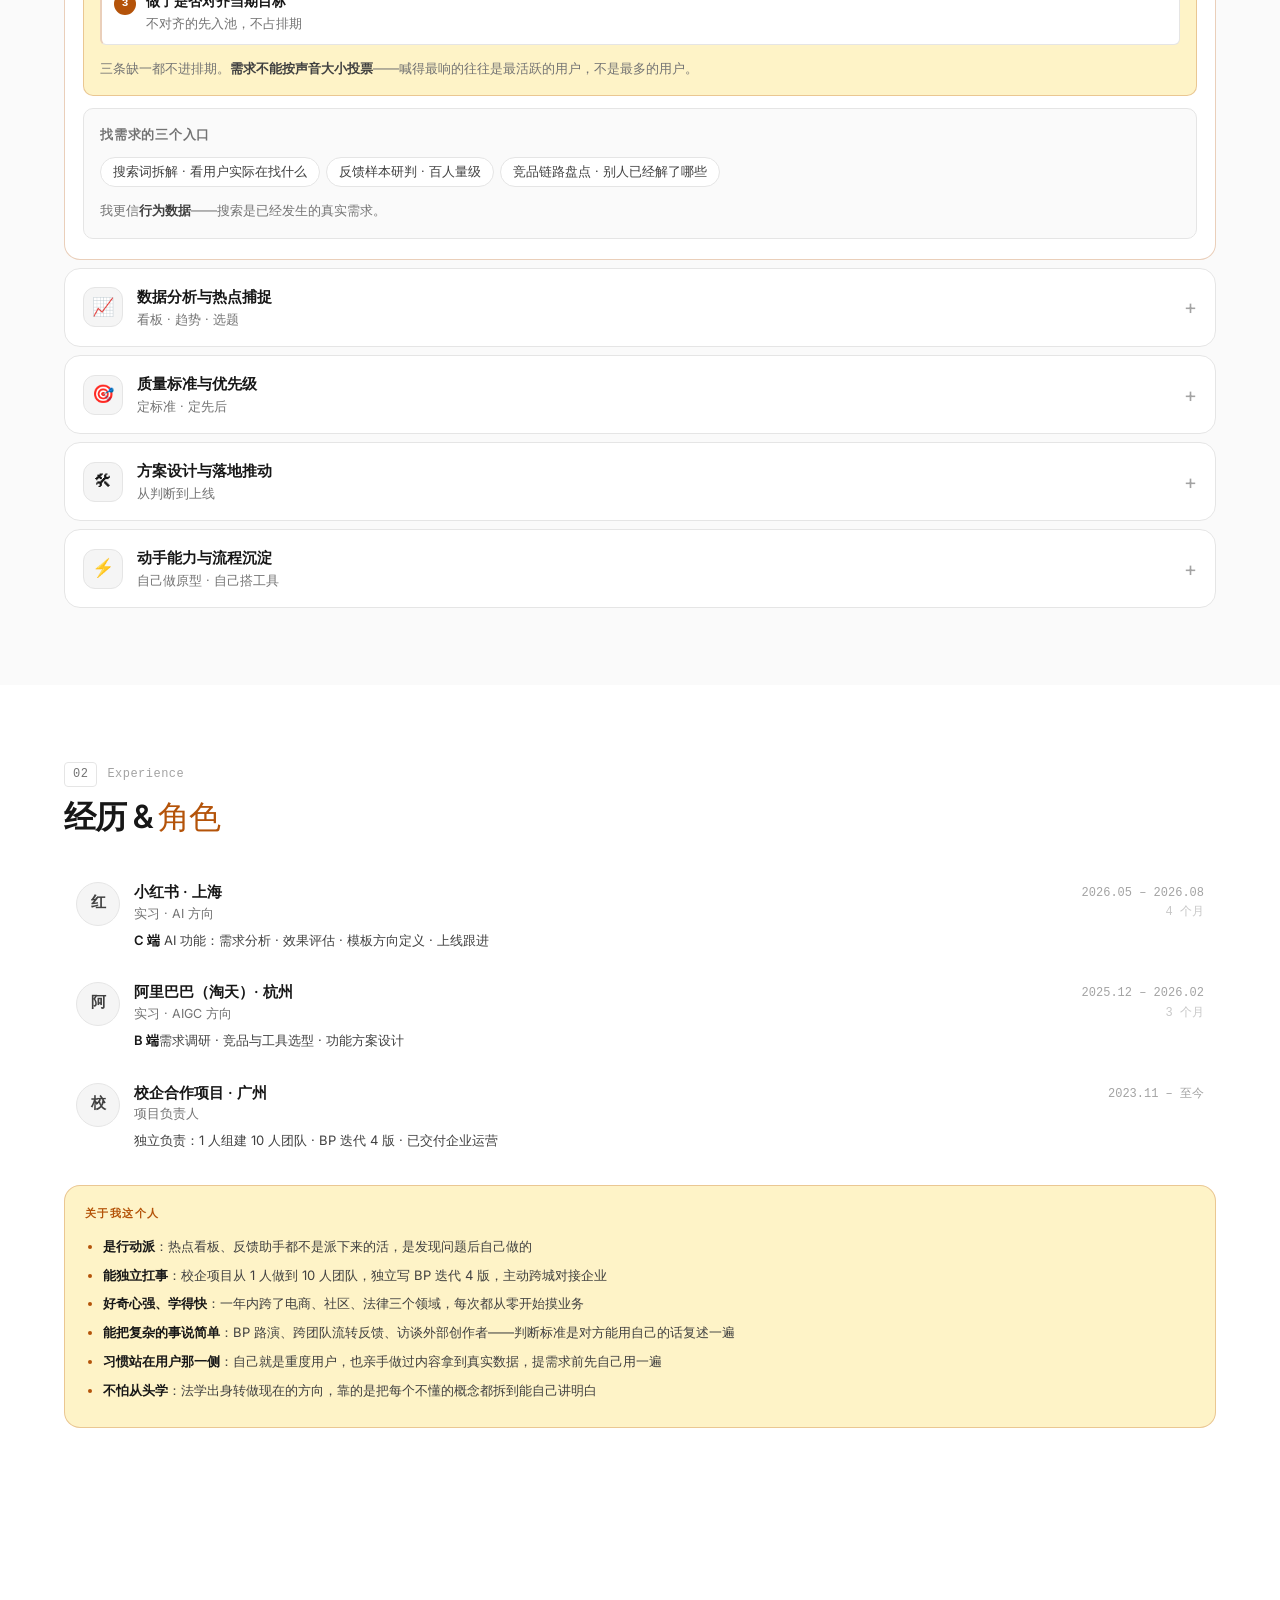
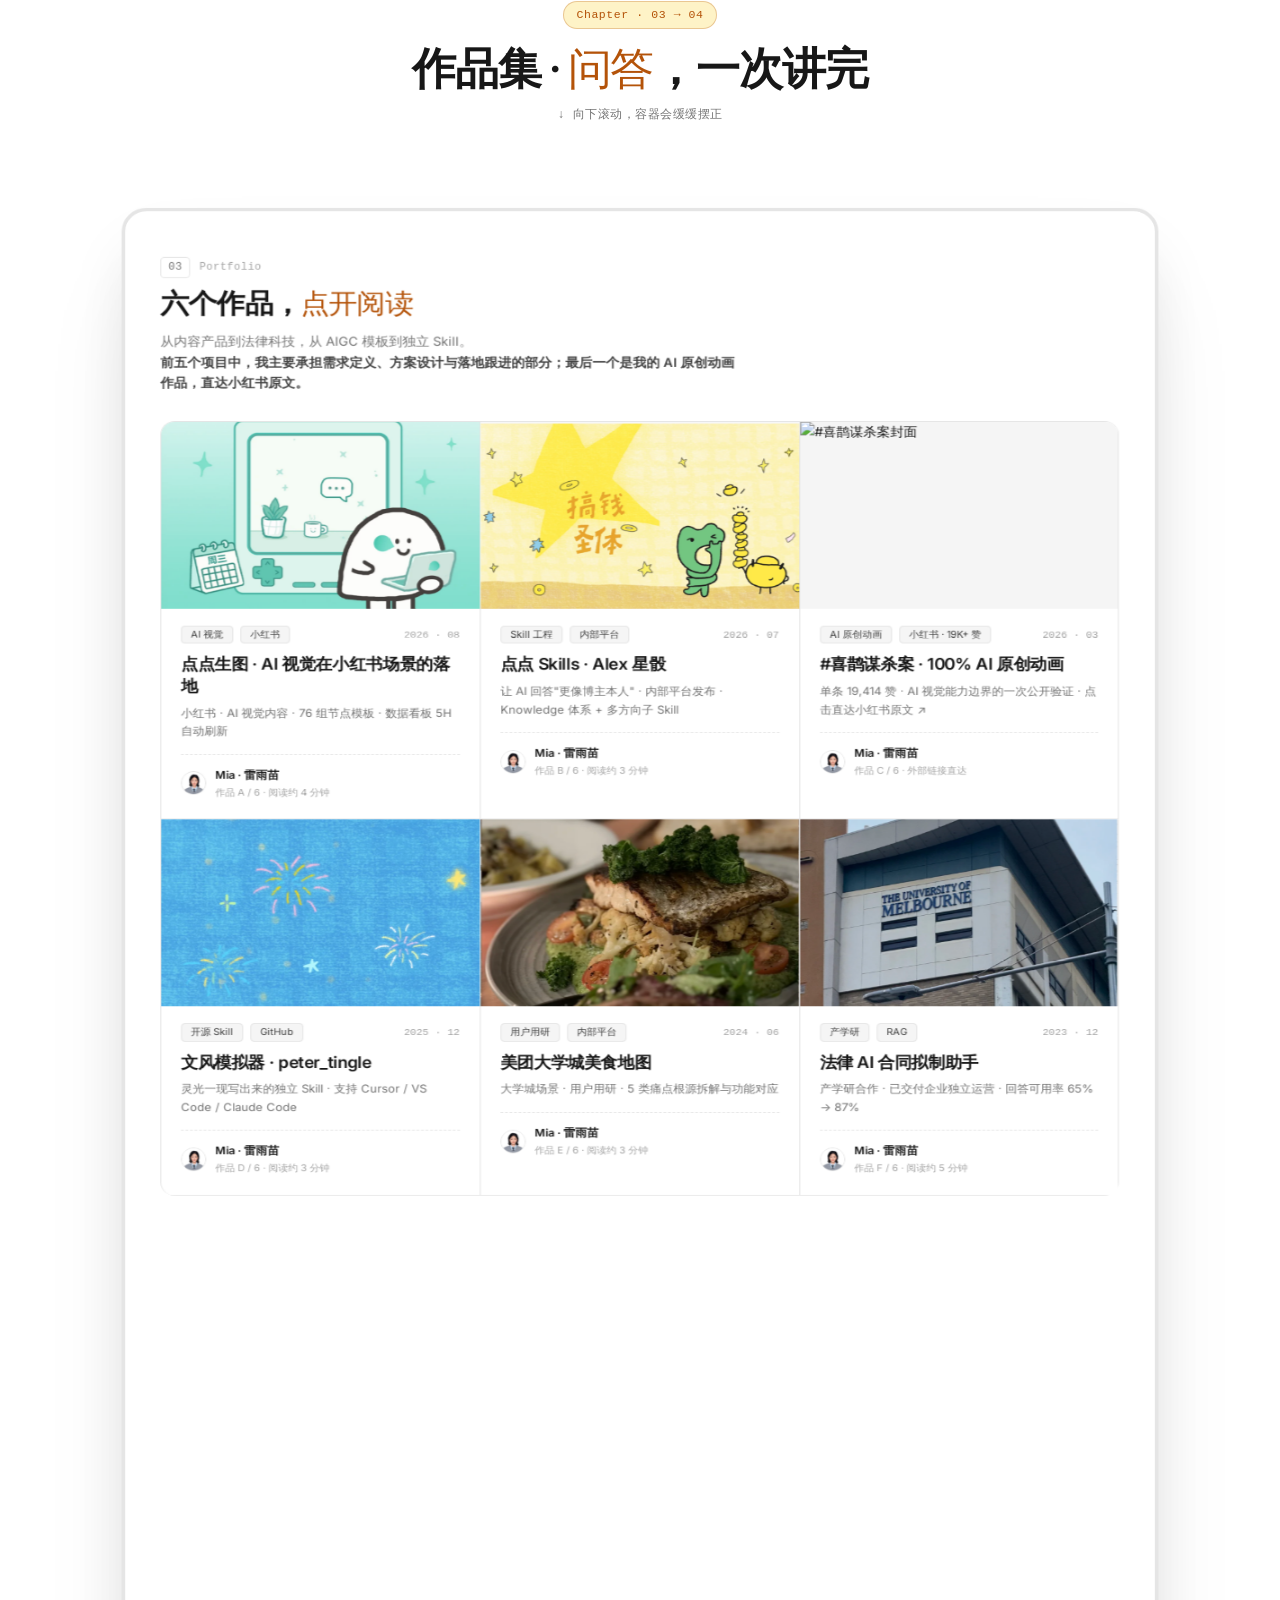
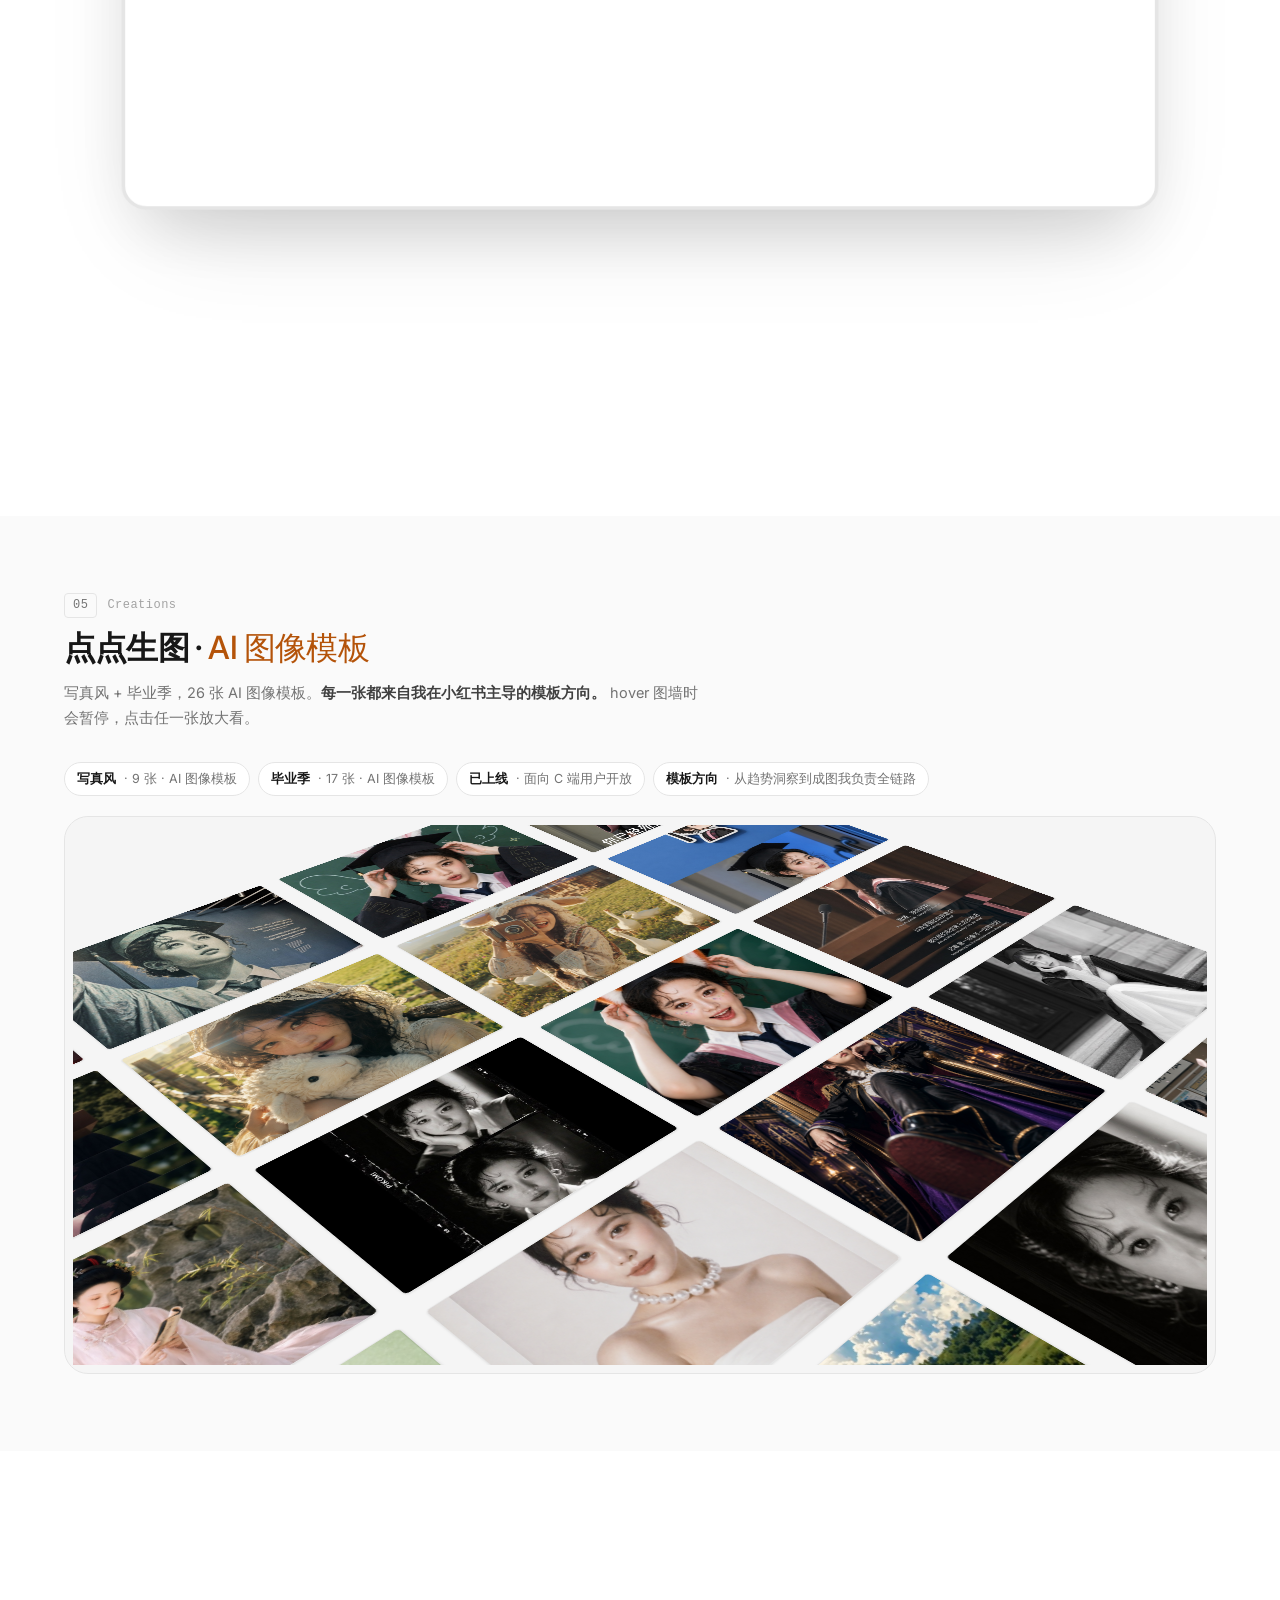
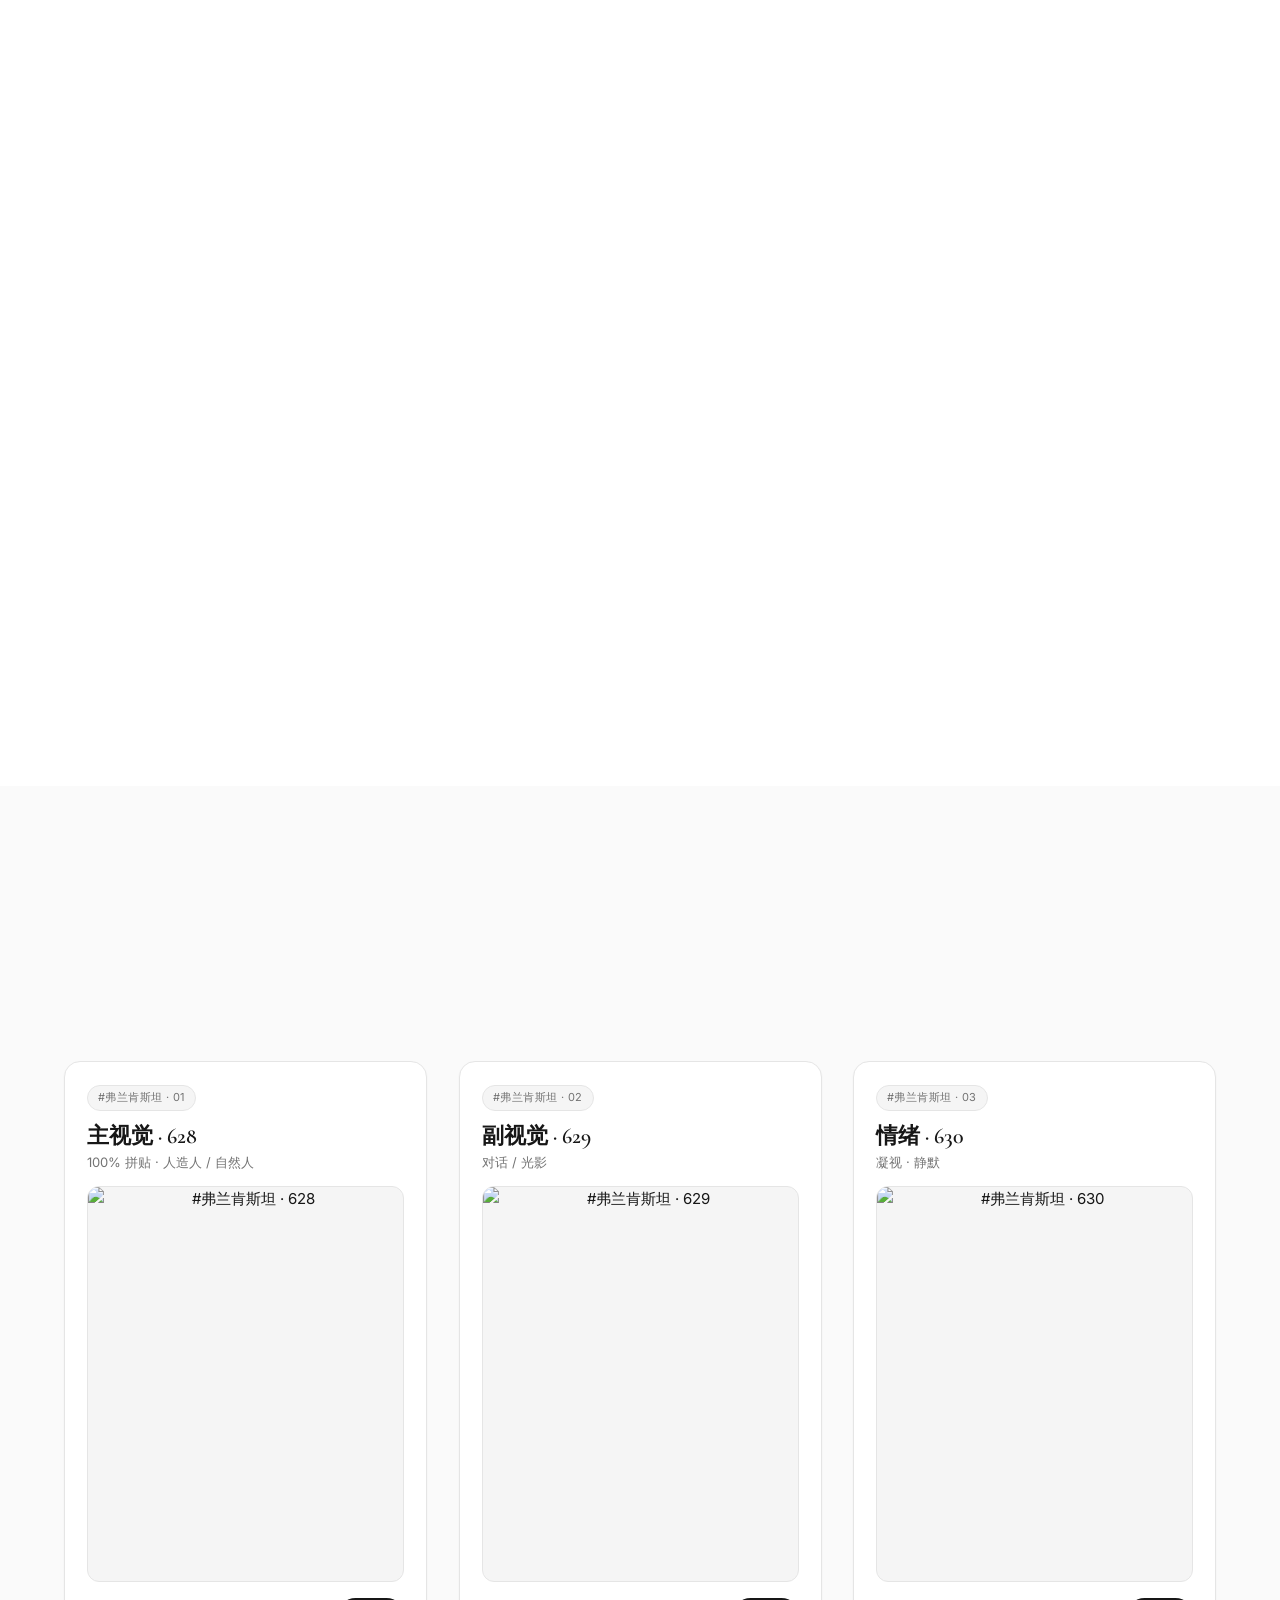
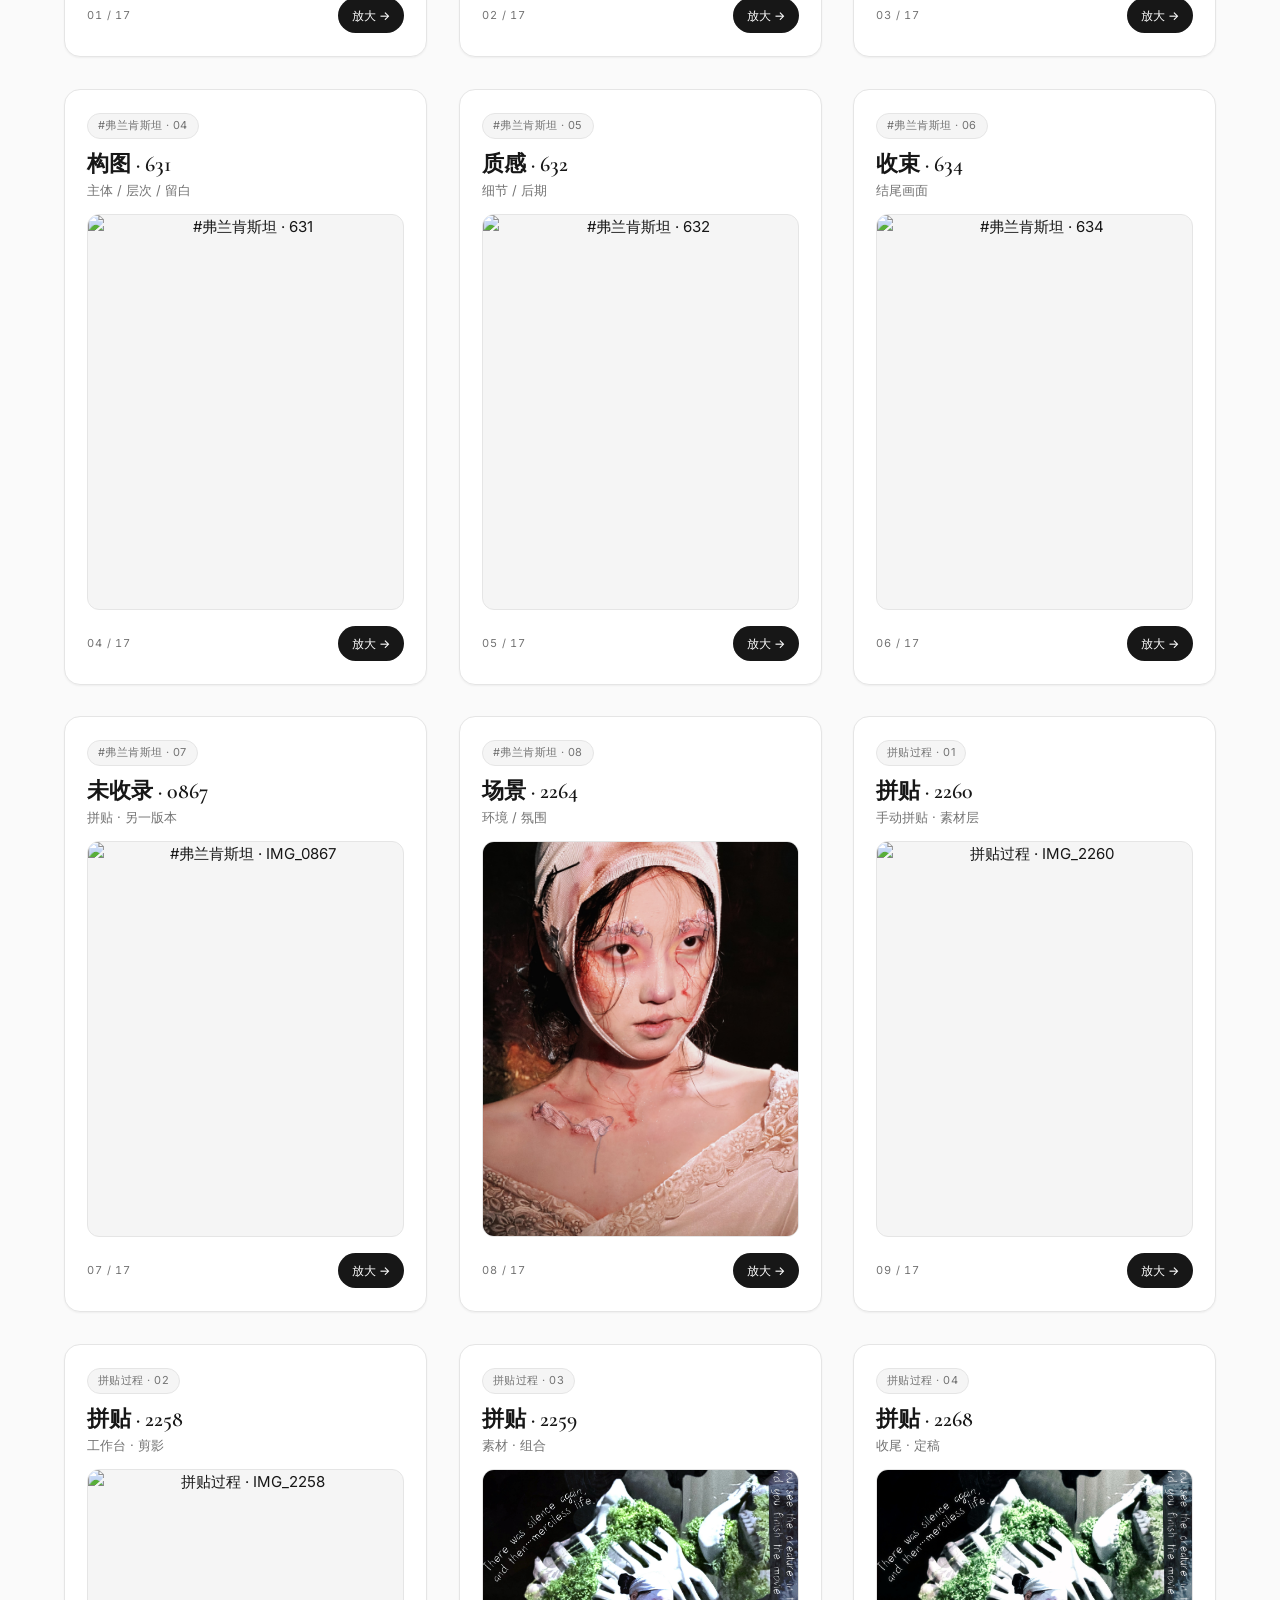
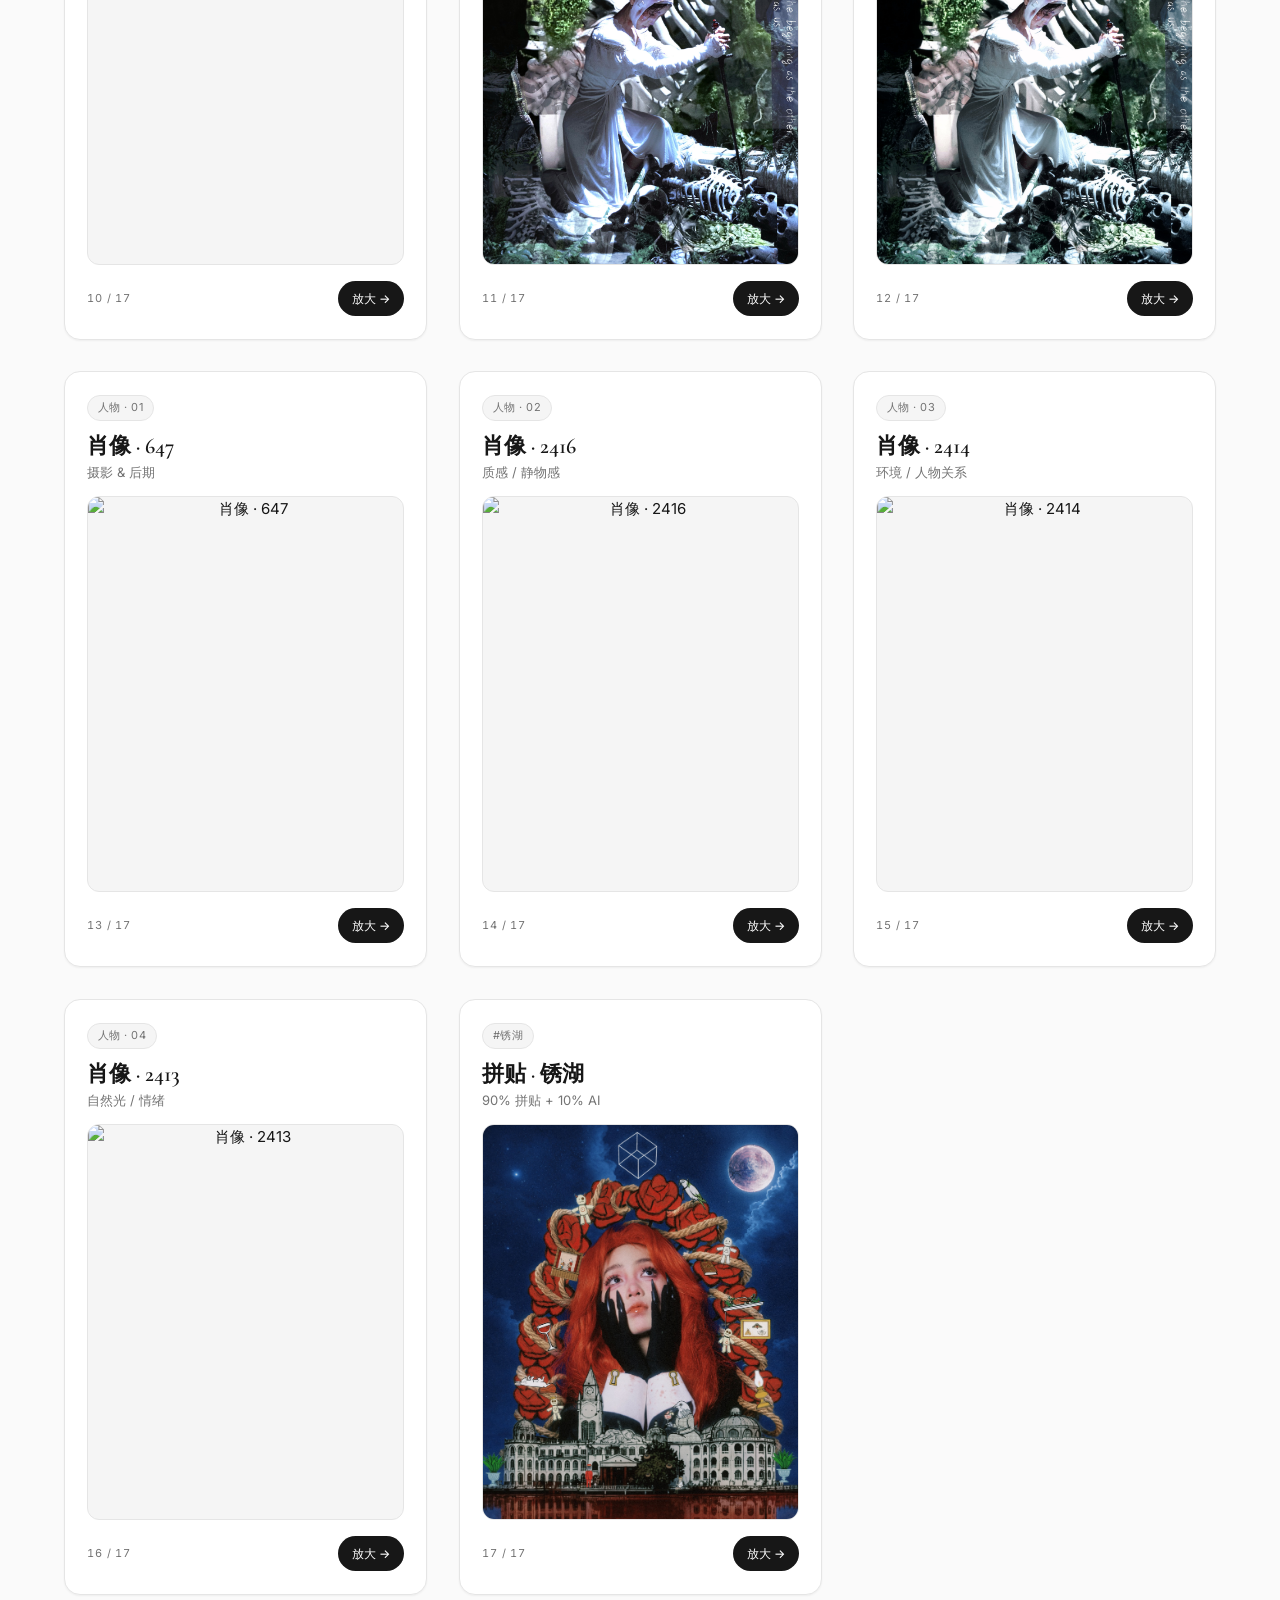
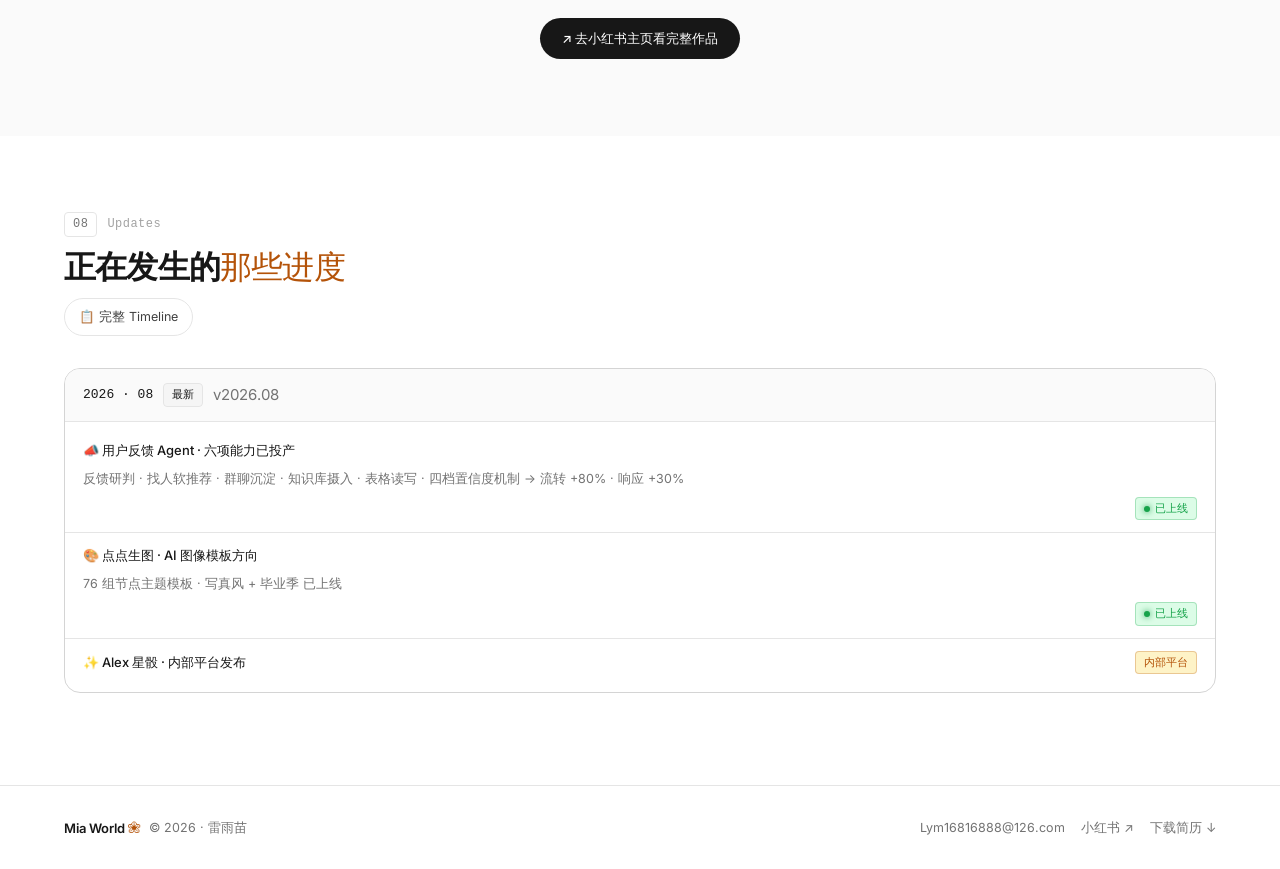
==== commit 5925c043: "chore: FAQ 删除'关于合作'分类（按钮 + 2 组问答）" ====
--- a/index.html
+++ b/index.html
@@ -951,7 +951,6 @@
         <button class="active" data-faq="me">👤 关于我</button>
         <button data-faq="work">🖼 关于图像工具方向</button>
         <button data-faq="ai">🤖 关于 AI 与 Vibe Coding</button>
-        <button data-faq="collab">🤝 关于合作</button>
         <button data-faq="create">📸 关于摄影 &amp; 修图作品</button>
       </div>
 
@@ -1022,19 +1021,6 @@
           <summary>做图像方向的 Prompt / 模板有什么心得？</summary>
           <div class="faq-body">
             <p>三条我反复验证过的：<em>结构比修辞重要</em>——决定成图的从来不是形容词堆多少，而是构图 / 光线 / 焦段这些结构位；<em>QA 范例比规则好用</em>——给三张"这样是对的、这样是错的"比写十条约束更快对齐；<em>约束条件是保底不是主菜</em>——它防事故，但不带来惊喜，惊喜来自方向选对了没。</p>
-          </div>
-        </details>
-
-        <details class="faq-item" data-faq="collab" hidden>
-          <summary>可以找你合作什么？</summary>
-          <div class="faq-body">
-            <p>AI 图像方向的方案咨询、模型 / 模板测评方法、审美趋势洞察、Prompt &amp; Skill 工程，以及"把一个图像想法快速做成能用的原型"这件事。有摄影 / 修图 / AI 视觉方向的项目都欢迎聊。</p>
-          </div>
-        </details>
-        <details class="faq-item" data-faq="collab" hidden>
-          <summary>怎么联系你？可以看你的摄影和修图作品吗？</summary>
-          <div class="faq-body">
-            <p>邮箱 <a href="mailto:Lym16816888@126.com">Lym16816888@126.com</a>，小红书搜 <b>88888888Richy</b>。个人摄影 &amp; 修图作品可以直接看：作品集里的<b>点点生图</b>展示了 30 张 AI 图像模板成图（毕业季 + 写真风），也可以到我小红书主页翻更多原创视觉内容。需要更完整的图集我可以单独发。</p>
           </div>
         </details>
 
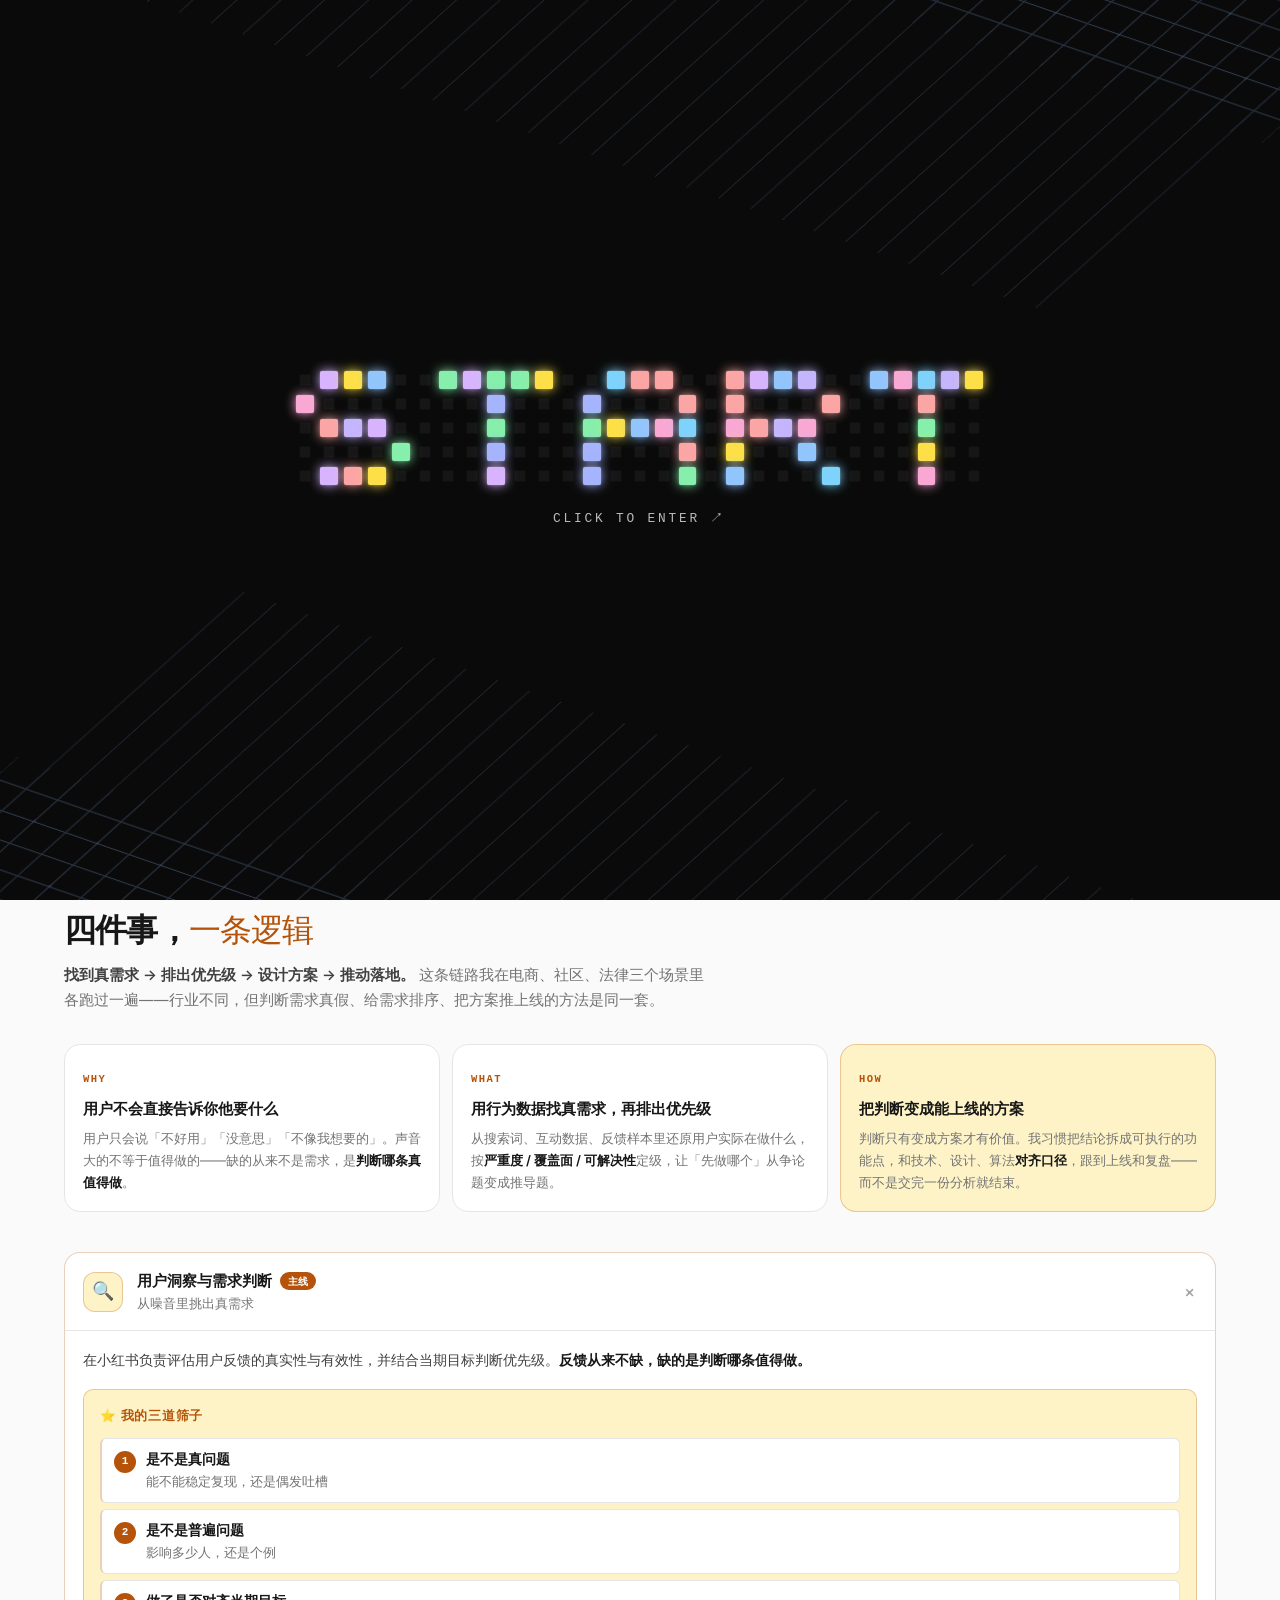
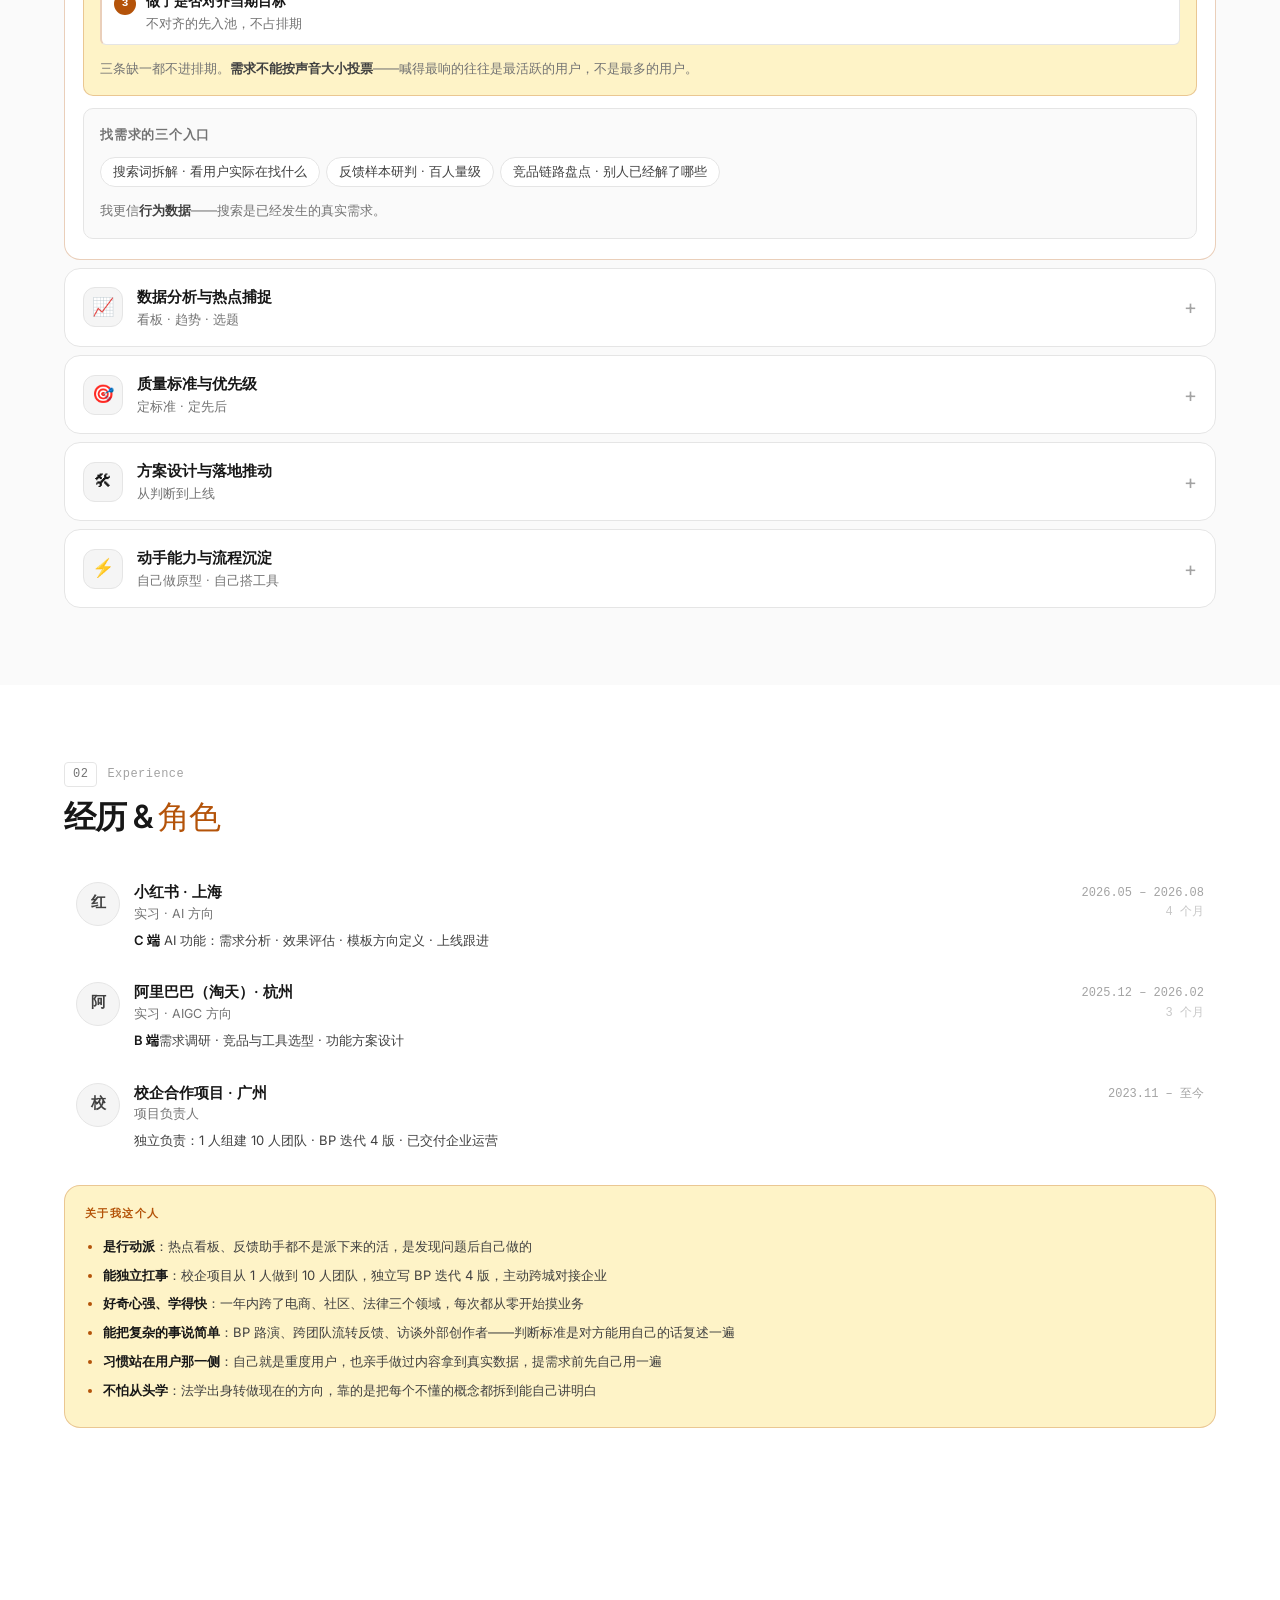
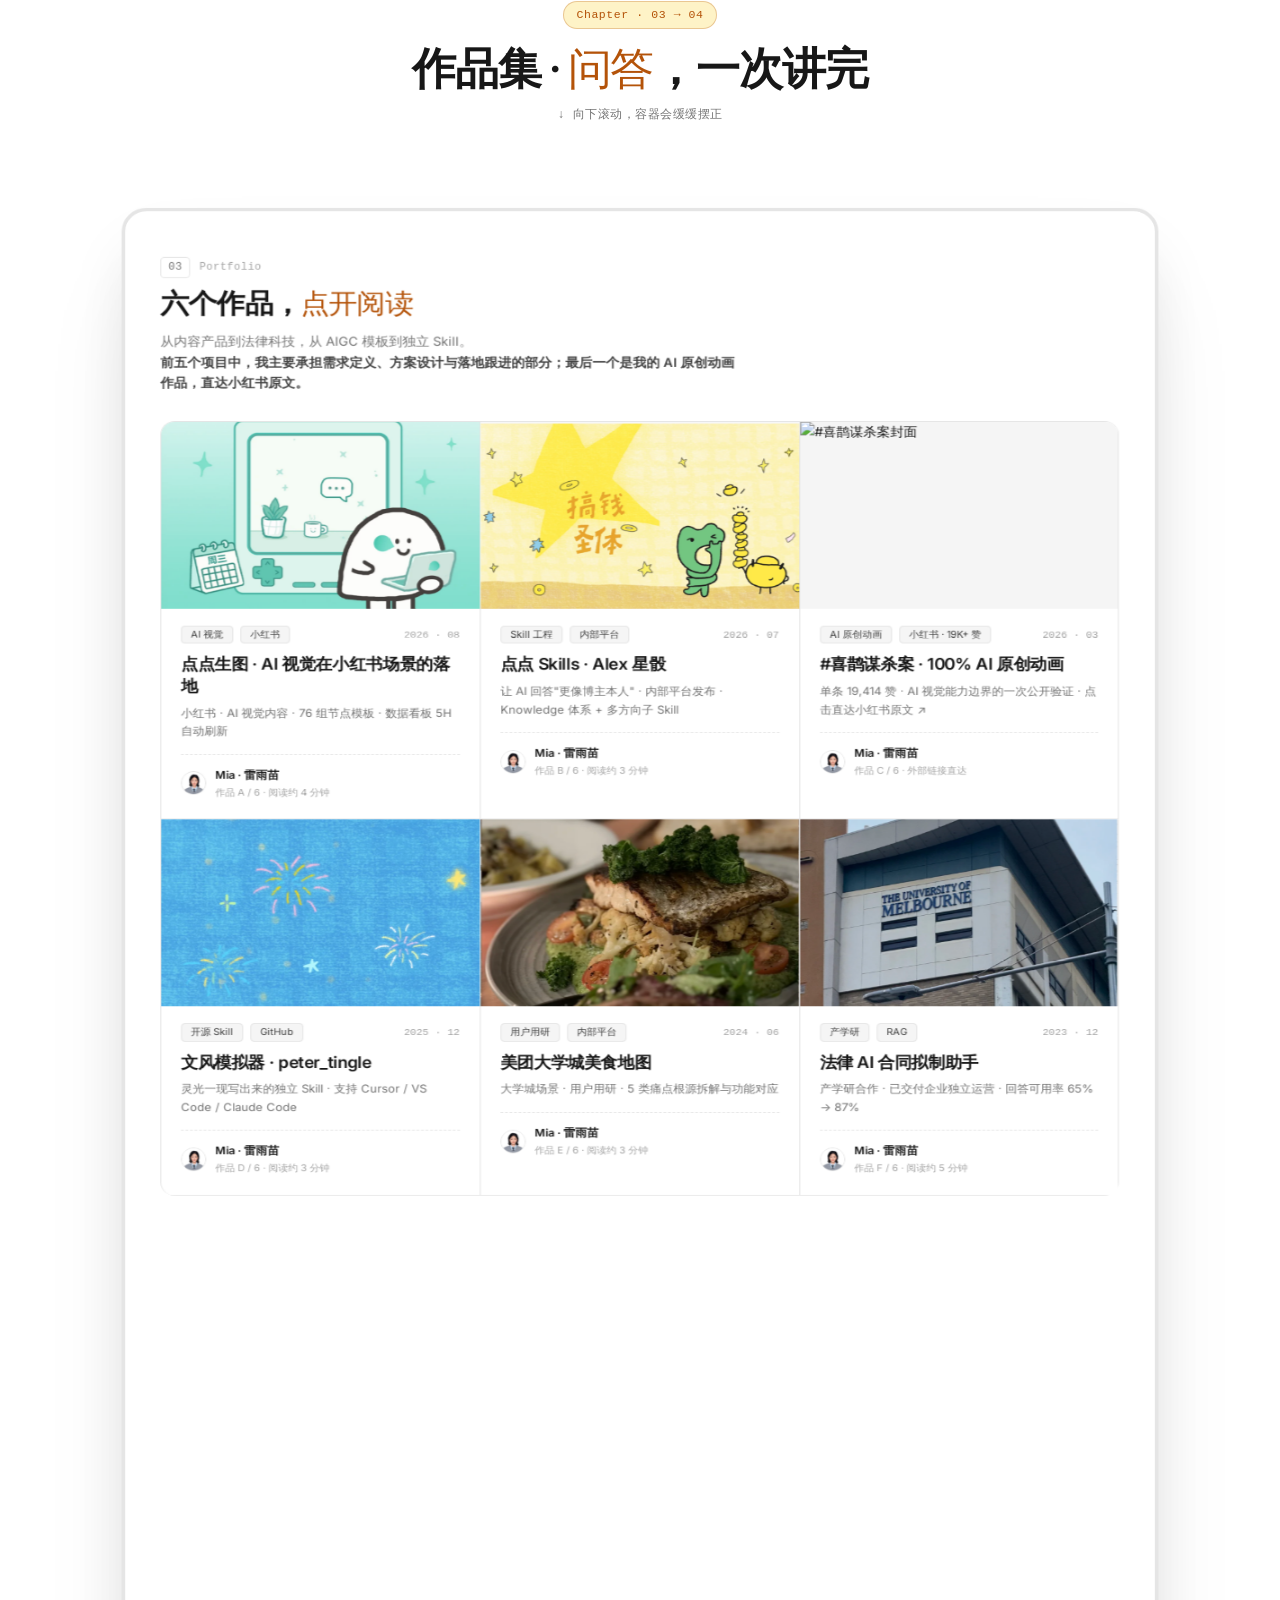
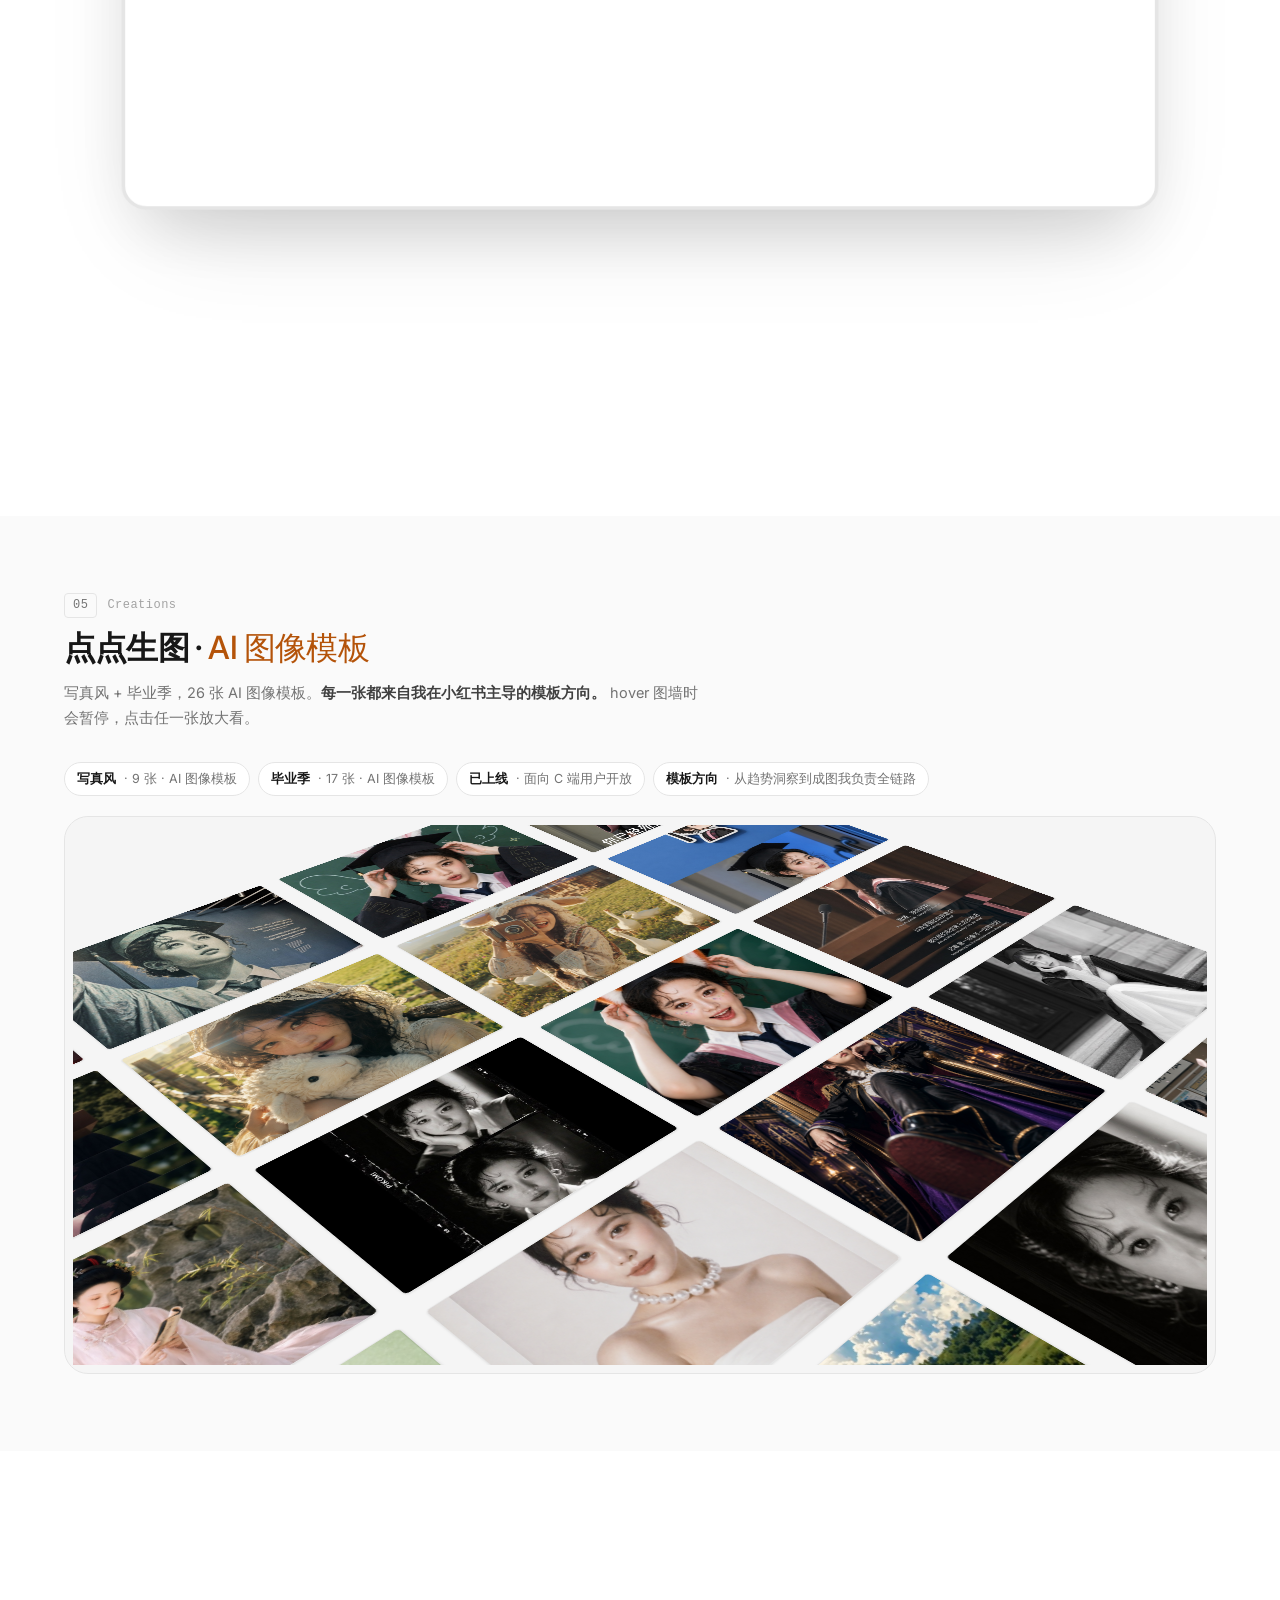
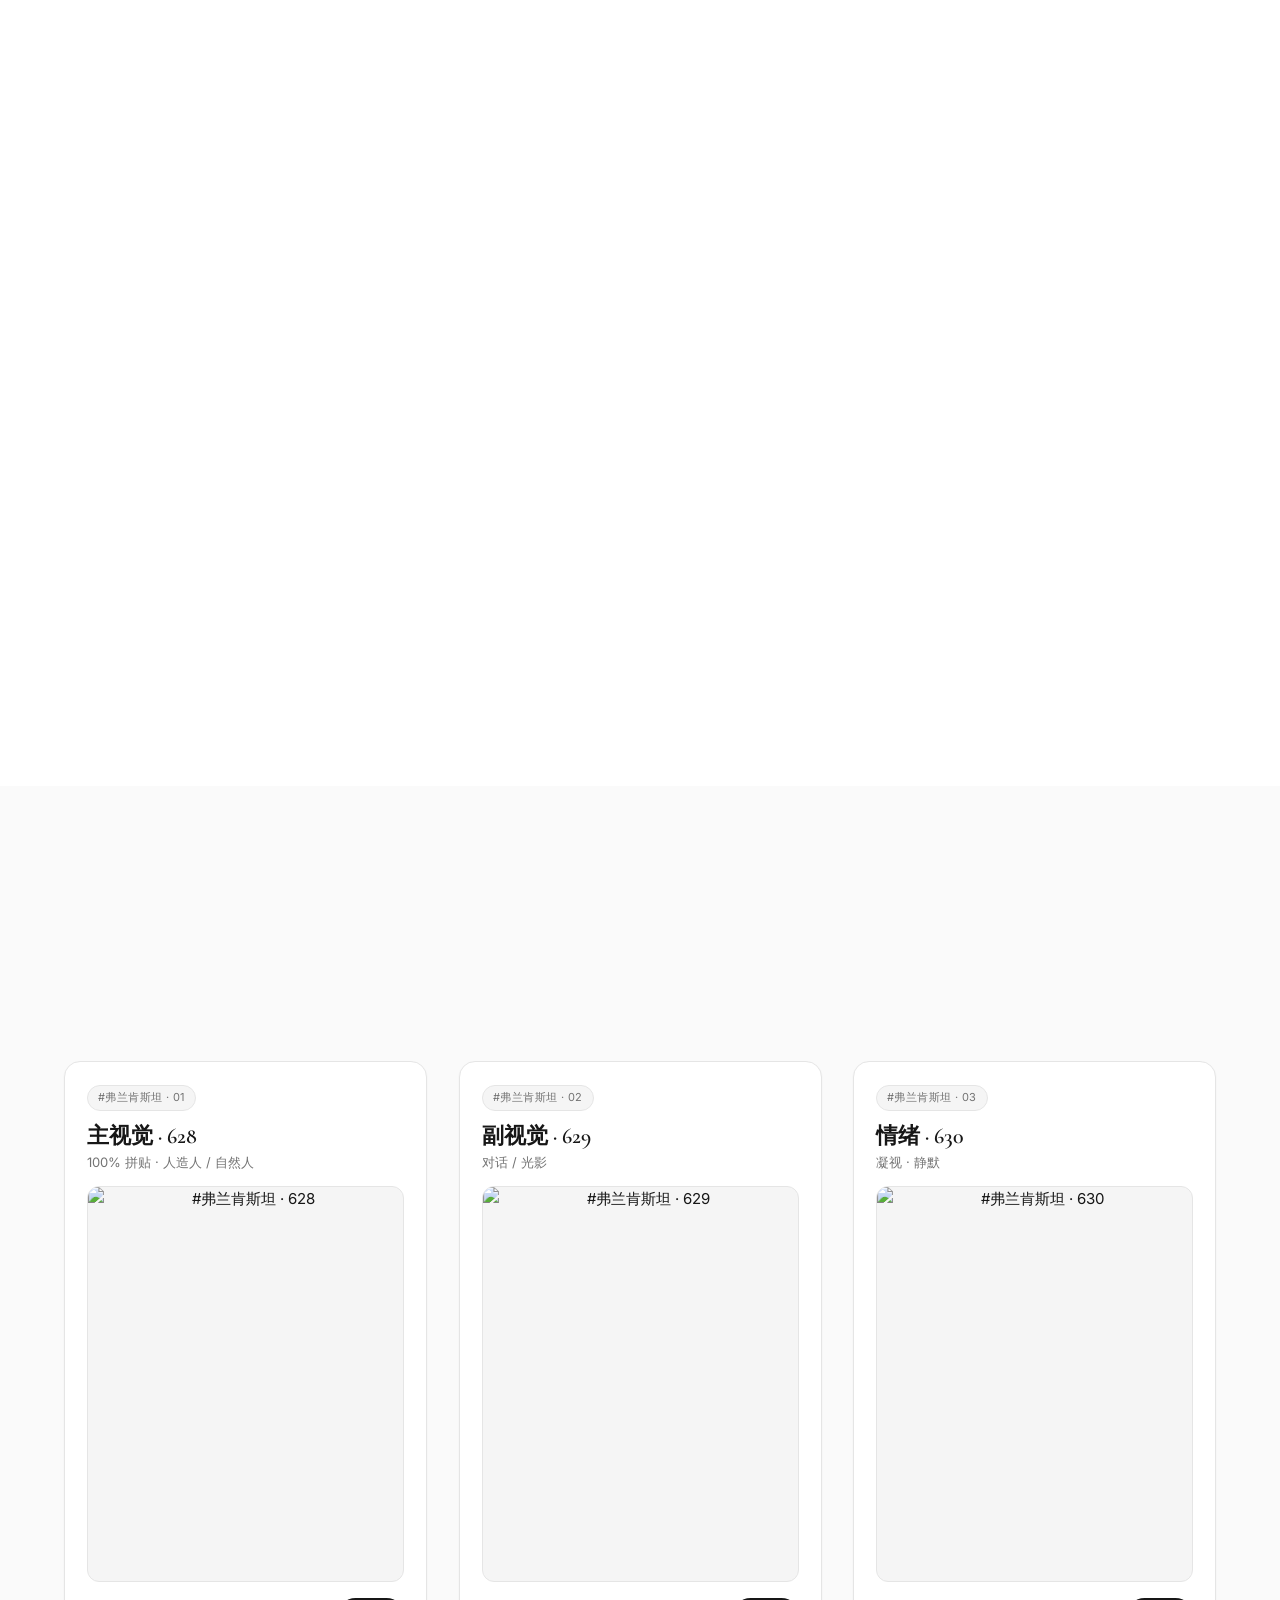
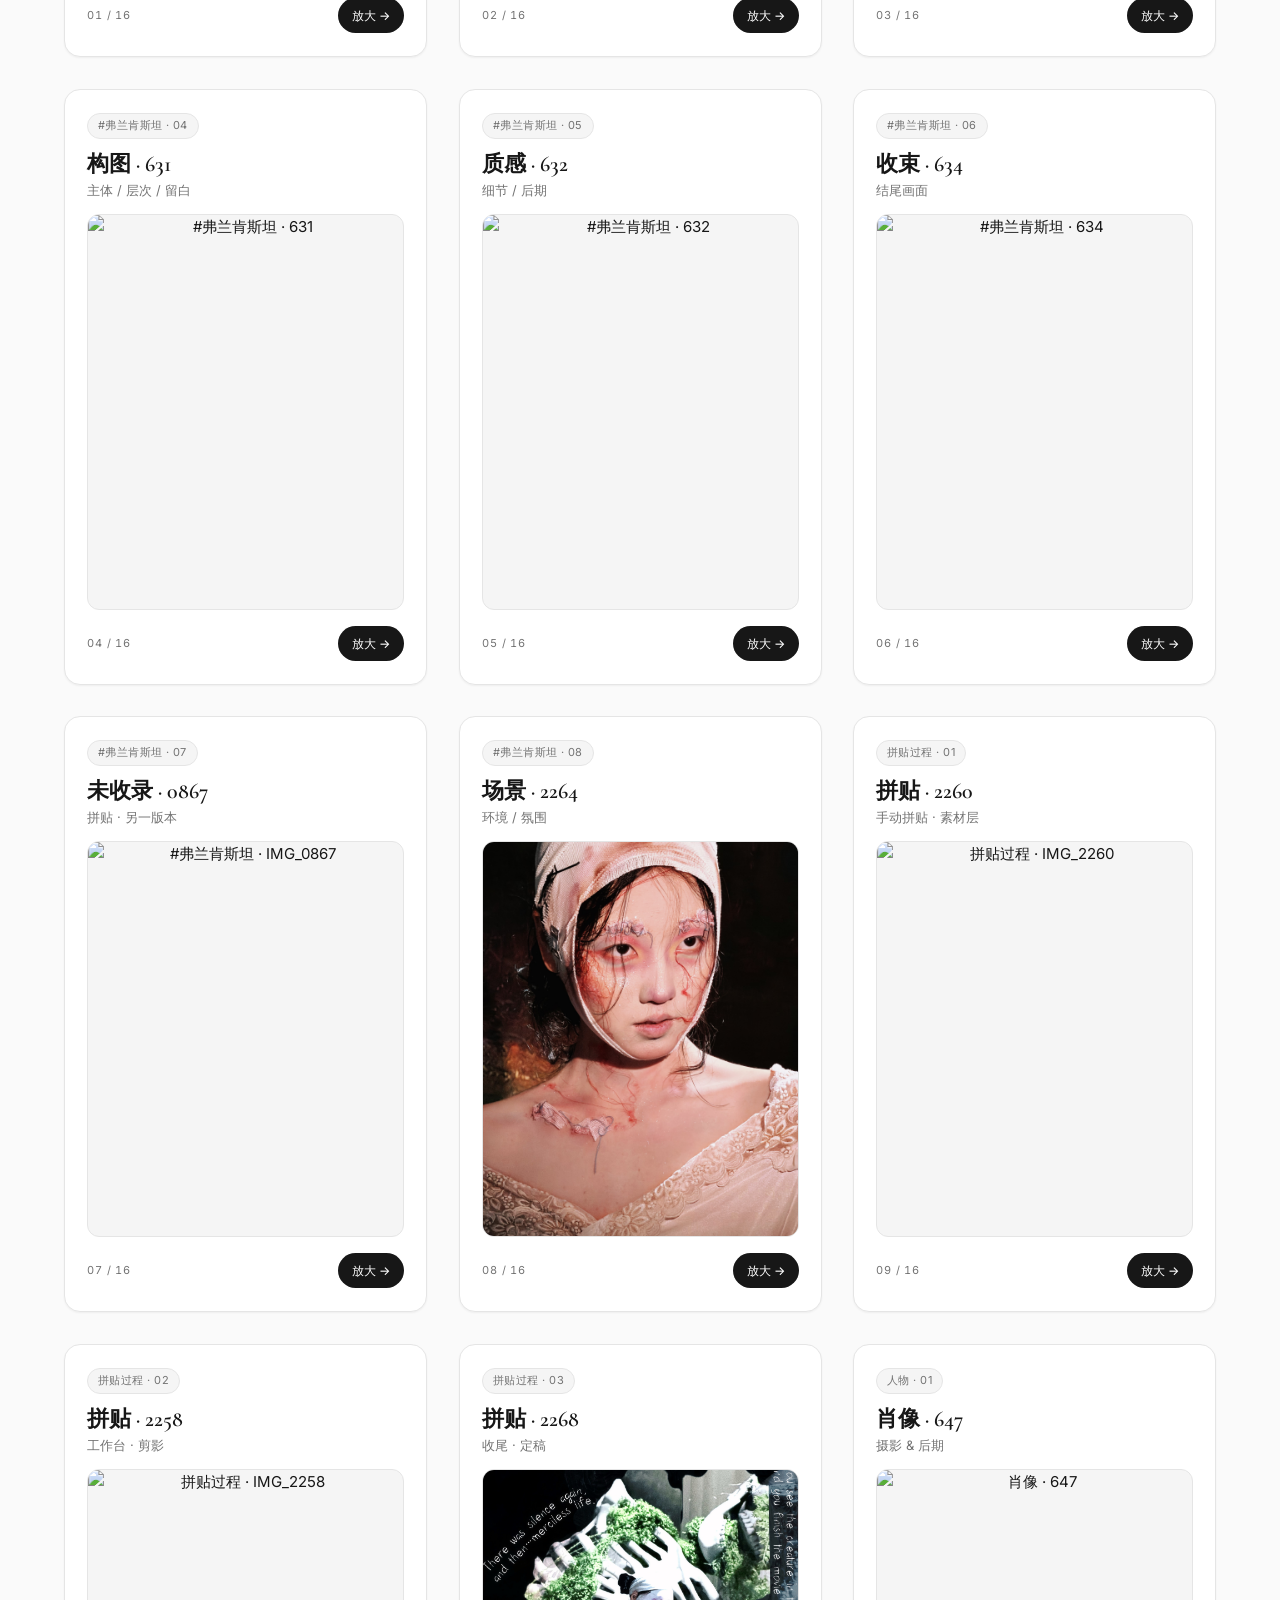
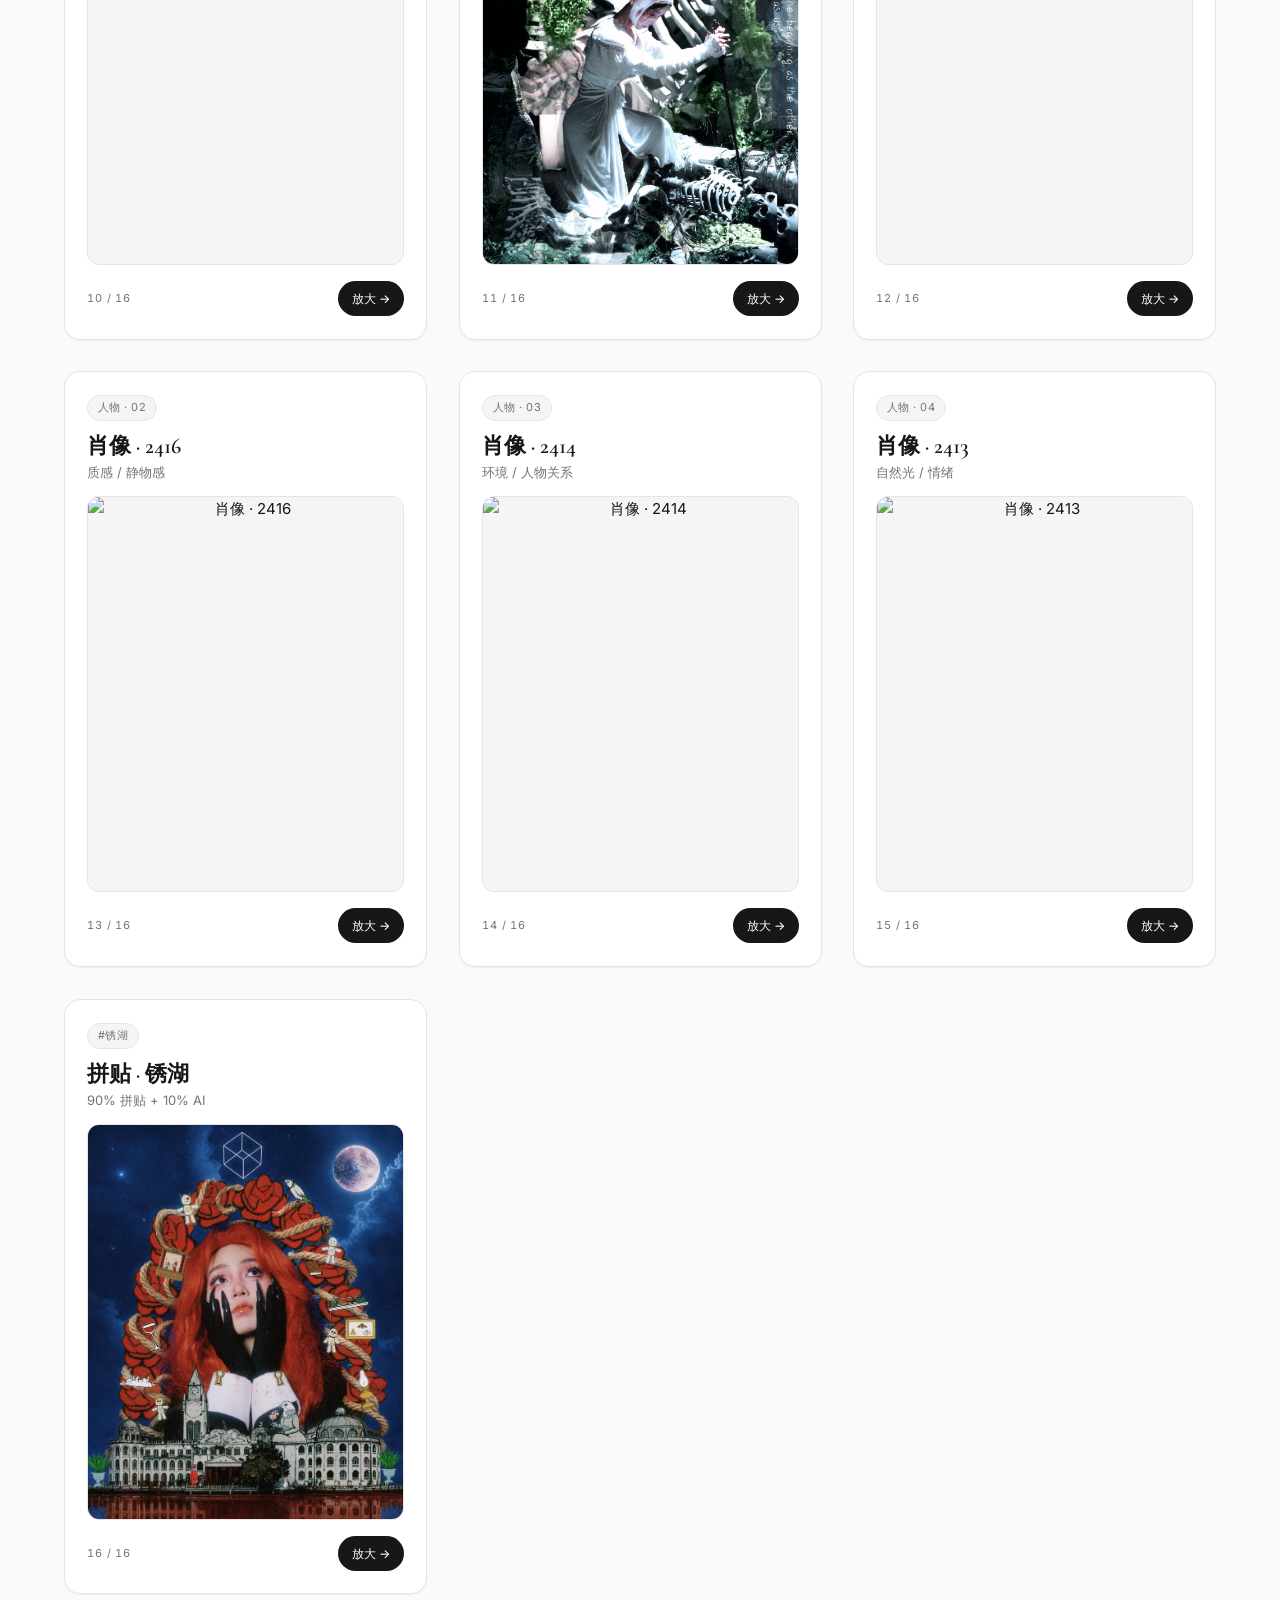
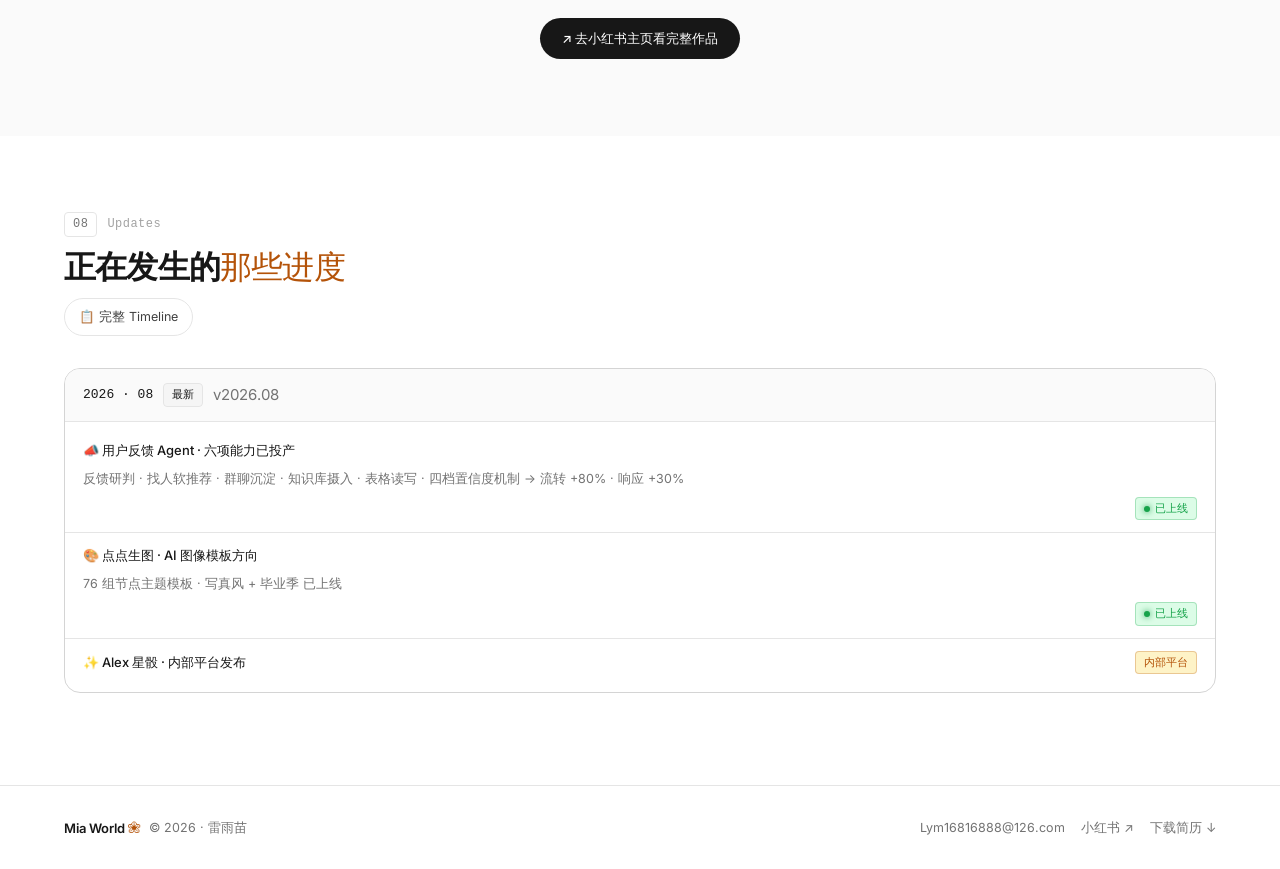
==== commit 516cee92: "sync: 摄影作品删除 collage/IMG_2259 · 17 → 16 张 · 编号+chip 同步" ====
--- a/index.html
+++ b/index.html
@@ -1211,7 +1211,7 @@
 
       <ul class="creations-note blur-fade">
         <li><b>#弗兰肯斯坦</b> · 8 张 · 主视觉</li>
-        <li><b>拼贴过程</b> · 4 张 · 幕后</li>
+        <li><b>拼贴过程</b> · 3 张 · 幕后</li>
         <li><b>其他人像</b> · 5 张 · 摄影 + 后期</li>
         <li><b>主题</b> · 人造人 / 自然人的边界</li>
       </ul>
@@ -1228,7 +1228,7 @@
               <button class="media-item card3d-imgbtn" type="button" data-media-type="image" data-media-src="gallery/photography/frankenstein/628.JPG"><img src="gallery/photography/frankenstein/628.JPG" alt="#弗兰肯斯坦 · 628" loading="lazy" /></button>
             </div>
             <div class="card3d-foot">
-              <span class="card3d-item card3d-index" data-tz="20">01 / 17</span>
+              <span class="card3d-item card3d-index" data-tz="20">01 / 16</span>
               <button type="button" class="card3d-item card3d-btn media-item" data-tz="20" data-media-type="image" data-media-src="gallery/photography/frankenstein/628.JPG">放大 →</button>
             </div>
           </div>
@@ -1243,7 +1243,7 @@
               <button class="media-item card3d-imgbtn" type="button" data-media-type="image" data-media-src="gallery/photography/frankenstein/629.JPG"><img src="gallery/photography/frankenstein/629.JPG" alt="#弗兰肯斯坦 · 629" loading="lazy" /></button>
             </div>
             <div class="card3d-foot">
-              <span class="card3d-item card3d-index" data-tz="20">02 / 17</span>
+              <span class="card3d-item card3d-index" data-tz="20">02 / 16</span>
               <button type="button" class="card3d-item card3d-btn media-item" data-tz="20" data-media-type="image" data-media-src="gallery/photography/frankenstein/629.JPG">放大 →</button>
             </div>
           </div>
@@ -1258,7 +1258,7 @@
               <button class="media-item card3d-imgbtn" type="button" data-media-type="image" data-media-src="gallery/photography/frankenstein/630.JPG"><img src="gallery/photography/frankenstein/630.JPG" alt="#弗兰肯斯坦 · 630" loading="lazy" /></button>
             </div>
             <div class="card3d-foot">
-              <span class="card3d-item card3d-index" data-tz="20">03 / 17</span>
+              <span class="card3d-item card3d-index" data-tz="20">03 / 16</span>
               <button type="button" class="card3d-item card3d-btn media-item" data-tz="20" data-media-type="image" data-media-src="gallery/photography/frankenstein/630.JPG">放大 →</button>
             </div>
           </div>
@@ -1273,7 +1273,7 @@
               <button class="media-item card3d-imgbtn" type="button" data-media-type="image" data-media-src="gallery/photography/frankenstein/631.JPG"><img src="gallery/photography/frankenstein/631.JPG" alt="#弗兰肯斯坦 · 631" loading="lazy" /></button>
             </div>
             <div class="card3d-foot">
-              <span class="card3d-item card3d-index" data-tz="20">04 / 17</span>
+              <span class="card3d-item card3d-index" data-tz="20">04 / 16</span>
               <button type="button" class="card3d-item card3d-btn media-item" data-tz="20" data-media-type="image" data-media-src="gallery/photography/frankenstein/631.JPG">放大 →</button>
             </div>
           </div>
@@ -1288,7 +1288,7 @@
               <button class="media-item card3d-imgbtn" type="button" data-media-type="image" data-media-src="gallery/photography/frankenstein/632.JPG"><img src="gallery/photography/frankenstein/632.JPG" alt="#弗兰肯斯坦 · 632" loading="lazy" /></button>
             </div>
             <div class="card3d-foot">
-              <span class="card3d-item card3d-index" data-tz="20">05 / 17</span>
+              <span class="card3d-item card3d-index" data-tz="20">05 / 16</span>
               <button type="button" class="card3d-item card3d-btn media-item" data-tz="20" data-media-type="image" data-media-src="gallery/photography/frankenstein/632.JPG">放大 →</button>
             </div>
           </div>
@@ -1303,7 +1303,7 @@
               <button class="media-item card3d-imgbtn" type="button" data-media-type="image" data-media-src="gallery/photography/frankenstein/634.JPG"><img src="gallery/photography/frankenstein/634.JPG" alt="#弗兰肯斯坦 · 634" loading="lazy" /></button>
             </div>
             <div class="card3d-foot">
-              <span class="card3d-item card3d-index" data-tz="20">06 / 17</span>
+              <span class="card3d-item card3d-index" data-tz="20">06 / 16</span>
               <button type="button" class="card3d-item card3d-btn media-item" data-tz="20" data-media-type="image" data-media-src="gallery/photography/frankenstein/634.JPG">放大 →</button>
             </div>
           </div>
@@ -1318,7 +1318,7 @@
               <button class="media-item card3d-imgbtn" type="button" data-media-type="image" data-media-src="gallery/photography/frankenstein/IMG_0867.jpg"><img src="gallery/photography/frankenstein/IMG_0867.jpg" alt="#弗兰肯斯坦 · IMG_0867" loading="lazy" /></button>
             </div>
             <div class="card3d-foot">
-              <span class="card3d-item card3d-index" data-tz="20">07 / 17</span>
+              <span class="card3d-item card3d-index" data-tz="20">07 / 16</span>
               <button type="button" class="card3d-item card3d-btn media-item" data-tz="20" data-media-type="image" data-media-src="gallery/photography/frankenstein/IMG_0867.jpg">放大 →</button>
             </div>
           </div>
@@ -1333,7 +1333,7 @@
               <button class="media-item card3d-imgbtn" type="button" data-media-type="image" data-media-src="gallery/photography/frankenstein/IMG_2264.jpg"><img src="gallery/photography/frankenstein/IMG_2264.jpg" alt="#弗兰肯斯坦 · IMG_2264" loading="lazy" /></button>
             </div>
             <div class="card3d-foot">
-              <span class="card3d-item card3d-index" data-tz="20">08 / 17</span>
+              <span class="card3d-item card3d-index" data-tz="20">08 / 16</span>
               <button type="button" class="card3d-item card3d-btn media-item" data-tz="20" data-media-type="image" data-media-src="gallery/photography/frankenstein/IMG_2264.jpg">放大 →</button>
             </div>
           </div>
@@ -1349,7 +1349,7 @@
               <button class="media-item card3d-imgbtn" type="button" data-media-type="image" data-media-src="gallery/photography/frankenstein/collage/IMG_2260.JPG"><img src="gallery/photography/frankenstein/collage/IMG_2260.JPG" alt="拼贴过程 · IMG_2260" loading="lazy" /></button>
             </div>
             <div class="card3d-foot">
-              <span class="card3d-item card3d-index" data-tz="20">09 / 17</span>
+              <span class="card3d-item card3d-index" data-tz="20">09 / 16</span>
               <button type="button" class="card3d-item card3d-btn media-item" data-tz="20" data-media-type="image" data-media-src="gallery/photography/frankenstein/collage/IMG_2260.JPG">放大 →</button>
             </div>
           </div>
@@ -1364,7 +1364,7 @@
               <button class="media-item card3d-imgbtn" type="button" data-media-type="image" data-media-src="gallery/photography/frankenstein/collage/IMG_2258.jpg"><img src="gallery/photography/frankenstein/collage/IMG_2258.jpg" alt="拼贴过程 · IMG_2258" loading="lazy" /></button>
             </div>
             <div class="card3d-foot">
-              <span class="card3d-item card3d-index" data-tz="20">10 / 17</span>
+              <span class="card3d-item card3d-index" data-tz="20">10 / 16</span>
               <button type="button" class="card3d-item card3d-btn media-item" data-tz="20" data-media-type="image" data-media-src="gallery/photography/frankenstein/collage/IMG_2258.jpg">放大 →</button>
             </div>
           </div>
@@ -1373,28 +1373,13 @@
         <div class="card3d-container">
           <div class="card3d-body">
             <div class="card3d-item" data-tz="20"><span class="card3d-tag">拼贴过程 · 03</span></div>
-            <h3 class="card3d-item card3d-title" data-tz="50">拼贴 · 2259</h3>
-            <p class="card3d-item card3d-desc" data-tz="60">素材 · 组合</p>
-            <div class="card3d-item card3d-image" data-tz="100">
-              <button class="media-item card3d-imgbtn" type="button" data-media-type="image" data-media-src="gallery/photography/frankenstein/collage/IMG_2259.jpg"><img src="gallery/photography/frankenstein/collage/IMG_2259.jpg" alt="拼贴过程 · IMG_2259" loading="lazy" /></button>
-            </div>
-            <div class="card3d-foot">
-              <span class="card3d-item card3d-index" data-tz="20">11 / 17</span>
-              <button type="button" class="card3d-item card3d-btn media-item" data-tz="20" data-media-type="image" data-media-src="gallery/photography/frankenstein/collage/IMG_2259.jpg">放大 →</button>
-            </div>
-          </div>
-        </div>
-
-        <div class="card3d-container">
-          <div class="card3d-body">
-            <div class="card3d-item" data-tz="20"><span class="card3d-tag">拼贴过程 · 04</span></div>
             <h3 class="card3d-item card3d-title" data-tz="50">拼贴 · 2268</h3>
             <p class="card3d-item card3d-desc" data-tz="60">收尾 · 定稿</p>
             <div class="card3d-item card3d-image" data-tz="100">
               <button class="media-item card3d-imgbtn" type="button" data-media-type="image" data-media-src="gallery/photography/frankenstein/collage/IMG_2268.jpg"><img src="gallery/photography/frankenstein/collage/IMG_2268.jpg" alt="拼贴过程 · IMG_2268" loading="lazy" /></button>
             </div>
             <div class="card3d-foot">
-              <span class="card3d-item card3d-index" data-tz="20">12 / 17</span>
+              <span class="card3d-item card3d-index" data-tz="20">11 / 16</span>
               <button type="button" class="card3d-item card3d-btn media-item" data-tz="20" data-media-type="image" data-media-src="gallery/photography/frankenstein/collage/IMG_2268.jpg">放大 →</button>
             </div>
           </div>
@@ -1410,7 +1395,7 @@
               <button class="media-item card3d-imgbtn" type="button" data-media-type="image" data-media-src="gallery/photography/portraits/647.JPG"><img src="gallery/photography/portraits/647.JPG" alt="肖像 · 647" loading="lazy" /></button>
             </div>
             <div class="card3d-foot">
-              <span class="card3d-item card3d-index" data-tz="20">13 / 17</span>
+              <span class="card3d-item card3d-index" data-tz="20">12 / 16</span>
               <button type="button" class="card3d-item card3d-btn media-item" data-tz="20" data-media-type="image" data-media-src="gallery/photography/portraits/647.JPG">放大 →</button>
             </div>
           </div>
@@ -1425,7 +1410,7 @@
               <button class="media-item card3d-imgbtn" type="button" data-media-type="image" data-media-src="gallery/photography/portraits/IMG_2416.JPG"><img src="gallery/photography/portraits/IMG_2416.JPG" alt="肖像 · 2416" loading="lazy" /></button>
             </div>
             <div class="card3d-foot">
-              <span class="card3d-item card3d-index" data-tz="20">14 / 17</span>
+              <span class="card3d-item card3d-index" data-tz="20">13 / 16</span>
               <button type="button" class="card3d-item card3d-btn media-item" data-tz="20" data-media-type="image" data-media-src="gallery/photography/portraits/IMG_2416.JPG">放大 →</button>
             </div>
           </div>
@@ -1440,7 +1425,7 @@
               <button class="media-item card3d-imgbtn" type="button" data-media-type="image" data-media-src="gallery/photography/portraits/IMG_2414.JPG"><img src="gallery/photography/portraits/IMG_2414.JPG" alt="肖像 · 2414" loading="lazy" /></button>
             </div>
             <div class="card3d-foot">
-              <span class="card3d-item card3d-index" data-tz="20">15 / 17</span>
+              <span class="card3d-item card3d-index" data-tz="20">14 / 16</span>
               <button type="button" class="card3d-item card3d-btn media-item" data-tz="20" data-media-type="image" data-media-src="gallery/photography/portraits/IMG_2414.JPG">放大 →</button>
             </div>
           </div>
@@ -1455,7 +1440,7 @@
               <button class="media-item card3d-imgbtn" type="button" data-media-type="image" data-media-src="gallery/photography/portraits/IMG_2413.JPG"><img src="gallery/photography/portraits/IMG_2413.JPG" alt="肖像 · 2413" loading="lazy" /></button>
             </div>
             <div class="card3d-foot">
-              <span class="card3d-item card3d-index" data-tz="20">16 / 17</span>
+              <span class="card3d-item card3d-index" data-tz="20">15 / 16</span>
               <button type="button" class="card3d-item card3d-btn media-item" data-tz="20" data-media-type="image" data-media-src="gallery/photography/portraits/IMG_2413.JPG">放大 →</button>
             </div>
           </div>
@@ -1470,7 +1455,7 @@
               <button class="media-item card3d-imgbtn" type="button" data-media-type="image" data-media-src="gallery/photography/portraits/rusty-lake-1.jpg"><img src="gallery/photography/portraits/rusty-lake-1.jpg" alt="#锈湖" loading="lazy" /></button>
             </div>
             <div class="card3d-foot">
-              <span class="card3d-item card3d-index" data-tz="20">17 / 17</span>
+              <span class="card3d-item card3d-index" data-tz="20">16 / 16</span>
               <button type="button" class="card3d-item card3d-btn media-item" data-tz="20" data-media-type="image" data-media-src="gallery/photography/portraits/rusty-lake-1.jpg">放大 →</button>
             </div>
           </div>
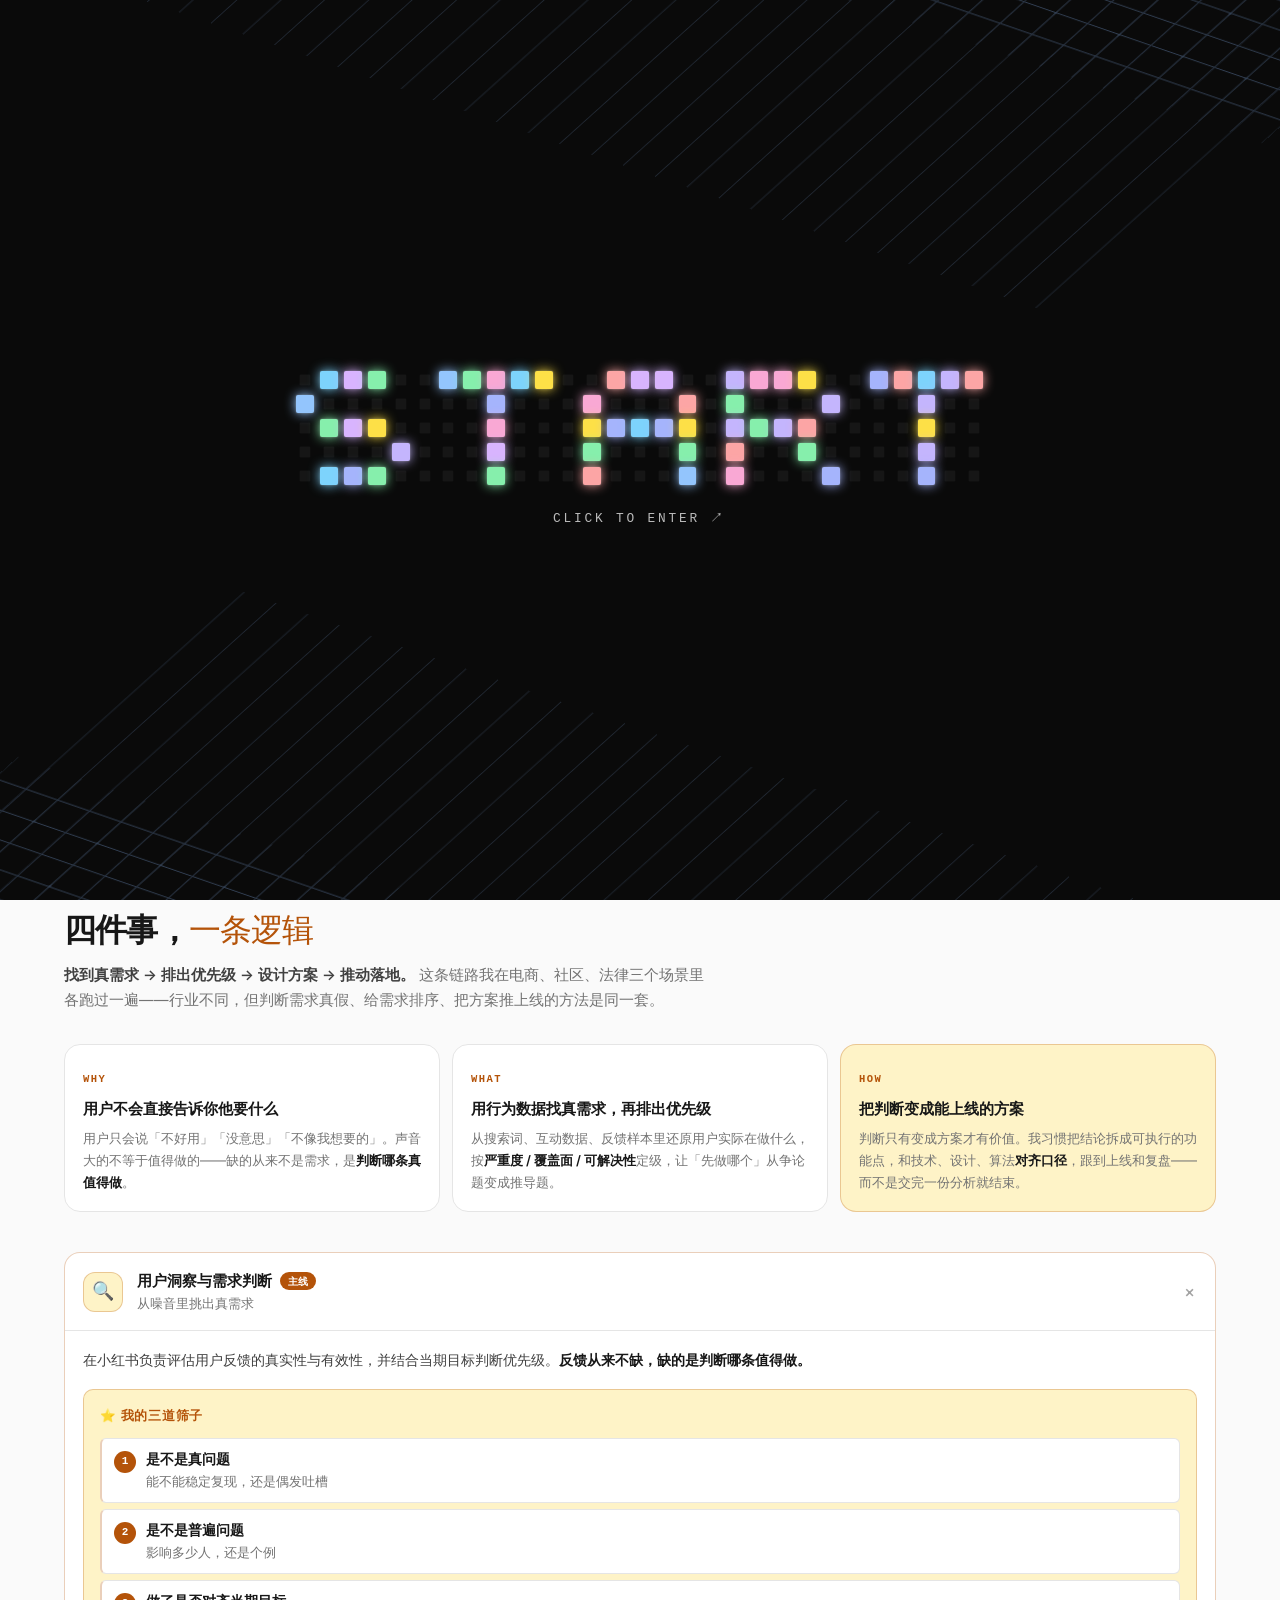
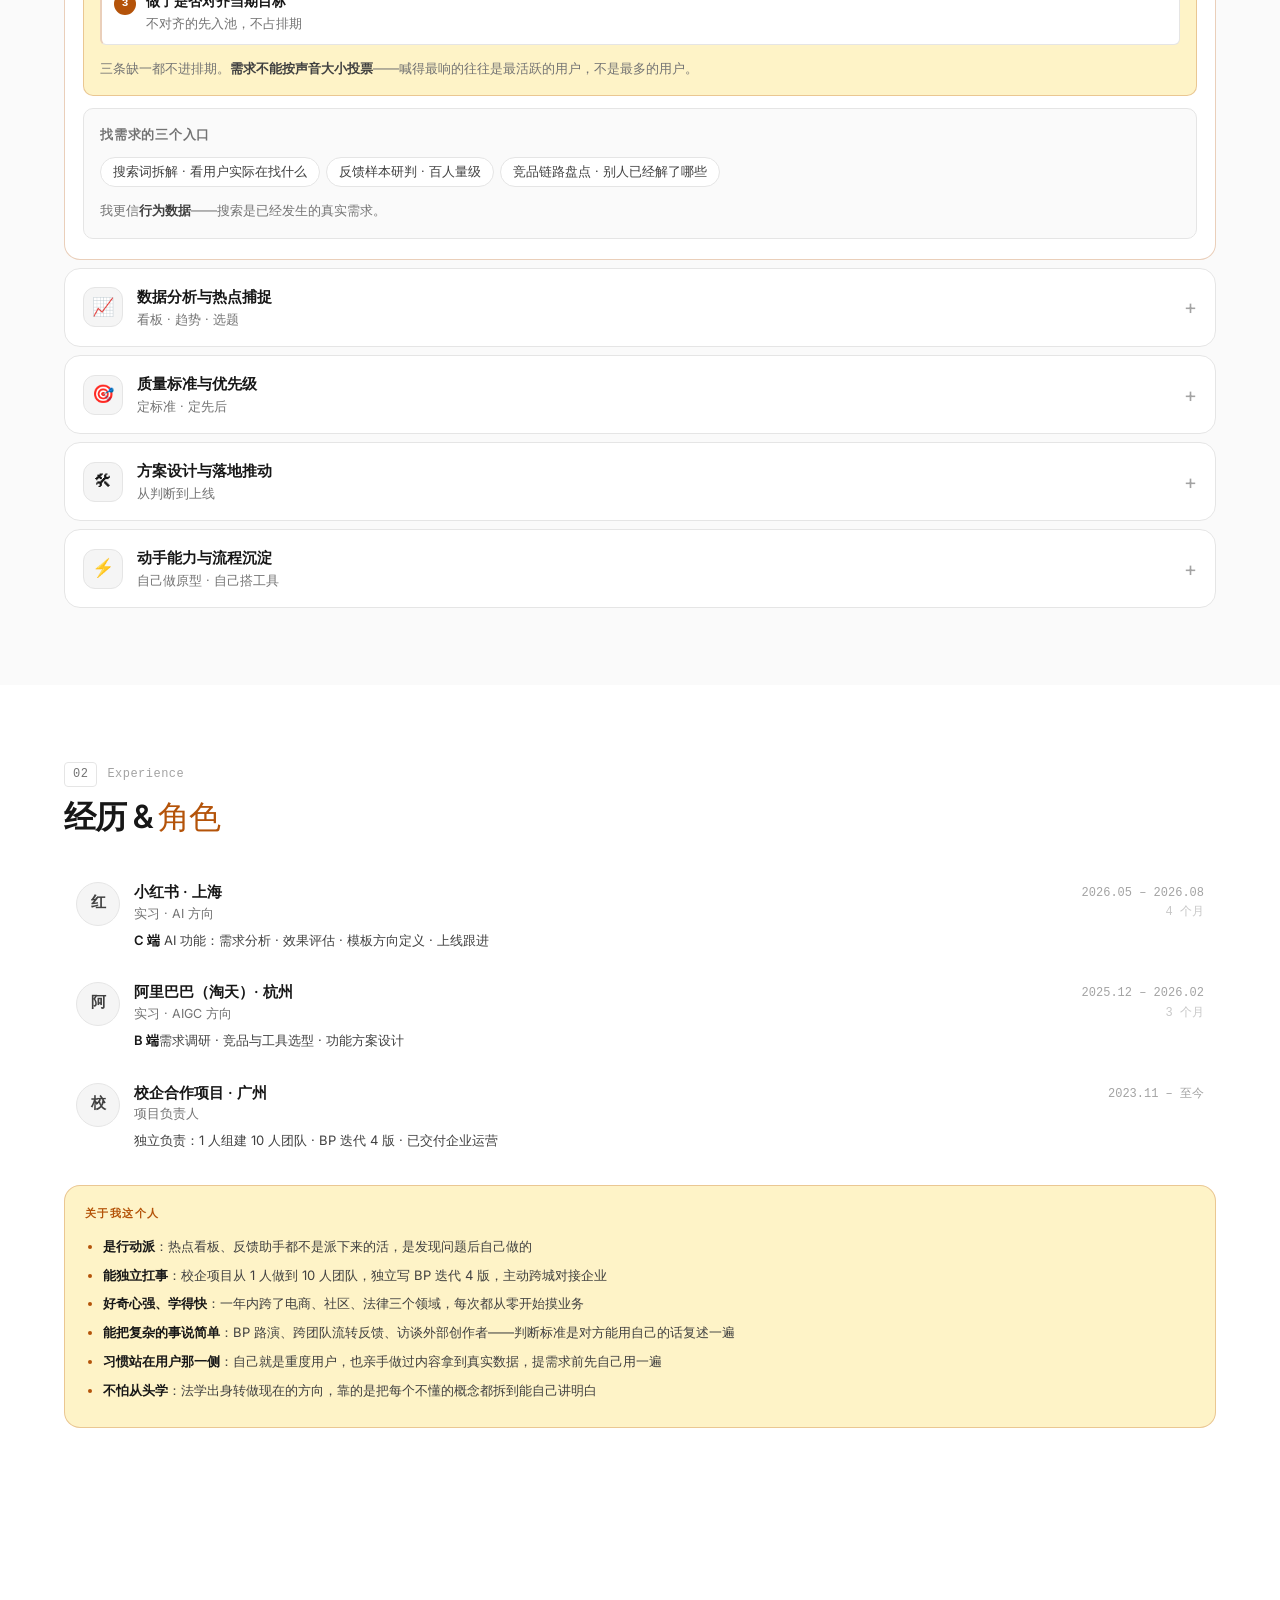
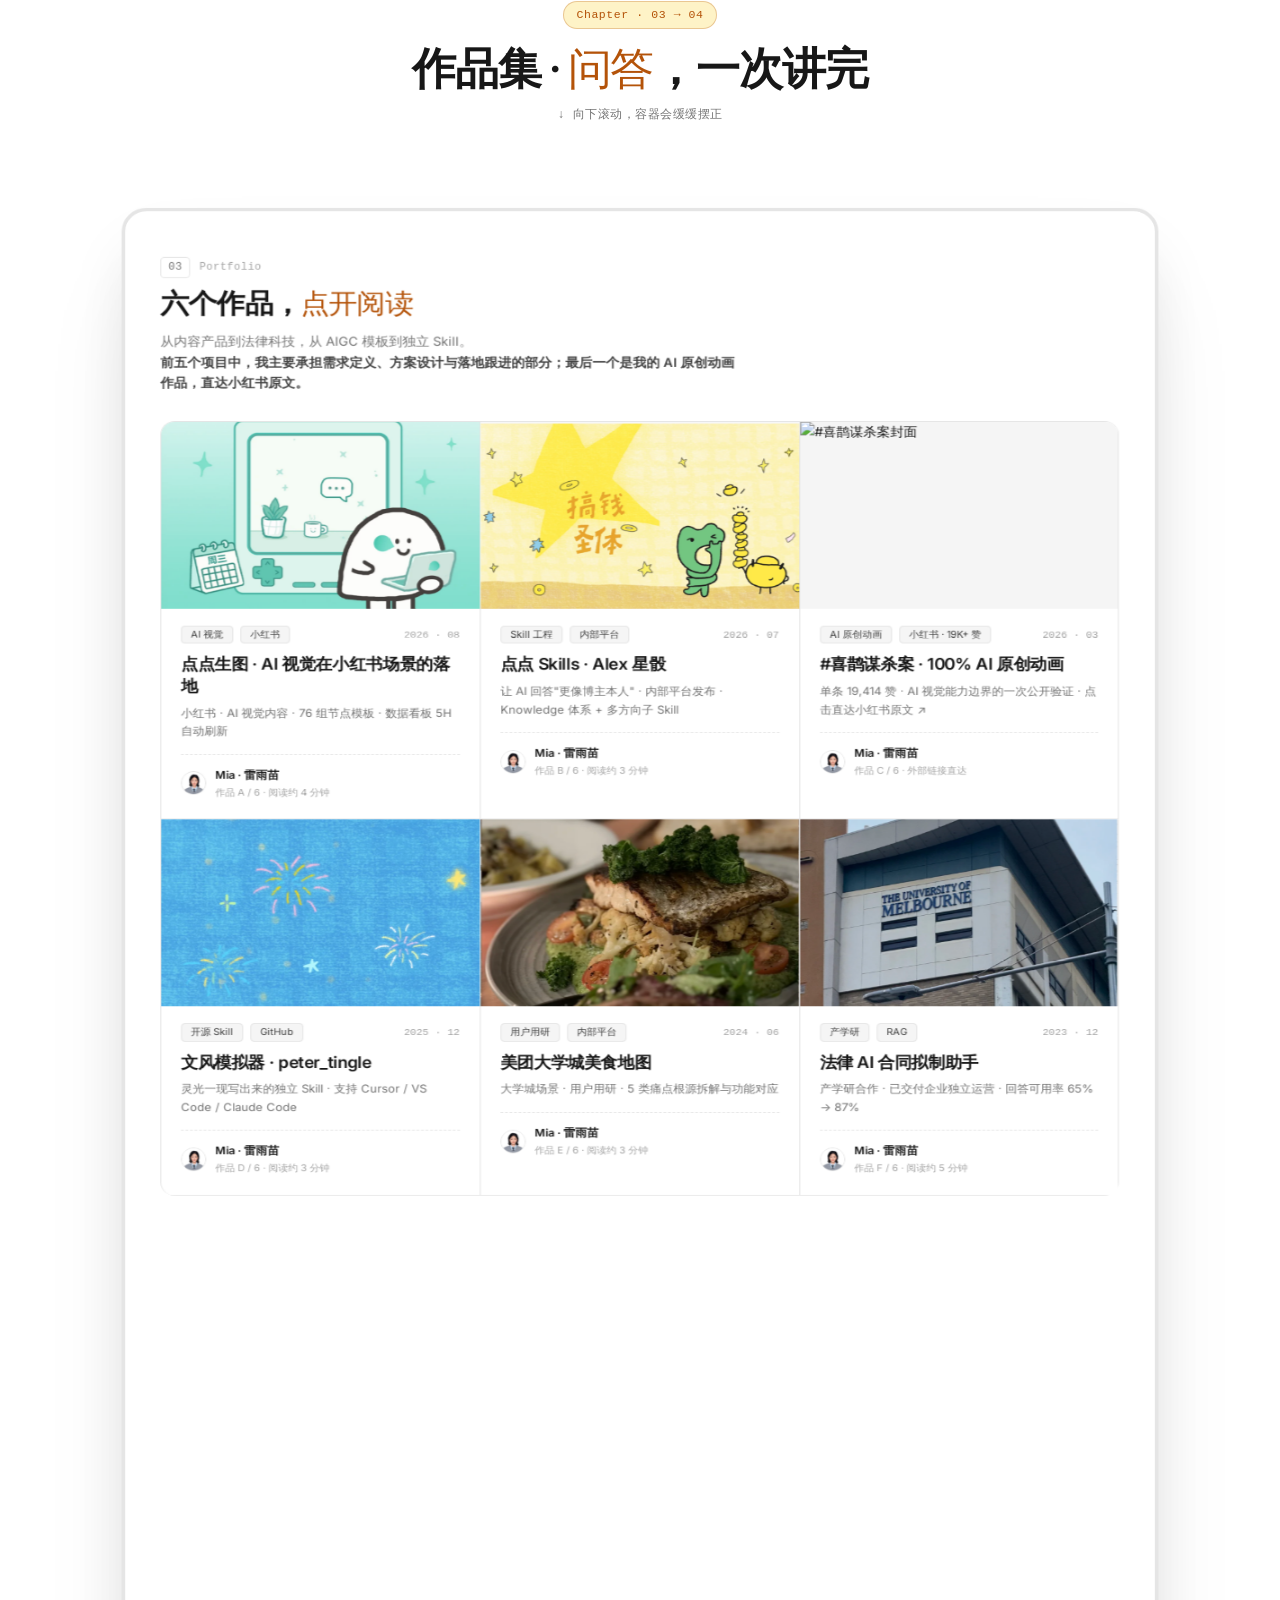
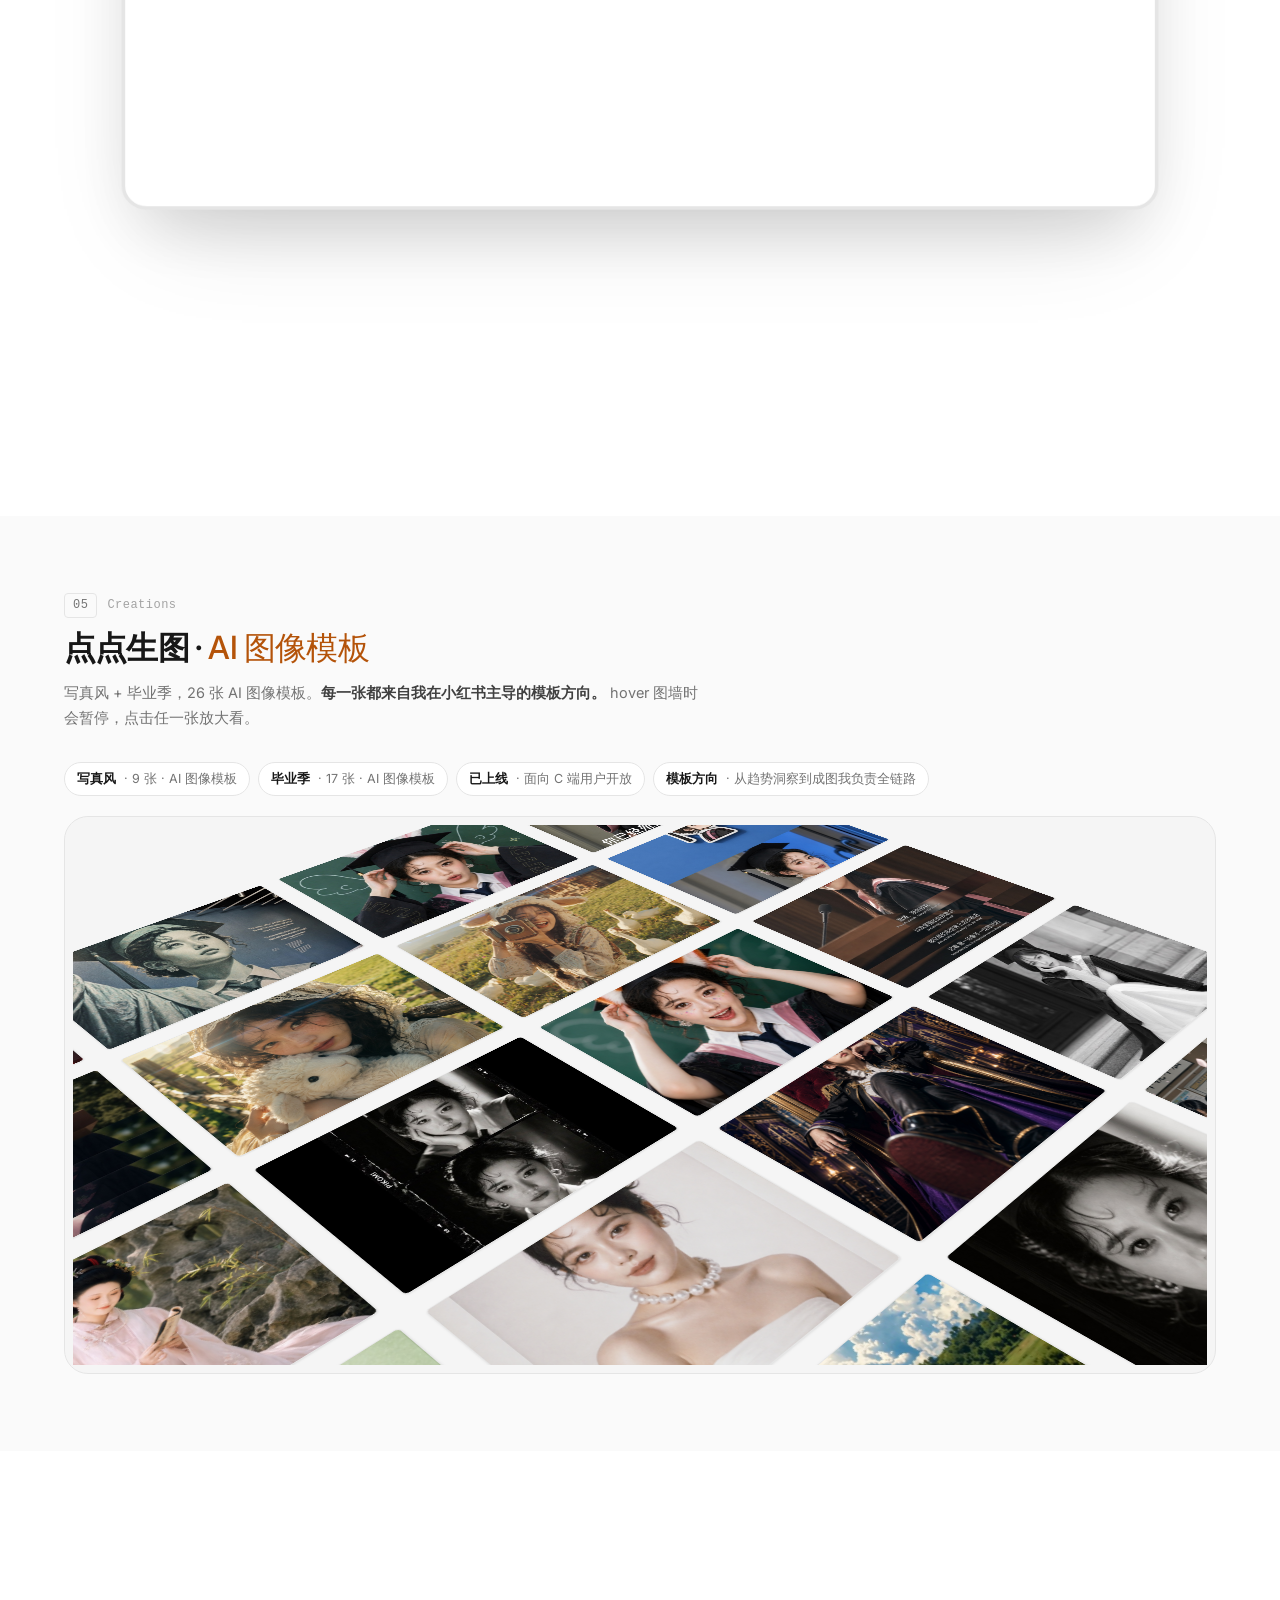
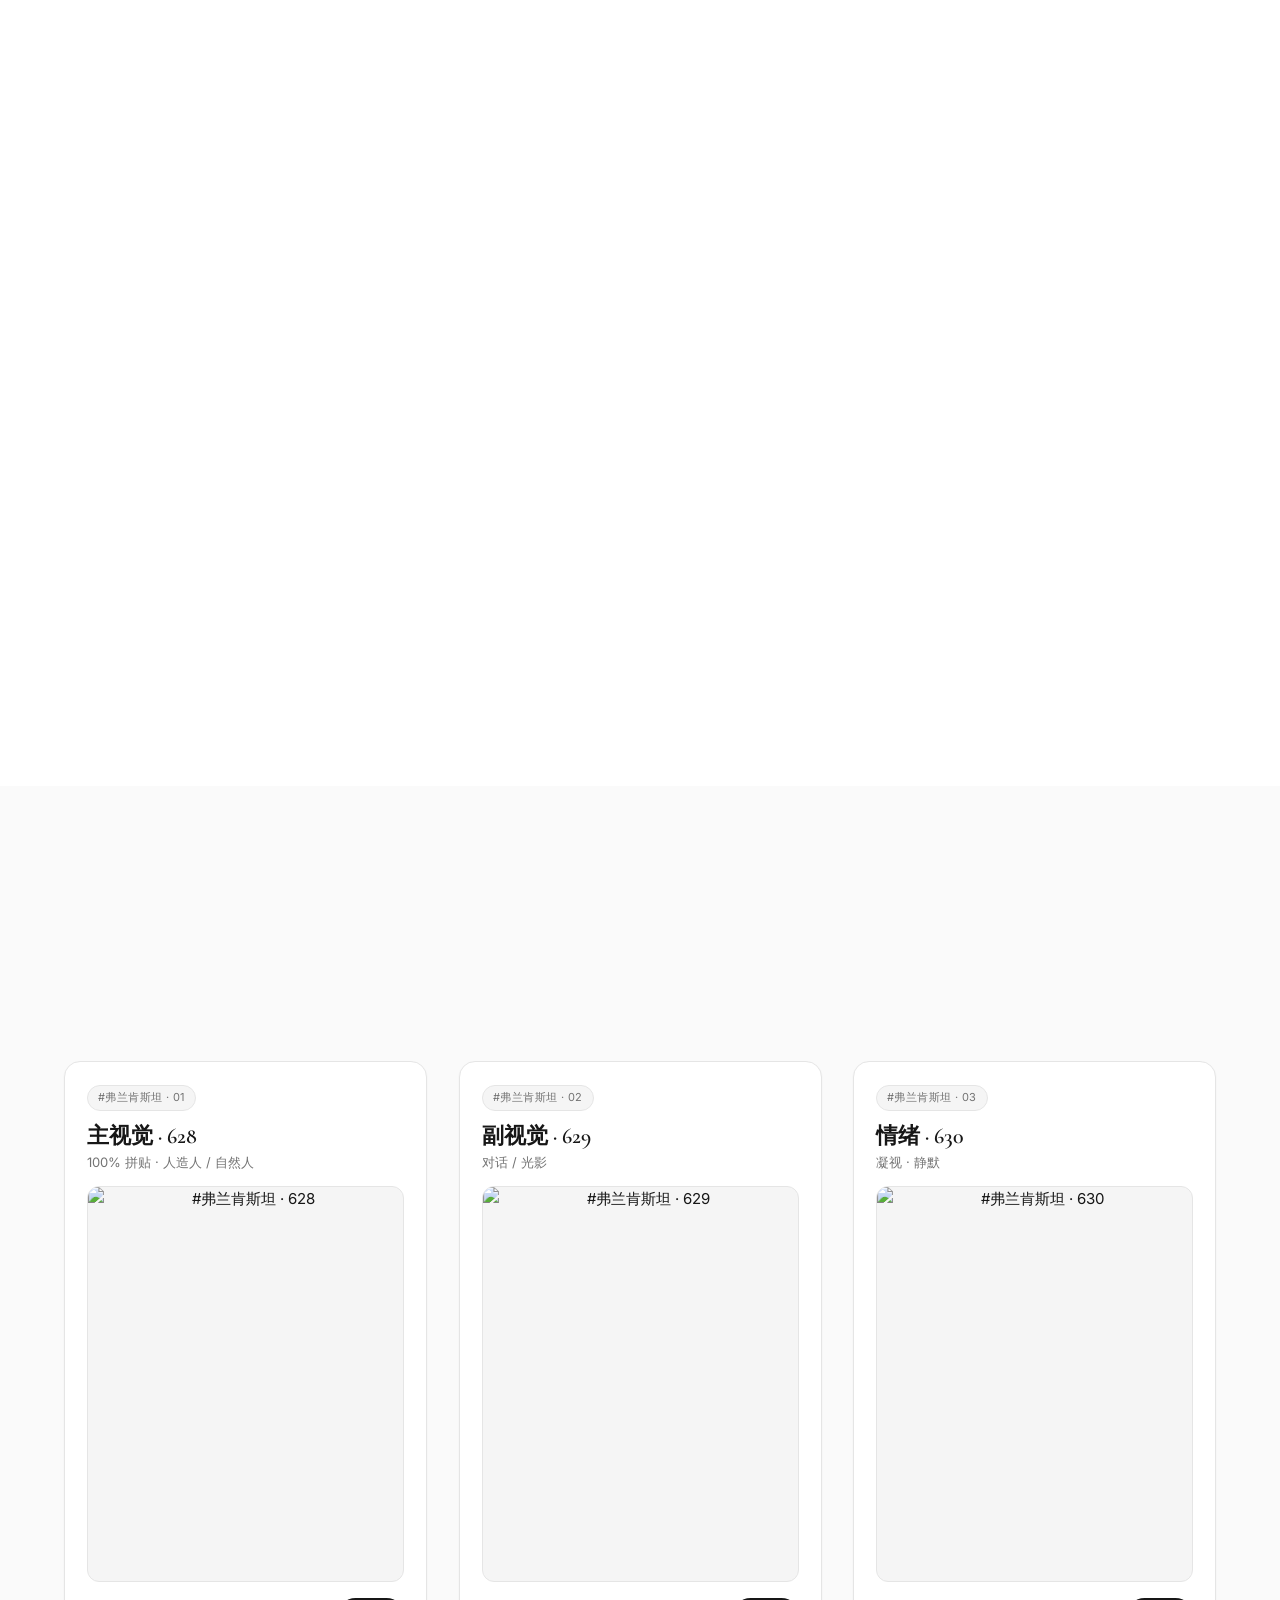
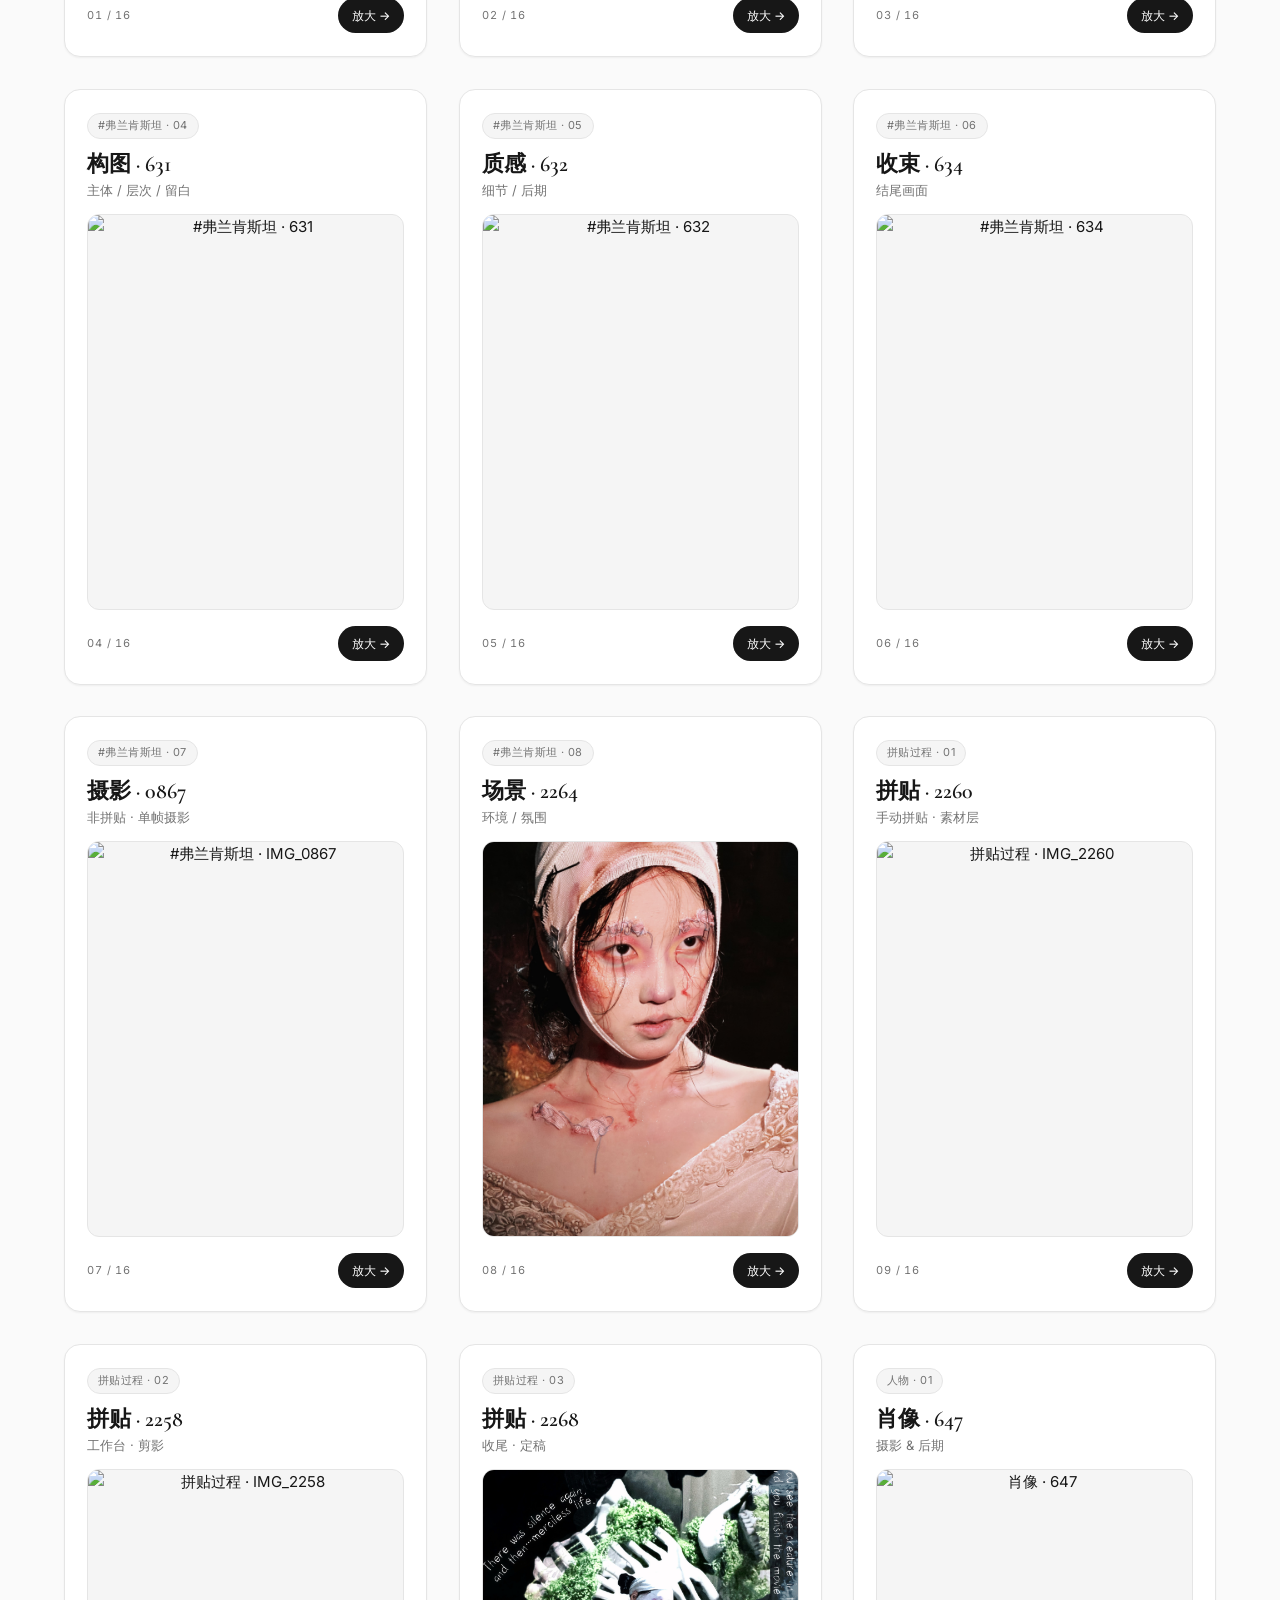
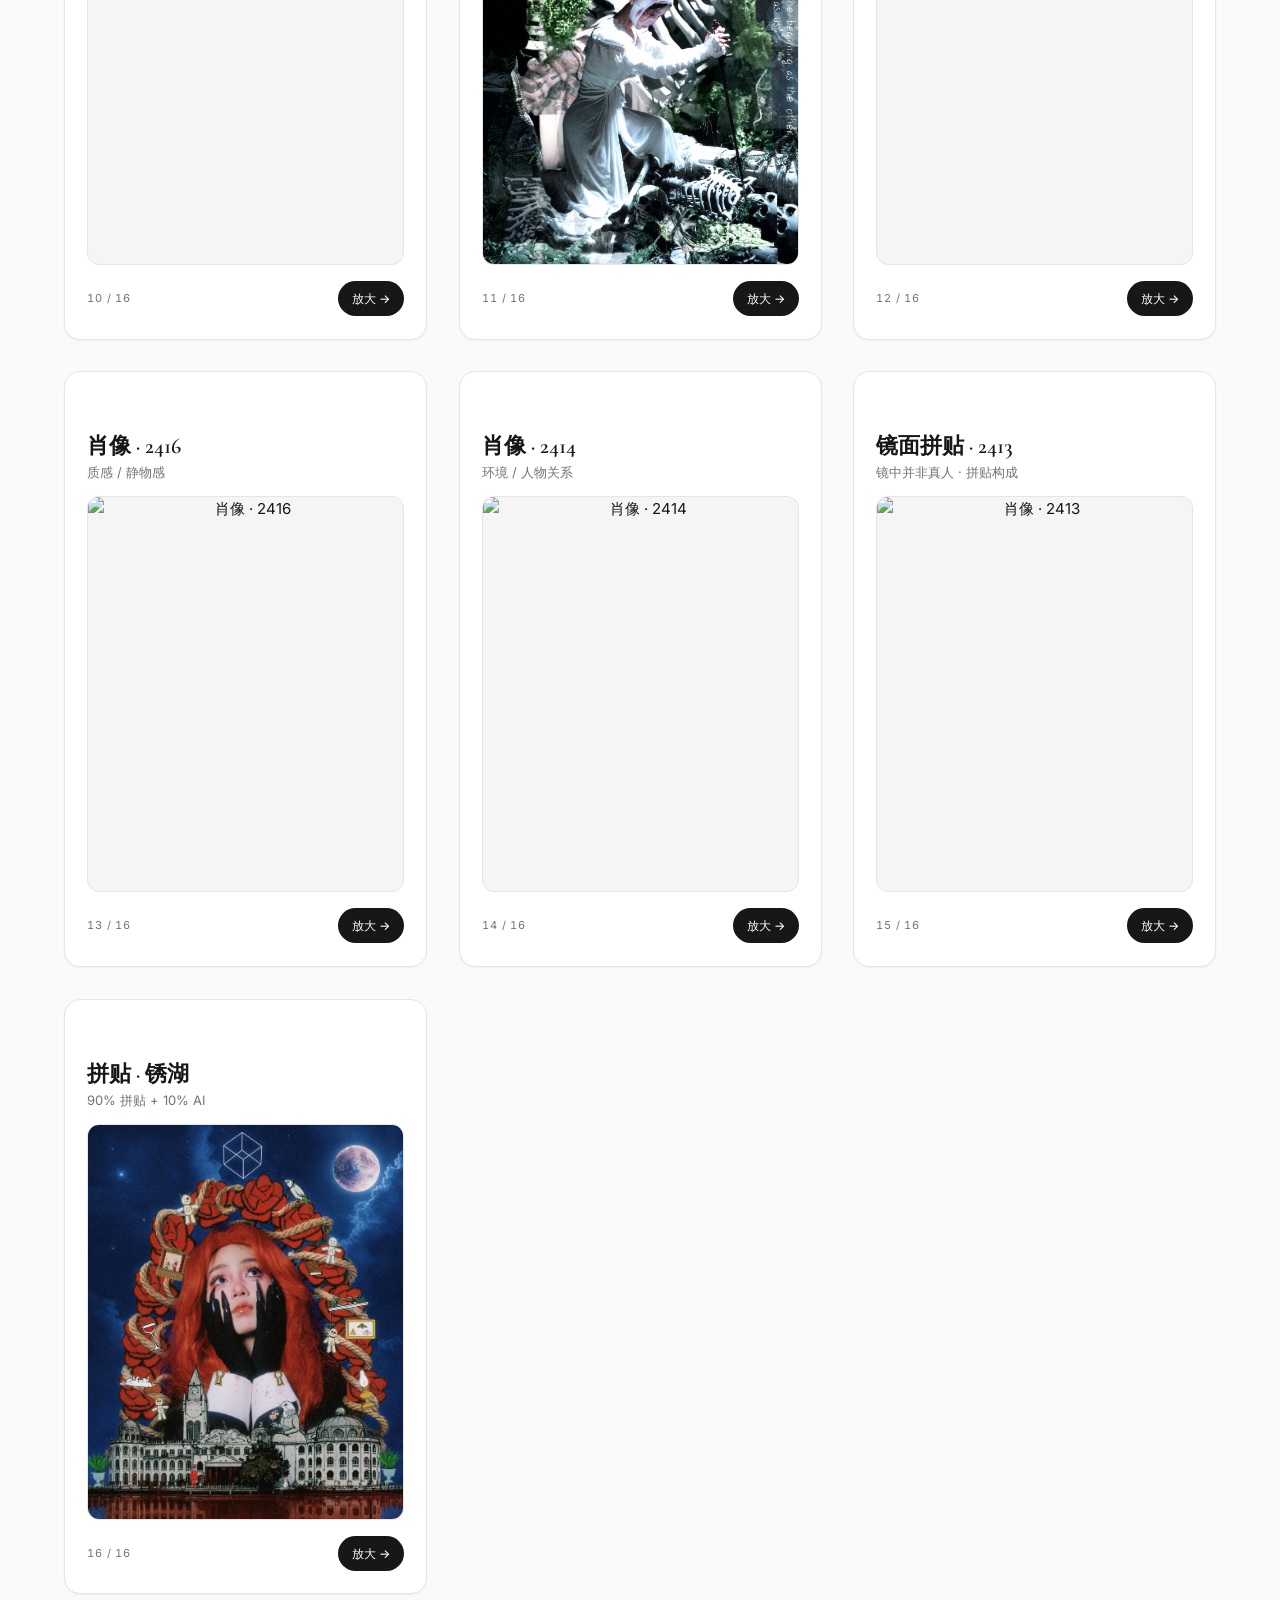
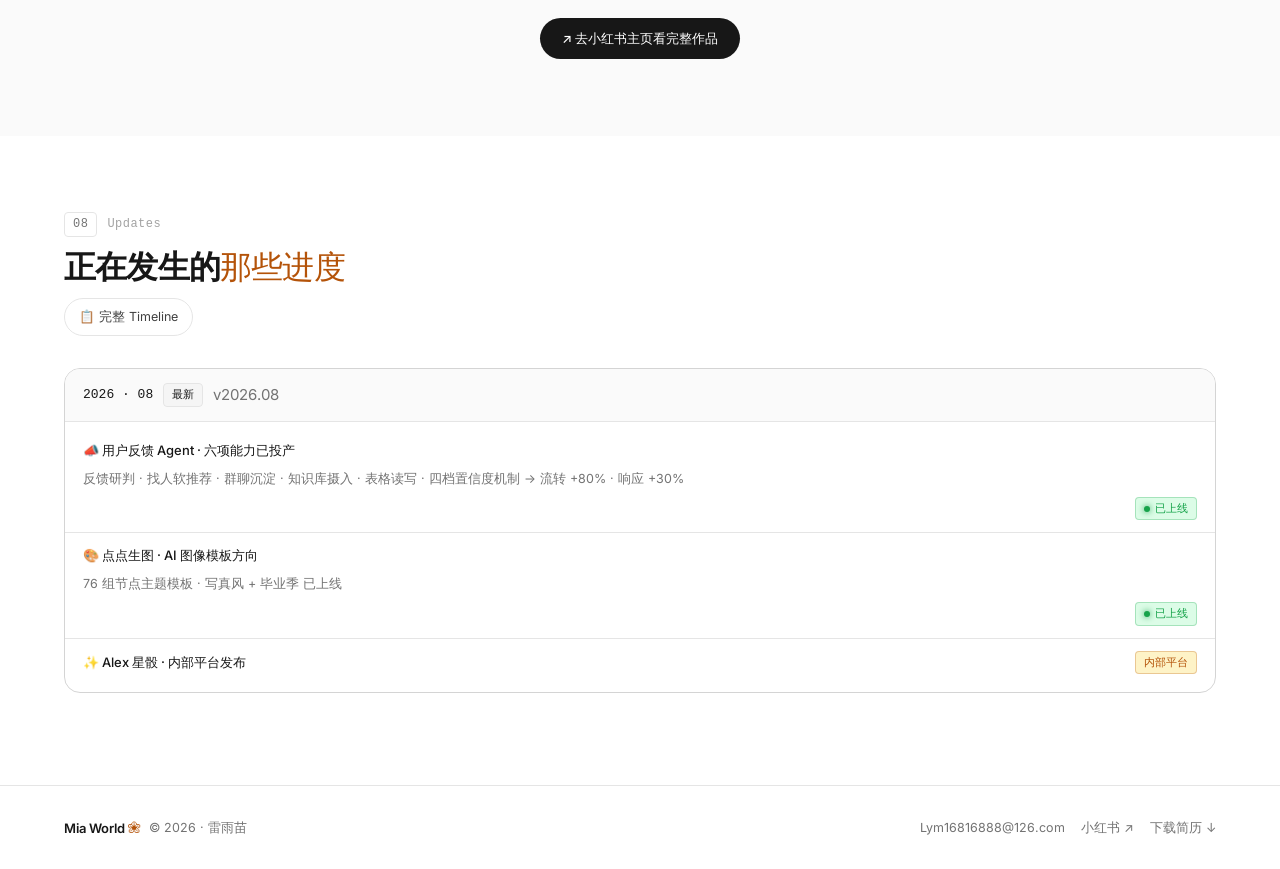
==== commit 9b3252b1: "tweak: 摄影作品·两张卡文字修正（位置不变） - 弗兰肯斯坦 · 07（IMG_0867）：标题'未收录 · 0867' → '摄影 · 0867'；desc '拼贴 · 另一版本' → '非拼" ====
--- a/index.html
+++ b/index.html
@@ -1312,8 +1312,8 @@
         <div class="card3d-container">
           <div class="card3d-body">
             <div class="card3d-item" data-tz="20"><span class="card3d-tag">#弗兰肯斯坦 · 07</span></div>
-            <h3 class="card3d-item card3d-title" data-tz="50">未收录 · 0867</h3>
-            <p class="card3d-item card3d-desc" data-tz="60">拼贴 · 另一版本</p>
+            <h3 class="card3d-item card3d-title" data-tz="50">摄影 · 0867</h3>
+            <p class="card3d-item card3d-desc" data-tz="60">非拼贴 · 单帧摄影</p>
             <div class="card3d-item card3d-image" data-tz="100">
               <button class="media-item card3d-imgbtn" type="button" data-media-type="image" data-media-src="gallery/photography/frankenstein/IMG_0867.jpg"><img src="gallery/photography/frankenstein/IMG_0867.jpg" alt="#弗兰肯斯坦 · IMG_0867" loading="lazy" /></button>
             </div>
@@ -1434,8 +1434,8 @@
         <div class="card3d-container">
           <div class="card3d-body">
             <div class="card3d-item" data-tz="20"><span class="card3d-tag">人物 · 04</span></div>
-            <h3 class="card3d-item card3d-title" data-tz="50">肖像 · 2413</h3>
-            <p class="card3d-item card3d-desc" data-tz="60">自然光 / 情绪</p>
+            <h3 class="card3d-item card3d-title" data-tz="50">镜面拼贴 · 2413</h3>
+            <p class="card3d-item card3d-desc" data-tz="60">镜中并非真人 · 拼贴构成</p>
             <div class="card3d-item card3d-image" data-tz="100">
               <button class="media-item card3d-imgbtn" type="button" data-media-type="image" data-media-src="gallery/photography/portraits/IMG_2413.JPG"><img src="gallery/photography/portraits/IMG_2413.JPG" alt="肖像 · 2413" loading="lazy" /></button>
             </div>
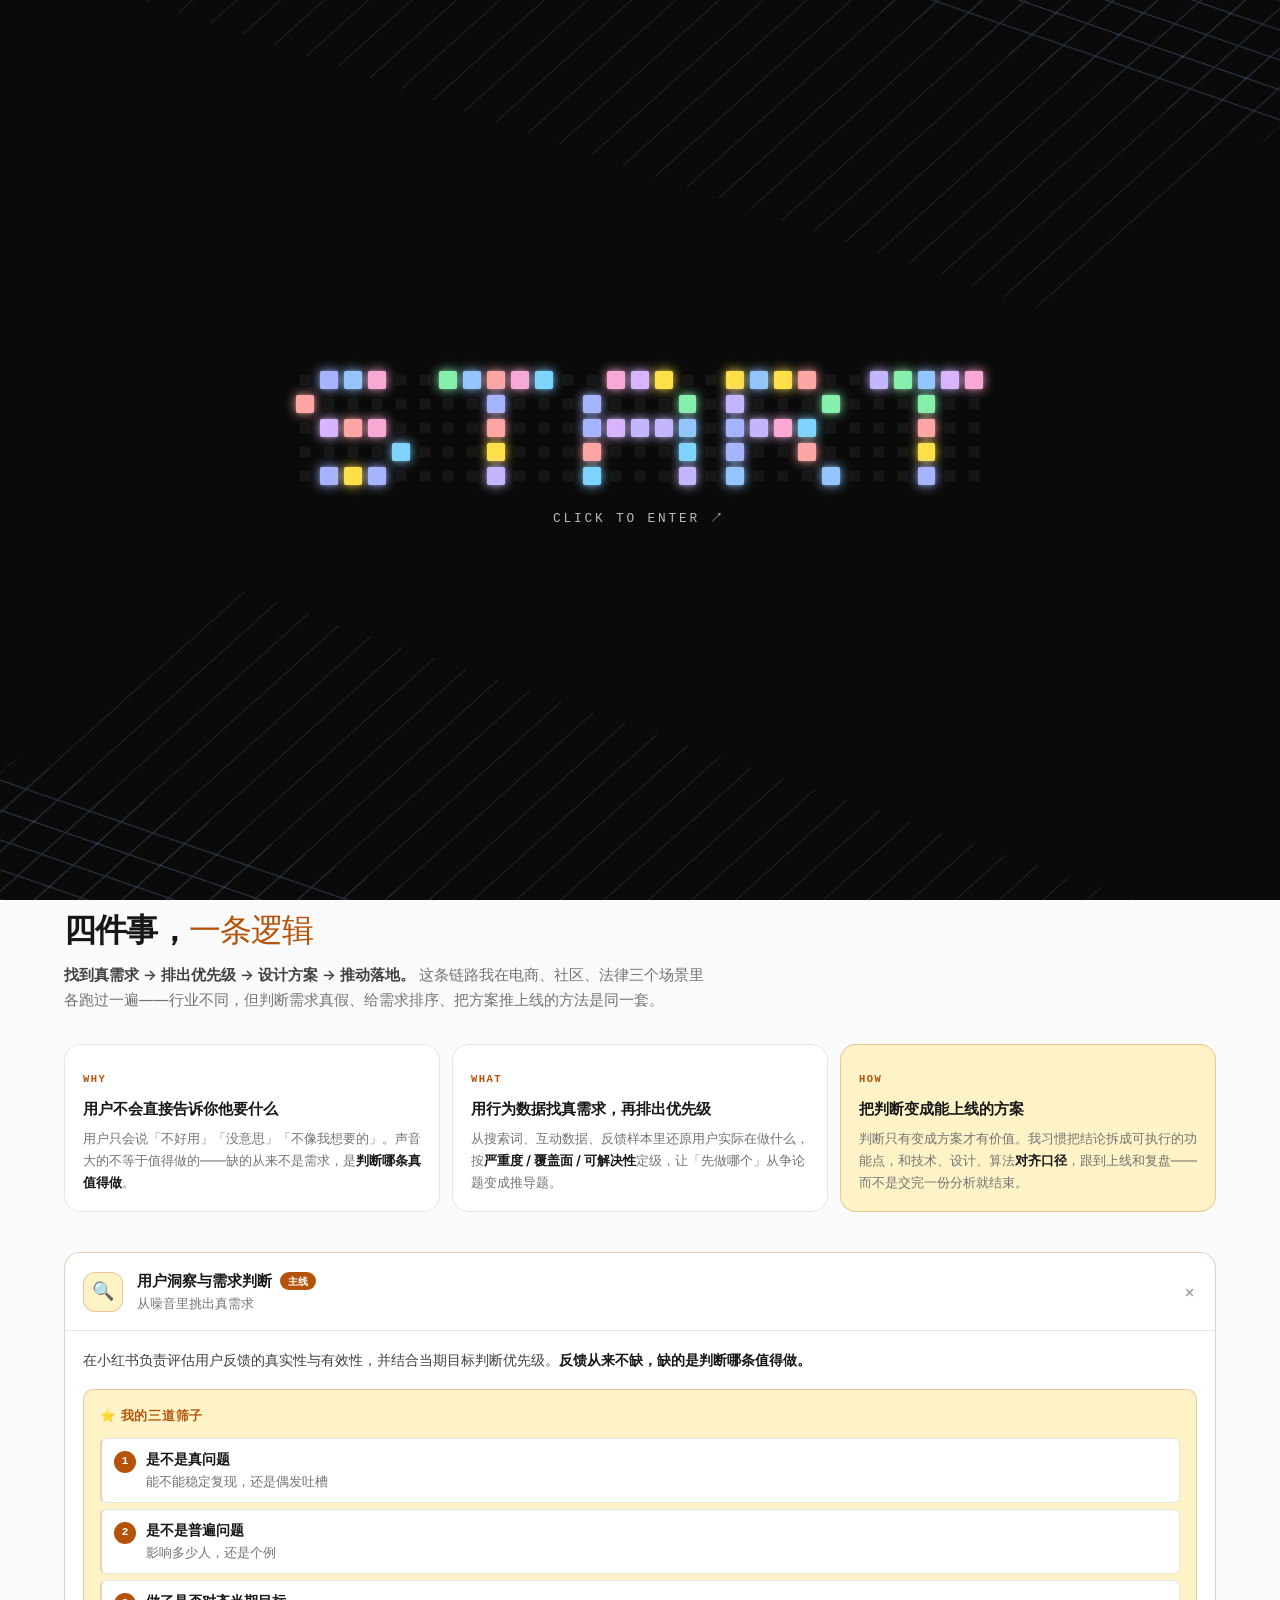
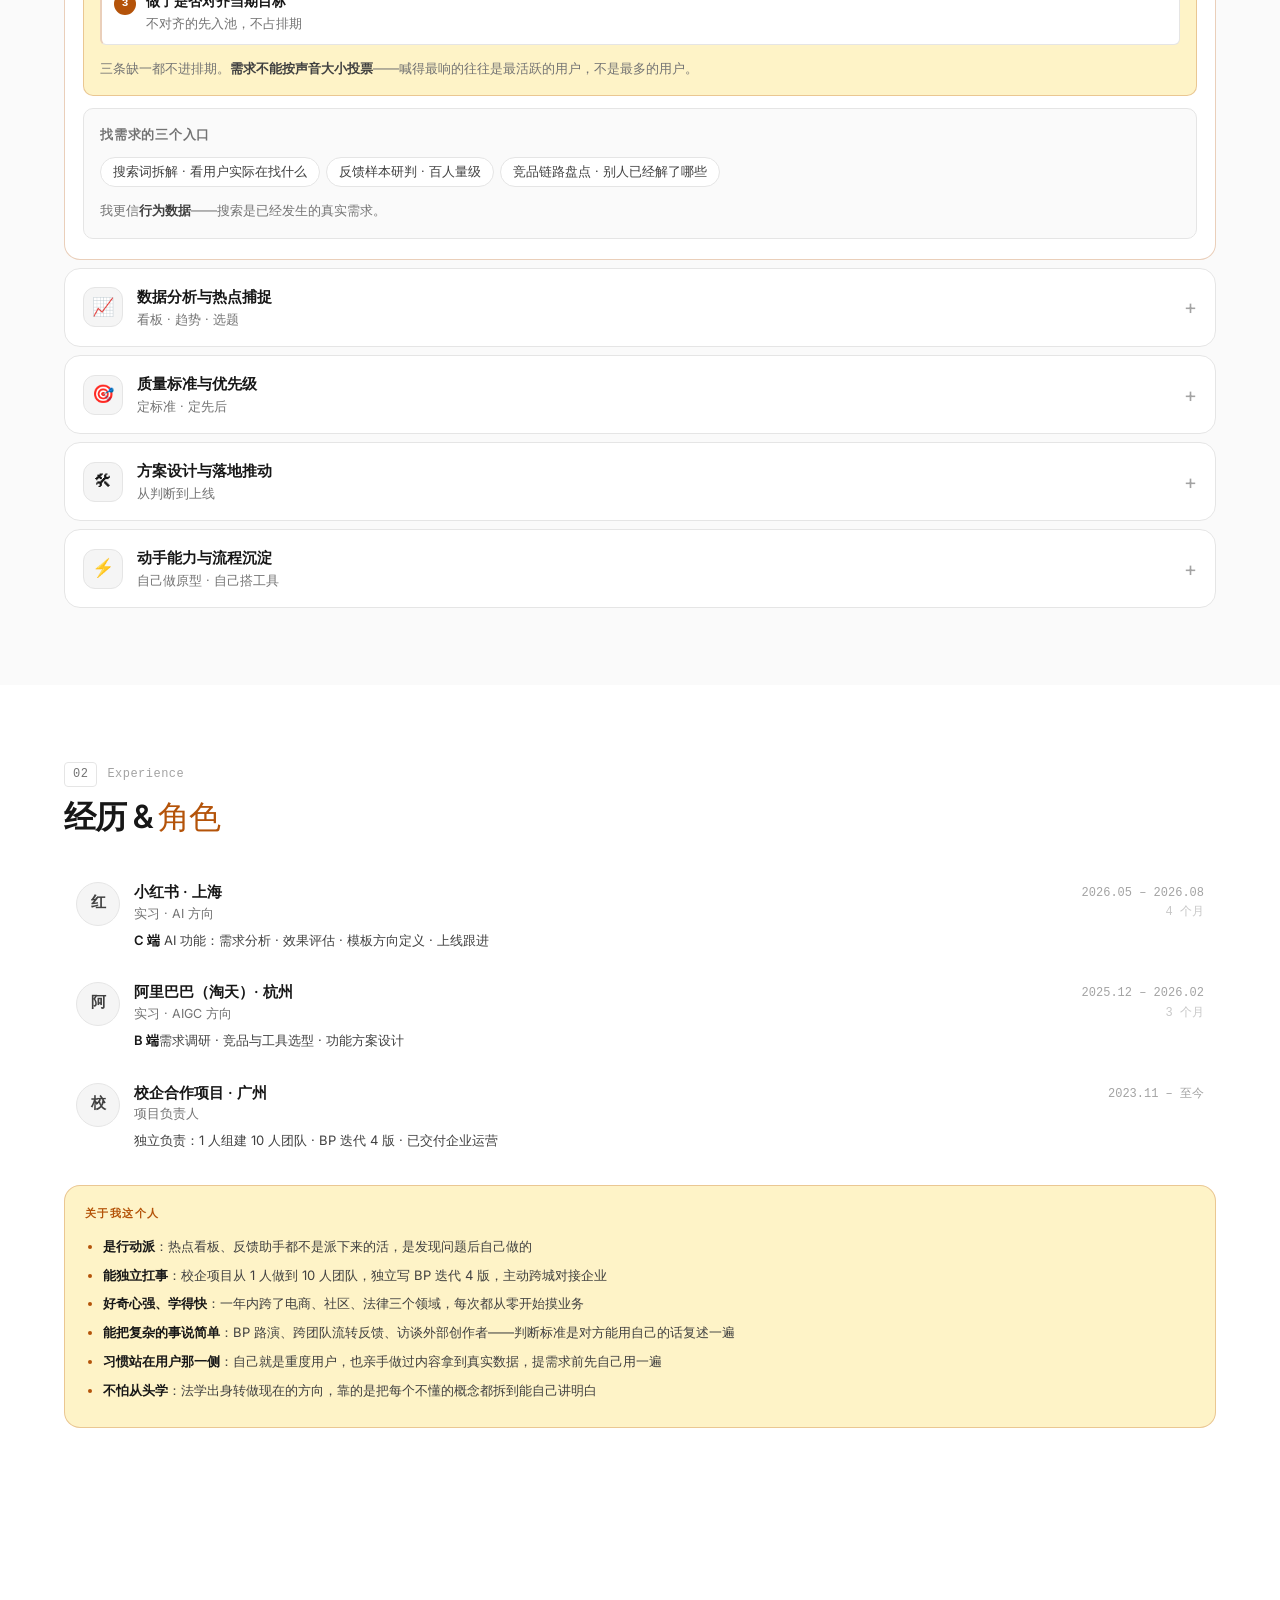
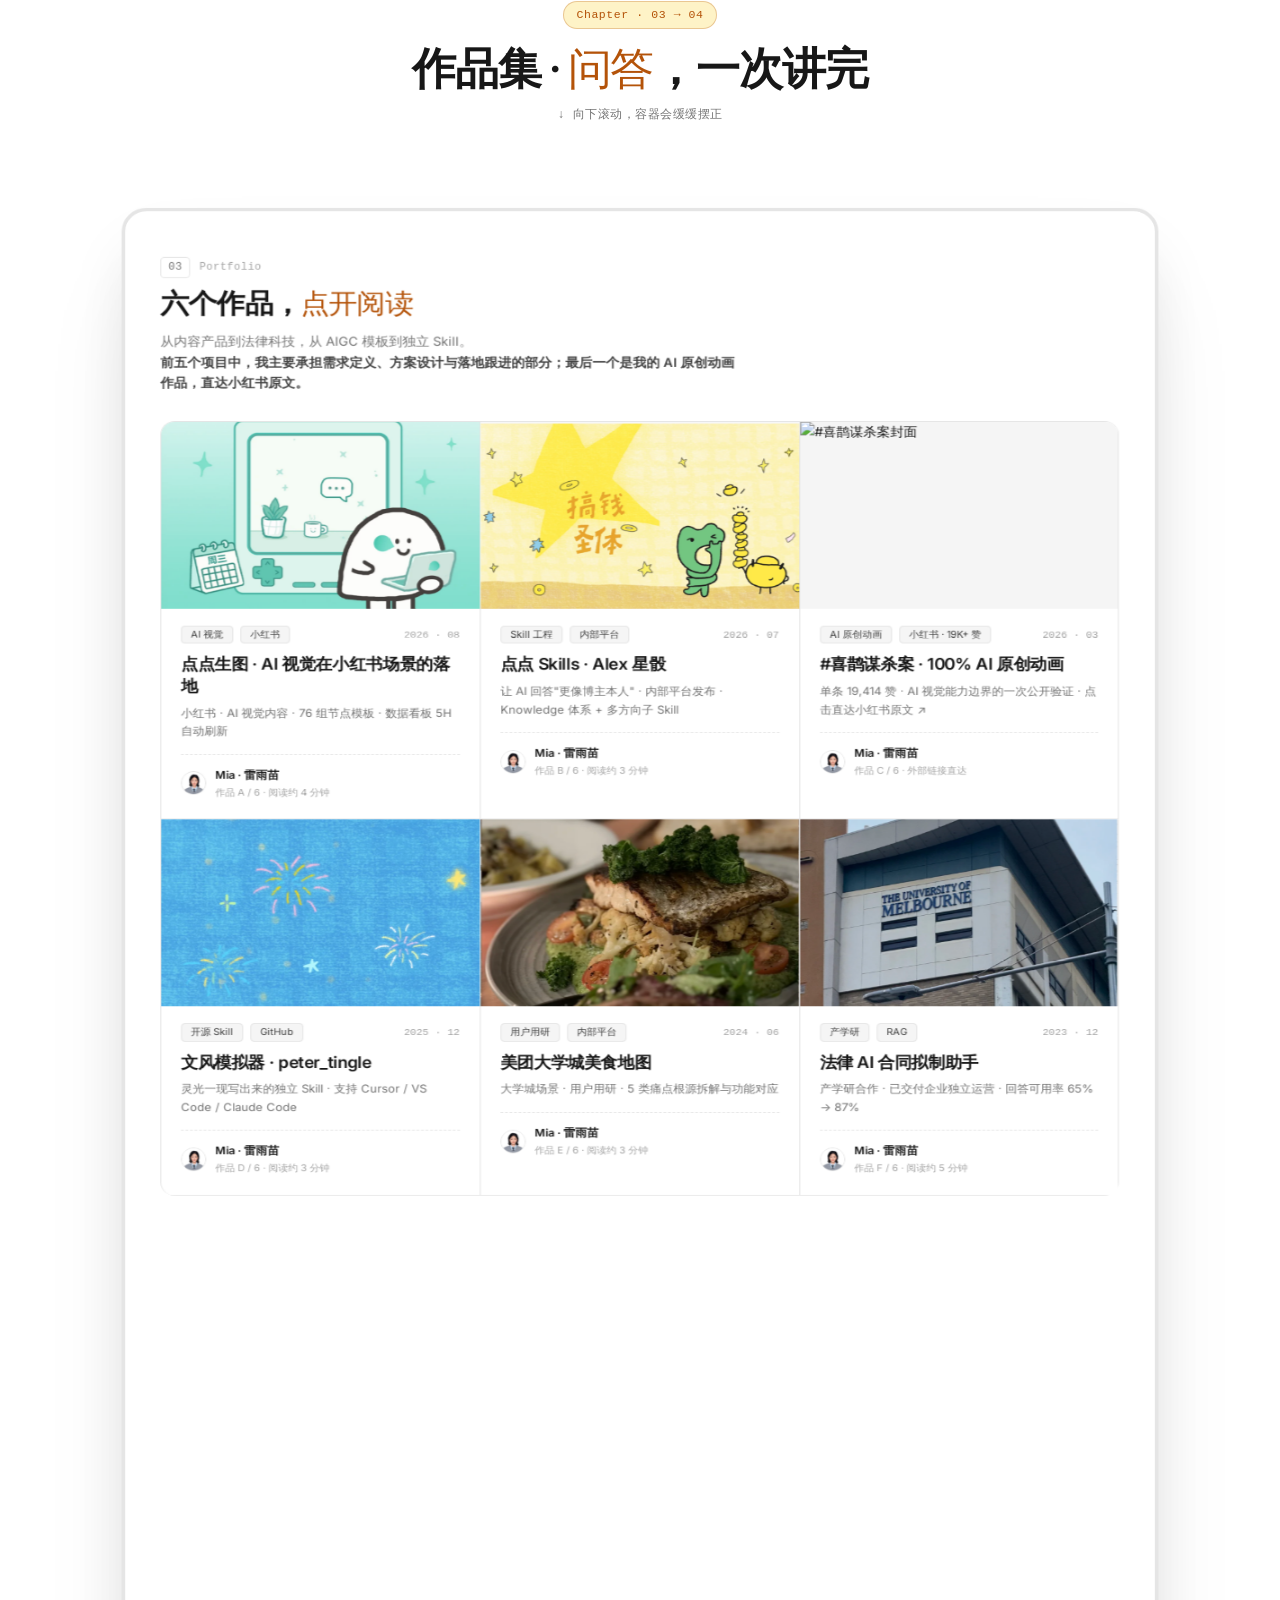
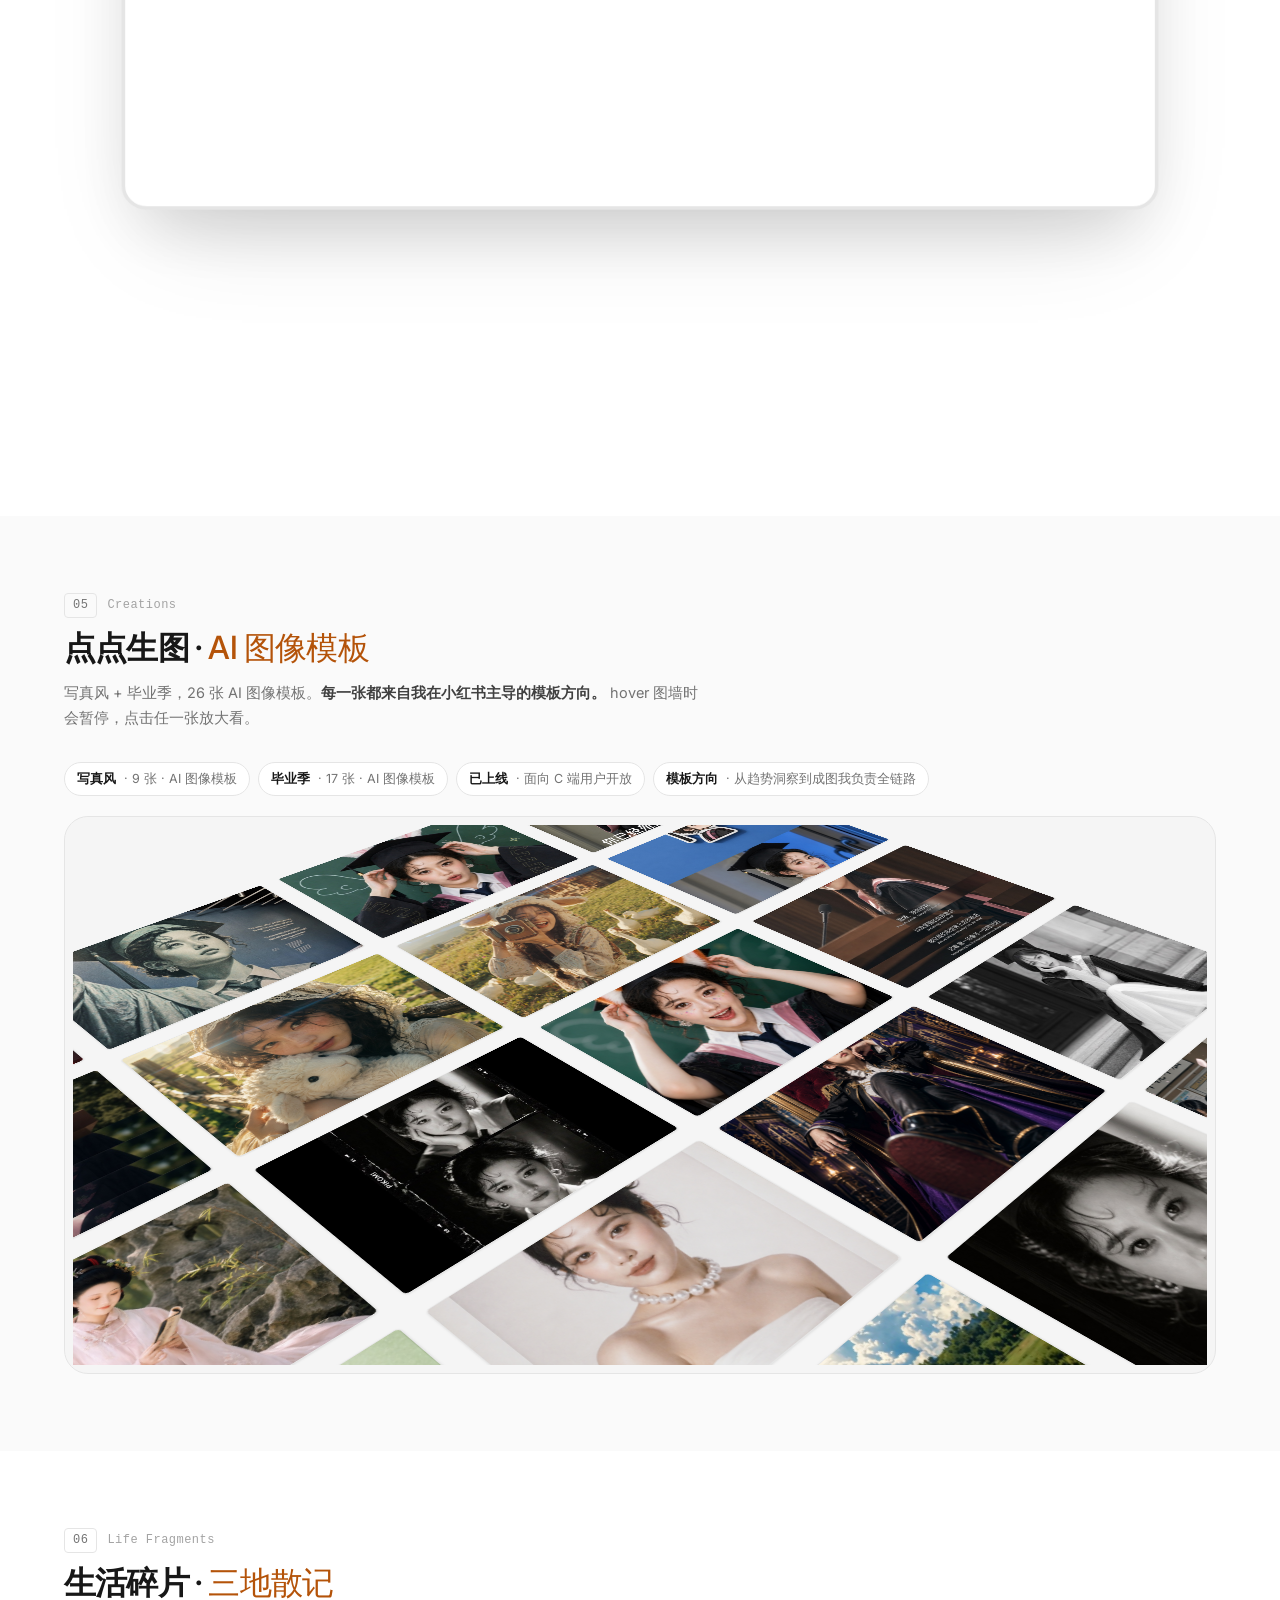
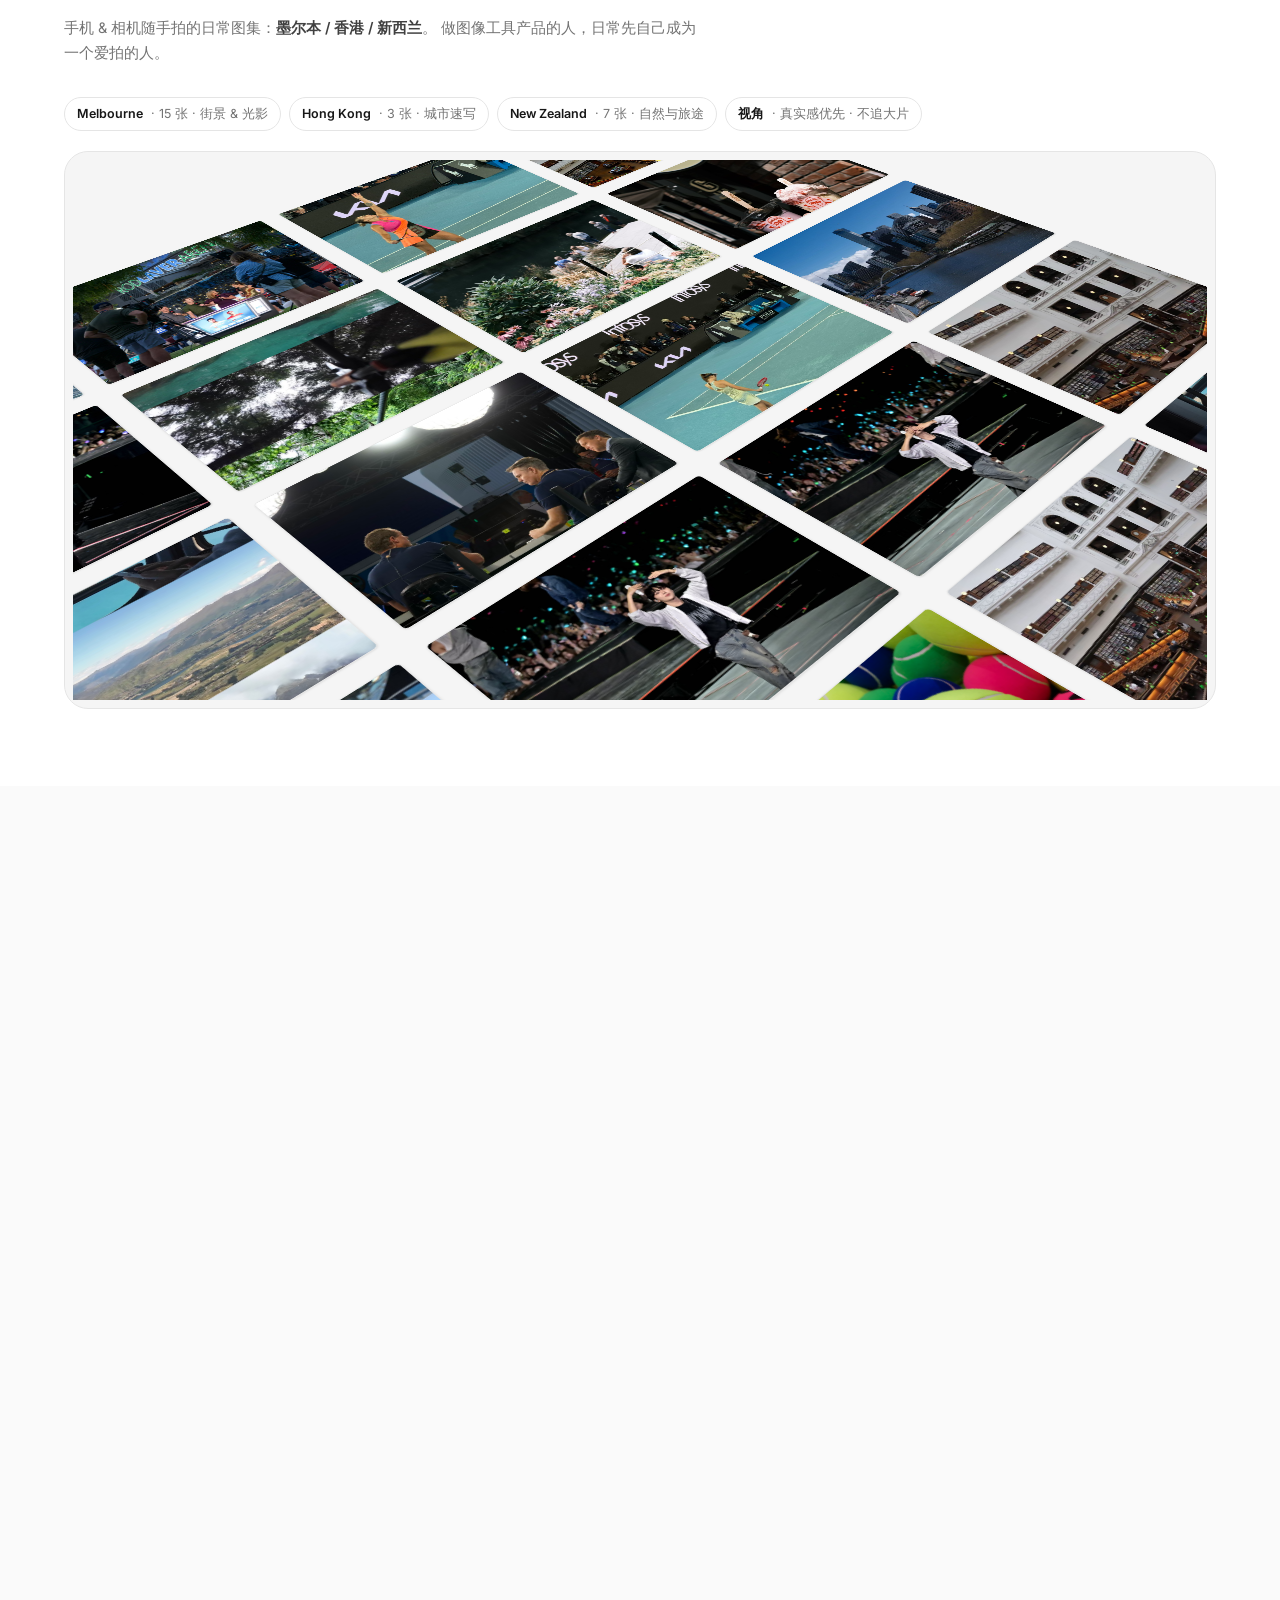
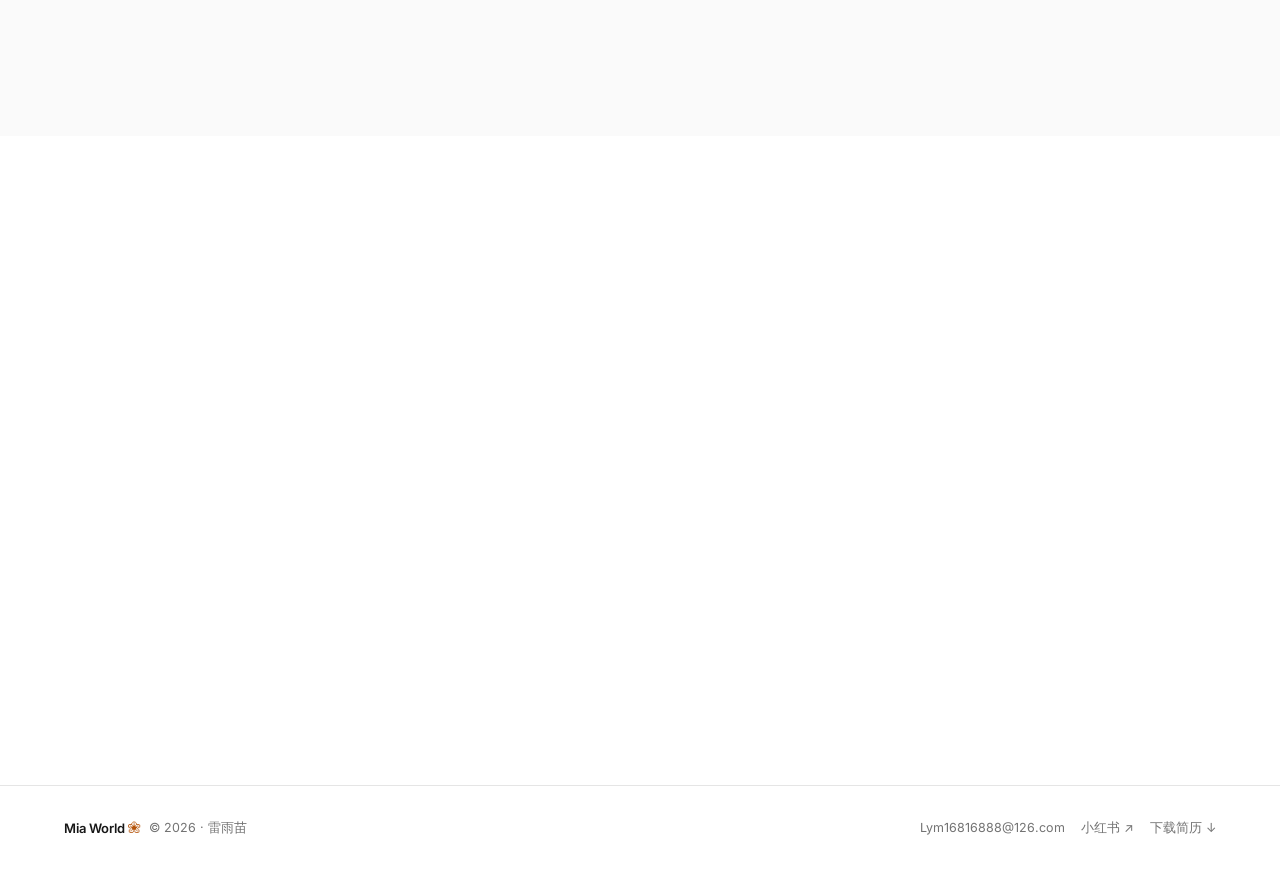
==== commit 3f6f9795: "tweak: 弗兰肯斯坦 07 · 摄影 → 特写；desc 精简为'单帧摄影'" ====
--- a/index.html
+++ b/index.html
@@ -1312,8 +1312,8 @@
         <div class="card3d-container">
           <div class="card3d-body">
             <div class="card3d-item" data-tz="20"><span class="card3d-tag">#弗兰肯斯坦 · 07</span></div>
-            <h3 class="card3d-item card3d-title" data-tz="50">摄影 · 0867</h3>
-            <p class="card3d-item card3d-desc" data-tz="60">非拼贴 · 单帧摄影</p>
+            <h3 class="card3d-item card3d-title" data-tz="50">特写 · 0867</h3>
+            <p class="card3d-item card3d-desc" data-tz="60">单帧摄影</p>
             <div class="card3d-item card3d-image" data-tz="100">
               <button class="media-item card3d-imgbtn" type="button" data-media-type="image" data-media-src="gallery/photography/frankenstein/IMG_0867.jpg"><img src="gallery/photography/frankenstein/IMG_0867.jpg" alt="#弗兰肯斯坦 · IMG_0867" loading="lazy" /></button>
             </div>
